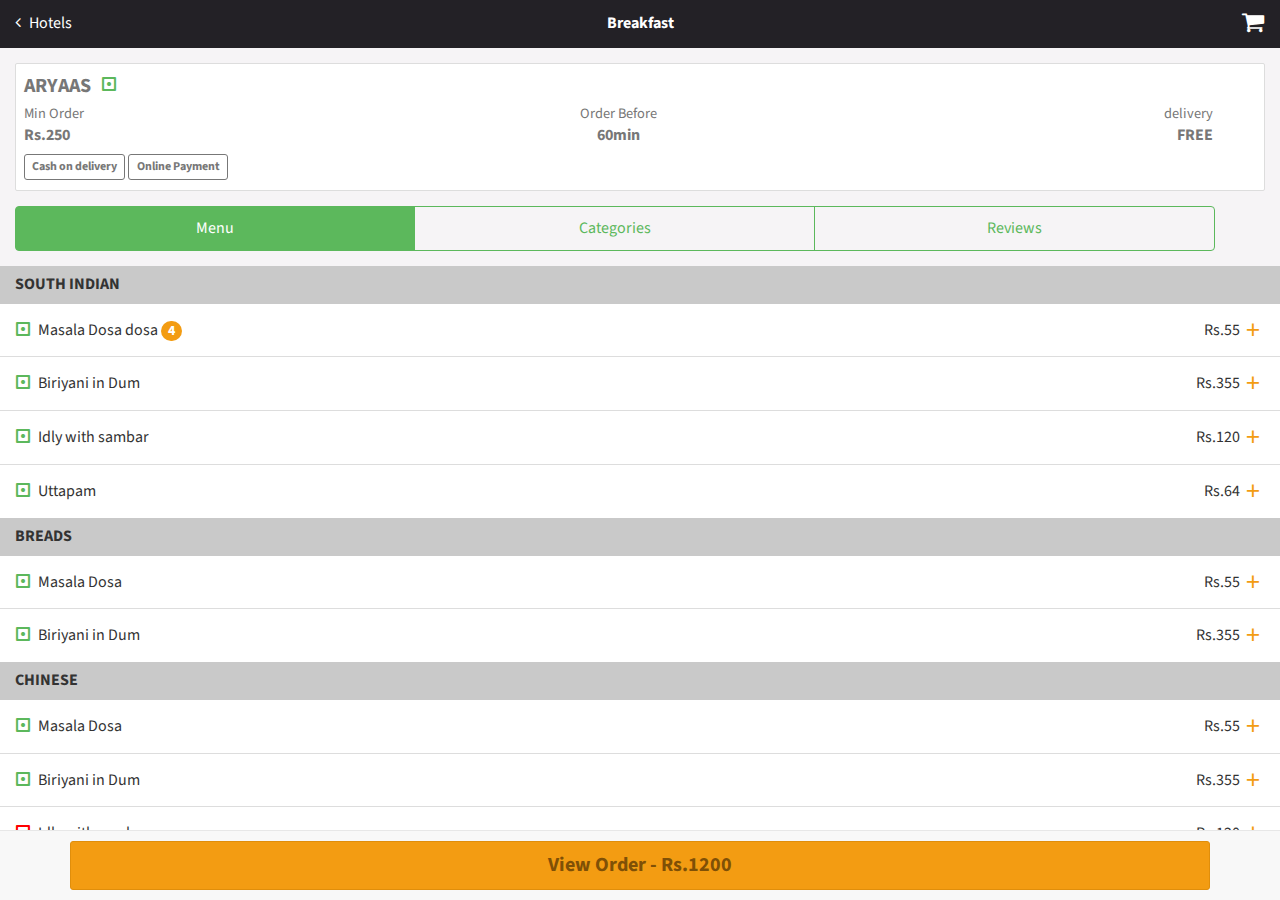
==== menu.html @ ca590c2e "first upload" ====
<!DOCTYPE html>
<html lang="en">
  <head>
    <meta charset="utf-8">
    <meta http-equiv="X-UA-Compatible" content="IE=edge">
    <meta name="viewport" content="width=device-width, initial-scale=1">
    <!-- The above 3 meta tags *must* come first in the head; any other head content must come *after* these tags -->
    <title>YatraChef-Search</title>

    <!-- Bootstrap -->
    <link href="css/app.css" rel="stylesheet">

    <!-- HTML5 shim and Respond.js for IE8 support of HTML5 elements and media queries -->
    <!-- WARNING: Respond.js doesn't work if you view the page via file:// -->
    <!--[if lt IE 9]>
      <script src="https://oss.maxcdn.com/html5shiv/3.7.2/html5shiv.min.js"></script>
      <script src="https://oss.maxcdn.com/respond/1.4.2/respond.min.js"></script>
    <![endif]-->
  </head>
  <body>

        <!-- Modal -->
<div class="modal fade" id="myModal" tabindex="-1" role="dialog" aria-labelledby="myModalLabel">
  <div class="modal-dialog" role="document">
    <div class="modal-content">
      Test 
    </div>
    </div>
    </div>
<!---modal end  --> 

    
    <div class="page-wrapper">
      <header>
        <a>
          <span>
            <i data-icon="&#xe002;"></i>
          </span>
          Hotels
        </a>
        <span class="header-center">
          Breakfast  
        </span>
        <a class="header-right">
          <span>
            <i data-icon="&#xe004;"></i>
          </span>
        </a>
      </header>


      <div class="content-wrapper">
          <div class="hotel-wrapper">  
            <div class="hotelinfo-card-menu">
              <div class="card-header">
                <div class="hotel-name">
                  <h4>Aryaas</h4>                
                  <span class="veg" data-icon="&#xe000;"></span>
                </div>
              </div>
                     
              <div class="row">
              <div class="hotel-details">
                <div class="min-order">
                  <p>Min Order</p>
                  <span>Rs.250</span>
                </div>
                <div class="min-time">
                  <p>Order Before</p>
                  <span>60min</span>
                </div>
                <div class="delivery-charge">
                  <p>delivery</p>
                  <span>FREE</span>
                </div>                
              </div>
              </div>
              <div class="hotel-payment">
                <p>
                  <span class="label label-yc-gray">Cash on delivery</span>
                  <span class="label label-yc-gray">Online Payment</span>
                </p>
              </div>             
            </div>
          </div>  


        <div class="search-tab">
           <ul class="nav nav-pills-three nav-justified ">
            <li role="presentation" class=" active"><a href="#">Menu</a></li>
            <li role=" presentation"><a href="#">Categories</a></li>
            <li role=" presentation"><a href="#">Reviews</a></li>
          </ul>         
        </div>  



        <div class="menu-wrapper">
          <div class="food-group">
            <h5>South Indian</h5>
            <ul>        
              <li>
                  <span class="veg-icon" data-icon="&#xe000;"></span>
                  <span class="dish-name">Masala Dosa dosa
                    <span class="badge">4</span>
                  </span>
                  <span class="dish-price">Rs.55</span>
                  <span class="add-icon">+</span>
              </li>
              <li>
                  <span class="veg-icon" data-icon="&#xe000;"></span>
                  <span class="dish-name">Biriyani in Dum</span>
                  <span class="dish-price">Rs.355</span>
                  <span class="add-icon">+</span>
              </li>
              <li>
                  <span class="veg-icon" data-icon="&#xe000;"></span>
                  <span class="dish-name">Idly with sambar</span>
                  <span class="dish-price">Rs.120</span>
                  <span class="add-icon">+</span>
              </li>
              <li>
                  <span class="veg-icon" data-icon="&#xe000;"></span>
                  <span class="dish-name">Uttapam</span>
                  <span class="dish-price">Rs.64</span>
                  <span class="add-icon">+</span>
              </li>              
            </ul>          
          </div>
          <div class="food-group">
            <h5>Breads</h5>
            <ul>        
              <li>
                  <span class="veg-icon" data-icon="&#xe000;"></span>
                  <span class="dish-name">Masala Dosa</span>
                  <span class="dish-price">Rs.55</span>
                  <span class="add-icon">+</span>
              </li>
              <li>
                  <span class="veg-icon" data-icon="&#xe000;"></span>
                  <span class="dish-name">Biriyani in Dum</span>
                  <span class="dish-price">Rs.355</span>
                  <span class="add-icon">+</span>
              </li>
            </ul>          
          </div>          
          <div class="food-group">
            <h5>Chinese</h5>
            <ul>        
              <li>
                  <span class="veg-icon" data-icon="&#xe000;"></span>
                  <span class="dish-name">Masala Dosa</span>
                  <span class="dish-price">Rs.55</span>
                  <span class="add-icon">+</span>
              </li>
              <li>
                  <span class="veg-icon" data-icon="&#xe000;"></span>
                  <span class="dish-name">Biriyani in Dum</span>
                  <span class="dish-price">Rs.355</span>
                  <span class="add-icon">+</span>
              </li>
              <li>
                  <span class="n-veg-icon" data-icon="&#xe000;"></span>
                  <span class="dish-name">Idly with sambar</span>
                  <span class="dish-price">Rs.120</span>
                  <span class="add-icon">+</span>
              </li>          
            </ul>          
          </div>
        </div>
        <nav class="navbar navbar-default navbar-fixed-bottom">
          <div class="container">
            <button class="btn-fixed-bottom" >View Order - 
            <span class="order-value">Rs.1200</span></button>
          </div>
        </nav>
  

      <footer>
        <p>Copyright @ YatraChef</p>
      </footer>
    </div>  


    <!-- jQuery (necessary for Bootstrap's JavaScript plugins) -->
    <script src="https://ajax.googleapis.com/ajax/libs/jquery/1.11.3/jquery.min.js"></script>
    <!-- Include all compiled plugins (below), or include individual files as needed -->
    <script src="javascripts/bootstrap.min.js"></script>
  </body>
</html>
---- css/app.css ----
@charset "UTF-8";
@import url(http://fonts.googleapis.com/css?family=Source+Sans+Pro);
/*
 * Bootstrap v3.3.5 (http://getbootstrap.com)
 * Copyright 2011-2015 Twitter, Inc.
 * Licensed under MIT (https://github.com/twbs/bootstrap/blob/master/LICENSE)
 */
/* normalize.css v3.0.3 | MIT License | github.com/necolas/normalize.css */
/* line 9, ../assets/stylesheets/bootstrap/_normalize.scss */
html {
  font-family: sans-serif;
  -ms-text-size-adjust: 100%;
  -webkit-text-size-adjust: 100%;
}

/* line 19, ../assets/stylesheets/bootstrap/_normalize.scss */
body {
  margin: 0;
}

/* line 45, ../assets/stylesheets/bootstrap/_normalize.scss */
article,
aside,
details,
figcaption,
figure,
footer,
header,
hgroup,
main,
menu,
nav,
section,
summary {
  display: block;
}

/* line 57, ../assets/stylesheets/bootstrap/_normalize.scss */
audio,
canvas,
progress,
video {
  display: inline-block;
  vertical-align: baseline;
}

/* line 67, ../assets/stylesheets/bootstrap/_normalize.scss */
audio:not([controls]) {
  display: none;
  height: 0;
}

/* line 78, ../assets/stylesheets/bootstrap/_normalize.scss */
[hidden],
template {
  display: none;
}

/* line 89, ../assets/stylesheets/bootstrap/_normalize.scss */
a {
  background-color: transparent;
}

/* line 99, ../assets/stylesheets/bootstrap/_normalize.scss */
a:active,
a:hover {
  outline: 0;
}

/* line 110, ../assets/stylesheets/bootstrap/_normalize.scss */
abbr[title] {
  border-bottom: 1px dotted;
}

/* line 119, ../assets/stylesheets/bootstrap/_normalize.scss */
b,
strong {
  font-weight: bold;
}

/* line 127, ../assets/stylesheets/bootstrap/_normalize.scss */
dfn {
  font-style: italic;
}

/* line 136, ../assets/stylesheets/bootstrap/_normalize.scss */
h1 {
  font-size: 2em;
  margin: 0.67em 0;
}

/* line 145, ../assets/stylesheets/bootstrap/_normalize.scss */
mark {
  background: #ff0;
  color: #000;
}

/* line 154, ../assets/stylesheets/bootstrap/_normalize.scss */
small {
  font-size: 80%;
}

/* line 163, ../assets/stylesheets/bootstrap/_normalize.scss */
sub,
sup {
  font-size: 75%;
  line-height: 0;
  position: relative;
  vertical-align: baseline;
}

/* line 170, ../assets/stylesheets/bootstrap/_normalize.scss */
sup {
  top: -0.5em;
}

/* line 174, ../assets/stylesheets/bootstrap/_normalize.scss */
sub {
  bottom: -0.25em;
}

/* line 185, ../assets/stylesheets/bootstrap/_normalize.scss */
img {
  border: 0;
}

/* line 193, ../assets/stylesheets/bootstrap/_normalize.scss */
svg:not(:root) {
  overflow: hidden;
}

/* line 204, ../assets/stylesheets/bootstrap/_normalize.scss */
figure {
  margin: 1em 40px;
}

/* line 212, ../assets/stylesheets/bootstrap/_normalize.scss */
hr {
  box-sizing: content-box;
  height: 0;
}

/* line 221, ../assets/stylesheets/bootstrap/_normalize.scss */
pre {
  overflow: auto;
}

/* line 232, ../assets/stylesheets/bootstrap/_normalize.scss */
code,
kbd,
pre,
samp {
  font-family: monospace, monospace;
  font-size: 1em;
}

/* line 256, ../assets/stylesheets/bootstrap/_normalize.scss */
button,
input,
optgroup,
select,
textarea {
  color: inherit;
  font: inherit;
  margin: 0;
}

/* line 266, ../assets/stylesheets/bootstrap/_normalize.scss */
button {
  overflow: visible;
}

/* line 278, ../assets/stylesheets/bootstrap/_normalize.scss */
button,
select {
  text-transform: none;
}

/* line 293, ../assets/stylesheets/bootstrap/_normalize.scss */
button,
html input[type="button"],
input[type="reset"],
input[type="submit"] {
  -webkit-appearance: button;
  cursor: pointer;
}

/* line 303, ../assets/stylesheets/bootstrap/_normalize.scss */
button[disabled],
html input[disabled] {
  cursor: default;
}

/* line 312, ../assets/stylesheets/bootstrap/_normalize.scss */
button::-moz-focus-inner,
input::-moz-focus-inner {
  border: 0;
  padding: 0;
}

/* line 322, ../assets/stylesheets/bootstrap/_normalize.scss */
input {
  line-height: normal;
}

/* line 335, ../assets/stylesheets/bootstrap/_normalize.scss */
input[type="checkbox"],
input[type="radio"] {
  box-sizing: border-box;
  padding: 0;
}

/* line 347, ../assets/stylesheets/bootstrap/_normalize.scss */
input[type="number"]::-webkit-inner-spin-button,
input[type="number"]::-webkit-outer-spin-button {
  height: auto;
}

/* line 356, ../assets/stylesheets/bootstrap/_normalize.scss */
input[type="search"] {
  -webkit-appearance: textfield;
  box-sizing: content-box;
}

/* line 368, ../assets/stylesheets/bootstrap/_normalize.scss */
input[type="search"]::-webkit-search-cancel-button,
input[type="search"]::-webkit-search-decoration {
  -webkit-appearance: none;
}

/* line 376, ../assets/stylesheets/bootstrap/_normalize.scss */
fieldset {
  border: 1px solid #c0c0c0;
  margin: 0 2px;
  padding: 0.35em 0.625em 0.75em;
}

/* line 387, ../assets/stylesheets/bootstrap/_normalize.scss */
legend {
  border: 0;
  padding: 0;
}

/* line 396, ../assets/stylesheets/bootstrap/_normalize.scss */
textarea {
  overflow: auto;
}

/* line 405, ../assets/stylesheets/bootstrap/_normalize.scss */
optgroup {
  font-weight: bold;
}

/* line 416, ../assets/stylesheets/bootstrap/_normalize.scss */
table {
  border-collapse: collapse;
  border-spacing: 0;
}

/* line 422, ../assets/stylesheets/bootstrap/_normalize.scss */
td,
th {
  padding: 0;
}

/* Source: https://github.com/h5bp/html5-boilerplate/blob/master/src/css/main.css */
@media print {
  /* line 11, ../assets/stylesheets/bootstrap/_print.scss */
  *,
  *:before,
  *:after {
    background: transparent !important;
    color: #000 !important;
    box-shadow: none !important;
    text-shadow: none !important;
  }

  /* line 19, ../assets/stylesheets/bootstrap/_print.scss */
  a,
  a:visited {
    text-decoration: underline;
  }

  /* line 23, ../assets/stylesheets/bootstrap/_print.scss */
  a[href]:after {
    content: " (" attr(href) ")";
  }

  /* line 27, ../assets/stylesheets/bootstrap/_print.scss */
  abbr[title]:after {
    content: " (" attr(title) ")";
  }

  /* line 34, ../assets/stylesheets/bootstrap/_print.scss */
  a[href^="#"]:after,
  a[href^="javascript:"]:after {
    content: "";
  }

  /* line 39, ../assets/stylesheets/bootstrap/_print.scss */
  pre,
  blockquote {
    border: 1px solid #999;
    page-break-inside: avoid;
  }

  /* line 44, ../assets/stylesheets/bootstrap/_print.scss */
  thead {
    display: table-header-group;
  }

  /* line 49, ../assets/stylesheets/bootstrap/_print.scss */
  tr,
  img {
    page-break-inside: avoid;
  }

  /* line 53, ../assets/stylesheets/bootstrap/_print.scss */
  img {
    max-width: 100% !important;
  }

  /* line 59, ../assets/stylesheets/bootstrap/_print.scss */
  p,
  h2,
  h3 {
    orphans: 3;
    widows: 3;
  }

  /* line 65, ../assets/stylesheets/bootstrap/_print.scss */
  h2,
  h3 {
    page-break-after: avoid;
  }

  /* line 72, ../assets/stylesheets/bootstrap/_print.scss */
  .navbar {
    display: none;
  }

  /* line 77, ../assets/stylesheets/bootstrap/_print.scss */
  .btn > .caret, .btn-fullwidth-small > .caret, .btn-fullwidth-mid > .caret, .btn-fullwidth > .caret, .btn-fixed-bottom > .caret,
  .dropup > .btn > .caret,
  .dropup > .btn-fullwidth-small > .caret,
  .dropup > .btn-fullwidth-mid > .caret,
  .dropup > .btn-fullwidth > .caret,
  .dropup > .btn-fixed-bottom > .caret {
    border-top-color: #000 !important;
  }

  /* line 81, ../assets/stylesheets/bootstrap/_print.scss */
  .label {
    border: 1px solid #000;
  }

  /* line 85, ../assets/stylesheets/bootstrap/_print.scss */
  .table {
    border-collapse: collapse !important;
  }
  /* line 89, ../assets/stylesheets/bootstrap/_print.scss */
  .table td,
  .table th {
    background-color: #fff !important;
  }

  /* line 95, ../assets/stylesheets/bootstrap/_print.scss */
  .table-bordered th,
  .table-bordered td {
    border: 1px solid #ddd !important;
  }
}
/* line 11, ../assets/stylesheets/bootstrap/_scaffolding.scss */
* {
  -webkit-box-sizing: border-box;
  -moz-box-sizing: border-box;
  box-sizing: border-box;
}

/* line 15, ../assets/stylesheets/bootstrap/_scaffolding.scss */
*:before,
*:after {
  -webkit-box-sizing: border-box;
  -moz-box-sizing: border-box;
  box-sizing: border-box;
}

/* line 22, ../assets/stylesheets/bootstrap/_scaffolding.scss */
html {
  font-size: 10px;
  -webkit-tap-highlight-color: rgba(0, 0, 0, 0);
}

/* line 27, ../assets/stylesheets/bootstrap/_scaffolding.scss */
body {
  font-family: "Source Sans Pro", "Roboto", "Helvetica Neue", Helvetica, Arial, sans-serif;
  font-size: 16px;
  line-height: 1.42857;
  color: #333333;
  background-color: #f6f4f6;
}

/* line 39, ../assets/stylesheets/bootstrap/_scaffolding.scss */
input,
button,
select,
textarea {
  font-family: inherit;
  font-size: inherit;
  line-height: inherit;
}

/* line 48, ../assets/stylesheets/bootstrap/_scaffolding.scss */
a {
  color: #f39c12;
  text-decoration: none;
}
/* line 53, ../assets/stylesheets/bootstrap/_scaffolding.scss */
a:hover, a:focus {
  color: #b06f09;
  text-decoration: underline;
}
/* line 58, ../assets/stylesheets/bootstrap/_scaffolding.scss */
a:focus {
  outline: thin dotted;
  outline: 5px auto -webkit-focus-ring-color;
  outline-offset: -2px;
}

/* line 69, ../assets/stylesheets/bootstrap/_scaffolding.scss */
figure {
  margin: 0;
}

/* line 76, ../assets/stylesheets/bootstrap/_scaffolding.scss */
img {
  vertical-align: middle;
}

/* line 81, ../assets/stylesheets/bootstrap/_scaffolding.scss */
.img-responsive {
  display: block;
  max-width: 100%;
  height: auto;
}

/* line 86, ../assets/stylesheets/bootstrap/_scaffolding.scss */
.img-rounded {
  border-radius: 6px;
}

/* line 93, ../assets/stylesheets/bootstrap/_scaffolding.scss */
.img-thumbnail {
  padding: 4px;
  line-height: 1.42857;
  background-color: #f6f4f6;
  border: 1px solid #dddddd;
  border-radius: 4px;
  -webkit-transition: all 0.2s ease-in-out;
  -o-transition: all 0.2s ease-in-out;
  transition: all 0.2s ease-in-out;
  display: inline-block;
  max-width: 100%;
  height: auto;
}

/* line 106, ../assets/stylesheets/bootstrap/_scaffolding.scss */
.img-circle {
  border-radius: 50%;
}

/* line 113, ../assets/stylesheets/bootstrap/_scaffolding.scss */
hr {
  margin-top: 22px;
  margin-bottom: 22px;
  border: 0;
  border-top: 1px solid #eeeeee;
}

/* line 125, ../assets/stylesheets/bootstrap/_scaffolding.scss */
.sr-only {
  position: absolute;
  width: 1px;
  height: 1px;
  margin: -1px;
  padding: 0;
  overflow: hidden;
  clip: rect(0, 0, 0, 0);
  border: 0;
}

/* line 142, ../assets/stylesheets/bootstrap/_scaffolding.scss */
.sr-only-focusable:active, .sr-only-focusable:focus {
  position: static;
  width: auto;
  height: auto;
  margin: 0;
  overflow: visible;
  clip: auto;
}

/* line 159, ../assets/stylesheets/bootstrap/_scaffolding.scss */
[role="button"] {
  cursor: pointer;
}

/* line 10, ../assets/stylesheets/bootstrap/_type.scss */
h1, h2, h3, h4, h5, h6,
.h1, .h2, .h3, .h4, .h5, .h6 {
  font-family: inherit;
  font-weight: 500;
  line-height: 1.1;
  color: inherit;
}
/* line 17, ../assets/stylesheets/bootstrap/_type.scss */
h1 small,
h1 .small, h2 small,
h2 .small, h3 small,
h3 .small, h4 small,
h4 .small, h5 small,
h5 .small, h6 small,
h6 .small,
.h1 small,
.h1 .small, .h2 small,
.h2 .small, .h3 small,
.h3 .small, .h4 small,
.h4 .small, .h5 small,
.h5 .small, .h6 small,
.h6 .small {
  font-weight: normal;
  line-height: 1;
  color: #777777;
}

/* line 26, ../assets/stylesheets/bootstrap/_type.scss */
h1, .h1,
h2, .h2,
h3, .h3 {
  margin-top: 22px;
  margin-bottom: 11px;
}
/* line 31, ../assets/stylesheets/bootstrap/_type.scss */
h1 small,
h1 .small, .h1 small,
.h1 .small,
h2 small,
h2 .small, .h2 small,
.h2 .small,
h3 small,
h3 .small, .h3 small,
.h3 .small {
  font-size: 65%;
}

/* line 37, ../assets/stylesheets/bootstrap/_type.scss */
h4, .h4,
h5, .h5,
h6, .h6 {
  margin-top: 11px;
  margin-bottom: 11px;
}
/* line 42, ../assets/stylesheets/bootstrap/_type.scss */
h4 small,
h4 .small, .h4 small,
.h4 .small,
h5 small,
h5 .small, .h5 small,
.h5 .small,
h6 small,
h6 .small, .h6 small,
.h6 .small {
  font-size: 75%;
}

/* line 47, ../assets/stylesheets/bootstrap/_type.scss */
h1, .h1 {
  font-size: 41px;
}

/* line 48, ../assets/stylesheets/bootstrap/_type.scss */
h2, .h2 {
  font-size: 34px;
}

/* line 49, ../assets/stylesheets/bootstrap/_type.scss */
h3, .h3 {
  font-size: 28px;
}

/* line 50, ../assets/stylesheets/bootstrap/_type.scss */
h4, .h4 {
  font-size: 20px;
}

/* line 51, ../assets/stylesheets/bootstrap/_type.scss */
h5, .h5 {
  font-size: 16px;
}

/* line 52, ../assets/stylesheets/bootstrap/_type.scss */
h6, .h6 {
  font-size: 14px;
}

/* line 58, ../assets/stylesheets/bootstrap/_type.scss */
p {
  margin: 0 0 11px;
}

/* line 62, ../assets/stylesheets/bootstrap/_type.scss */
.lead {
  margin-bottom: 22px;
  font-size: 18px;
  font-weight: 300;
  line-height: 1.4;
}
@media (min-width: 768px) {
  /* line 62, ../assets/stylesheets/bootstrap/_type.scss */
  .lead {
    font-size: 24px;
  }
}

/* line 79, ../assets/stylesheets/bootstrap/_type.scss */
small,
.small {
  font-size: 87%;
}

/* line 84, ../assets/stylesheets/bootstrap/_type.scss */
mark,
.mark {
  background-color: #fcf8e3;
  padding: .2em;
}

/* line 90, ../assets/stylesheets/bootstrap/_type.scss */
.text-left {
  text-align: left;
}

/* line 91, ../assets/stylesheets/bootstrap/_type.scss */
.text-right {
  text-align: right;
}

/* line 92, ../assets/stylesheets/bootstrap/_type.scss */
.text-center, .homepage-wrapper .homepage-center {
  text-align: center;
}

/* line 93, ../assets/stylesheets/bootstrap/_type.scss */
.text-justify {
  text-align: justify;
}

/* line 94, ../assets/stylesheets/bootstrap/_type.scss */
.text-nowrap {
  white-space: nowrap;
}

/* line 97, ../assets/stylesheets/bootstrap/_type.scss */
.text-lowercase {
  text-transform: lowercase;
}

/* line 98, ../assets/stylesheets/bootstrap/_type.scss */
.text-uppercase, .initialism {
  text-transform: uppercase;
}

/* line 99, ../assets/stylesheets/bootstrap/_type.scss */
.text-capitalize {
  text-transform: capitalize;
}

/* line 102, ../assets/stylesheets/bootstrap/_type.scss */
.text-muted {
  color: #777777;
}

/* line 5, ../assets/stylesheets/bootstrap/mixins/_text-emphasis.scss */
.text-primary {
  color: #f39c12;
}

/* line 9, ../assets/stylesheets/bootstrap/mixins/_text-emphasis.scss */
a.text-primary:hover,
a.text-primary:focus {
  color: #c87f0a;
}

/* line 5, ../assets/stylesheets/bootstrap/mixins/_text-emphasis.scss */
.text-success {
  color: #3c763d;
}

/* line 9, ../assets/stylesheets/bootstrap/mixins/_text-emphasis.scss */
a.text-success:hover,
a.text-success:focus {
  color: #2b542c;
}

/* line 5, ../assets/stylesheets/bootstrap/mixins/_text-emphasis.scss */
.text-info {
  color: #31708f;
}

/* line 9, ../assets/stylesheets/bootstrap/mixins/_text-emphasis.scss */
a.text-info:hover,
a.text-info:focus {
  color: #245269;
}

/* line 5, ../assets/stylesheets/bootstrap/mixins/_text-emphasis.scss */
.text-warning {
  color: #8a6d3b;
}

/* line 9, ../assets/stylesheets/bootstrap/mixins/_text-emphasis.scss */
a.text-warning:hover,
a.text-warning:focus {
  color: #66512c;
}

/* line 5, ../assets/stylesheets/bootstrap/mixins/_text-emphasis.scss */
.text-danger {
  color: #a94442;
}

/* line 9, ../assets/stylesheets/bootstrap/mixins/_text-emphasis.scss */
a.text-danger:hover,
a.text-danger:focus {
  color: #843534;
}

/* line 119, ../assets/stylesheets/bootstrap/_type.scss */
.bg-primary {
  color: #fff;
}

/* line 5, ../assets/stylesheets/bootstrap/mixins/_background-variant.scss */
.bg-primary {
  background-color: #f39c12;
}

/* line 9, ../assets/stylesheets/bootstrap/mixins/_background-variant.scss */
a.bg-primary:hover,
a.bg-primary:focus {
  background-color: #c87f0a;
}

/* line 5, ../assets/stylesheets/bootstrap/mixins/_background-variant.scss */
.bg-success {
  background-color: #dff0d8;
}

/* line 9, ../assets/stylesheets/bootstrap/mixins/_background-variant.scss */
a.bg-success:hover,
a.bg-success:focus {
  background-color: #c1e2b3;
}

/* line 5, ../assets/stylesheets/bootstrap/mixins/_background-variant.scss */
.bg-info {
  background-color: #d9edf7;
}

/* line 9, ../assets/stylesheets/bootstrap/mixins/_background-variant.scss */
a.bg-info:hover,
a.bg-info:focus {
  background-color: #afd9ee;
}

/* line 5, ../assets/stylesheets/bootstrap/mixins/_background-variant.scss */
.bg-warning {
  background-color: #fcf8e3;
}

/* line 9, ../assets/stylesheets/bootstrap/mixins/_background-variant.scss */
a.bg-warning:hover,
a.bg-warning:focus {
  background-color: #f7ecb5;
}

/* line 5, ../assets/stylesheets/bootstrap/mixins/_background-variant.scss */
.bg-danger {
  background-color: #f2dede;
}

/* line 9, ../assets/stylesheets/bootstrap/mixins/_background-variant.scss */
a.bg-danger:hover,
a.bg-danger:focus {
  background-color: #e4b9b9;
}

/* line 138, ../assets/stylesheets/bootstrap/_type.scss */
.page-header {
  padding-bottom: 10px;
  margin: 44px 0 22px;
  border-bottom: 1px solid #eeeeee;
}

/* line 150, ../assets/stylesheets/bootstrap/_type.scss */
ul,
ol {
  margin-top: 0;
  margin-bottom: 11px;
}
/* line 154, ../assets/stylesheets/bootstrap/_type.scss */
ul ul,
ul ol,
ol ul,
ol ol {
  margin-bottom: 0;
}

/* line 167, ../assets/stylesheets/bootstrap/_type.scss */
.list-unstyled {
  padding-left: 0;
  list-style: none;
}

/* line 173, ../assets/stylesheets/bootstrap/_type.scss */
.list-inline {
  padding-left: 0;
  list-style: none;
  margin-left: -5px;
}
/* line 177, ../assets/stylesheets/bootstrap/_type.scss */
.list-inline > li {
  display: inline-block;
  padding-left: 5px;
  padding-right: 5px;
}

/* line 185, ../assets/stylesheets/bootstrap/_type.scss */
dl {
  margin-top: 0;
  margin-bottom: 22px;
}

/* line 190, ../assets/stylesheets/bootstrap/_type.scss */
dt,
dd {
  line-height: 1.42857;
}

/* line 193, ../assets/stylesheets/bootstrap/_type.scss */
dt {
  font-weight: bold;
}

/* line 196, ../assets/stylesheets/bootstrap/_type.scss */
dd {
  margin-left: 0;
}

/* line 15, ../assets/stylesheets/bootstrap/mixins/_clearfix.scss */
.dl-horizontal dd:before, .dl-horizontal dd:after {
  content: " ";
  display: table;
}
/* line 19, ../assets/stylesheets/bootstrap/mixins/_clearfix.scss */
.dl-horizontal dd:after {
  clear: both;
}
@media (min-width: 768px) {
  /* line 211, ../assets/stylesheets/bootstrap/_type.scss */
  .dl-horizontal dt {
    float: left;
    width: 160px;
    clear: left;
    text-align: right;
    overflow: hidden;
    text-overflow: ellipsis;
    white-space: nowrap;
  }
  /* line 218, ../assets/stylesheets/bootstrap/_type.scss */
  .dl-horizontal dd {
    margin-left: 180px;
  }
}

/* line 231, ../assets/stylesheets/bootstrap/_type.scss */
abbr[title],
abbr[data-original-title] {
  cursor: help;
  border-bottom: 1px dotted #777777;
}

/* line 235, ../assets/stylesheets/bootstrap/_type.scss */
.initialism {
  font-size: 90%;
}

/* line 241, ../assets/stylesheets/bootstrap/_type.scss */
blockquote {
  padding: 11px 22px;
  margin: 0 0 22px;
  font-size: 20px;
  border-left: 5px solid #eeeeee;
}
/* line 250, ../assets/stylesheets/bootstrap/_type.scss */
blockquote p:last-child,
blockquote ul:last-child,
blockquote ol:last-child {
  margin-bottom: 0;
}
/* line 259, ../assets/stylesheets/bootstrap/_type.scss */
blockquote footer,
blockquote small,
blockquote .small {
  display: block;
  font-size: 80%;
  line-height: 1.42857;
  color: #777777;
}
/* line 265, ../assets/stylesheets/bootstrap/_type.scss */
blockquote footer:before,
blockquote small:before,
blockquote .small:before {
  content: '\2014 \00A0';
}

/* line 275, ../assets/stylesheets/bootstrap/_type.scss */
.blockquote-reverse,
blockquote.pull-right {
  padding-right: 15px;
  padding-left: 0;
  border-right: 5px solid #eeeeee;
  border-left: 0;
  text-align: right;
}
/* line 286, ../assets/stylesheets/bootstrap/_type.scss */
.blockquote-reverse footer:before,
.blockquote-reverse small:before,
.blockquote-reverse .small:before,
blockquote.pull-right footer:before,
blockquote.pull-right small:before,
blockquote.pull-right .small:before {
  content: '';
}
/* line 287, ../assets/stylesheets/bootstrap/_type.scss */
.blockquote-reverse footer:after,
.blockquote-reverse small:after,
.blockquote-reverse .small:after,
blockquote.pull-right footer:after,
blockquote.pull-right small:after,
blockquote.pull-right .small:after {
  content: '\00A0 \2014';
}

/* line 294, ../assets/stylesheets/bootstrap/_type.scss */
address {
  margin-bottom: 22px;
  font-style: normal;
  line-height: 1.42857;
}

/* line 10, ../assets/stylesheets/bootstrap/_code.scss */
code,
kbd,
pre,
samp {
  font-family: Menlo, Monaco, Consolas, "Courier New", monospace;
}

/* line 15, ../assets/stylesheets/bootstrap/_code.scss */
code {
  padding: 2px 4px;
  font-size: 90%;
  color: #c7254e;
  background-color: #f9f2f4;
  border-radius: 4px;
}

/* line 24, ../assets/stylesheets/bootstrap/_code.scss */
kbd {
  padding: 2px 4px;
  font-size: 90%;
  color: white;
  background-color: #333333;
  border-radius: 3px;
  box-shadow: inset 0 -1px 0 rgba(0, 0, 0, 0.25);
}
/* line 32, ../assets/stylesheets/bootstrap/_code.scss */
kbd kbd {
  padding: 0;
  font-size: 100%;
  font-weight: bold;
  box-shadow: none;
}

/* line 41, ../assets/stylesheets/bootstrap/_code.scss */
pre {
  display: block;
  padding: 10.5px;
  margin: 0 0 11px;
  font-size: 15px;
  line-height: 1.42857;
  word-break: break-all;
  word-wrap: break-word;
  color: #333333;
  background-color: whitesmoke;
  border: 1px solid #cccccc;
  border-radius: 4px;
}
/* line 55, ../assets/stylesheets/bootstrap/_code.scss */
pre code {
  padding: 0;
  font-size: inherit;
  color: inherit;
  white-space: pre-wrap;
  background-color: transparent;
  border-radius: 0;
}

/* line 66, ../assets/stylesheets/bootstrap/_code.scss */
.pre-scrollable {
  max-height: 340px;
  overflow-y: scroll;
}

/* line 10, ../assets/stylesheets/bootstrap/_grid.scss */
.container {
  margin-right: auto;
  margin-left: auto;
  padding-left: 15px;
  padding-right: 15px;
}
/* line 15, ../assets/stylesheets/bootstrap/mixins/_clearfix.scss */
.container:before, .container:after {
  content: " ";
  display: table;
}
/* line 19, ../assets/stylesheets/bootstrap/mixins/_clearfix.scss */
.container:after {
  clear: both;
}
@media (min-width: 768px) {
  /* line 10, ../assets/stylesheets/bootstrap/_grid.scss */
  .container {
    width: 750px;
  }
}
@media (min-width: 992px) {
  /* line 10, ../assets/stylesheets/bootstrap/_grid.scss */
  .container {
    width: 970px;
  }
}
@media (min-width: 1200px) {
  /* line 10, ../assets/stylesheets/bootstrap/_grid.scss */
  .container {
    width: 1170px;
  }
}

/* line 30, ../assets/stylesheets/bootstrap/_grid.scss */
.container-fluid, .page-wrapper {
  margin-right: auto;
  margin-left: auto;
  padding-left: 15px;
  padding-right: 15px;
}
/* line 15, ../assets/stylesheets/bootstrap/mixins/_clearfix.scss */
.container-fluid:before, .page-wrapper:before, .container-fluid:after, .page-wrapper:after {
  content: " ";
  display: table;
}
/* line 19, ../assets/stylesheets/bootstrap/mixins/_clearfix.scss */
.container-fluid:after, .page-wrapper:after {
  clear: both;
}

/* line 39, ../assets/stylesheets/bootstrap/_grid.scss */
.row {
  margin-left: -15px;
  margin-right: -15px;
}
/* line 15, ../assets/stylesheets/bootstrap/mixins/_clearfix.scss */
.row:before, .row:after {
  content: " ";
  display: table;
}
/* line 19, ../assets/stylesheets/bootstrap/mixins/_clearfix.scss */
.row:after {
  clear: both;
}

/* line 11, ../assets/stylesheets/bootstrap/mixins/_grid-framework.scss */
.col-xs-1, .col-sm-1, .col-md-1, .col-lg-1, .col-xs-2, .col-sm-2, .col-md-2, .col-lg-2, .col-xs-3, .col-sm-3, .col-md-3, .col-lg-3, .col-xs-4, .col-sm-4, .col-md-4, .col-lg-4, .col-xs-5, .col-sm-5, .col-md-5, .col-lg-5, .col-xs-6, .col-sm-6, .col-md-6, .col-lg-6, .col-xs-7, .col-sm-7, .col-md-7, .col-lg-7, .col-xs-8, .col-sm-8, .col-md-8, .col-lg-8, .col-xs-9, .col-sm-9, .col-md-9, .col-lg-9, .col-xs-10, .col-sm-10, .col-md-10, .col-lg-10, .col-xs-11, .col-sm-11, .col-md-11, .col-lg-11, .col-xs-12, .col-sm-12, .col-md-12, .col-lg-12 {
  position: relative;
  min-height: 1px;
  padding-left: 15px;
  padding-right: 15px;
}

/* line 27, ../assets/stylesheets/bootstrap/mixins/_grid-framework.scss */
.col-xs-1, .col-xs-2, .col-xs-3, .col-xs-4, .col-xs-5, .col-xs-6, .col-xs-7, .col-xs-8, .col-xs-9, .col-xs-10, .col-xs-11, .col-xs-12 {
  float: left;
}

/* line 35, ../assets/stylesheets/bootstrap/mixins/_grid-framework.scss */
.col-xs-1 {
  width: 8.33333%;
}

/* line 35, ../assets/stylesheets/bootstrap/mixins/_grid-framework.scss */
.col-xs-2 {
  width: 16.66667%;
}

/* line 35, ../assets/stylesheets/bootstrap/mixins/_grid-framework.scss */
.col-xs-3 {
  width: 25%;
}

/* line 35, ../assets/stylesheets/bootstrap/mixins/_grid-framework.scss */
.col-xs-4 {
  width: 33.33333%;
}

/* line 35, ../assets/stylesheets/bootstrap/mixins/_grid-framework.scss */
.col-xs-5 {
  width: 41.66667%;
}

/* line 35, ../assets/stylesheets/bootstrap/mixins/_grid-framework.scss */
.col-xs-6 {
  width: 50%;
}

/* line 35, ../assets/stylesheets/bootstrap/mixins/_grid-framework.scss */
.col-xs-7 {
  width: 58.33333%;
}

/* line 35, ../assets/stylesheets/bootstrap/mixins/_grid-framework.scss */
.col-xs-8 {
  width: 66.66667%;
}

/* line 35, ../assets/stylesheets/bootstrap/mixins/_grid-framework.scss */
.col-xs-9 {
  width: 75%;
}

/* line 35, ../assets/stylesheets/bootstrap/mixins/_grid-framework.scss */
.col-xs-10 {
  width: 83.33333%;
}

/* line 35, ../assets/stylesheets/bootstrap/mixins/_grid-framework.scss */
.col-xs-11 {
  width: 91.66667%;
}

/* line 35, ../assets/stylesheets/bootstrap/mixins/_grid-framework.scss */
.col-xs-12 {
  width: 100%;
}

/* line 55, ../assets/stylesheets/bootstrap/mixins/_grid-framework.scss */
.col-xs-pull-0 {
  right: auto;
}

/* line 50, ../assets/stylesheets/bootstrap/mixins/_grid-framework.scss */
.col-xs-pull-1 {
  right: 8.33333%;
}

/* line 50, ../assets/stylesheets/bootstrap/mixins/_grid-framework.scss */
.col-xs-pull-2 {
  right: 16.66667%;
}

/* line 50, ../assets/stylesheets/bootstrap/mixins/_grid-framework.scss */
.col-xs-pull-3 {
  right: 25%;
}

/* line 50, ../assets/stylesheets/bootstrap/mixins/_grid-framework.scss */
.col-xs-pull-4 {
  right: 33.33333%;
}

/* line 50, ../assets/stylesheets/bootstrap/mixins/_grid-framework.scss */
.col-xs-pull-5 {
  right: 41.66667%;
}

/* line 50, ../assets/stylesheets/bootstrap/mixins/_grid-framework.scss */
.col-xs-pull-6 {
  right: 50%;
}

/* line 50, ../assets/stylesheets/bootstrap/mixins/_grid-framework.scss */
.col-xs-pull-7 {
  right: 58.33333%;
}

/* line 50, ../assets/stylesheets/bootstrap/mixins/_grid-framework.scss */
.col-xs-pull-8 {
  right: 66.66667%;
}

/* line 50, ../assets/stylesheets/bootstrap/mixins/_grid-framework.scss */
.col-xs-pull-9 {
  right: 75%;
}

/* line 50, ../assets/stylesheets/bootstrap/mixins/_grid-framework.scss */
.col-xs-pull-10 {
  right: 83.33333%;
}

/* line 50, ../assets/stylesheets/bootstrap/mixins/_grid-framework.scss */
.col-xs-pull-11 {
  right: 91.66667%;
}

/* line 50, ../assets/stylesheets/bootstrap/mixins/_grid-framework.scss */
.col-xs-pull-12 {
  right: 100%;
}

/* line 45, ../assets/stylesheets/bootstrap/mixins/_grid-framework.scss */
.col-xs-push-0 {
  left: auto;
}

/* line 40, ../assets/stylesheets/bootstrap/mixins/_grid-framework.scss */
.col-xs-push-1 {
  left: 8.33333%;
}

/* line 40, ../assets/stylesheets/bootstrap/mixins/_grid-framework.scss */
.col-xs-push-2 {
  left: 16.66667%;
}

/* line 40, ../assets/stylesheets/bootstrap/mixins/_grid-framework.scss */
.col-xs-push-3 {
  left: 25%;
}

/* line 40, ../assets/stylesheets/bootstrap/mixins/_grid-framework.scss */
.col-xs-push-4 {
  left: 33.33333%;
}

/* line 40, ../assets/stylesheets/bootstrap/mixins/_grid-framework.scss */
.col-xs-push-5 {
  left: 41.66667%;
}

/* line 40, ../assets/stylesheets/bootstrap/mixins/_grid-framework.scss */
.col-xs-push-6 {
  left: 50%;
}

/* line 40, ../assets/stylesheets/bootstrap/mixins/_grid-framework.scss */
.col-xs-push-7 {
  left: 58.33333%;
}

/* line 40, ../assets/stylesheets/bootstrap/mixins/_grid-framework.scss */
.col-xs-push-8 {
  left: 66.66667%;
}

/* line 40, ../assets/stylesheets/bootstrap/mixins/_grid-framework.scss */
.col-xs-push-9 {
  left: 75%;
}

/* line 40, ../assets/stylesheets/bootstrap/mixins/_grid-framework.scss */
.col-xs-push-10 {
  left: 83.33333%;
}

/* line 40, ../assets/stylesheets/bootstrap/mixins/_grid-framework.scss */
.col-xs-push-11 {
  left: 91.66667%;
}

/* line 40, ../assets/stylesheets/bootstrap/mixins/_grid-framework.scss */
.col-xs-push-12 {
  left: 100%;
}

/* line 60, ../assets/stylesheets/bootstrap/mixins/_grid-framework.scss */
.col-xs-offset-0 {
  margin-left: 0%;
}

/* line 60, ../assets/stylesheets/bootstrap/mixins/_grid-framework.scss */
.col-xs-offset-1 {
  margin-left: 8.33333%;
}

/* line 60, ../assets/stylesheets/bootstrap/mixins/_grid-framework.scss */
.col-xs-offset-2 {
  margin-left: 16.66667%;
}

/* line 60, ../assets/stylesheets/bootstrap/mixins/_grid-framework.scss */
.col-xs-offset-3 {
  margin-left: 25%;
}

/* line 60, ../assets/stylesheets/bootstrap/mixins/_grid-framework.scss */
.col-xs-offset-4 {
  margin-left: 33.33333%;
}

/* line 60, ../assets/stylesheets/bootstrap/mixins/_grid-framework.scss */
.col-xs-offset-5 {
  margin-left: 41.66667%;
}

/* line 60, ../assets/stylesheets/bootstrap/mixins/_grid-framework.scss */
.col-xs-offset-6 {
  margin-left: 50%;
}

/* line 60, ../assets/stylesheets/bootstrap/mixins/_grid-framework.scss */
.col-xs-offset-7 {
  margin-left: 58.33333%;
}

/* line 60, ../assets/stylesheets/bootstrap/mixins/_grid-framework.scss */
.col-xs-offset-8 {
  margin-left: 66.66667%;
}

/* line 60, ../assets/stylesheets/bootstrap/mixins/_grid-framework.scss */
.col-xs-offset-9 {
  margin-left: 75%;
}

/* line 60, ../assets/stylesheets/bootstrap/mixins/_grid-framework.scss */
.col-xs-offset-10 {
  margin-left: 83.33333%;
}

/* line 60, ../assets/stylesheets/bootstrap/mixins/_grid-framework.scss */
.col-xs-offset-11 {
  margin-left: 91.66667%;
}

/* line 60, ../assets/stylesheets/bootstrap/mixins/_grid-framework.scss */
.col-xs-offset-12 {
  margin-left: 100%;
}

@media (min-width: 768px) {
  /* line 27, ../assets/stylesheets/bootstrap/mixins/_grid-framework.scss */
  .col-sm-1, .col-sm-2, .col-sm-3, .col-sm-4, .col-sm-5, .col-sm-6, .col-sm-7, .col-sm-8, .col-sm-9, .col-sm-10, .col-sm-11, .col-sm-12 {
    float: left;
  }

  /* line 35, ../assets/stylesheets/bootstrap/mixins/_grid-framework.scss */
  .col-sm-1 {
    width: 8.33333%;
  }

  /* line 35, ../assets/stylesheets/bootstrap/mixins/_grid-framework.scss */
  .col-sm-2 {
    width: 16.66667%;
  }

  /* line 35, ../assets/stylesheets/bootstrap/mixins/_grid-framework.scss */
  .col-sm-3 {
    width: 25%;
  }

  /* line 35, ../assets/stylesheets/bootstrap/mixins/_grid-framework.scss */
  .col-sm-4 {
    width: 33.33333%;
  }

  /* line 35, ../assets/stylesheets/bootstrap/mixins/_grid-framework.scss */
  .col-sm-5 {
    width: 41.66667%;
  }

  /* line 35, ../assets/stylesheets/bootstrap/mixins/_grid-framework.scss */
  .col-sm-6 {
    width: 50%;
  }

  /* line 35, ../assets/stylesheets/bootstrap/mixins/_grid-framework.scss */
  .col-sm-7 {
    width: 58.33333%;
  }

  /* line 35, ../assets/stylesheets/bootstrap/mixins/_grid-framework.scss */
  .col-sm-8 {
    width: 66.66667%;
  }

  /* line 35, ../assets/stylesheets/bootstrap/mixins/_grid-framework.scss */
  .col-sm-9 {
    width: 75%;
  }

  /* line 35, ../assets/stylesheets/bootstrap/mixins/_grid-framework.scss */
  .col-sm-10 {
    width: 83.33333%;
  }

  /* line 35, ../assets/stylesheets/bootstrap/mixins/_grid-framework.scss */
  .col-sm-11 {
    width: 91.66667%;
  }

  /* line 35, ../assets/stylesheets/bootstrap/mixins/_grid-framework.scss */
  .col-sm-12 {
    width: 100%;
  }

  /* line 55, ../assets/stylesheets/bootstrap/mixins/_grid-framework.scss */
  .col-sm-pull-0 {
    right: auto;
  }

  /* line 50, ../assets/stylesheets/bootstrap/mixins/_grid-framework.scss */
  .col-sm-pull-1 {
    right: 8.33333%;
  }

  /* line 50, ../assets/stylesheets/bootstrap/mixins/_grid-framework.scss */
  .col-sm-pull-2 {
    right: 16.66667%;
  }

  /* line 50, ../assets/stylesheets/bootstrap/mixins/_grid-framework.scss */
  .col-sm-pull-3 {
    right: 25%;
  }

  /* line 50, ../assets/stylesheets/bootstrap/mixins/_grid-framework.scss */
  .col-sm-pull-4 {
    right: 33.33333%;
  }

  /* line 50, ../assets/stylesheets/bootstrap/mixins/_grid-framework.scss */
  .col-sm-pull-5 {
    right: 41.66667%;
  }

  /* line 50, ../assets/stylesheets/bootstrap/mixins/_grid-framework.scss */
  .col-sm-pull-6 {
    right: 50%;
  }

  /* line 50, ../assets/stylesheets/bootstrap/mixins/_grid-framework.scss */
  .col-sm-pull-7 {
    right: 58.33333%;
  }

  /* line 50, ../assets/stylesheets/bootstrap/mixins/_grid-framework.scss */
  .col-sm-pull-8 {
    right: 66.66667%;
  }

  /* line 50, ../assets/stylesheets/bootstrap/mixins/_grid-framework.scss */
  .col-sm-pull-9 {
    right: 75%;
  }

  /* line 50, ../assets/stylesheets/bootstrap/mixins/_grid-framework.scss */
  .col-sm-pull-10 {
    right: 83.33333%;
  }

  /* line 50, ../assets/stylesheets/bootstrap/mixins/_grid-framework.scss */
  .col-sm-pull-11 {
    right: 91.66667%;
  }

  /* line 50, ../assets/stylesheets/bootstrap/mixins/_grid-framework.scss */
  .col-sm-pull-12 {
    right: 100%;
  }

  /* line 45, ../assets/stylesheets/bootstrap/mixins/_grid-framework.scss */
  .col-sm-push-0 {
    left: auto;
  }

  /* line 40, ../assets/stylesheets/bootstrap/mixins/_grid-framework.scss */
  .col-sm-push-1 {
    left: 8.33333%;
  }

  /* line 40, ../assets/stylesheets/bootstrap/mixins/_grid-framework.scss */
  .col-sm-push-2 {
    left: 16.66667%;
  }

  /* line 40, ../assets/stylesheets/bootstrap/mixins/_grid-framework.scss */
  .col-sm-push-3 {
    left: 25%;
  }

  /* line 40, ../assets/stylesheets/bootstrap/mixins/_grid-framework.scss */
  .col-sm-push-4 {
    left: 33.33333%;
  }

  /* line 40, ../assets/stylesheets/bootstrap/mixins/_grid-framework.scss */
  .col-sm-push-5 {
    left: 41.66667%;
  }

  /* line 40, ../assets/stylesheets/bootstrap/mixins/_grid-framework.scss */
  .col-sm-push-6 {
    left: 50%;
  }

  /* line 40, ../assets/stylesheets/bootstrap/mixins/_grid-framework.scss */
  .col-sm-push-7 {
    left: 58.33333%;
  }

  /* line 40, ../assets/stylesheets/bootstrap/mixins/_grid-framework.scss */
  .col-sm-push-8 {
    left: 66.66667%;
  }

  /* line 40, ../assets/stylesheets/bootstrap/mixins/_grid-framework.scss */
  .col-sm-push-9 {
    left: 75%;
  }

  /* line 40, ../assets/stylesheets/bootstrap/mixins/_grid-framework.scss */
  .col-sm-push-10 {
    left: 83.33333%;
  }

  /* line 40, ../assets/stylesheets/bootstrap/mixins/_grid-framework.scss */
  .col-sm-push-11 {
    left: 91.66667%;
  }

  /* line 40, ../assets/stylesheets/bootstrap/mixins/_grid-framework.scss */
  .col-sm-push-12 {
    left: 100%;
  }

  /* line 60, ../assets/stylesheets/bootstrap/mixins/_grid-framework.scss */
  .col-sm-offset-0 {
    margin-left: 0%;
  }

  /* line 60, ../assets/stylesheets/bootstrap/mixins/_grid-framework.scss */
  .col-sm-offset-1 {
    margin-left: 8.33333%;
  }

  /* line 60, ../assets/stylesheets/bootstrap/mixins/_grid-framework.scss */
  .col-sm-offset-2 {
    margin-left: 16.66667%;
  }

  /* line 60, ../assets/stylesheets/bootstrap/mixins/_grid-framework.scss */
  .col-sm-offset-3 {
    margin-left: 25%;
  }

  /* line 60, ../assets/stylesheets/bootstrap/mixins/_grid-framework.scss */
  .col-sm-offset-4 {
    margin-left: 33.33333%;
  }

  /* line 60, ../assets/stylesheets/bootstrap/mixins/_grid-framework.scss */
  .col-sm-offset-5 {
    margin-left: 41.66667%;
  }

  /* line 60, ../assets/stylesheets/bootstrap/mixins/_grid-framework.scss */
  .col-sm-offset-6 {
    margin-left: 50%;
  }

  /* line 60, ../assets/stylesheets/bootstrap/mixins/_grid-framework.scss */
  .col-sm-offset-7 {
    margin-left: 58.33333%;
  }

  /* line 60, ../assets/stylesheets/bootstrap/mixins/_grid-framework.scss */
  .col-sm-offset-8 {
    margin-left: 66.66667%;
  }

  /* line 60, ../assets/stylesheets/bootstrap/mixins/_grid-framework.scss */
  .col-sm-offset-9 {
    margin-left: 75%;
  }

  /* line 60, ../assets/stylesheets/bootstrap/mixins/_grid-framework.scss */
  .col-sm-offset-10 {
    margin-left: 83.33333%;
  }

  /* line 60, ../assets/stylesheets/bootstrap/mixins/_grid-framework.scss */
  .col-sm-offset-11 {
    margin-left: 91.66667%;
  }

  /* line 60, ../assets/stylesheets/bootstrap/mixins/_grid-framework.scss */
  .col-sm-offset-12 {
    margin-left: 100%;
  }
}
@media (min-width: 992px) {
  /* line 27, ../assets/stylesheets/bootstrap/mixins/_grid-framework.scss */
  .col-md-1, .col-md-2, .col-md-3, .col-md-4, .col-md-5, .col-md-6, .col-md-7, .col-md-8, .col-md-9, .col-md-10, .col-md-11, .col-md-12 {
    float: left;
  }

  /* line 35, ../assets/stylesheets/bootstrap/mixins/_grid-framework.scss */
  .col-md-1 {
    width: 8.33333%;
  }

  /* line 35, ../assets/stylesheets/bootstrap/mixins/_grid-framework.scss */
  .col-md-2 {
    width: 16.66667%;
  }

  /* line 35, ../assets/stylesheets/bootstrap/mixins/_grid-framework.scss */
  .col-md-3 {
    width: 25%;
  }

  /* line 35, ../assets/stylesheets/bootstrap/mixins/_grid-framework.scss */
  .col-md-4 {
    width: 33.33333%;
  }

  /* line 35, ../assets/stylesheets/bootstrap/mixins/_grid-framework.scss */
  .col-md-5 {
    width: 41.66667%;
  }

  /* line 35, ../assets/stylesheets/bootstrap/mixins/_grid-framework.scss */
  .col-md-6 {
    width: 50%;
  }

  /* line 35, ../assets/stylesheets/bootstrap/mixins/_grid-framework.scss */
  .col-md-7 {
    width: 58.33333%;
  }

  /* line 35, ../assets/stylesheets/bootstrap/mixins/_grid-framework.scss */
  .col-md-8 {
    width: 66.66667%;
  }

  /* line 35, ../assets/stylesheets/bootstrap/mixins/_grid-framework.scss */
  .col-md-9 {
    width: 75%;
  }

  /* line 35, ../assets/stylesheets/bootstrap/mixins/_grid-framework.scss */
  .col-md-10 {
    width: 83.33333%;
  }

  /* line 35, ../assets/stylesheets/bootstrap/mixins/_grid-framework.scss */
  .col-md-11 {
    width: 91.66667%;
  }

  /* line 35, ../assets/stylesheets/bootstrap/mixins/_grid-framework.scss */
  .col-md-12 {
    width: 100%;
  }

  /* line 55, ../assets/stylesheets/bootstrap/mixins/_grid-framework.scss */
  .col-md-pull-0 {
    right: auto;
  }

  /* line 50, ../assets/stylesheets/bootstrap/mixins/_grid-framework.scss */
  .col-md-pull-1 {
    right: 8.33333%;
  }

  /* line 50, ../assets/stylesheets/bootstrap/mixins/_grid-framework.scss */
  .col-md-pull-2 {
    right: 16.66667%;
  }

  /* line 50, ../assets/stylesheets/bootstrap/mixins/_grid-framework.scss */
  .col-md-pull-3 {
    right: 25%;
  }

  /* line 50, ../assets/stylesheets/bootstrap/mixins/_grid-framework.scss */
  .col-md-pull-4 {
    right: 33.33333%;
  }

  /* line 50, ../assets/stylesheets/bootstrap/mixins/_grid-framework.scss */
  .col-md-pull-5 {
    right: 41.66667%;
  }

  /* line 50, ../assets/stylesheets/bootstrap/mixins/_grid-framework.scss */
  .col-md-pull-6 {
    right: 50%;
  }

  /* line 50, ../assets/stylesheets/bootstrap/mixins/_grid-framework.scss */
  .col-md-pull-7 {
    right: 58.33333%;
  }

  /* line 50, ../assets/stylesheets/bootstrap/mixins/_grid-framework.scss */
  .col-md-pull-8 {
    right: 66.66667%;
  }

  /* line 50, ../assets/stylesheets/bootstrap/mixins/_grid-framework.scss */
  .col-md-pull-9 {
    right: 75%;
  }

  /* line 50, ../assets/stylesheets/bootstrap/mixins/_grid-framework.scss */
  .col-md-pull-10 {
    right: 83.33333%;
  }

  /* line 50, ../assets/stylesheets/bootstrap/mixins/_grid-framework.scss */
  .col-md-pull-11 {
    right: 91.66667%;
  }

  /* line 50, ../assets/stylesheets/bootstrap/mixins/_grid-framework.scss */
  .col-md-pull-12 {
    right: 100%;
  }

  /* line 45, ../assets/stylesheets/bootstrap/mixins/_grid-framework.scss */
  .col-md-push-0 {
    left: auto;
  }

  /* line 40, ../assets/stylesheets/bootstrap/mixins/_grid-framework.scss */
  .col-md-push-1 {
    left: 8.33333%;
  }

  /* line 40, ../assets/stylesheets/bootstrap/mixins/_grid-framework.scss */
  .col-md-push-2 {
    left: 16.66667%;
  }

  /* line 40, ../assets/stylesheets/bootstrap/mixins/_grid-framework.scss */
  .col-md-push-3 {
    left: 25%;
  }

  /* line 40, ../assets/stylesheets/bootstrap/mixins/_grid-framework.scss */
  .col-md-push-4 {
    left: 33.33333%;
  }

  /* line 40, ../assets/stylesheets/bootstrap/mixins/_grid-framework.scss */
  .col-md-push-5 {
    left: 41.66667%;
  }

  /* line 40, ../assets/stylesheets/bootstrap/mixins/_grid-framework.scss */
  .col-md-push-6 {
    left: 50%;
  }

  /* line 40, ../assets/stylesheets/bootstrap/mixins/_grid-framework.scss */
  .col-md-push-7 {
    left: 58.33333%;
  }

  /* line 40, ../assets/stylesheets/bootstrap/mixins/_grid-framework.scss */
  .col-md-push-8 {
    left: 66.66667%;
  }

  /* line 40, ../assets/stylesheets/bootstrap/mixins/_grid-framework.scss */
  .col-md-push-9 {
    left: 75%;
  }

  /* line 40, ../assets/stylesheets/bootstrap/mixins/_grid-framework.scss */
  .col-md-push-10 {
    left: 83.33333%;
  }

  /* line 40, ../assets/stylesheets/bootstrap/mixins/_grid-framework.scss */
  .col-md-push-11 {
    left: 91.66667%;
  }

  /* line 40, ../assets/stylesheets/bootstrap/mixins/_grid-framework.scss */
  .col-md-push-12 {
    left: 100%;
  }

  /* line 60, ../assets/stylesheets/bootstrap/mixins/_grid-framework.scss */
  .col-md-offset-0 {
    margin-left: 0%;
  }

  /* line 60, ../assets/stylesheets/bootstrap/mixins/_grid-framework.scss */
  .col-md-offset-1 {
    margin-left: 8.33333%;
  }

  /* line 60, ../assets/stylesheets/bootstrap/mixins/_grid-framework.scss */
  .col-md-offset-2 {
    margin-left: 16.66667%;
  }

  /* line 60, ../assets/stylesheets/bootstrap/mixins/_grid-framework.scss */
  .col-md-offset-3 {
    margin-left: 25%;
  }

  /* line 60, ../assets/stylesheets/bootstrap/mixins/_grid-framework.scss */
  .col-md-offset-4 {
    margin-left: 33.33333%;
  }

  /* line 60, ../assets/stylesheets/bootstrap/mixins/_grid-framework.scss */
  .col-md-offset-5 {
    margin-left: 41.66667%;
  }

  /* line 60, ../assets/stylesheets/bootstrap/mixins/_grid-framework.scss */
  .col-md-offset-6 {
    margin-left: 50%;
  }

  /* line 60, ../assets/stylesheets/bootstrap/mixins/_grid-framework.scss */
  .col-md-offset-7 {
    margin-left: 58.33333%;
  }

  /* line 60, ../assets/stylesheets/bootstrap/mixins/_grid-framework.scss */
  .col-md-offset-8 {
    margin-left: 66.66667%;
  }

  /* line 60, ../assets/stylesheets/bootstrap/mixins/_grid-framework.scss */
  .col-md-offset-9 {
    margin-left: 75%;
  }

  /* line 60, ../assets/stylesheets/bootstrap/mixins/_grid-framework.scss */
  .col-md-offset-10 {
    margin-left: 83.33333%;
  }

  /* line 60, ../assets/stylesheets/bootstrap/mixins/_grid-framework.scss */
  .col-md-offset-11 {
    margin-left: 91.66667%;
  }

  /* line 60, ../assets/stylesheets/bootstrap/mixins/_grid-framework.scss */
  .col-md-offset-12 {
    margin-left: 100%;
  }
}
@media (min-width: 1200px) {
  /* line 27, ../assets/stylesheets/bootstrap/mixins/_grid-framework.scss */
  .col-lg-1, .col-lg-2, .col-lg-3, .col-lg-4, .col-lg-5, .col-lg-6, .col-lg-7, .col-lg-8, .col-lg-9, .col-lg-10, .col-lg-11, .col-lg-12 {
    float: left;
  }

  /* line 35, ../assets/stylesheets/bootstrap/mixins/_grid-framework.scss */
  .col-lg-1 {
    width: 8.33333%;
  }

  /* line 35, ../assets/stylesheets/bootstrap/mixins/_grid-framework.scss */
  .col-lg-2 {
    width: 16.66667%;
  }

  /* line 35, ../assets/stylesheets/bootstrap/mixins/_grid-framework.scss */
  .col-lg-3 {
    width: 25%;
  }

  /* line 35, ../assets/stylesheets/bootstrap/mixins/_grid-framework.scss */
  .col-lg-4 {
    width: 33.33333%;
  }

  /* line 35, ../assets/stylesheets/bootstrap/mixins/_grid-framework.scss */
  .col-lg-5 {
    width: 41.66667%;
  }

  /* line 35, ../assets/stylesheets/bootstrap/mixins/_grid-framework.scss */
  .col-lg-6 {
    width: 50%;
  }

  /* line 35, ../assets/stylesheets/bootstrap/mixins/_grid-framework.scss */
  .col-lg-7 {
    width: 58.33333%;
  }

  /* line 35, ../assets/stylesheets/bootstrap/mixins/_grid-framework.scss */
  .col-lg-8 {
    width: 66.66667%;
  }

  /* line 35, ../assets/stylesheets/bootstrap/mixins/_grid-framework.scss */
  .col-lg-9 {
    width: 75%;
  }

  /* line 35, ../assets/stylesheets/bootstrap/mixins/_grid-framework.scss */
  .col-lg-10 {
    width: 83.33333%;
  }

  /* line 35, ../assets/stylesheets/bootstrap/mixins/_grid-framework.scss */
  .col-lg-11 {
    width: 91.66667%;
  }

  /* line 35, ../assets/stylesheets/bootstrap/mixins/_grid-framework.scss */
  .col-lg-12 {
    width: 100%;
  }

  /* line 55, ../assets/stylesheets/bootstrap/mixins/_grid-framework.scss */
  .col-lg-pull-0 {
    right: auto;
  }

  /* line 50, ../assets/stylesheets/bootstrap/mixins/_grid-framework.scss */
  .col-lg-pull-1 {
    right: 8.33333%;
  }

  /* line 50, ../assets/stylesheets/bootstrap/mixins/_grid-framework.scss */
  .col-lg-pull-2 {
    right: 16.66667%;
  }

  /* line 50, ../assets/stylesheets/bootstrap/mixins/_grid-framework.scss */
  .col-lg-pull-3 {
    right: 25%;
  }

  /* line 50, ../assets/stylesheets/bootstrap/mixins/_grid-framework.scss */
  .col-lg-pull-4 {
    right: 33.33333%;
  }

  /* line 50, ../assets/stylesheets/bootstrap/mixins/_grid-framework.scss */
  .col-lg-pull-5 {
    right: 41.66667%;
  }

  /* line 50, ../assets/stylesheets/bootstrap/mixins/_grid-framework.scss */
  .col-lg-pull-6 {
    right: 50%;
  }

  /* line 50, ../assets/stylesheets/bootstrap/mixins/_grid-framework.scss */
  .col-lg-pull-7 {
    right: 58.33333%;
  }

  /* line 50, ../assets/stylesheets/bootstrap/mixins/_grid-framework.scss */
  .col-lg-pull-8 {
    right: 66.66667%;
  }

  /* line 50, ../assets/stylesheets/bootstrap/mixins/_grid-framework.scss */
  .col-lg-pull-9 {
    right: 75%;
  }

  /* line 50, ../assets/stylesheets/bootstrap/mixins/_grid-framework.scss */
  .col-lg-pull-10 {
    right: 83.33333%;
  }

  /* line 50, ../assets/stylesheets/bootstrap/mixins/_grid-framework.scss */
  .col-lg-pull-11 {
    right: 91.66667%;
  }

  /* line 50, ../assets/stylesheets/bootstrap/mixins/_grid-framework.scss */
  .col-lg-pull-12 {
    right: 100%;
  }

  /* line 45, ../assets/stylesheets/bootstrap/mixins/_grid-framework.scss */
  .col-lg-push-0 {
    left: auto;
  }

  /* line 40, ../assets/stylesheets/bootstrap/mixins/_grid-framework.scss */
  .col-lg-push-1 {
    left: 8.33333%;
  }

  /* line 40, ../assets/stylesheets/bootstrap/mixins/_grid-framework.scss */
  .col-lg-push-2 {
    left: 16.66667%;
  }

  /* line 40, ../assets/stylesheets/bootstrap/mixins/_grid-framework.scss */
  .col-lg-push-3 {
    left: 25%;
  }

  /* line 40, ../assets/stylesheets/bootstrap/mixins/_grid-framework.scss */
  .col-lg-push-4 {
    left: 33.33333%;
  }

  /* line 40, ../assets/stylesheets/bootstrap/mixins/_grid-framework.scss */
  .col-lg-push-5 {
    left: 41.66667%;
  }

  /* line 40, ../assets/stylesheets/bootstrap/mixins/_grid-framework.scss */
  .col-lg-push-6 {
    left: 50%;
  }

  /* line 40, ../assets/stylesheets/bootstrap/mixins/_grid-framework.scss */
  .col-lg-push-7 {
    left: 58.33333%;
  }

  /* line 40, ../assets/stylesheets/bootstrap/mixins/_grid-framework.scss */
  .col-lg-push-8 {
    left: 66.66667%;
  }

  /* line 40, ../assets/stylesheets/bootstrap/mixins/_grid-framework.scss */
  .col-lg-push-9 {
    left: 75%;
  }

  /* line 40, ../assets/stylesheets/bootstrap/mixins/_grid-framework.scss */
  .col-lg-push-10 {
    left: 83.33333%;
  }

  /* line 40, ../assets/stylesheets/bootstrap/mixins/_grid-framework.scss */
  .col-lg-push-11 {
    left: 91.66667%;
  }

  /* line 40, ../assets/stylesheets/bootstrap/mixins/_grid-framework.scss */
  .col-lg-push-12 {
    left: 100%;
  }

  /* line 60, ../assets/stylesheets/bootstrap/mixins/_grid-framework.scss */
  .col-lg-offset-0 {
    margin-left: 0%;
  }

  /* line 60, ../assets/stylesheets/bootstrap/mixins/_grid-framework.scss */
  .col-lg-offset-1 {
    margin-left: 8.33333%;
  }

  /* line 60, ../assets/stylesheets/bootstrap/mixins/_grid-framework.scss */
  .col-lg-offset-2 {
    margin-left: 16.66667%;
  }

  /* line 60, ../assets/stylesheets/bootstrap/mixins/_grid-framework.scss */
  .col-lg-offset-3 {
    margin-left: 25%;
  }

  /* line 60, ../assets/stylesheets/bootstrap/mixins/_grid-framework.scss */
  .col-lg-offset-4 {
    margin-left: 33.33333%;
  }

  /* line 60, ../assets/stylesheets/bootstrap/mixins/_grid-framework.scss */
  .col-lg-offset-5 {
    margin-left: 41.66667%;
  }

  /* line 60, ../assets/stylesheets/bootstrap/mixins/_grid-framework.scss */
  .col-lg-offset-6 {
    margin-left: 50%;
  }

  /* line 60, ../assets/stylesheets/bootstrap/mixins/_grid-framework.scss */
  .col-lg-offset-7 {
    margin-left: 58.33333%;
  }

  /* line 60, ../assets/stylesheets/bootstrap/mixins/_grid-framework.scss */
  .col-lg-offset-8 {
    margin-left: 66.66667%;
  }

  /* line 60, ../assets/stylesheets/bootstrap/mixins/_grid-framework.scss */
  .col-lg-offset-9 {
    margin-left: 75%;
  }

  /* line 60, ../assets/stylesheets/bootstrap/mixins/_grid-framework.scss */
  .col-lg-offset-10 {
    margin-left: 83.33333%;
  }

  /* line 60, ../assets/stylesheets/bootstrap/mixins/_grid-framework.scss */
  .col-lg-offset-11 {
    margin-left: 91.66667%;
  }

  /* line 60, ../assets/stylesheets/bootstrap/mixins/_grid-framework.scss */
  .col-lg-offset-12 {
    margin-left: 100%;
  }
}
/* line 6, ../assets/stylesheets/bootstrap/_tables.scss */
table {
  background-color: transparent;
}

/* line 9, ../assets/stylesheets/bootstrap/_tables.scss */
caption {
  padding-top: 8px;
  padding-bottom: 8px;
  color: #777777;
  text-align: left;
}

/* line 15, ../assets/stylesheets/bootstrap/_tables.scss */
th {
  text-align: left;
}

/* line 22, ../assets/stylesheets/bootstrap/_tables.scss */
.table {
  width: 100%;
  max-width: 100%;
  margin-bottom: 22px;
}
/* line 32, ../assets/stylesheets/bootstrap/_tables.scss */
.table > thead > tr > th,
.table > thead > tr > td,
.table > tbody > tr > th,
.table > tbody > tr > td,
.table > tfoot > tr > th,
.table > tfoot > tr > td {
  padding: 8px;
  line-height: 1.42857;
  vertical-align: top;
  border-top: 1px solid #dddddd;
}
/* line 41, ../assets/stylesheets/bootstrap/_tables.scss */
.table > thead > tr > th {
  vertical-align: bottom;
  border-bottom: 2px solid #dddddd;
}
/* line 51, ../assets/stylesheets/bootstrap/_tables.scss */
.table > caption + thead > tr:first-child > th,
.table > caption + thead > tr:first-child > td,
.table > colgroup + thead > tr:first-child > th,
.table > colgroup + thead > tr:first-child > td,
.table > thead:first-child > tr:first-child > th,
.table > thead:first-child > tr:first-child > td {
  border-top: 0;
}
/* line 57, ../assets/stylesheets/bootstrap/_tables.scss */
.table > tbody + tbody {
  border-top: 2px solid #dddddd;
}
/* line 62, ../assets/stylesheets/bootstrap/_tables.scss */
.table .table {
  background-color: #f6f4f6;
}

/* line 76, ../assets/stylesheets/bootstrap/_tables.scss */
.table-condensed > thead > tr > th,
.table-condensed > thead > tr > td,
.table-condensed > tbody > tr > th,
.table-condensed > tbody > tr > td,
.table-condensed > tfoot > tr > th,
.table-condensed > tfoot > tr > td {
  padding: 5px;
}

/* line 88, ../assets/stylesheets/bootstrap/_tables.scss */
.table-bordered {
  border: 1px solid #dddddd;
}
/* line 95, ../assets/stylesheets/bootstrap/_tables.scss */
.table-bordered > thead > tr > th,
.table-bordered > thead > tr > td,
.table-bordered > tbody > tr > th,
.table-bordered > tbody > tr > td,
.table-bordered > tfoot > tr > th,
.table-bordered > tfoot > tr > td {
  border: 1px solid #dddddd;
}
/* line 102, ../assets/stylesheets/bootstrap/_tables.scss */
.table-bordered > thead > tr > th,
.table-bordered > thead > tr > td {
  border-bottom-width: 2px;
}

/* line 114, ../assets/stylesheets/bootstrap/_tables.scss */
.table-striped > tbody > tr:nth-of-type(odd) {
  background-color: #f9f9f9;
}

/* line 125, ../assets/stylesheets/bootstrap/_tables.scss */
.table-hover > tbody > tr:hover {
  background-color: whitesmoke;
}

/* line 135, ../assets/stylesheets/bootstrap/_tables.scss */
table col[class*="col-"] {
  position: static;
  float: none;
  display: table-column;
}

/* line 143, ../assets/stylesheets/bootstrap/_tables.scss */
table td[class*="col-"],
table th[class*="col-"] {
  position: static;
  float: none;
  display: table-cell;
}

/* line 12, ../assets/stylesheets/bootstrap/mixins/_table-row.scss */
.table > thead > tr > td.active,
.table > thead > tr > th.active, .table > thead > tr.active > td, .table > thead > tr.active > th,
.table > tbody > tr > td.active,
.table > tbody > tr > th.active,
.table > tbody > tr.active > td,
.table > tbody > tr.active > th,
.table > tfoot > tr > td.active,
.table > tfoot > tr > th.active,
.table > tfoot > tr.active > td,
.table > tfoot > tr.active > th {
  background-color: whitesmoke;
}

/* line 24, ../assets/stylesheets/bootstrap/mixins/_table-row.scss */
.table-hover > tbody > tr > td.active:hover,
.table-hover > tbody > tr > th.active:hover, .table-hover > tbody > tr.active:hover > td, .table-hover > tbody > tr:hover > .active, .table-hover > tbody > tr.active:hover > th {
  background-color: #e8e8e8;
}

/* line 12, ../assets/stylesheets/bootstrap/mixins/_table-row.scss */
.table > thead > tr > td.success,
.table > thead > tr > th.success, .table > thead > tr.success > td, .table > thead > tr.success > th,
.table > tbody > tr > td.success,
.table > tbody > tr > th.success,
.table > tbody > tr.success > td,
.table > tbody > tr.success > th,
.table > tfoot > tr > td.success,
.table > tfoot > tr > th.success,
.table > tfoot > tr.success > td,
.table > tfoot > tr.success > th {
  background-color: #dff0d8;
}

/* line 24, ../assets/stylesheets/bootstrap/mixins/_table-row.scss */
.table-hover > tbody > tr > td.success:hover,
.table-hover > tbody > tr > th.success:hover, .table-hover > tbody > tr.success:hover > td, .table-hover > tbody > tr:hover > .success, .table-hover > tbody > tr.success:hover > th {
  background-color: #d0e9c6;
}

/* line 12, ../assets/stylesheets/bootstrap/mixins/_table-row.scss */
.table > thead > tr > td.info,
.table > thead > tr > th.info, .table > thead > tr.info > td, .table > thead > tr.info > th,
.table > tbody > tr > td.info,
.table > tbody > tr > th.info,
.table > tbody > tr.info > td,
.table > tbody > tr.info > th,
.table > tfoot > tr > td.info,
.table > tfoot > tr > th.info,
.table > tfoot > tr.info > td,
.table > tfoot > tr.info > th {
  background-color: #d9edf7;
}

/* line 24, ../assets/stylesheets/bootstrap/mixins/_table-row.scss */
.table-hover > tbody > tr > td.info:hover,
.table-hover > tbody > tr > th.info:hover, .table-hover > tbody > tr.info:hover > td, .table-hover > tbody > tr:hover > .info, .table-hover > tbody > tr.info:hover > th {
  background-color: #c4e3f3;
}

/* line 12, ../assets/stylesheets/bootstrap/mixins/_table-row.scss */
.table > thead > tr > td.warning,
.table > thead > tr > th.warning, .table > thead > tr.warning > td, .table > thead > tr.warning > th,
.table > tbody > tr > td.warning,
.table > tbody > tr > th.warning,
.table > tbody > tr.warning > td,
.table > tbody > tr.warning > th,
.table > tfoot > tr > td.warning,
.table > tfoot > tr > th.warning,
.table > tfoot > tr.warning > td,
.table > tfoot > tr.warning > th {
  background-color: #fcf8e3;
}

/* line 24, ../assets/stylesheets/bootstrap/mixins/_table-row.scss */
.table-hover > tbody > tr > td.warning:hover,
.table-hover > tbody > tr > th.warning:hover, .table-hover > tbody > tr.warning:hover > td, .table-hover > tbody > tr:hover > .warning, .table-hover > tbody > tr.warning:hover > th {
  background-color: #faf2cc;
}

/* line 12, ../assets/stylesheets/bootstrap/mixins/_table-row.scss */
.table > thead > tr > td.danger,
.table > thead > tr > th.danger, .table > thead > tr.danger > td, .table > thead > tr.danger > th,
.table > tbody > tr > td.danger,
.table > tbody > tr > th.danger,
.table > tbody > tr.danger > td,
.table > tbody > tr.danger > th,
.table > tfoot > tr > td.danger,
.table > tfoot > tr > th.danger,
.table > tfoot > tr.danger > td,
.table > tfoot > tr.danger > th {
  background-color: #f2dede;
}

/* line 24, ../assets/stylesheets/bootstrap/mixins/_table-row.scss */
.table-hover > tbody > tr > td.danger:hover,
.table-hover > tbody > tr > th.danger:hover, .table-hover > tbody > tr.danger:hover > td, .table-hover > tbody > tr:hover > .danger, .table-hover > tbody > tr.danger:hover > th {
  background-color: #ebcccc;
}

/* line 171, ../assets/stylesheets/bootstrap/_tables.scss */
.table-responsive {
  overflow-x: auto;
  min-height: 0.01%;
}
@media screen and (max-width: 767px) {
  /* line 171, ../assets/stylesheets/bootstrap/_tables.scss */
  .table-responsive {
    width: 100%;
    margin-bottom: 16.5px;
    overflow-y: hidden;
    -ms-overflow-style: -ms-autohiding-scrollbar;
    border: 1px solid #dddddd;
  }
  /* line 183, ../assets/stylesheets/bootstrap/_tables.scss */
  .table-responsive > .table {
    margin-bottom: 0;
  }
  /* line 192, ../assets/stylesheets/bootstrap/_tables.scss */
  .table-responsive > .table > thead > tr > th,
  .table-responsive > .table > thead > tr > td,
  .table-responsive > .table > tbody > tr > th,
  .table-responsive > .table > tbody > tr > td,
  .table-responsive > .table > tfoot > tr > th,
  .table-responsive > .table > tfoot > tr > td {
    white-space: nowrap;
  }
  /* line 200, ../assets/stylesheets/bootstrap/_tables.scss */
  .table-responsive > .table-bordered {
    border: 0;
  }
  /* line 209, ../assets/stylesheets/bootstrap/_tables.scss */
  .table-responsive > .table-bordered > thead > tr > th:first-child,
  .table-responsive > .table-bordered > thead > tr > td:first-child,
  .table-responsive > .table-bordered > tbody > tr > th:first-child,
  .table-responsive > .table-bordered > tbody > tr > td:first-child,
  .table-responsive > .table-bordered > tfoot > tr > th:first-child,
  .table-responsive > .table-bordered > tfoot > tr > td:first-child {
    border-left: 0;
  }
  /* line 213, ../assets/stylesheets/bootstrap/_tables.scss */
  .table-responsive > .table-bordered > thead > tr > th:last-child,
  .table-responsive > .table-bordered > thead > tr > td:last-child,
  .table-responsive > .table-bordered > tbody > tr > th:last-child,
  .table-responsive > .table-bordered > tbody > tr > td:last-child,
  .table-responsive > .table-bordered > tfoot > tr > th:last-child,
  .table-responsive > .table-bordered > tfoot > tr > td:last-child {
    border-right: 0;
  }
  /* line 226, ../assets/stylesheets/bootstrap/_tables.scss */
  .table-responsive > .table-bordered > tbody > tr:last-child > th,
  .table-responsive > .table-bordered > tbody > tr:last-child > td,
  .table-responsive > .table-bordered > tfoot > tr:last-child > th,
  .table-responsive > .table-bordered > tfoot > tr:last-child > td {
    border-bottom: 0;
  }
}

/* line 10, ../assets/stylesheets/bootstrap/_forms.scss */
fieldset {
  padding: 0;
  margin: 0;
  border: 0;
  min-width: 0;
}

/* line 20, ../assets/stylesheets/bootstrap/_forms.scss */
legend {
  display: block;
  width: 100%;
  padding: 0;
  margin-bottom: 22px;
  font-size: 24px;
  line-height: inherit;
  color: #333333;
  border: 0;
  border-bottom: 1px solid #e5e5e5;
}

/* line 32, ../assets/stylesheets/bootstrap/_forms.scss */
label {
  display: inline-block;
  max-width: 100%;
  margin-bottom: 5px;
  font-weight: bold;
}

/* line 47, ../assets/stylesheets/bootstrap/_forms.scss */
input[type="search"] {
  -webkit-box-sizing: border-box;
  -moz-box-sizing: border-box;
  box-sizing: border-box;
}

/* line 53, ../assets/stylesheets/bootstrap/_forms.scss */
input[type="radio"],
input[type="checkbox"] {
  margin: 4px 0 0;
  margin-top: 1px \9;
  line-height: normal;
}

/* line 59, ../assets/stylesheets/bootstrap/_forms.scss */
input[type="file"] {
  display: block;
}

/* line 64, ../assets/stylesheets/bootstrap/_forms.scss */
input[type="range"] {
  display: block;
  width: 100%;
}

/* line 71, ../assets/stylesheets/bootstrap/_forms.scss */
select[multiple],
select[size] {
  height: auto;
}

/* line 78, ../assets/stylesheets/bootstrap/_forms.scss */
input[type="file"]:focus,
input[type="radio"]:focus,
input[type="checkbox"]:focus {
  outline: thin dotted;
  outline: 5px auto -webkit-focus-ring-color;
  outline-offset: -2px;
}

/* line 83, ../assets/stylesheets/bootstrap/_forms.scss */
output {
  display: block;
  padding-top: 9px;
  font-size: 16px;
  line-height: 1.42857;
  color: #555555;
}

/* line 114, ../assets/stylesheets/bootstrap/_forms.scss */
.form-control {
  display: block;
  width: 100%;
  height: 40px;
  padding: 8px 12px;
  font-size: 16px;
  line-height: 1.42857;
  color: #555555;
  background-color: white;
  background-image: none;
  border: 1px solid #cccccc;
  border-radius: 4px;
  -webkit-box-shadow: inset 0 1px 1px rgba(0, 0, 0, 0.075);
  box-shadow: inset 0 1px 1px rgba(0, 0, 0, 0.075);
  -webkit-transition: border-color ease-in-out 0.15s, box-shadow ease-in-out 0.15s;
  -o-transition: border-color ease-in-out 0.15s, box-shadow ease-in-out 0.15s;
  transition: border-color ease-in-out 0.15s, box-shadow ease-in-out 0.15s;
}
/* line 57, ../assets/stylesheets/bootstrap/mixins/_forms.scss */
.form-control:focus {
  border-color: #66afe9;
  outline: 0;
  -webkit-box-shadow: inset 0 1px 1px rgba(0, 0, 0, 0.075), 0 0 8px rgba(102, 175, 233, 0.6);
  box-shadow: inset 0 1px 1px rgba(0, 0, 0, 0.075), 0 0 8px rgba(102, 175, 233, 0.6);
}
/* line 103, ../assets/stylesheets/bootstrap/mixins/_vendor-prefixes.scss */
.form-control::-moz-placeholder {
  color: #999999;
  opacity: 1;
}
/* line 107, ../assets/stylesheets/bootstrap/mixins/_vendor-prefixes.scss */
.form-control:-ms-input-placeholder {
  color: #999999;
}
/* line 108, ../assets/stylesheets/bootstrap/mixins/_vendor-prefixes.scss */
.form-control::-webkit-input-placeholder {
  color: #999999;
}
/* line 142, ../assets/stylesheets/bootstrap/_forms.scss */
.form-control[disabled], .form-control[readonly], fieldset[disabled] .form-control {
  background-color: #eeeeee;
  opacity: 1;
}
/* line 148, ../assets/stylesheets/bootstrap/_forms.scss */
.form-control[disabled], fieldset[disabled] .form-control {
  cursor: not-allowed;
}

/* line 156, ../assets/stylesheets/bootstrap/_forms.scss */
textarea.form-control {
  height: auto;
}

/* line 168, ../assets/stylesheets/bootstrap/_forms.scss */
input[type="search"] {
  -webkit-appearance: none;
}

@media screen and (-webkit-min-device-pixel-ratio: 0) {
  /* line 187, ../assets/stylesheets/bootstrap/_forms.scss */
  input[type="date"].form-control,
  input[type="time"].form-control,
  input[type="datetime-local"].form-control,
  input[type="month"].form-control {
    line-height: 40px;
  }
  /* line 192, ../assets/stylesheets/bootstrap/_forms.scss */
  input[type="date"].input-sm, .input-group-sm > input[type="date"].form-control,
  .input-group-sm > input[type="date"].input-group-addon,
  .input-group-sm > .input-group-btn > input[type="date"].btn,
  .input-group-sm > .input-group-btn > input[type="date"].btn-fullwidth-small,
  .input-group-sm > .input-group-btn > input[type="date"].btn-fullwidth-mid,
  .input-group-sm > .input-group-btn > input[type="date"].btn-fullwidth,
  .input-group-sm > .input-group-btn > input[type="date"].btn-fixed-bottom, .input-group-sm input[type="date"],
  input[type="time"].input-sm,
  .input-group-sm > input[type="time"].form-control,
  .input-group-sm > input[type="time"].input-group-addon,
  .input-group-sm > .input-group-btn > input[type="time"].btn,
  .input-group-sm > .input-group-btn > input[type="time"].btn-fullwidth-small,
  .input-group-sm > .input-group-btn > input[type="time"].btn-fullwidth-mid,
  .input-group-sm > .input-group-btn > input[type="time"].btn-fullwidth,
  .input-group-sm > .input-group-btn > input[type="time"].btn-fixed-bottom, .input-group-sm
  input[type="time"],
  input[type="datetime-local"].input-sm,
  .input-group-sm > input[type="datetime-local"].form-control,
  .input-group-sm > input[type="datetime-local"].input-group-addon,
  .input-group-sm > .input-group-btn > input[type="datetime-local"].btn,
  .input-group-sm > .input-group-btn > input[type="datetime-local"].btn-fullwidth-small,
  .input-group-sm > .input-group-btn > input[type="datetime-local"].btn-fullwidth-mid,
  .input-group-sm > .input-group-btn > input[type="datetime-local"].btn-fullwidth,
  .input-group-sm > .input-group-btn > input[type="datetime-local"].btn-fixed-bottom, .input-group-sm
  input[type="datetime-local"],
  input[type="month"].input-sm,
  .input-group-sm > input[type="month"].form-control,
  .input-group-sm > input[type="month"].input-group-addon,
  .input-group-sm > .input-group-btn > input[type="month"].btn,
  .input-group-sm > .input-group-btn > input[type="month"].btn-fullwidth-small,
  .input-group-sm > .input-group-btn > input[type="month"].btn-fullwidth-mid,
  .input-group-sm > .input-group-btn > input[type="month"].btn-fullwidth,
  .input-group-sm > .input-group-btn > input[type="month"].btn-fixed-bottom, .input-group-sm
  input[type="month"] {
    line-height: 33px;
  }
  /* line 197, ../assets/stylesheets/bootstrap/_forms.scss */
  input[type="date"].input-lg, .input-group-lg > input[type="date"].form-control,
  .input-group-lg > input[type="date"].input-group-addon,
  .input-group-lg > .input-group-btn > input[type="date"].btn,
  .input-group-lg > .input-group-btn > input[type="date"].btn-fullwidth-small,
  .input-group-lg > .input-group-btn > input[type="date"].btn-fullwidth-mid,
  .input-group-lg > .input-group-btn > input[type="date"].btn-fullwidth,
  .input-group-lg > .input-group-btn > input[type="date"].btn-fixed-bottom, .input-group-lg input[type="date"],
  input[type="time"].input-lg,
  .input-group-lg > input[type="time"].form-control,
  .input-group-lg > input[type="time"].input-group-addon,
  .input-group-lg > .input-group-btn > input[type="time"].btn,
  .input-group-lg > .input-group-btn > input[type="time"].btn-fullwidth-small,
  .input-group-lg > .input-group-btn > input[type="time"].btn-fullwidth-mid,
  .input-group-lg > .input-group-btn > input[type="time"].btn-fullwidth,
  .input-group-lg > .input-group-btn > input[type="time"].btn-fixed-bottom, .input-group-lg
  input[type="time"],
  input[type="datetime-local"].input-lg,
  .input-group-lg > input[type="datetime-local"].form-control,
  .input-group-lg > input[type="datetime-local"].input-group-addon,
  .input-group-lg > .input-group-btn > input[type="datetime-local"].btn,
  .input-group-lg > .input-group-btn > input[type="datetime-local"].btn-fullwidth-small,
  .input-group-lg > .input-group-btn > input[type="datetime-local"].btn-fullwidth-mid,
  .input-group-lg > .input-group-btn > input[type="datetime-local"].btn-fullwidth,
  .input-group-lg > .input-group-btn > input[type="datetime-local"].btn-fixed-bottom, .input-group-lg
  input[type="datetime-local"],
  input[type="month"].input-lg,
  .input-group-lg > input[type="month"].form-control,
  .input-group-lg > input[type="month"].input-group-addon,
  .input-group-lg > .input-group-btn > input[type="month"].btn,
  .input-group-lg > .input-group-btn > input[type="month"].btn-fullwidth-small,
  .input-group-lg > .input-group-btn > input[type="month"].btn-fullwidth-mid,
  .input-group-lg > .input-group-btn > input[type="month"].btn-fullwidth,
  .input-group-lg > .input-group-btn > input[type="month"].btn-fixed-bottom, .input-group-lg
  input[type="month"] {
    line-height: 49px;
  }
}
/* line 209, ../assets/stylesheets/bootstrap/_forms.scss */
.form-group {
  margin-bottom: 15px;
}

/* line 219, ../assets/stylesheets/bootstrap/_forms.scss */
.radio,
.checkbox {
  position: relative;
  display: block;
  margin-top: 10px;
  margin-bottom: 10px;
}
/* line 225, ../assets/stylesheets/bootstrap/_forms.scss */
.radio label,
.checkbox label {
  min-height: 22px;
  padding-left: 20px;
  margin-bottom: 0;
  font-weight: normal;
  cursor: pointer;
}

/* line 236, ../assets/stylesheets/bootstrap/_forms.scss */
.radio input[type="radio"],
.radio-inline input[type="radio"],
.checkbox input[type="checkbox"],
.checkbox-inline input[type="checkbox"] {
  position: absolute;
  margin-left: -20px;
  margin-top: 4px \9;
}

/* line 243, ../assets/stylesheets/bootstrap/_forms.scss */
.radio + .radio,
.checkbox + .checkbox {
  margin-top: -5px;
}

/* line 249, ../assets/stylesheets/bootstrap/_forms.scss */
.radio-inline,
.checkbox-inline {
  position: relative;
  display: inline-block;
  padding-left: 20px;
  margin-bottom: 0;
  vertical-align: middle;
  font-weight: normal;
  cursor: pointer;
}

/* line 259, ../assets/stylesheets/bootstrap/_forms.scss */
.radio-inline + .radio-inline,
.checkbox-inline + .checkbox-inline {
  margin-top: 0;
  margin-left: 10px;
}

/* line 272, ../assets/stylesheets/bootstrap/_forms.scss */
input[type="radio"][disabled], input[type="radio"].disabled, fieldset[disabled] input[type="radio"],
input[type="checkbox"][disabled],
input[type="checkbox"].disabled, fieldset[disabled]
input[type="checkbox"] {
  cursor: not-allowed;
}

/* line 280, ../assets/stylesheets/bootstrap/_forms.scss */
.radio-inline.disabled, fieldset[disabled] .radio-inline,
.checkbox-inline.disabled, fieldset[disabled]
.checkbox-inline {
  cursor: not-allowed;
}

/* line 289, ../assets/stylesheets/bootstrap/_forms.scss */
.radio.disabled label, fieldset[disabled] .radio label,
.checkbox.disabled label, fieldset[disabled]
.checkbox label {
  cursor: not-allowed;
}

/* line 301, ../assets/stylesheets/bootstrap/_forms.scss */
.form-control-static {
  padding-top: 9px;
  padding-bottom: 9px;
  margin-bottom: 0;
  min-height: 38px;
}
/* line 310, ../assets/stylesheets/bootstrap/_forms.scss */
.form-control-static.input-lg, .input-group-lg > .form-control-static.form-control,
.input-group-lg > .form-control-static.input-group-addon,
.input-group-lg > .input-group-btn > .form-control-static.btn,
.input-group-lg > .input-group-btn > .form-control-static.btn-fullwidth-small,
.input-group-lg > .input-group-btn > .form-control-static.btn-fullwidth-mid,
.input-group-lg > .input-group-btn > .form-control-static.btn-fullwidth,
.input-group-lg > .input-group-btn > .form-control-static.btn-fixed-bottom, .form-control-static.input-sm, .input-group-sm > .form-control-static.form-control,
.input-group-sm > .form-control-static.input-group-addon,
.input-group-sm > .input-group-btn > .form-control-static.btn,
.input-group-sm > .input-group-btn > .form-control-static.btn-fullwidth-small,
.input-group-sm > .input-group-btn > .form-control-static.btn-fullwidth-mid,
.input-group-sm > .input-group-btn > .form-control-static.btn-fullwidth,
.input-group-sm > .input-group-btn > .form-control-static.btn-fixed-bottom {
  padding-left: 0;
  padding-right: 0;
}

/* line 71, ../assets/stylesheets/bootstrap/mixins/_forms.scss */
.input-sm, .input-group-sm > .form-control,
.input-group-sm > .input-group-addon,
.input-group-sm > .input-group-btn > .btn,
.input-group-sm > .input-group-btn > .btn-fullwidth-small,
.input-group-sm > .input-group-btn > .btn-fullwidth-mid,
.input-group-sm > .input-group-btn > .btn-fullwidth,
.input-group-sm > .input-group-btn > .btn-fixed-bottom {
  height: 33px;
  padding: 5px 10px;
  font-size: 14px;
  line-height: 1.5;
  border-radius: 3px;
}

/* line 79, ../assets/stylesheets/bootstrap/mixins/_forms.scss */
select.input-sm, .input-group-sm > select.form-control,
.input-group-sm > select.input-group-addon,
.input-group-sm > .input-group-btn > select.btn,
.input-group-sm > .input-group-btn > select.btn-fullwidth-small,
.input-group-sm > .input-group-btn > select.btn-fullwidth-mid,
.input-group-sm > .input-group-btn > select.btn-fullwidth,
.input-group-sm > .input-group-btn > select.btn-fixed-bottom {
  height: 33px;
  line-height: 33px;
}

/* line 85, ../assets/stylesheets/bootstrap/mixins/_forms.scss */
textarea.input-sm, .input-group-sm > textarea.form-control,
.input-group-sm > textarea.input-group-addon,
.input-group-sm > .input-group-btn > textarea.btn,
.input-group-sm > .input-group-btn > textarea.btn-fullwidth-small,
.input-group-sm > .input-group-btn > textarea.btn-fullwidth-mid,
.input-group-sm > .input-group-btn > textarea.btn-fullwidth,
.input-group-sm > .input-group-btn > textarea.btn-fixed-bottom,
select[multiple].input-sm,
.input-group-sm > select[multiple].form-control,
.input-group-sm > select[multiple].input-group-addon,
.input-group-sm > .input-group-btn > select[multiple].btn,
.input-group-sm > .input-group-btn > select[multiple].btn-fullwidth-small,
.input-group-sm > .input-group-btn > select[multiple].btn-fullwidth-mid,
.input-group-sm > .input-group-btn > select[multiple].btn-fullwidth,
.input-group-sm > .input-group-btn > select[multiple].btn-fixed-bottom {
  height: auto;
}

/* line 327, ../assets/stylesheets/bootstrap/_forms.scss */
.form-group-sm .form-control {
  height: 33px;
  padding: 5px 10px;
  font-size: 14px;
  line-height: 1.5;
  border-radius: 3px;
}
/* line 334, ../assets/stylesheets/bootstrap/_forms.scss */
.form-group-sm select.form-control {
  height: 33px;
  line-height: 33px;
}
/* line 339, ../assets/stylesheets/bootstrap/_forms.scss */
.form-group-sm textarea.form-control,
.form-group-sm select[multiple].form-control {
  height: auto;
}
/* line 342, ../assets/stylesheets/bootstrap/_forms.scss */
.form-group-sm .form-control-static {
  height: 33px;
  min-height: 36px;
  padding: 6px 10px;
  font-size: 14px;
  line-height: 1.5;
}

/* line 71, ../assets/stylesheets/bootstrap/mixins/_forms.scss */
.input-lg, .input-group-lg > .form-control,
.input-group-lg > .input-group-addon,
.input-group-lg > .input-group-btn > .btn,
.input-group-lg > .input-group-btn > .btn-fullwidth-small,
.input-group-lg > .input-group-btn > .btn-fullwidth-mid,
.input-group-lg > .input-group-btn > .btn-fullwidth,
.input-group-lg > .input-group-btn > .btn-fixed-bottom {
  height: 49px;
  padding: 10px 16px;
  font-size: 20px;
  line-height: 1.33333;
  border-radius: 6px;
}

/* line 79, ../assets/stylesheets/bootstrap/mixins/_forms.scss */
select.input-lg, .input-group-lg > select.form-control,
.input-group-lg > select.input-group-addon,
.input-group-lg > .input-group-btn > select.btn,
.input-group-lg > .input-group-btn > select.btn-fullwidth-small,
.input-group-lg > .input-group-btn > select.btn-fullwidth-mid,
.input-group-lg > .input-group-btn > select.btn-fullwidth,
.input-group-lg > .input-group-btn > select.btn-fixed-bottom {
  height: 49px;
  line-height: 49px;
}

/* line 85, ../assets/stylesheets/bootstrap/mixins/_forms.scss */
textarea.input-lg, .input-group-lg > textarea.form-control,
.input-group-lg > textarea.input-group-addon,
.input-group-lg > .input-group-btn > textarea.btn,
.input-group-lg > .input-group-btn > textarea.btn-fullwidth-small,
.input-group-lg > .input-group-btn > textarea.btn-fullwidth-mid,
.input-group-lg > .input-group-btn > textarea.btn-fullwidth,
.input-group-lg > .input-group-btn > textarea.btn-fixed-bottom,
select[multiple].input-lg,
.input-group-lg > select[multiple].form-control,
.input-group-lg > select[multiple].input-group-addon,
.input-group-lg > .input-group-btn > select[multiple].btn,
.input-group-lg > .input-group-btn > select[multiple].btn-fullwidth-small,
.input-group-lg > .input-group-btn > select[multiple].btn-fullwidth-mid,
.input-group-lg > .input-group-btn > select[multiple].btn-fullwidth,
.input-group-lg > .input-group-btn > select[multiple].btn-fixed-bottom {
  height: auto;
}

/* line 353, ../assets/stylesheets/bootstrap/_forms.scss */
.form-group-lg .form-control {
  height: 49px;
  padding: 10px 16px;
  font-size: 20px;
  line-height: 1.33333;
  border-radius: 6px;
}
/* line 360, ../assets/stylesheets/bootstrap/_forms.scss */
.form-group-lg select.form-control {
  height: 49px;
  line-height: 49px;
}
/* line 365, ../assets/stylesheets/bootstrap/_forms.scss */
.form-group-lg textarea.form-control,
.form-group-lg select[multiple].form-control {
  height: auto;
}
/* line 368, ../assets/stylesheets/bootstrap/_forms.scss */
.form-group-lg .form-control-static {
  height: 49px;
  min-height: 42px;
  padding: 11px 16px;
  font-size: 20px;
  line-height: 1.33333;
}

/* line 382, ../assets/stylesheets/bootstrap/_forms.scss */
.has-feedback {
  position: relative;
}
/* line 387, ../assets/stylesheets/bootstrap/_forms.scss */
.has-feedback .form-control {
  padding-right: 50px;
}

/* line 392, ../assets/stylesheets/bootstrap/_forms.scss */
.form-control-feedback {
  position: absolute;
  top: 0;
  right: 0;
  z-index: 2;
  display: block;
  width: 40px;
  height: 40px;
  line-height: 40px;
  text-align: center;
  pointer-events: none;
}

/* line 406, ../assets/stylesheets/bootstrap/_forms.scss */
.input-lg + .form-control-feedback, .input-group-lg > .form-control + .form-control-feedback,
.input-group-lg > .input-group-addon + .form-control-feedback,
.input-group-lg > .input-group-btn > .btn + .form-control-feedback,
.input-group-lg > .input-group-btn > .btn-fullwidth-small + .form-control-feedback,
.input-group-lg > .input-group-btn > .btn-fullwidth-mid + .form-control-feedback,
.input-group-lg > .input-group-btn > .btn-fullwidth + .form-control-feedback,
.input-group-lg > .input-group-btn > .btn-fixed-bottom + .form-control-feedback,
.input-group-lg + .form-control-feedback,
.form-group-lg .form-control + .form-control-feedback {
  width: 49px;
  height: 49px;
  line-height: 49px;
}

/* line 413, ../assets/stylesheets/bootstrap/_forms.scss */
.input-sm + .form-control-feedback, .input-group-sm > .form-control + .form-control-feedback,
.input-group-sm > .input-group-addon + .form-control-feedback,
.input-group-sm > .input-group-btn > .btn + .form-control-feedback,
.input-group-sm > .input-group-btn > .btn-fullwidth-small + .form-control-feedback,
.input-group-sm > .input-group-btn > .btn-fullwidth-mid + .form-control-feedback,
.input-group-sm > .input-group-btn > .btn-fullwidth + .form-control-feedback,
.input-group-sm > .input-group-btn > .btn-fixed-bottom + .form-control-feedback,
.input-group-sm + .form-control-feedback,
.form-group-sm .form-control + .form-control-feedback {
  width: 33px;
  height: 33px;
  line-height: 33px;
}

/* line 17, ../assets/stylesheets/bootstrap/mixins/_forms.scss */
.has-success .help-block,
.has-success .control-label,
.has-success .radio,
.has-success .checkbox,
.has-success .radio-inline,
.has-success .checkbox-inline, .has-success.radio label, .has-success.checkbox label, .has-success.radio-inline label, .has-success.checkbox-inline label {
  color: #3c763d;
}
/* line 21, ../assets/stylesheets/bootstrap/mixins/_forms.scss */
.has-success .form-control {
  border-color: #3c763d;
  -webkit-box-shadow: inset 0 1px 1px rgba(0, 0, 0, 0.075);
  box-shadow: inset 0 1px 1px rgba(0, 0, 0, 0.075);
}
/* line 24, ../assets/stylesheets/bootstrap/mixins/_forms.scss */
.has-success .form-control:focus {
  border-color: #2b542c;
  -webkit-box-shadow: inset 0 1px 1px rgba(0, 0, 0, 0.075), 0 0 6px #67b168;
  box-shadow: inset 0 1px 1px rgba(0, 0, 0, 0.075), 0 0 6px #67b168;
}
/* line 31, ../assets/stylesheets/bootstrap/mixins/_forms.scss */
.has-success .input-group-addon {
  color: #3c763d;
  border-color: #3c763d;
  background-color: #dff0d8;
}
/* line 37, ../assets/stylesheets/bootstrap/mixins/_forms.scss */
.has-success .form-control-feedback {
  color: #3c763d;
}

/* line 17, ../assets/stylesheets/bootstrap/mixins/_forms.scss */
.has-warning .help-block,
.has-warning .control-label,
.has-warning .radio,
.has-warning .checkbox,
.has-warning .radio-inline,
.has-warning .checkbox-inline, .has-warning.radio label, .has-warning.checkbox label, .has-warning.radio-inline label, .has-warning.checkbox-inline label {
  color: #8a6d3b;
}
/* line 21, ../assets/stylesheets/bootstrap/mixins/_forms.scss */
.has-warning .form-control {
  border-color: #8a6d3b;
  -webkit-box-shadow: inset 0 1px 1px rgba(0, 0, 0, 0.075);
  box-shadow: inset 0 1px 1px rgba(0, 0, 0, 0.075);
}
/* line 24, ../assets/stylesheets/bootstrap/mixins/_forms.scss */
.has-warning .form-control:focus {
  border-color: #66512c;
  -webkit-box-shadow: inset 0 1px 1px rgba(0, 0, 0, 0.075), 0 0 6px #c0a16b;
  box-shadow: inset 0 1px 1px rgba(0, 0, 0, 0.075), 0 0 6px #c0a16b;
}
/* line 31, ../assets/stylesheets/bootstrap/mixins/_forms.scss */
.has-warning .input-group-addon {
  color: #8a6d3b;
  border-color: #8a6d3b;
  background-color: #fcf8e3;
}
/* line 37, ../assets/stylesheets/bootstrap/mixins/_forms.scss */
.has-warning .form-control-feedback {
  color: #8a6d3b;
}

/* line 17, ../assets/stylesheets/bootstrap/mixins/_forms.scss */
.has-error .help-block,
.has-error .control-label,
.has-error .radio,
.has-error .checkbox,
.has-error .radio-inline,
.has-error .checkbox-inline, .has-error.radio label, .has-error.checkbox label, .has-error.radio-inline label, .has-error.checkbox-inline label {
  color: #a94442;
}
/* line 21, ../assets/stylesheets/bootstrap/mixins/_forms.scss */
.has-error .form-control {
  border-color: #a94442;
  -webkit-box-shadow: inset 0 1px 1px rgba(0, 0, 0, 0.075);
  box-shadow: inset 0 1px 1px rgba(0, 0, 0, 0.075);
}
/* line 24, ../assets/stylesheets/bootstrap/mixins/_forms.scss */
.has-error .form-control:focus {
  border-color: #843534;
  -webkit-box-shadow: inset 0 1px 1px rgba(0, 0, 0, 0.075), 0 0 6px #ce8483;
  box-shadow: inset 0 1px 1px rgba(0, 0, 0, 0.075), 0 0 6px #ce8483;
}
/* line 31, ../assets/stylesheets/bootstrap/mixins/_forms.scss */
.has-error .input-group-addon {
  color: #a94442;
  border-color: #a94442;
  background-color: #f2dede;
}
/* line 37, ../assets/stylesheets/bootstrap/mixins/_forms.scss */
.has-error .form-control-feedback {
  color: #a94442;
}

/* line 433, ../assets/stylesheets/bootstrap/_forms.scss */
.has-feedback label ~ .form-control-feedback {
  top: 27px;
}
/* line 436, ../assets/stylesheets/bootstrap/_forms.scss */
.has-feedback label.sr-only ~ .form-control-feedback {
  top: 0;
}

/* line 447, ../assets/stylesheets/bootstrap/_forms.scss */
.help-block {
  display: block;
  margin-top: 5px;
  margin-bottom: 10px;
  color: #737373;
}

@media (min-width: 768px) {
  /* line 472, ../assets/stylesheets/bootstrap/_forms.scss */
  .form-inline .form-group {
    display: inline-block;
    margin-bottom: 0;
    vertical-align: middle;
  }
  /* line 479, ../assets/stylesheets/bootstrap/_forms.scss */
  .form-inline .form-control {
    display: inline-block;
    width: auto;
    vertical-align: middle;
  }
  /* line 486, ../assets/stylesheets/bootstrap/_forms.scss */
  .form-inline .form-control-static {
    display: inline-block;
  }
  /* line 490, ../assets/stylesheets/bootstrap/_forms.scss */
  .form-inline .input-group {
    display: inline-table;
    vertical-align: middle;
  }
  /* line 496, ../assets/stylesheets/bootstrap/_forms.scss */
  .form-inline .input-group .input-group-addon,
  .form-inline .input-group .input-group-btn,
  .form-inline .input-group .form-control {
    width: auto;
  }
  /* line 502, ../assets/stylesheets/bootstrap/_forms.scss */
  .form-inline .input-group > .form-control {
    width: 100%;
  }
  /* line 506, ../assets/stylesheets/bootstrap/_forms.scss */
  .form-inline .control-label {
    margin-bottom: 0;
    vertical-align: middle;
  }
  /* line 514, ../assets/stylesheets/bootstrap/_forms.scss */
  .form-inline .radio,
  .form-inline .checkbox {
    display: inline-block;
    margin-top: 0;
    margin-bottom: 0;
    vertical-align: middle;
  }
  /* line 520, ../assets/stylesheets/bootstrap/_forms.scss */
  .form-inline .radio label,
  .form-inline .checkbox label {
    padding-left: 0;
  }
  /* line 525, ../assets/stylesheets/bootstrap/_forms.scss */
  .form-inline .radio input[type="radio"],
  .form-inline .checkbox input[type="checkbox"] {
    position: relative;
    margin-left: 0;
  }
  /* line 531, ../assets/stylesheets/bootstrap/_forms.scss */
  .form-inline .has-feedback .form-control-feedback {
    top: 0;
  }
}

/* line 556, ../assets/stylesheets/bootstrap/_forms.scss */
.form-horizontal .radio,
.form-horizontal .checkbox,
.form-horizontal .radio-inline,
.form-horizontal .checkbox-inline {
  margin-top: 0;
  margin-bottom: 0;
  padding-top: 9px;
}
/* line 564, ../assets/stylesheets/bootstrap/_forms.scss */
.form-horizontal .radio,
.form-horizontal .checkbox {
  min-height: 31px;
}
/* line 569, ../assets/stylesheets/bootstrap/_forms.scss */
.form-horizontal .form-group {
  margin-left: -15px;
  margin-right: -15px;
}
/* line 15, ../assets/stylesheets/bootstrap/mixins/_clearfix.scss */
.form-horizontal .form-group:before, .form-horizontal .form-group:after {
  content: " ";
  display: table;
}
/* line 19, ../assets/stylesheets/bootstrap/mixins/_clearfix.scss */
.form-horizontal .form-group:after {
  clear: both;
}
@media (min-width: 768px) {
  /* line 576, ../assets/stylesheets/bootstrap/_forms.scss */
  .form-horizontal .control-label {
    text-align: right;
    margin-bottom: 0;
    padding-top: 9px;
  }
}
/* line 587, ../assets/stylesheets/bootstrap/_forms.scss */
.form-horizontal .has-feedback .form-control-feedback {
  right: 15px;
}
@media (min-width: 768px) {
  /* line 597, ../assets/stylesheets/bootstrap/_forms.scss */
  .form-horizontal .form-group-lg .control-label {
    padding-top: 14.33333px;
    font-size: 20px;
  }
}
@media (min-width: 768px) {
  /* line 605, ../assets/stylesheets/bootstrap/_forms.scss */
  .form-horizontal .form-group-sm .control-label {
    padding-top: 6px;
    font-size: 14px;
  }
}

/* line 9, ../assets/stylesheets/bootstrap/_buttons.scss */
.btn, .btn-fullwidth-small, .btn-fullwidth-mid, .btn-fullwidth, .btn-fixed-bottom {
  display: inline-block;
  margin-bottom: 0;
  font-weight: bold;
  text-align: center;
  vertical-align: middle;
  touch-action: manipulation;
  cursor: pointer;
  background-image: none;
  border: 1px solid transparent;
  white-space: nowrap;
  padding: 8px 12px;
  font-size: 16px;
  line-height: 1.42857;
  border-radius: 4px;
  -webkit-user-select: none;
  -moz-user-select: none;
  -ms-user-select: none;
  user-select: none;
}
/* line 27, ../assets/stylesheets/bootstrap/_buttons.scss */
.btn:focus, .btn-fullwidth-small:focus, .btn-fullwidth-mid:focus, .btn-fullwidth:focus, .btn-fixed-bottom:focus, .btn.focus, .focus.btn-fullwidth-small, .focus.btn-fullwidth-mid, .focus.btn-fullwidth, .focus.btn-fixed-bottom, .btn:active:focus, .btn-fullwidth-small:active:focus, .btn-fullwidth-mid:active:focus, .btn-fullwidth:active:focus, .btn-fixed-bottom:active:focus, .btn:active.focus, .btn-fullwidth-small:active.focus, .btn-fullwidth-mid:active.focus, .btn-fullwidth:active.focus, .btn-fixed-bottom:active.focus, .btn.active:focus, .active.btn-fullwidth-small:focus, .active.btn-fullwidth-mid:focus, .active.btn-fullwidth:focus, .active.btn-fixed-bottom:focus, .btn.active.focus, .active.focus.btn-fullwidth-small, .active.focus.btn-fullwidth-mid, .active.focus.btn-fullwidth, .active.focus.btn-fixed-bottom {
  outline: thin dotted;
  outline: 5px auto -webkit-focus-ring-color;
  outline-offset: -2px;
}
/* line 34, ../assets/stylesheets/bootstrap/_buttons.scss */
.btn:hover, .btn-fullwidth-small:hover, .btn-fullwidth-mid:hover, .btn-fullwidth:hover, .btn-fixed-bottom:hover, .btn:focus, .btn-fullwidth-small:focus, .btn-fullwidth-mid:focus, .btn-fullwidth:focus, .btn-fixed-bottom:focus, .btn.focus, .focus.btn-fullwidth-small, .focus.btn-fullwidth-mid, .focus.btn-fullwidth, .focus.btn-fixed-bottom {
  color: #333333;
  text-decoration: none;
}
/* line 40, ../assets/stylesheets/bootstrap/_buttons.scss */
.btn:active, .btn-fullwidth-small:active, .btn-fullwidth-mid:active, .btn-fullwidth:active, .btn-fixed-bottom:active, .btn.active, .active.btn-fullwidth-small, .active.btn-fullwidth-mid, .active.btn-fullwidth, .active.btn-fixed-bottom {
  outline: 0;
  background-image: none;
  -webkit-box-shadow: inset 0 3px 5px rgba(0, 0, 0, 0.125);
  box-shadow: inset 0 3px 5px rgba(0, 0, 0, 0.125);
}
/* line 48, ../assets/stylesheets/bootstrap/_buttons.scss */
.btn.disabled, .disabled.btn-fullwidth-small, .disabled.btn-fullwidth-mid, .disabled.btn-fullwidth, .disabled.btn-fixed-bottom, .btn[disabled], [disabled].btn-fullwidth-small, [disabled].btn-fullwidth-mid, [disabled].btn-fullwidth, [disabled].btn-fixed-bottom, fieldset[disabled] .btn, fieldset[disabled] .btn-fullwidth-small, fieldset[disabled] .btn-fullwidth-mid, fieldset[disabled] .btn-fullwidth, fieldset[disabled] .btn-fixed-bottom {
  cursor: not-allowed;
  opacity: 0.65;
  filter: alpha(opacity=65);
  -webkit-box-shadow: none;
  box-shadow: none;
}

/* line 59, ../assets/stylesheets/bootstrap/_buttons.scss */
a.btn.disabled, a.disabled.btn-fullwidth-small, a.disabled.btn-fullwidth-mid, a.disabled.btn-fullwidth, a.disabled.btn-fixed-bottom, fieldset[disabled] a.btn, fieldset[disabled] a.btn-fullwidth-small, fieldset[disabled] a.btn-fullwidth-mid, fieldset[disabled] a.btn-fullwidth, fieldset[disabled] a.btn-fixed-bottom {
  pointer-events: none;
}

/* line 68, ../assets/stylesheets/bootstrap/_buttons.scss */
.btn-default {
  color: #333333;
  background-color: white;
  border-color: #cccccc;
}
/* line 12, ../assets/stylesheets/bootstrap/mixins/_buttons.scss */
.btn-default:focus, .btn-default.focus {
  color: #333333;
  background-color: #e6e6e6;
  border-color: #8c8c8c;
}
/* line 17, ../assets/stylesheets/bootstrap/mixins/_buttons.scss */
.btn-default:hover {
  color: #333333;
  background-color: #e6e6e6;
  border-color: #adadad;
}
/* line 24, ../assets/stylesheets/bootstrap/mixins/_buttons.scss */
.btn-default:active, .btn-default.active, .open > .btn-default.dropdown-toggle {
  color: #333333;
  background-color: #e6e6e6;
  border-color: #adadad;
}
/* line 31, ../assets/stylesheets/bootstrap/mixins/_buttons.scss */
.btn-default:active:hover, .btn-default:active:focus, .btn-default:active.focus, .btn-default.active:hover, .btn-default.active:focus, .btn-default.active.focus, .open > .btn-default.dropdown-toggle:hover, .open > .btn-default.dropdown-toggle:focus, .open > .btn-default.dropdown-toggle.focus {
  color: #333333;
  background-color: #d4d4d4;
  border-color: #8c8c8c;
}
/* line 39, ../assets/stylesheets/bootstrap/mixins/_buttons.scss */
.btn-default:active, .btn-default.active, .open > .btn-default.dropdown-toggle {
  background-image: none;
}
/* line 50, ../assets/stylesheets/bootstrap/mixins/_buttons.scss */
.btn-default.disabled, .btn-default.disabled:hover, .btn-default.disabled:focus, .btn-default.disabled.focus, .btn-default.disabled:active, .btn-default.disabled.active, .btn-default[disabled], .btn-default[disabled]:hover, .btn-default[disabled]:focus, .btn-default[disabled].focus, .btn-default[disabled]:active, .btn-default[disabled].active, fieldset[disabled] .btn-default, fieldset[disabled] .btn-default:hover, fieldset[disabled] .btn-default:focus, fieldset[disabled] .btn-default.focus, fieldset[disabled] .btn-default:active, fieldset[disabled] .btn-default.active {
  background-color: white;
  border-color: #cccccc;
}
/* line 56, ../assets/stylesheets/bootstrap/mixins/_buttons.scss */
.btn-default .badge {
  color: white;
  background-color: #333333;
}

/* line 71, ../assets/stylesheets/bootstrap/_buttons.scss */
.btn-primary, .btn-fullwidth-small, .btn-fullwidth-mid, .btn-fullwidth, .btn-fixed-bottom {
  color: #7f5006;
  background-color: #f39c12;
  border-color: #e08e0b;
}
/* line 12, ../assets/stylesheets/bootstrap/mixins/_buttons.scss */
.btn-primary:focus, .btn-fullwidth-small:focus, .btn-fullwidth-mid:focus, .btn-fullwidth:focus, .btn-fixed-bottom:focus, .btn-primary.focus, .focus.btn-fullwidth-small, .focus.btn-fullwidth-mid, .focus.btn-fullwidth, .focus.btn-fixed-bottom {
  color: #7f5006;
  background-color: #c87f0a;
  border-color: #674105;
}
/* line 17, ../assets/stylesheets/bootstrap/mixins/_buttons.scss */
.btn-primary:hover, .btn-fullwidth-small:hover, .btn-fullwidth-mid:hover, .btn-fullwidth:hover, .btn-fixed-bottom:hover {
  color: #7f5006;
  background-color: #c87f0a;
  border-color: #a66908;
}
/* line 24, ../assets/stylesheets/bootstrap/mixins/_buttons.scss */
.btn-primary:active, .btn-fullwidth-small:active, .btn-fullwidth-mid:active, .btn-fullwidth:active, .btn-fixed-bottom:active, .btn-primary.active, .active.btn-fullwidth-small, .active.btn-fullwidth-mid, .active.btn-fullwidth, .active.btn-fixed-bottom, .open > .btn-primary.dropdown-toggle, .open > .dropdown-toggle.btn-fullwidth-small, .open > .dropdown-toggle.btn-fullwidth-mid, .open > .dropdown-toggle.btn-fullwidth, .open > .dropdown-toggle.btn-fixed-bottom {
  color: #7f5006;
  background-color: #c87f0a;
  border-color: #a66908;
}
/* line 31, ../assets/stylesheets/bootstrap/mixins/_buttons.scss */
.btn-primary:active:hover, .btn-fullwidth-small:active:hover, .btn-fullwidth-mid:active:hover, .btn-fullwidth:active:hover, .btn-fixed-bottom:active:hover, .btn-primary:active:focus, .btn-fullwidth-small:active:focus, .btn-fullwidth-mid:active:focus, .btn-fullwidth:active:focus, .btn-fixed-bottom:active:focus, .btn-primary:active.focus, .btn-fullwidth-small:active.focus, .btn-fullwidth-mid:active.focus, .btn-fullwidth:active.focus, .btn-fixed-bottom:active.focus, .btn-primary.active:hover, .active.btn-fullwidth-small:hover, .active.btn-fullwidth-mid:hover, .active.btn-fullwidth:hover, .active.btn-fixed-bottom:hover, .btn-primary.active:focus, .active.btn-fullwidth-small:focus, .active.btn-fullwidth-mid:focus, .active.btn-fullwidth:focus, .active.btn-fixed-bottom:focus, .btn-primary.active.focus, .active.focus.btn-fullwidth-small, .active.focus.btn-fullwidth-mid, .active.focus.btn-fullwidth, .active.focus.btn-fixed-bottom, .open > .btn-primary.dropdown-toggle:hover, .open > .dropdown-toggle.btn-fullwidth-small:hover, .open > .dropdown-toggle.btn-fullwidth-mid:hover, .open > .dropdown-toggle.btn-fullwidth:hover, .open > .dropdown-toggle.btn-fixed-bottom:hover, .open > .btn-primary.dropdown-toggle:focus, .open > .dropdown-toggle.btn-fullwidth-small:focus, .open > .dropdown-toggle.btn-fullwidth-mid:focus, .open > .dropdown-toggle.btn-fullwidth:focus, .open > .dropdown-toggle.btn-fixed-bottom:focus, .open > .btn-primary.dropdown-toggle.focus, .open > .dropdown-toggle.focus.btn-fullwidth-small, .open > .dropdown-toggle.focus.btn-fullwidth-mid, .open > .dropdown-toggle.focus.btn-fullwidth, .open > .dropdown-toggle.focus.btn-fixed-bottom {
  color: #7f5006;
  background-color: #a66908;
  border-color: #674105;
}
/* line 39, ../assets/stylesheets/bootstrap/mixins/_buttons.scss */
.btn-primary:active, .btn-fullwidth-small:active, .btn-fullwidth-mid:active, .btn-fullwidth:active, .btn-fixed-bottom:active, .btn-primary.active, .active.btn-fullwidth-small, .active.btn-fullwidth-mid, .active.btn-fullwidth, .active.btn-fixed-bottom, .open > .btn-primary.dropdown-toggle, .open > .dropdown-toggle.btn-fullwidth-small, .open > .dropdown-toggle.btn-fullwidth-mid, .open > .dropdown-toggle.btn-fullwidth, .open > .dropdown-toggle.btn-fixed-bottom {
  background-image: none;
}
/* line 50, ../assets/stylesheets/bootstrap/mixins/_buttons.scss */
.btn-primary.disabled, .disabled.btn-fullwidth-small, .disabled.btn-fullwidth-mid, .disabled.btn-fullwidth, .disabled.btn-fixed-bottom, .btn-primary.disabled:hover, .disabled.btn-fullwidth-small:hover, .disabled.btn-fullwidth-mid:hover, .disabled.btn-fullwidth:hover, .disabled.btn-fixed-bottom:hover, .btn-primary.disabled:focus, .disabled.btn-fullwidth-small:focus, .disabled.btn-fullwidth-mid:focus, .disabled.btn-fullwidth:focus, .disabled.btn-fixed-bottom:focus, .btn-primary.disabled.focus, .disabled.focus.btn-fullwidth-small, .disabled.focus.btn-fullwidth-mid, .disabled.focus.btn-fullwidth, .disabled.focus.btn-fixed-bottom, .btn-primary.disabled:active, .disabled.btn-fullwidth-small:active, .disabled.btn-fullwidth-mid:active, .disabled.btn-fullwidth:active, .disabled.btn-fixed-bottom:active, .btn-primary.disabled.active, .disabled.active.btn-fullwidth-small, .disabled.active.btn-fullwidth-mid, .disabled.active.btn-fullwidth, .disabled.active.btn-fixed-bottom, .btn-primary[disabled], [disabled].btn-fullwidth-small, [disabled].btn-fullwidth-mid, [disabled].btn-fullwidth, [disabled].btn-fixed-bottom, .btn-primary[disabled]:hover, [disabled].btn-fullwidth-small:hover, [disabled].btn-fullwidth-mid:hover, [disabled].btn-fullwidth:hover, [disabled].btn-fixed-bottom:hover, .btn-primary[disabled]:focus, [disabled].btn-fullwidth-small:focus, [disabled].btn-fullwidth-mid:focus, [disabled].btn-fullwidth:focus, [disabled].btn-fixed-bottom:focus, .btn-primary[disabled].focus, [disabled].focus.btn-fullwidth-small, [disabled].focus.btn-fullwidth-mid, [disabled].focus.btn-fullwidth, [disabled].focus.btn-fixed-bottom, .btn-primary[disabled]:active, [disabled].btn-fullwidth-small:active, [disabled].btn-fullwidth-mid:active, [disabled].btn-fullwidth:active, [disabled].btn-fixed-bottom:active, .btn-primary[disabled].active, [disabled].active.btn-fullwidth-small, [disabled].active.btn-fullwidth-mid, [disabled].active.btn-fullwidth, [disabled].active.btn-fixed-bottom, fieldset[disabled] .btn-primary, fieldset[disabled] .btn-fullwidth-small, fieldset[disabled] .btn-fullwidth-mid, fieldset[disabled] .btn-fullwidth, fieldset[disabled] .btn-fixed-bottom, fieldset[disabled] .btn-primary:hover, fieldset[disabled] .btn-fullwidth-small:hover, fieldset[disabled] .btn-fullwidth-mid:hover, fieldset[disabled] .btn-fullwidth:hover, fieldset[disabled] .btn-fixed-bottom:hover, fieldset[disabled] .btn-primary:focus, fieldset[disabled] .btn-fullwidth-small:focus, fieldset[disabled] .btn-fullwidth-mid:focus, fieldset[disabled] .btn-fullwidth:focus, fieldset[disabled] .btn-fixed-bottom:focus, fieldset[disabled] .btn-primary.focus, fieldset[disabled] .focus.btn-fullwidth-small, fieldset[disabled] .focus.btn-fullwidth-mid, fieldset[disabled] .focus.btn-fullwidth, fieldset[disabled] .focus.btn-fixed-bottom, fieldset[disabled] .btn-primary:active, fieldset[disabled] .btn-fullwidth-small:active, fieldset[disabled] .btn-fullwidth-mid:active, fieldset[disabled] .btn-fullwidth:active, fieldset[disabled] .btn-fixed-bottom:active, fieldset[disabled] .btn-primary.active, fieldset[disabled] .active.btn-fullwidth-small, fieldset[disabled] .active.btn-fullwidth-mid, fieldset[disabled] .active.btn-fullwidth, fieldset[disabled] .active.btn-fixed-bottom {
  background-color: #f39c12;
  border-color: #e08e0b;
}
/* line 56, ../assets/stylesheets/bootstrap/mixins/_buttons.scss */
.btn-primary .badge, .btn-fullwidth-small .badge, .btn-fullwidth-mid .badge, .btn-fullwidth .badge, .btn-fixed-bottom .badge {
  color: #f39c12;
  background-color: #7f5006;
}

/* line 75, ../assets/stylesheets/bootstrap/_buttons.scss */
.btn-success {
  color: white;
  background-color: #5cb85c;
  border-color: #4cae4c;
}
/* line 12, ../assets/stylesheets/bootstrap/mixins/_buttons.scss */
.btn-success:focus, .btn-success.focus {
  color: white;
  background-color: #449d44;
  border-color: #255625;
}
/* line 17, ../assets/stylesheets/bootstrap/mixins/_buttons.scss */
.btn-success:hover {
  color: white;
  background-color: #449d44;
  border-color: #398439;
}
/* line 24, ../assets/stylesheets/bootstrap/mixins/_buttons.scss */
.btn-success:active, .btn-success.active, .open > .btn-success.dropdown-toggle {
  color: white;
  background-color: #449d44;
  border-color: #398439;
}
/* line 31, ../assets/stylesheets/bootstrap/mixins/_buttons.scss */
.btn-success:active:hover, .btn-success:active:focus, .btn-success:active.focus, .btn-success.active:hover, .btn-success.active:focus, .btn-success.active.focus, .open > .btn-success.dropdown-toggle:hover, .open > .btn-success.dropdown-toggle:focus, .open > .btn-success.dropdown-toggle.focus {
  color: white;
  background-color: #398439;
  border-color: #255625;
}
/* line 39, ../assets/stylesheets/bootstrap/mixins/_buttons.scss */
.btn-success:active, .btn-success.active, .open > .btn-success.dropdown-toggle {
  background-image: none;
}
/* line 50, ../assets/stylesheets/bootstrap/mixins/_buttons.scss */
.btn-success.disabled, .btn-success.disabled:hover, .btn-success.disabled:focus, .btn-success.disabled.focus, .btn-success.disabled:active, .btn-success.disabled.active, .btn-success[disabled], .btn-success[disabled]:hover, .btn-success[disabled]:focus, .btn-success[disabled].focus, .btn-success[disabled]:active, .btn-success[disabled].active, fieldset[disabled] .btn-success, fieldset[disabled] .btn-success:hover, fieldset[disabled] .btn-success:focus, fieldset[disabled] .btn-success.focus, fieldset[disabled] .btn-success:active, fieldset[disabled] .btn-success.active {
  background-color: #5cb85c;
  border-color: #4cae4c;
}
/* line 56, ../assets/stylesheets/bootstrap/mixins/_buttons.scss */
.btn-success .badge {
  color: #5cb85c;
  background-color: white;
}

/* line 79, ../assets/stylesheets/bootstrap/_buttons.scss */
.btn-info {
  color: white;
  background-color: #5bc0de;
  border-color: #46b8da;
}
/* line 12, ../assets/stylesheets/bootstrap/mixins/_buttons.scss */
.btn-info:focus, .btn-info.focus {
  color: white;
  background-color: #31b0d5;
  border-color: #1b6d85;
}
/* line 17, ../assets/stylesheets/bootstrap/mixins/_buttons.scss */
.btn-info:hover {
  color: white;
  background-color: #31b0d5;
  border-color: #269abc;
}
/* line 24, ../assets/stylesheets/bootstrap/mixins/_buttons.scss */
.btn-info:active, .btn-info.active, .open > .btn-info.dropdown-toggle {
  color: white;
  background-color: #31b0d5;
  border-color: #269abc;
}
/* line 31, ../assets/stylesheets/bootstrap/mixins/_buttons.scss */
.btn-info:active:hover, .btn-info:active:focus, .btn-info:active.focus, .btn-info.active:hover, .btn-info.active:focus, .btn-info.active.focus, .open > .btn-info.dropdown-toggle:hover, .open > .btn-info.dropdown-toggle:focus, .open > .btn-info.dropdown-toggle.focus {
  color: white;
  background-color: #269abc;
  border-color: #1b6d85;
}
/* line 39, ../assets/stylesheets/bootstrap/mixins/_buttons.scss */
.btn-info:active, .btn-info.active, .open > .btn-info.dropdown-toggle {
  background-image: none;
}
/* line 50, ../assets/stylesheets/bootstrap/mixins/_buttons.scss */
.btn-info.disabled, .btn-info.disabled:hover, .btn-info.disabled:focus, .btn-info.disabled.focus, .btn-info.disabled:active, .btn-info.disabled.active, .btn-info[disabled], .btn-info[disabled]:hover, .btn-info[disabled]:focus, .btn-info[disabled].focus, .btn-info[disabled]:active, .btn-info[disabled].active, fieldset[disabled] .btn-info, fieldset[disabled] .btn-info:hover, fieldset[disabled] .btn-info:focus, fieldset[disabled] .btn-info.focus, fieldset[disabled] .btn-info:active, fieldset[disabled] .btn-info.active {
  background-color: #5bc0de;
  border-color: #46b8da;
}
/* line 56, ../assets/stylesheets/bootstrap/mixins/_buttons.scss */
.btn-info .badge {
  color: #5bc0de;
  background-color: white;
}

/* line 83, ../assets/stylesheets/bootstrap/_buttons.scss */
.btn-warning {
  color: white;
  background-color: #f0ad4e;
  border-color: #eea236;
}
/* line 12, ../assets/stylesheets/bootstrap/mixins/_buttons.scss */
.btn-warning:focus, .btn-warning.focus {
  color: white;
  background-color: #ec971f;
  border-color: #985f0d;
}
/* line 17, ../assets/stylesheets/bootstrap/mixins/_buttons.scss */
.btn-warning:hover {
  color: white;
  background-color: #ec971f;
  border-color: #d58512;
}
/* line 24, ../assets/stylesheets/bootstrap/mixins/_buttons.scss */
.btn-warning:active, .btn-warning.active, .open > .btn-warning.dropdown-toggle {
  color: white;
  background-color: #ec971f;
  border-color: #d58512;
}
/* line 31, ../assets/stylesheets/bootstrap/mixins/_buttons.scss */
.btn-warning:active:hover, .btn-warning:active:focus, .btn-warning:active.focus, .btn-warning.active:hover, .btn-warning.active:focus, .btn-warning.active.focus, .open > .btn-warning.dropdown-toggle:hover, .open > .btn-warning.dropdown-toggle:focus, .open > .btn-warning.dropdown-toggle.focus {
  color: white;
  background-color: #d58512;
  border-color: #985f0d;
}
/* line 39, ../assets/stylesheets/bootstrap/mixins/_buttons.scss */
.btn-warning:active, .btn-warning.active, .open > .btn-warning.dropdown-toggle {
  background-image: none;
}
/* line 50, ../assets/stylesheets/bootstrap/mixins/_buttons.scss */
.btn-warning.disabled, .btn-warning.disabled:hover, .btn-warning.disabled:focus, .btn-warning.disabled.focus, .btn-warning.disabled:active, .btn-warning.disabled.active, .btn-warning[disabled], .btn-warning[disabled]:hover, .btn-warning[disabled]:focus, .btn-warning[disabled].focus, .btn-warning[disabled]:active, .btn-warning[disabled].active, fieldset[disabled] .btn-warning, fieldset[disabled] .btn-warning:hover, fieldset[disabled] .btn-warning:focus, fieldset[disabled] .btn-warning.focus, fieldset[disabled] .btn-warning:active, fieldset[disabled] .btn-warning.active {
  background-color: #f0ad4e;
  border-color: #eea236;
}
/* line 56, ../assets/stylesheets/bootstrap/mixins/_buttons.scss */
.btn-warning .badge {
  color: #f0ad4e;
  background-color: white;
}

/* line 87, ../assets/stylesheets/bootstrap/_buttons.scss */
.btn-danger {
  color: white;
  background-color: #d9534f;
  border-color: #d43f3a;
}
/* line 12, ../assets/stylesheets/bootstrap/mixins/_buttons.scss */
.btn-danger:focus, .btn-danger.focus {
  color: white;
  background-color: #c9302c;
  border-color: #761c19;
}
/* line 17, ../assets/stylesheets/bootstrap/mixins/_buttons.scss */
.btn-danger:hover {
  color: white;
  background-color: #c9302c;
  border-color: #ac2925;
}
/* line 24, ../assets/stylesheets/bootstrap/mixins/_buttons.scss */
.btn-danger:active, .btn-danger.active, .open > .btn-danger.dropdown-toggle {
  color: white;
  background-color: #c9302c;
  border-color: #ac2925;
}
/* line 31, ../assets/stylesheets/bootstrap/mixins/_buttons.scss */
.btn-danger:active:hover, .btn-danger:active:focus, .btn-danger:active.focus, .btn-danger.active:hover, .btn-danger.active:focus, .btn-danger.active.focus, .open > .btn-danger.dropdown-toggle:hover, .open > .btn-danger.dropdown-toggle:focus, .open > .btn-danger.dropdown-toggle.focus {
  color: white;
  background-color: #ac2925;
  border-color: #761c19;
}
/* line 39, ../assets/stylesheets/bootstrap/mixins/_buttons.scss */
.btn-danger:active, .btn-danger.active, .open > .btn-danger.dropdown-toggle {
  background-image: none;
}
/* line 50, ../assets/stylesheets/bootstrap/mixins/_buttons.scss */
.btn-danger.disabled, .btn-danger.disabled:hover, .btn-danger.disabled:focus, .btn-danger.disabled.focus, .btn-danger.disabled:active, .btn-danger.disabled.active, .btn-danger[disabled], .btn-danger[disabled]:hover, .btn-danger[disabled]:focus, .btn-danger[disabled].focus, .btn-danger[disabled]:active, .btn-danger[disabled].active, fieldset[disabled] .btn-danger, fieldset[disabled] .btn-danger:hover, fieldset[disabled] .btn-danger:focus, fieldset[disabled] .btn-danger.focus, fieldset[disabled] .btn-danger:active, fieldset[disabled] .btn-danger.active {
  background-color: #d9534f;
  border-color: #d43f3a;
}
/* line 56, ../assets/stylesheets/bootstrap/mixins/_buttons.scss */
.btn-danger .badge {
  color: #d9534f;
  background-color: white;
}

/* line 96, ../assets/stylesheets/bootstrap/_buttons.scss */
.btn-link {
  color: #f39c12;
  font-weight: normal;
  border-radius: 0;
}
/* line 105, ../assets/stylesheets/bootstrap/_buttons.scss */
.btn-link, .btn-link:active, .btn-link.active, .btn-link[disabled], fieldset[disabled] .btn-link {
  background-color: transparent;
  -webkit-box-shadow: none;
  box-shadow: none;
}
/* line 112, ../assets/stylesheets/bootstrap/_buttons.scss */
.btn-link, .btn-link:hover, .btn-link:focus, .btn-link:active {
  border-color: transparent;
}
/* line 116, ../assets/stylesheets/bootstrap/_buttons.scss */
.btn-link:hover, .btn-link:focus {
  color: #b06f09;
  text-decoration: underline;
  background-color: transparent;
}
/* line 124, ../assets/stylesheets/bootstrap/_buttons.scss */
.btn-link[disabled]:hover, .btn-link[disabled]:focus, fieldset[disabled] .btn-link:hover, fieldset[disabled] .btn-link:focus {
  color: #777777;
  text-decoration: none;
}

/* line 135, ../assets/stylesheets/bootstrap/_buttons.scss */
.btn-lg, .btn-group-lg > .btn, .btn-group-lg > .btn-fullwidth-small, .btn-group-lg > .btn-fullwidth-mid, .btn-group-lg > .btn-fullwidth, .btn-group-lg > .btn-fixed-bottom {
  padding: 10px 16px;
  font-size: 20px;
  line-height: 1.33333;
  border-radius: 6px;
}

/* line 139, ../assets/stylesheets/bootstrap/_buttons.scss */
.btn-sm, .btn-group-sm > .btn, .btn-group-sm > .btn-fullwidth-small, .btn-group-sm > .btn-fullwidth-mid, .btn-group-sm > .btn-fullwidth, .btn-group-sm > .btn-fixed-bottom {
  padding: 5px 10px;
  font-size: 14px;
  line-height: 1.5;
  border-radius: 3px;
}

/* line 143, ../assets/stylesheets/bootstrap/_buttons.scss */
.btn-xs, .btn-group-xs > .btn, .btn-group-xs > .btn-fullwidth-small, .btn-group-xs > .btn-fullwidth-mid, .btn-group-xs > .btn-fullwidth, .btn-group-xs > .btn-fixed-bottom {
  padding: 1px 5px;
  font-size: 14px;
  line-height: 1.5;
  border-radius: 3px;
}

/* line 151, ../assets/stylesheets/bootstrap/_buttons.scss */
.btn-block, .btn-fullwidth-small, .btn-fullwidth-mid, .btn-fullwidth, .btn-fixed-bottom {
  display: block;
  width: 100%;
}

/* line 157, ../assets/stylesheets/bootstrap/_buttons.scss */
.btn-block + .btn-block, .btn-fullwidth-small + .btn-block, .btn-fullwidth-mid + .btn-block, .btn-fullwidth + .btn-block, .btn-fixed-bottom + .btn-block, .btn-block + .btn-fullwidth-small, .btn-fullwidth-small + .btn-fullwidth-small, .btn-fullwidth-mid + .btn-fullwidth-small, .btn-fullwidth + .btn-fullwidth-small, .btn-fixed-bottom + .btn-fullwidth-small, .btn-block + .btn-fullwidth-mid, .btn-fullwidth-small + .btn-fullwidth-mid, .btn-fullwidth-mid + .btn-fullwidth-mid, .btn-fullwidth + .btn-fullwidth-mid, .btn-fixed-bottom + .btn-fullwidth-mid, .btn-block + .btn-fullwidth, .btn-fullwidth-small + .btn-fullwidth, .btn-fullwidth-mid + .btn-fullwidth, .btn-fullwidth + .btn-fullwidth, .btn-fixed-bottom + .btn-fullwidth, .btn-block + .btn-fixed-bottom, .btn-fullwidth-small + .btn-fixed-bottom, .btn-fullwidth-mid + .btn-fixed-bottom, .btn-fullwidth + .btn-fixed-bottom, .btn-fixed-bottom + .btn-fixed-bottom {
  margin-top: 5px;
}

/* line 165, ../assets/stylesheets/bootstrap/_buttons.scss */
input[type="submit"].btn-block, input[type="submit"].btn-fullwidth-small, input[type="submit"].btn-fullwidth-mid, input[type="submit"].btn-fullwidth, input[type="submit"].btn-fixed-bottom,
input[type="reset"].btn-block,
input[type="reset"].btn-fullwidth-small,
input[type="reset"].btn-fullwidth-mid,
input[type="reset"].btn-fullwidth,
input[type="reset"].btn-fixed-bottom,
input[type="button"].btn-block,
input[type="button"].btn-fullwidth-small,
input[type="button"].btn-fullwidth-mid,
input[type="button"].btn-fullwidth,
input[type="button"].btn-fixed-bottom {
  width: 100%;
}

/* line 10, ../assets/stylesheets/bootstrap/_component-animations.scss */
.fade {
  opacity: 0;
  -webkit-transition: opacity 0.15s linear;
  -o-transition: opacity 0.15s linear;
  transition: opacity 0.15s linear;
}
/* line 13, ../assets/stylesheets/bootstrap/_component-animations.scss */
.fade.in {
  opacity: 1;
}

/* line 18, ../assets/stylesheets/bootstrap/_component-animations.scss */
.collapse {
  display: none;
}
/* line 21, ../assets/stylesheets/bootstrap/_component-animations.scss */
.collapse.in {
  display: block;
}

/* line 26, ../assets/stylesheets/bootstrap/_component-animations.scss */
tr.collapse.in {
  display: table-row;
}

/* line 28, ../assets/stylesheets/bootstrap/_component-animations.scss */
tbody.collapse.in {
  display: table-row-group;
}

/* line 30, ../assets/stylesheets/bootstrap/_component-animations.scss */
.collapsing {
  position: relative;
  height: 0;
  overflow: hidden;
  -webkit-transition-property: height, visibility;
  transition-property: height, visibility;
  -webkit-transition-duration: 0.35s;
  transition-duration: 0.35s;
  -webkit-transition-timing-function: ease;
  transition-timing-function: ease;
}

/* line 7, ../assets/stylesheets/bootstrap/_dropdowns.scss */
.caret {
  display: inline-block;
  width: 0;
  height: 0;
  margin-left: 2px;
  vertical-align: middle;
  border-top: 4px dashed;
  border-top: 4px solid \9;
  border-right: 4px solid transparent;
  border-left: 4px solid transparent;
}

/* line 21, ../assets/stylesheets/bootstrap/_dropdowns.scss */
.dropup,
.dropdown {
  position: relative;
}

/* line 26, ../assets/stylesheets/bootstrap/_dropdowns.scss */
.dropdown-toggle:focus {
  outline: 0;
}

/* line 31, ../assets/stylesheets/bootstrap/_dropdowns.scss */
.dropdown-menu {
  position: absolute;
  top: 100%;
  left: 0;
  z-index: 1000;
  display: none;
  float: left;
  min-width: 160px;
  padding: 5px 0;
  margin: 2px 0 0;
  list-style: none;
  font-size: 16px;
  text-align: left;
  background-color: white;
  border: 1px solid #cccccc;
  border: 1px solid rgba(0, 0, 0, 0.15);
  border-radius: 4px;
  -webkit-box-shadow: 0 6px 12px rgba(0, 0, 0, 0.175);
  box-shadow: 0 6px 12px rgba(0, 0, 0, 0.175);
  background-clip: padding-box;
}
/* line 54, ../assets/stylesheets/bootstrap/_dropdowns.scss */
.dropdown-menu.pull-right {
  right: 0;
  left: auto;
}
/* line 60, ../assets/stylesheets/bootstrap/_dropdowns.scss */
.dropdown-menu .divider {
  height: 1px;
  margin: 10px 0;
  overflow: hidden;
  background-color: #e5e5e5;
}
/* line 65, ../assets/stylesheets/bootstrap/_dropdowns.scss */
.dropdown-menu > li > a {
  display: block;
  padding: 3px 20px;
  clear: both;
  font-weight: normal;
  line-height: 1.42857;
  color: #333333;
  white-space: nowrap;
}

/* line 79, ../assets/stylesheets/bootstrap/_dropdowns.scss */
.dropdown-menu > li > a:hover, .dropdown-menu > li > a:focus {
  text-decoration: none;
  color: #262626;
  background-color: whitesmoke;
}

/* line 90, ../assets/stylesheets/bootstrap/_dropdowns.scss */
.dropdown-menu > .active > a, .dropdown-menu > .active > a:hover, .dropdown-menu > .active > a:focus {
  color: white;
  text-decoration: none;
  outline: 0;
  background-color: #f39c12;
}

/* line 105, ../assets/stylesheets/bootstrap/_dropdowns.scss */
.dropdown-menu > .disabled > a, .dropdown-menu > .disabled > a:hover, .dropdown-menu > .disabled > a:focus {
  color: #777777;
}
/* line 111, ../assets/stylesheets/bootstrap/_dropdowns.scss */
.dropdown-menu > .disabled > a:hover, .dropdown-menu > .disabled > a:focus {
  text-decoration: none;
  background-color: transparent;
  background-image: none;
  filter: progid:DXImageTransform.Microsoft.gradient(enabled = false);
  cursor: not-allowed;
}

/* line 123, ../assets/stylesheets/bootstrap/_dropdowns.scss */
.open > .dropdown-menu {
  display: block;
}
/* line 128, ../assets/stylesheets/bootstrap/_dropdowns.scss */
.open > a {
  outline: 0;
}

/* line 137, ../assets/stylesheets/bootstrap/_dropdowns.scss */
.dropdown-menu-right {
  left: auto;
  right: 0;
}

/* line 147, ../assets/stylesheets/bootstrap/_dropdowns.scss */
.dropdown-menu-left {
  left: 0;
  right: auto;
}

/* line 153, ../assets/stylesheets/bootstrap/_dropdowns.scss */
.dropdown-header {
  display: block;
  padding: 3px 20px;
  font-size: 14px;
  line-height: 1.42857;
  color: #777777;
  white-space: nowrap;
}

/* line 163, ../assets/stylesheets/bootstrap/_dropdowns.scss */
.dropdown-backdrop {
  position: fixed;
  left: 0;
  right: 0;
  bottom: 0;
  top: 0;
  z-index: 990;
}

/* line 173, ../assets/stylesheets/bootstrap/_dropdowns.scss */
.pull-right > .dropdown-menu {
  right: 0;
  left: auto;
}

/* line 186, ../assets/stylesheets/bootstrap/_dropdowns.scss */
.dropup .caret,
.navbar-fixed-bottom .dropdown .caret {
  border-top: 0;
  border-bottom: 4px dashed;
  border-bottom: 4px solid \9;
  content: "";
}
/* line 193, ../assets/stylesheets/bootstrap/_dropdowns.scss */
.dropup .dropdown-menu,
.navbar-fixed-bottom .dropdown .dropdown-menu {
  top: auto;
  bottom: 100%;
  margin-bottom: 2px;
}

@media (min-width: 768px) {
  /* line 207, ../assets/stylesheets/bootstrap/_dropdowns.scss */
  .navbar-right .dropdown-menu {
    right: 0;
    left: auto;
  }
  /* line 212, ../assets/stylesheets/bootstrap/_dropdowns.scss */
  .navbar-right .dropdown-menu-left {
    left: 0;
    right: auto;
  }
}
/* line 7, ../assets/stylesheets/bootstrap/_button-groups.scss */
.btn-group,
.btn-group-vertical {
  position: relative;
  display: inline-block;
  vertical-align: middle;
}
/* line 11, ../assets/stylesheets/bootstrap/_button-groups.scss */
.btn-group > .btn, .btn-group > .btn-fullwidth-small, .btn-group > .btn-fullwidth-mid, .btn-group > .btn-fullwidth, .btn-group > .btn-fixed-bottom,
.btn-group-vertical > .btn,
.btn-group-vertical > .btn-fullwidth-small,
.btn-group-vertical > .btn-fullwidth-mid,
.btn-group-vertical > .btn-fullwidth,
.btn-group-vertical > .btn-fixed-bottom {
  position: relative;
  float: left;
}
/* line 18, ../assets/stylesheets/bootstrap/_button-groups.scss */
.btn-group > .btn:hover, .btn-group > .btn-fullwidth-small:hover, .btn-group > .btn-fullwidth-mid:hover, .btn-group > .btn-fullwidth:hover, .btn-group > .btn-fixed-bottom:hover, .btn-group > .btn:focus, .btn-group > .btn-fullwidth-small:focus, .btn-group > .btn-fullwidth-mid:focus, .btn-group > .btn-fullwidth:focus, .btn-group > .btn-fixed-bottom:focus, .btn-group > .btn:active, .btn-group > .btn-fullwidth-small:active, .btn-group > .btn-fullwidth-mid:active, .btn-group > .btn-fullwidth:active, .btn-group > .btn-fixed-bottom:active, .btn-group > .btn.active, .btn-group > .active.btn-fullwidth-small, .btn-group > .active.btn-fullwidth-mid, .btn-group > .active.btn-fullwidth, .btn-group > .active.btn-fixed-bottom,
.btn-group-vertical > .btn:hover,
.btn-group-vertical > .btn-fullwidth-small:hover,
.btn-group-vertical > .btn-fullwidth-mid:hover,
.btn-group-vertical > .btn-fullwidth:hover,
.btn-group-vertical > .btn-fixed-bottom:hover,
.btn-group-vertical > .btn:focus,
.btn-group-vertical > .btn-fullwidth-small:focus,
.btn-group-vertical > .btn-fullwidth-mid:focus,
.btn-group-vertical > .btn-fullwidth:focus,
.btn-group-vertical > .btn-fixed-bottom:focus,
.btn-group-vertical > .btn:active,
.btn-group-vertical > .btn-fullwidth-small:active,
.btn-group-vertical > .btn-fullwidth-mid:active,
.btn-group-vertical > .btn-fullwidth:active,
.btn-group-vertical > .btn-fixed-bottom:active,
.btn-group-vertical > .btn.active,
.btn-group-vertical > .active.btn-fullwidth-small,
.btn-group-vertical > .active.btn-fullwidth-mid,
.btn-group-vertical > .active.btn-fullwidth,
.btn-group-vertical > .active.btn-fixed-bottom {
  z-index: 2;
}

/* line 29, ../assets/stylesheets/bootstrap/_button-groups.scss */
.btn-group .btn + .btn, .btn-group .btn-fullwidth-small + .btn, .btn-group .btn-fullwidth-mid + .btn, .btn-group .btn-fullwidth + .btn, .btn-group .btn-fixed-bottom + .btn, .btn-group .btn + .btn-fullwidth-small, .btn-group .btn-fullwidth-small + .btn-fullwidth-small, .btn-group .btn-fullwidth-mid + .btn-fullwidth-small, .btn-group .btn-fullwidth + .btn-fullwidth-small, .btn-group .btn-fixed-bottom + .btn-fullwidth-small, .btn-group .btn + .btn-fullwidth-mid, .btn-group .btn-fullwidth-small + .btn-fullwidth-mid, .btn-group .btn-fullwidth-mid + .btn-fullwidth-mid, .btn-group .btn-fullwidth + .btn-fullwidth-mid, .btn-group .btn-fixed-bottom + .btn-fullwidth-mid, .btn-group .btn + .btn-fullwidth, .btn-group .btn-fullwidth-small + .btn-fullwidth, .btn-group .btn-fullwidth-mid + .btn-fullwidth, .btn-group .btn-fullwidth + .btn-fullwidth, .btn-group .btn-fixed-bottom + .btn-fullwidth, .btn-group .btn + .btn-fixed-bottom, .btn-group .btn-fullwidth-small + .btn-fixed-bottom, .btn-group .btn-fullwidth-mid + .btn-fixed-bottom, .btn-group .btn-fullwidth + .btn-fixed-bottom, .btn-group .btn-fixed-bottom + .btn-fixed-bottom,
.btn-group .btn + .btn-group,
.btn-group .btn-fullwidth-small + .btn-group,
.btn-group .btn-fullwidth-mid + .btn-group,
.btn-group .btn-fullwidth + .btn-group,
.btn-group .btn-fixed-bottom + .btn-group,
.btn-group .btn-group + .btn,
.btn-group .btn-group + .btn-fullwidth-small,
.btn-group .btn-group + .btn-fullwidth-mid,
.btn-group .btn-group + .btn-fullwidth,
.btn-group .btn-group + .btn-fixed-bottom,
.btn-group .btn-group + .btn-group {
  margin-left: -1px;
}

/* line 35, ../assets/stylesheets/bootstrap/_button-groups.scss */
.btn-toolbar {
  margin-left: -5px;
}
/* line 15, ../assets/stylesheets/bootstrap/mixins/_clearfix.scss */
.btn-toolbar:before, .btn-toolbar:after {
  content: " ";
  display: table;
}
/* line 19, ../assets/stylesheets/bootstrap/mixins/_clearfix.scss */
.btn-toolbar:after {
  clear: both;
}
/* line 41, ../assets/stylesheets/bootstrap/_button-groups.scss */
.btn-toolbar .btn, .btn-toolbar .btn-fullwidth-small, .btn-toolbar .btn-fullwidth-mid, .btn-toolbar .btn-fullwidth, .btn-toolbar .btn-fixed-bottom,
.btn-toolbar .btn-group,
.btn-toolbar .input-group {
  float: left;
}
/* line 46, ../assets/stylesheets/bootstrap/_button-groups.scss */
.btn-toolbar > .btn, .btn-toolbar > .btn-fullwidth-small, .btn-toolbar > .btn-fullwidth-mid, .btn-toolbar > .btn-fullwidth, .btn-toolbar > .btn-fixed-bottom,
.btn-toolbar > .btn-group,
.btn-toolbar > .input-group {
  margin-left: 5px;
}

/* line 51, ../assets/stylesheets/bootstrap/_button-groups.scss */
.btn-group > .btn:not(:first-child):not(:last-child):not(.dropdown-toggle), .btn-group > .btn-fullwidth-small:not(:first-child):not(:last-child):not(.dropdown-toggle), .btn-group > .btn-fullwidth-mid:not(:first-child):not(:last-child):not(.dropdown-toggle), .btn-group > .btn-fullwidth:not(:first-child):not(:last-child):not(.dropdown-toggle), .btn-group > .btn-fixed-bottom:not(:first-child):not(:last-child):not(.dropdown-toggle) {
  border-radius: 0;
}

/* line 56, ../assets/stylesheets/bootstrap/_button-groups.scss */
.btn-group > .btn:first-child, .btn-group > .btn-fullwidth-small:first-child, .btn-group > .btn-fullwidth-mid:first-child, .btn-group > .btn-fullwidth:first-child, .btn-group > .btn-fixed-bottom:first-child {
  margin-left: 0;
}
/* line 58, ../assets/stylesheets/bootstrap/_button-groups.scss */
.btn-group > .btn:first-child:not(:last-child):not(.dropdown-toggle), .btn-group > .btn-fullwidth-small:first-child:not(:last-child):not(.dropdown-toggle), .btn-group > .btn-fullwidth-mid:first-child:not(:last-child):not(.dropdown-toggle), .btn-group > .btn-fullwidth:first-child:not(:last-child):not(.dropdown-toggle), .btn-group > .btn-fixed-bottom:first-child:not(:last-child):not(.dropdown-toggle) {
  border-bottom-right-radius: 0;
  border-top-right-radius: 0;
}

/* line 64, ../assets/stylesheets/bootstrap/_button-groups.scss */
.btn-group > .btn:last-child:not(:first-child), .btn-group > .btn-fullwidth-small:last-child:not(:first-child), .btn-group > .btn-fullwidth-mid:last-child:not(:first-child), .btn-group > .btn-fullwidth:last-child:not(:first-child), .btn-group > .btn-fixed-bottom:last-child:not(:first-child),
.btn-group > .dropdown-toggle:not(:first-child) {
  border-bottom-left-radius: 0;
  border-top-left-radius: 0;
}

/* line 69, ../assets/stylesheets/bootstrap/_button-groups.scss */
.btn-group > .btn-group {
  float: left;
}

/* line 72, ../assets/stylesheets/bootstrap/_button-groups.scss */
.btn-group > .btn-group:not(:first-child):not(:last-child) > .btn, .btn-group > .btn-group:not(:first-child):not(:last-child) > .btn-fullwidth-small, .btn-group > .btn-group:not(:first-child):not(:last-child) > .btn-fullwidth-mid, .btn-group > .btn-group:not(:first-child):not(:last-child) > .btn-fullwidth, .btn-group > .btn-group:not(:first-child):not(:last-child) > .btn-fixed-bottom {
  border-radius: 0;
}

/* line 77, ../assets/stylesheets/bootstrap/_button-groups.scss */
.btn-group > .btn-group:first-child:not(:last-child) > .btn:last-child, .btn-group > .btn-group:first-child:not(:last-child) > .btn-fullwidth-small:last-child, .btn-group > .btn-group:first-child:not(:last-child) > .btn-fullwidth-mid:last-child, .btn-group > .btn-group:first-child:not(:last-child) > .btn-fullwidth:last-child, .btn-group > .btn-group:first-child:not(:last-child) > .btn-fixed-bottom:last-child,
.btn-group > .btn-group:first-child:not(:last-child) > .dropdown-toggle {
  border-bottom-right-radius: 0;
  border-top-right-radius: 0;
}

/* line 81, ../assets/stylesheets/bootstrap/_button-groups.scss */
.btn-group > .btn-group:last-child:not(:first-child) > .btn:first-child, .btn-group > .btn-group:last-child:not(:first-child) > .btn-fullwidth-small:first-child, .btn-group > .btn-group:last-child:not(:first-child) > .btn-fullwidth-mid:first-child, .btn-group > .btn-group:last-child:not(:first-child) > .btn-fullwidth:first-child, .btn-group > .btn-group:last-child:not(:first-child) > .btn-fixed-bottom:first-child {
  border-bottom-left-radius: 0;
  border-top-left-radius: 0;
}

/* line 87, ../assets/stylesheets/bootstrap/_button-groups.scss */
.btn-group .dropdown-toggle:active,
.btn-group.open .dropdown-toggle {
  outline: 0;
}

/* line 105, ../assets/stylesheets/bootstrap/_button-groups.scss */
.btn-group > .btn + .dropdown-toggle, .btn-group > .btn-fullwidth-small + .dropdown-toggle, .btn-group > .btn-fullwidth-mid + .dropdown-toggle, .btn-group > .btn-fullwidth + .dropdown-toggle, .btn-group > .btn-fixed-bottom + .dropdown-toggle {
  padding-left: 8px;
  padding-right: 8px;
}

/* line 109, ../assets/stylesheets/bootstrap/_button-groups.scss */
.btn-group > .btn-lg + .dropdown-toggle, .btn-group-lg.btn-group > .btn + .dropdown-toggle, .btn-group-lg.btn-group > .btn-fullwidth-small + .dropdown-toggle, .btn-group-lg.btn-group > .btn-fullwidth-mid + .dropdown-toggle, .btn-group-lg.btn-group > .btn-fullwidth + .dropdown-toggle, .btn-group-lg.btn-group > .btn-fixed-bottom + .dropdown-toggle {
  padding-left: 12px;
  padding-right: 12px;
}

/* line 116, ../assets/stylesheets/bootstrap/_button-groups.scss */
.btn-group.open .dropdown-toggle {
  -webkit-box-shadow: inset 0 3px 5px rgba(0, 0, 0, 0.125);
  box-shadow: inset 0 3px 5px rgba(0, 0, 0, 0.125);
}
/* line 120, ../assets/stylesheets/bootstrap/_button-groups.scss */
.btn-group.open .dropdown-toggle.btn-link {
  -webkit-box-shadow: none;
  box-shadow: none;
}

/* line 127, ../assets/stylesheets/bootstrap/_button-groups.scss */
.btn .caret, .btn-fullwidth-small .caret, .btn-fullwidth-mid .caret, .btn-fullwidth .caret, .btn-fixed-bottom .caret {
  margin-left: 0;
}

/* line 131, ../assets/stylesheets/bootstrap/_button-groups.scss */
.btn-lg .caret, .btn-group-lg > .btn .caret, .btn-group-lg > .btn-fullwidth-small .caret, .btn-group-lg > .btn-fullwidth-mid .caret, .btn-group-lg > .btn-fullwidth .caret, .btn-group-lg > .btn-fixed-bottom .caret {
  border-width: 5px 5px 0;
  border-bottom-width: 0;
}

/* line 136, ../assets/stylesheets/bootstrap/_button-groups.scss */
.dropup .btn-lg .caret, .dropup .btn-group-lg > .btn .caret, .dropup .btn-group-lg > .btn-fullwidth-small .caret, .dropup .btn-group-lg > .btn-fullwidth-mid .caret, .dropup .btn-group-lg > .btn-fullwidth .caret, .dropup .btn-group-lg > .btn-fixed-bottom .caret {
  border-width: 0 5px 5px;
}

/* line 147, ../assets/stylesheets/bootstrap/_button-groups.scss */
.btn-group-vertical > .btn, .btn-group-vertical > .btn-fullwidth-small, .btn-group-vertical > .btn-fullwidth-mid, .btn-group-vertical > .btn-fullwidth, .btn-group-vertical > .btn-fixed-bottom,
.btn-group-vertical > .btn-group,
.btn-group-vertical > .btn-group > .btn,
.btn-group-vertical > .btn-group > .btn-fullwidth-small,
.btn-group-vertical > .btn-group > .btn-fullwidth-mid,
.btn-group-vertical > .btn-group > .btn-fullwidth,
.btn-group-vertical > .btn-group > .btn-fixed-bottom {
  display: block;
  float: none;
  width: 100%;
  max-width: 100%;
}
/* line 15, ../assets/stylesheets/bootstrap/mixins/_clearfix.scss */
.btn-group-vertical > .btn-group:before, .btn-group-vertical > .btn-group:after {
  content: " ";
  display: table;
}
/* line 19, ../assets/stylesheets/bootstrap/mixins/_clearfix.scss */
.btn-group-vertical > .btn-group:after {
  clear: both;
}
/* line 157, ../assets/stylesheets/bootstrap/_button-groups.scss */
.btn-group-vertical > .btn-group > .btn, .btn-group-vertical > .btn-group > .btn-fullwidth-small, .btn-group-vertical > .btn-group > .btn-fullwidth-mid, .btn-group-vertical > .btn-group > .btn-fullwidth, .btn-group-vertical > .btn-group > .btn-fixed-bottom {
  float: none;
}
/* line 165, ../assets/stylesheets/bootstrap/_button-groups.scss */
.btn-group-vertical > .btn + .btn, .btn-group-vertical > .btn-fullwidth-small + .btn, .btn-group-vertical > .btn-fullwidth-mid + .btn, .btn-group-vertical > .btn-fullwidth + .btn, .btn-group-vertical > .btn-fixed-bottom + .btn, .btn-group-vertical > .btn + .btn-fullwidth-small, .btn-group-vertical > .btn-fullwidth-small + .btn-fullwidth-small, .btn-group-vertical > .btn-fullwidth-mid + .btn-fullwidth-small, .btn-group-vertical > .btn-fullwidth + .btn-fullwidth-small, .btn-group-vertical > .btn-fixed-bottom + .btn-fullwidth-small, .btn-group-vertical > .btn + .btn-fullwidth-mid, .btn-group-vertical > .btn-fullwidth-small + .btn-fullwidth-mid, .btn-group-vertical > .btn-fullwidth-mid + .btn-fullwidth-mid, .btn-group-vertical > .btn-fullwidth + .btn-fullwidth-mid, .btn-group-vertical > .btn-fixed-bottom + .btn-fullwidth-mid, .btn-group-vertical > .btn + .btn-fullwidth, .btn-group-vertical > .btn-fullwidth-small + .btn-fullwidth, .btn-group-vertical > .btn-fullwidth-mid + .btn-fullwidth, .btn-group-vertical > .btn-fullwidth + .btn-fullwidth, .btn-group-vertical > .btn-fixed-bottom + .btn-fullwidth, .btn-group-vertical > .btn + .btn-fixed-bottom, .btn-group-vertical > .btn-fullwidth-small + .btn-fixed-bottom, .btn-group-vertical > .btn-fullwidth-mid + .btn-fixed-bottom, .btn-group-vertical > .btn-fullwidth + .btn-fixed-bottom, .btn-group-vertical > .btn-fixed-bottom + .btn-fixed-bottom,
.btn-group-vertical > .btn + .btn-group,
.btn-group-vertical > .btn-fullwidth-small + .btn-group,
.btn-group-vertical > .btn-fullwidth-mid + .btn-group,
.btn-group-vertical > .btn-fullwidth + .btn-group,
.btn-group-vertical > .btn-fixed-bottom + .btn-group,
.btn-group-vertical > .btn-group + .btn,
.btn-group-vertical > .btn-group + .btn-fullwidth-small,
.btn-group-vertical > .btn-group + .btn-fullwidth-mid,
.btn-group-vertical > .btn-group + .btn-fullwidth,
.btn-group-vertical > .btn-group + .btn-fixed-bottom,
.btn-group-vertical > .btn-group + .btn-group {
  margin-top: -1px;
  margin-left: 0;
}

/* line 172, ../assets/stylesheets/bootstrap/_button-groups.scss */
.btn-group-vertical > .btn:not(:first-child):not(:last-child), .btn-group-vertical > .btn-fullwidth-small:not(:first-child):not(:last-child), .btn-group-vertical > .btn-fullwidth-mid:not(:first-child):not(:last-child), .btn-group-vertical > .btn-fullwidth:not(:first-child):not(:last-child), .btn-group-vertical > .btn-fixed-bottom:not(:first-child):not(:last-child) {
  border-radius: 0;
}
/* line 175, ../assets/stylesheets/bootstrap/_button-groups.scss */
.btn-group-vertical > .btn:first-child:not(:last-child), .btn-group-vertical > .btn-fullwidth-small:first-child:not(:last-child), .btn-group-vertical > .btn-fullwidth-mid:first-child:not(:last-child), .btn-group-vertical > .btn-fullwidth:first-child:not(:last-child), .btn-group-vertical > .btn-fixed-bottom:first-child:not(:last-child) {
  border-top-right-radius: 4px;
  border-bottom-right-radius: 0;
  border-bottom-left-radius: 0;
}
/* line 179, ../assets/stylesheets/bootstrap/_button-groups.scss */
.btn-group-vertical > .btn:last-child:not(:first-child), .btn-group-vertical > .btn-fullwidth-small:last-child:not(:first-child), .btn-group-vertical > .btn-fullwidth-mid:last-child:not(:first-child), .btn-group-vertical > .btn-fullwidth:last-child:not(:first-child), .btn-group-vertical > .btn-fixed-bottom:last-child:not(:first-child) {
  border-bottom-left-radius: 4px;
  border-top-right-radius: 0;
  border-top-left-radius: 0;
}

/* line 184, ../assets/stylesheets/bootstrap/_button-groups.scss */
.btn-group-vertical > .btn-group:not(:first-child):not(:last-child) > .btn, .btn-group-vertical > .btn-group:not(:first-child):not(:last-child) > .btn-fullwidth-small, .btn-group-vertical > .btn-group:not(:first-child):not(:last-child) > .btn-fullwidth-mid, .btn-group-vertical > .btn-group:not(:first-child):not(:last-child) > .btn-fullwidth, .btn-group-vertical > .btn-group:not(:first-child):not(:last-child) > .btn-fixed-bottom {
  border-radius: 0;
}

/* line 189, ../assets/stylesheets/bootstrap/_button-groups.scss */
.btn-group-vertical > .btn-group:first-child:not(:last-child) > .btn:last-child, .btn-group-vertical > .btn-group:first-child:not(:last-child) > .btn-fullwidth-small:last-child, .btn-group-vertical > .btn-group:first-child:not(:last-child) > .btn-fullwidth-mid:last-child, .btn-group-vertical > .btn-group:first-child:not(:last-child) > .btn-fullwidth:last-child, .btn-group-vertical > .btn-group:first-child:not(:last-child) > .btn-fixed-bottom:last-child,
.btn-group-vertical > .btn-group:first-child:not(:last-child) > .dropdown-toggle {
  border-bottom-right-radius: 0;
  border-bottom-left-radius: 0;
}

/* line 193, ../assets/stylesheets/bootstrap/_button-groups.scss */
.btn-group-vertical > .btn-group:last-child:not(:first-child) > .btn:first-child, .btn-group-vertical > .btn-group:last-child:not(:first-child) > .btn-fullwidth-small:first-child, .btn-group-vertical > .btn-group:last-child:not(:first-child) > .btn-fullwidth-mid:first-child, .btn-group-vertical > .btn-group:last-child:not(:first-child) > .btn-fullwidth:first-child, .btn-group-vertical > .btn-group:last-child:not(:first-child) > .btn-fixed-bottom:first-child {
  border-top-right-radius: 0;
  border-top-left-radius: 0;
}

/* line 201, ../assets/stylesheets/bootstrap/_button-groups.scss */
.btn-group-justified {
  display: table;
  width: 100%;
  table-layout: fixed;
  border-collapse: separate;
}
/* line 207, ../assets/stylesheets/bootstrap/_button-groups.scss */
.btn-group-justified > .btn, .btn-group-justified > .btn-fullwidth-small, .btn-group-justified > .btn-fullwidth-mid, .btn-group-justified > .btn-fullwidth, .btn-group-justified > .btn-fixed-bottom,
.btn-group-justified > .btn-group {
  float: none;
  display: table-cell;
  width: 1%;
}
/* line 212, ../assets/stylesheets/bootstrap/_button-groups.scss */
.btn-group-justified > .btn-group .btn, .btn-group-justified > .btn-group .btn-fullwidth-small, .btn-group-justified > .btn-group .btn-fullwidth-mid, .btn-group-justified > .btn-group .btn-fullwidth, .btn-group-justified > .btn-group .btn-fixed-bottom {
  width: 100%;
}
/* line 216, ../assets/stylesheets/bootstrap/_button-groups.scss */
.btn-group-justified > .btn-group .dropdown-menu {
  left: auto;
}

/* line 238, ../assets/stylesheets/bootstrap/_button-groups.scss */
[data-toggle="buttons"] > .btn input[type="radio"], [data-toggle="buttons"] > .btn-fullwidth-small input[type="radio"], [data-toggle="buttons"] > .btn-fullwidth-mid input[type="radio"], [data-toggle="buttons"] > .btn-fullwidth input[type="radio"], [data-toggle="buttons"] > .btn-fixed-bottom input[type="radio"],
[data-toggle="buttons"] > .btn input[type="checkbox"],
[data-toggle="buttons"] > .btn-fullwidth-small input[type="checkbox"],
[data-toggle="buttons"] > .btn-fullwidth-mid input[type="checkbox"],
[data-toggle="buttons"] > .btn-fullwidth input[type="checkbox"],
[data-toggle="buttons"] > .btn-fixed-bottom input[type="checkbox"],
[data-toggle="buttons"] > .btn-group > .btn input[type="radio"],
[data-toggle="buttons"] > .btn-group > .btn-fullwidth-small input[type="radio"],
[data-toggle="buttons"] > .btn-group > .btn-fullwidth-mid input[type="radio"],
[data-toggle="buttons"] > .btn-group > .btn-fullwidth input[type="radio"],
[data-toggle="buttons"] > .btn-group > .btn-fixed-bottom input[type="radio"],
[data-toggle="buttons"] > .btn-group > .btn input[type="checkbox"],
[data-toggle="buttons"] > .btn-group > .btn-fullwidth-small input[type="checkbox"],
[data-toggle="buttons"] > .btn-group > .btn-fullwidth-mid input[type="checkbox"],
[data-toggle="buttons"] > .btn-group > .btn-fullwidth input[type="checkbox"],
[data-toggle="buttons"] > .btn-group > .btn-fixed-bottom input[type="checkbox"] {
  position: absolute;
  clip: rect(0, 0, 0, 0);
  pointer-events: none;
}

/* line 7, ../assets/stylesheets/bootstrap/_input-groups.scss */
.input-group {
  position: relative;
  display: table;
  border-collapse: separate;
}
/* line 13, ../assets/stylesheets/bootstrap/_input-groups.scss */
.input-group[class*="col-"] {
  float: none;
  padding-left: 0;
  padding-right: 0;
}
/* line 19, ../assets/stylesheets/bootstrap/_input-groups.scss */
.input-group .form-control {
  position: relative;
  z-index: 2;
  float: left;
  width: 100%;
  margin-bottom: 0;
}

/* line 56, ../assets/stylesheets/bootstrap/_input-groups.scss */
.input-group-addon,
.input-group-btn,
.input-group .form-control {
  display: table-cell;
}
/* line 59, ../assets/stylesheets/bootstrap/_input-groups.scss */
.input-group-addon:not(:first-child):not(:last-child),
.input-group-btn:not(:first-child):not(:last-child),
.input-group .form-control:not(:first-child):not(:last-child) {
  border-radius: 0;
}

/* line 65, ../assets/stylesheets/bootstrap/_input-groups.scss */
.input-group-addon,
.input-group-btn {
  width: 1%;
  white-space: nowrap;
  vertical-align: middle;
}

/* line 73, ../assets/stylesheets/bootstrap/_input-groups.scss */
.input-group-addon {
  padding: 8px 12px;
  font-size: 16px;
  font-weight: normal;
  line-height: 1;
  color: #555555;
  text-align: center;
  background-color: #eeeeee;
  border: 1px solid #cccccc;
  border-radius: 4px;
}
/* line 85, ../assets/stylesheets/bootstrap/_input-groups.scss */
.input-group-addon.input-sm,
.input-group-sm > .input-group-addon,
.input-group-sm > .input-group-btn > .input-group-addon.btn,
.input-group-sm > .input-group-btn > .input-group-addon.btn-fullwidth-small,
.input-group-sm > .input-group-btn > .input-group-addon.btn-fullwidth-mid,
.input-group-sm > .input-group-btn > .input-group-addon.btn-fullwidth,
.input-group-sm > .input-group-btn > .input-group-addon.btn-fixed-bottom {
  padding: 5px 10px;
  font-size: 14px;
  border-radius: 3px;
}
/* line 90, ../assets/stylesheets/bootstrap/_input-groups.scss */
.input-group-addon.input-lg,
.input-group-lg > .input-group-addon,
.input-group-lg > .input-group-btn > .input-group-addon.btn,
.input-group-lg > .input-group-btn > .input-group-addon.btn-fullwidth-small,
.input-group-lg > .input-group-btn > .input-group-addon.btn-fullwidth-mid,
.input-group-lg > .input-group-btn > .input-group-addon.btn-fullwidth,
.input-group-lg > .input-group-btn > .input-group-addon.btn-fixed-bottom {
  padding: 10px 16px;
  font-size: 20px;
  border-radius: 6px;
}
/* line 98, ../assets/stylesheets/bootstrap/_input-groups.scss */
.input-group-addon input[type="radio"],
.input-group-addon input[type="checkbox"] {
  margin-top: 0;
}

/* line 110, ../assets/stylesheets/bootstrap/_input-groups.scss */
.input-group .form-control:first-child,
.input-group-addon:first-child,
.input-group-btn:first-child > .btn,
.input-group-btn:first-child > .btn-fullwidth-small,
.input-group-btn:first-child > .btn-fullwidth-mid,
.input-group-btn:first-child > .btn-fullwidth,
.input-group-btn:first-child > .btn-fixed-bottom,
.input-group-btn:first-child > .btn-group > .btn,
.input-group-btn:first-child > .btn-group > .btn-fullwidth-small,
.input-group-btn:first-child > .btn-group > .btn-fullwidth-mid,
.input-group-btn:first-child > .btn-group > .btn-fullwidth,
.input-group-btn:first-child > .btn-group > .btn-fixed-bottom,
.input-group-btn:first-child > .dropdown-toggle,
.input-group-btn:last-child > .btn:not(:last-child):not(.dropdown-toggle),
.input-group-btn:last-child > .btn-fullwidth-small:not(:last-child):not(.dropdown-toggle),
.input-group-btn:last-child > .btn-fullwidth-mid:not(:last-child):not(.dropdown-toggle),
.input-group-btn:last-child > .btn-fullwidth:not(:last-child):not(.dropdown-toggle),
.input-group-btn:last-child > .btn-fixed-bottom:not(:last-child):not(.dropdown-toggle),
.input-group-btn:last-child > .btn-group:not(:last-child) > .btn,
.input-group-btn:last-child > .btn-group:not(:last-child) > .btn-fullwidth-small,
.input-group-btn:last-child > .btn-group:not(:last-child) > .btn-fullwidth-mid,
.input-group-btn:last-child > .btn-group:not(:last-child) > .btn-fullwidth,
.input-group-btn:last-child > .btn-group:not(:last-child) > .btn-fixed-bottom {
  border-bottom-right-radius: 0;
  border-top-right-radius: 0;
}

/* line 113, ../assets/stylesheets/bootstrap/_input-groups.scss */
.input-group-addon:first-child {
  border-right: 0;
}

/* line 122, ../assets/stylesheets/bootstrap/_input-groups.scss */
.input-group .form-control:last-child,
.input-group-addon:last-child,
.input-group-btn:last-child > .btn,
.input-group-btn:last-child > .btn-fullwidth-small,
.input-group-btn:last-child > .btn-fullwidth-mid,
.input-group-btn:last-child > .btn-fullwidth,
.input-group-btn:last-child > .btn-fixed-bottom,
.input-group-btn:last-child > .btn-group > .btn,
.input-group-btn:last-child > .btn-group > .btn-fullwidth-small,
.input-group-btn:last-child > .btn-group > .btn-fullwidth-mid,
.input-group-btn:last-child > .btn-group > .btn-fullwidth,
.input-group-btn:last-child > .btn-group > .btn-fixed-bottom,
.input-group-btn:last-child > .dropdown-toggle,
.input-group-btn:first-child > .btn:not(:first-child),
.input-group-btn:first-child > .btn-fullwidth-small:not(:first-child),
.input-group-btn:first-child > .btn-fullwidth-mid:not(:first-child),
.input-group-btn:first-child > .btn-fullwidth:not(:first-child),
.input-group-btn:first-child > .btn-fixed-bottom:not(:first-child),
.input-group-btn:first-child > .btn-group:not(:first-child) > .btn,
.input-group-btn:first-child > .btn-group:not(:first-child) > .btn-fullwidth-small,
.input-group-btn:first-child > .btn-group:not(:first-child) > .btn-fullwidth-mid,
.input-group-btn:first-child > .btn-group:not(:first-child) > .btn-fullwidth,
.input-group-btn:first-child > .btn-group:not(:first-child) > .btn-fixed-bottom {
  border-bottom-left-radius: 0;
  border-top-left-radius: 0;
}

/* line 125, ../assets/stylesheets/bootstrap/_input-groups.scss */
.input-group-addon:last-child {
  border-left: 0;
}

/* line 131, ../assets/stylesheets/bootstrap/_input-groups.scss */
.input-group-btn {
  position: relative;
  font-size: 0;
  white-space: nowrap;
}
/* line 140, ../assets/stylesheets/bootstrap/_input-groups.scss */
.input-group-btn > .btn, .input-group-btn > .btn-fullwidth-small, .input-group-btn > .btn-fullwidth-mid, .input-group-btn > .btn-fullwidth, .input-group-btn > .btn-fixed-bottom {
  position: relative;
}
/* line 142, ../assets/stylesheets/bootstrap/_input-groups.scss */
.input-group-btn > .btn + .btn, .input-group-btn > .btn-fullwidth-small + .btn, .input-group-btn > .btn-fullwidth-mid + .btn, .input-group-btn > .btn-fullwidth + .btn, .input-group-btn > .btn-fixed-bottom + .btn, .input-group-btn > .btn + .btn-fullwidth-small, .input-group-btn > .btn-fullwidth-small + .btn-fullwidth-small, .input-group-btn > .btn-fullwidth-mid + .btn-fullwidth-small, .input-group-btn > .btn-fullwidth + .btn-fullwidth-small, .input-group-btn > .btn-fixed-bottom + .btn-fullwidth-small, .input-group-btn > .btn + .btn-fullwidth-mid, .input-group-btn > .btn-fullwidth-small + .btn-fullwidth-mid, .input-group-btn > .btn-fullwidth-mid + .btn-fullwidth-mid, .input-group-btn > .btn-fullwidth + .btn-fullwidth-mid, .input-group-btn > .btn-fixed-bottom + .btn-fullwidth-mid, .input-group-btn > .btn + .btn-fullwidth, .input-group-btn > .btn-fullwidth-small + .btn-fullwidth, .input-group-btn > .btn-fullwidth-mid + .btn-fullwidth, .input-group-btn > .btn-fullwidth + .btn-fullwidth, .input-group-btn > .btn-fixed-bottom + .btn-fullwidth, .input-group-btn > .btn + .btn-fixed-bottom, .input-group-btn > .btn-fullwidth-small + .btn-fixed-bottom, .input-group-btn > .btn-fullwidth-mid + .btn-fixed-bottom, .input-group-btn > .btn-fullwidth + .btn-fixed-bottom, .input-group-btn > .btn-fixed-bottom + .btn-fixed-bottom {
  margin-left: -1px;
}
/* line 148, ../assets/stylesheets/bootstrap/_input-groups.scss */
.input-group-btn > .btn:hover, .input-group-btn > .btn-fullwidth-small:hover, .input-group-btn > .btn-fullwidth-mid:hover, .input-group-btn > .btn-fullwidth:hover, .input-group-btn > .btn-fixed-bottom:hover, .input-group-btn > .btn:focus, .input-group-btn > .btn-fullwidth-small:focus, .input-group-btn > .btn-fullwidth-mid:focus, .input-group-btn > .btn-fullwidth:focus, .input-group-btn > .btn-fixed-bottom:focus, .input-group-btn > .btn:active, .input-group-btn > .btn-fullwidth-small:active, .input-group-btn > .btn-fullwidth-mid:active, .input-group-btn > .btn-fullwidth:active, .input-group-btn > .btn-fixed-bottom:active {
  z-index: 2;
}
/* line 156, ../assets/stylesheets/bootstrap/_input-groups.scss */
.input-group-btn:first-child > .btn, .input-group-btn:first-child > .btn-fullwidth-small, .input-group-btn:first-child > .btn-fullwidth-mid, .input-group-btn:first-child > .btn-fullwidth, .input-group-btn:first-child > .btn-fixed-bottom,
.input-group-btn:first-child > .btn-group {
  margin-right: -1px;
}
/* line 162, ../assets/stylesheets/bootstrap/_input-groups.scss */
.input-group-btn:last-child > .btn, .input-group-btn:last-child > .btn-fullwidth-small, .input-group-btn:last-child > .btn-fullwidth-mid, .input-group-btn:last-child > .btn-fullwidth, .input-group-btn:last-child > .btn-fixed-bottom,
.input-group-btn:last-child > .btn-group {
  z-index: 2;
  margin-left: -1px;
}

/* line 9, ../assets/stylesheets/bootstrap/_navs.scss */
.nav {
  margin-bottom: 0;
  padding-left: 0;
  list-style: none;
}
/* line 15, ../assets/stylesheets/bootstrap/mixins/_clearfix.scss */
.nav:before, .nav:after {
  content: " ";
  display: table;
}
/* line 19, ../assets/stylesheets/bootstrap/mixins/_clearfix.scss */
.nav:after {
  clear: both;
}
/* line 15, ../assets/stylesheets/bootstrap/_navs.scss */
.nav > li {
  position: relative;
  display: block;
}
/* line 19, ../assets/stylesheets/bootstrap/_navs.scss */
.nav > li > a {
  position: relative;
  display: block;
  padding: 10px 15px;
}
/* line 24, ../assets/stylesheets/bootstrap/_navs.scss */
.nav > li > a:hover, .nav > li > a:focus {
  text-decoration: none;
  background-color: #eeeeee;
}
/* line 31, ../assets/stylesheets/bootstrap/_navs.scss */
.nav > li.disabled > a {
  color: #777777;
}
/* line 35, ../assets/stylesheets/bootstrap/_navs.scss */
.nav > li.disabled > a:hover, .nav > li.disabled > a:focus {
  color: #777777;
  text-decoration: none;
  background-color: transparent;
  cursor: not-allowed;
}
/* line 48, ../assets/stylesheets/bootstrap/_navs.scss */
.nav .open > a, .nav .open > a:hover, .nav .open > a:focus {
  background-color: #eeeeee;
  border-color: #f39c12;
}
/* line 59, ../assets/stylesheets/bootstrap/_navs.scss */
.nav .nav-divider {
  height: 1px;
  margin: 10px 0;
  overflow: hidden;
  background-color: #e5e5e5;
}
/* line 66, ../assets/stylesheets/bootstrap/_navs.scss */
.nav > li > a > img {
  max-width: none;
}

/* line 76, ../assets/stylesheets/bootstrap/_navs.scss */
.nav-tabs {
  border-bottom: 1px solid #dddddd;
}
/* line 78, ../assets/stylesheets/bootstrap/_navs.scss */
.nav-tabs > li {
  float: left;
  margin-bottom: -1px;
}
/* line 84, ../assets/stylesheets/bootstrap/_navs.scss */
.nav-tabs > li > a {
  margin-right: 2px;
  line-height: 1.42857;
  border: 1px solid transparent;
  border-radius: 4px 4px 0 0;
}
/* line 89, ../assets/stylesheets/bootstrap/_navs.scss */
.nav-tabs > li > a:hover {
  border-color: #eeeeee #eeeeee #dddddd;
}
/* line 98, ../assets/stylesheets/bootstrap/_navs.scss */
.nav-tabs > li.active > a, .nav-tabs > li.active > a:hover, .nav-tabs > li.active > a:focus {
  color: #555555;
  background-color: #f6f4f6;
  border: 1px solid #dddddd;
  border-bottom-color: transparent;
  cursor: default;
}

/* line 118, ../assets/stylesheets/bootstrap/_navs.scss */
.nav-pills > li {
  float: left;
}
/* line 122, ../assets/stylesheets/bootstrap/_navs.scss */
.nav-pills > li > a {
  border-radius: 4px;
}
/* line 125, ../assets/stylesheets/bootstrap/_navs.scss */
.nav-pills > li + li {
  margin-left: 2px;
}
/* line 133, ../assets/stylesheets/bootstrap/_navs.scss */
.nav-pills > li.active > a, .nav-pills > li.active > a:hover, .nav-pills > li.active > a:focus {
  color: white;
  background-color: #f39c12;
}

/* line 144, ../assets/stylesheets/bootstrap/_navs.scss */
.nav-stacked > li {
  float: none;
}
/* line 146, ../assets/stylesheets/bootstrap/_navs.scss */
.nav-stacked > li + li {
  margin-top: 2px;
  margin-left: 0;
}

/* line 160, ../assets/stylesheets/bootstrap/_navs.scss */
.nav-justified, .nav-tabs.nav-justified {
  width: 100%;
}
/* line 163, ../assets/stylesheets/bootstrap/_navs.scss */
.nav-justified > li, .nav-tabs.nav-justified > li {
  float: none;
}
/* line 165, ../assets/stylesheets/bootstrap/_navs.scss */
.nav-justified > li > a, .nav-tabs.nav-justified > li > a {
  text-align: center;
  margin-bottom: 5px;
}
/* line 171, ../assets/stylesheets/bootstrap/_navs.scss */
.nav-justified > .dropdown .dropdown-menu {
  top: auto;
  left: auto;
}
@media (min-width: 768px) {
  /* line 177, ../assets/stylesheets/bootstrap/_navs.scss */
  .nav-justified > li, .nav-tabs.nav-justified > li {
    display: table-cell;
    width: 1%;
  }
  /* line 180, ../assets/stylesheets/bootstrap/_navs.scss */
  .nav-justified > li > a, .nav-tabs.nav-justified > li > a {
    margin-bottom: 0;
  }
}

/* line 190, ../assets/stylesheets/bootstrap/_navs.scss */
.nav-tabs-justified, .nav-tabs.nav-justified {
  border-bottom: 0;
}
/* line 193, ../assets/stylesheets/bootstrap/_navs.scss */
.nav-tabs-justified > li > a, .nav-tabs.nav-justified > li > a {
  margin-right: 0;
  border-radius: 4px;
}
/* line 201, ../assets/stylesheets/bootstrap/_navs.scss */
.nav-tabs-justified > .active > a, .nav-tabs.nav-justified > .active > a,
.nav-tabs-justified > .active > a:hover,
.nav-tabs.nav-justified > .active > a:hover,
.nav-tabs-justified > .active > a:focus,
.nav-tabs.nav-justified > .active > a:focus {
  border: 1px solid #dddddd;
}
@media (min-width: 768px) {
  /* line 206, ../assets/stylesheets/bootstrap/_navs.scss */
  .nav-tabs-justified > li > a, .nav-tabs.nav-justified > li > a {
    border-bottom: 1px solid #dddddd;
    border-radius: 4px 4px 0 0;
  }
  /* line 212, ../assets/stylesheets/bootstrap/_navs.scss */
  .nav-tabs-justified > .active > a, .nav-tabs.nav-justified > .active > a,
  .nav-tabs-justified > .active > a:hover,
  .nav-tabs.nav-justified > .active > a:hover,
  .nav-tabs-justified > .active > a:focus,
  .nav-tabs.nav-justified > .active > a:focus {
    border-bottom-color: #f6f4f6;
  }
}

/* line 224, ../assets/stylesheets/bootstrap/_navs.scss */
.tab-content > .tab-pane {
  display: none;
}
/* line 227, ../assets/stylesheets/bootstrap/_navs.scss */
.tab-content > .active {
  display: block;
}

/* line 237, ../assets/stylesheets/bootstrap/_navs.scss */
.nav-tabs .dropdown-menu {
  margin-top: -1px;
  border-top-right-radius: 0;
  border-top-left-radius: 0;
}

/* line 11, ../assets/stylesheets/bootstrap/_navbar.scss */
.navbar {
  position: relative;
  min-height: 50px;
  margin-bottom: 22px;
  border: 1px solid transparent;
}
/* line 15, ../assets/stylesheets/bootstrap/mixins/_clearfix.scss */
.navbar:before, .navbar:after {
  content: " ";
  display: table;
}
/* line 19, ../assets/stylesheets/bootstrap/mixins/_clearfix.scss */
.navbar:after {
  clear: both;
}
@media (min-width: 768px) {
  /* line 11, ../assets/stylesheets/bootstrap/_navbar.scss */
  .navbar {
    border-radius: 4px;
  }
}

/* line 15, ../assets/stylesheets/bootstrap/mixins/_clearfix.scss */
.navbar-header:before, .navbar-header:after {
  content: " ";
  display: table;
}
/* line 19, ../assets/stylesheets/bootstrap/mixins/_clearfix.scss */
.navbar-header:after {
  clear: both;
}
@media (min-width: 768px) {
  /* line 31, ../assets/stylesheets/bootstrap/_navbar.scss */
  .navbar-header {
    float: left;
  }
}

/* line 50, ../assets/stylesheets/bootstrap/_navbar.scss */
.navbar-collapse {
  overflow-x: visible;
  padding-right: 15px;
  padding-left: 15px;
  border-top: 1px solid transparent;
  box-shadow: inset 0 1px 0 rgba(255, 255, 255, 0.1);
  -webkit-overflow-scrolling: touch;
}
/* line 15, ../assets/stylesheets/bootstrap/mixins/_clearfix.scss */
.navbar-collapse:before, .navbar-collapse:after {
  content: " ";
  display: table;
}
/* line 19, ../assets/stylesheets/bootstrap/mixins/_clearfix.scss */
.navbar-collapse:after {
  clear: both;
}
/* line 59, ../assets/stylesheets/bootstrap/_navbar.scss */
.navbar-collapse.in {
  overflow-y: auto;
}
@media (min-width: 768px) {
  /* line 50, ../assets/stylesheets/bootstrap/_navbar.scss */
  .navbar-collapse {
    width: auto;
    border-top: 0;
    box-shadow: none;
  }
  /* line 68, ../assets/stylesheets/bootstrap/_navbar.scss */
  .navbar-collapse.collapse {
    display: block !important;
    height: auto !important;
    padding-bottom: 0;
    overflow: visible !important;
  }
  /* line 75, ../assets/stylesheets/bootstrap/_navbar.scss */
  .navbar-collapse.in {
    overflow-y: visible;
  }
  /* line 83, ../assets/stylesheets/bootstrap/_navbar.scss */
  .navbar-fixed-top .navbar-collapse, .navbar-static-top .navbar-collapse, .navbar-fixed-bottom .navbar-collapse {
    padding-left: 0;
    padding-right: 0;
  }
}

/* line 92, ../assets/stylesheets/bootstrap/_navbar.scss */
.navbar-fixed-top .navbar-collapse,
.navbar-fixed-bottom .navbar-collapse {
  max-height: 340px;
}
@media (max-device-width: 480px) and (orientation: landscape) {
  /* line 92, ../assets/stylesheets/bootstrap/_navbar.scss */
  .navbar-fixed-top .navbar-collapse,
  .navbar-fixed-bottom .navbar-collapse {
    max-height: 200px;
  }
}

/* line 109, ../assets/stylesheets/bootstrap/_navbar.scss */
.container > .navbar-header,
.container > .navbar-collapse,
.container-fluid > .navbar-header,
.page-wrapper > .navbar-header,
.container-fluid > .navbar-collapse,
.page-wrapper > .navbar-collapse {
  margin-right: -15px;
  margin-left: -15px;
}
@media (min-width: 768px) {
  /* line 109, ../assets/stylesheets/bootstrap/_navbar.scss */
  .container > .navbar-header,
  .container > .navbar-collapse,
  .container-fluid > .navbar-header,
  .page-wrapper > .navbar-header,
  .container-fluid > .navbar-collapse,
  .page-wrapper > .navbar-collapse {
    margin-right: 0;
    margin-left: 0;
  }
}

/* line 128, ../assets/stylesheets/bootstrap/_navbar.scss */
.navbar-static-top {
  z-index: 1000;
  border-width: 0 0 1px;
}
@media (min-width: 768px) {
  /* line 128, ../assets/stylesheets/bootstrap/_navbar.scss */
  .navbar-static-top {
    border-radius: 0;
  }
}

/* line 139, ../assets/stylesheets/bootstrap/_navbar.scss */
.navbar-fixed-top,
.navbar-fixed-bottom {
  position: fixed;
  right: 0;
  left: 0;
  z-index: 1030;
}
@media (min-width: 768px) {
  /* line 139, ../assets/stylesheets/bootstrap/_navbar.scss */
  .navbar-fixed-top,
  .navbar-fixed-bottom {
    border-radius: 0;
  }
}

/* line 150, ../assets/stylesheets/bootstrap/_navbar.scss */
.navbar-fixed-top {
  top: 0;
  border-width: 0 0 1px;
}

/* line 154, ../assets/stylesheets/bootstrap/_navbar.scss */
.navbar-fixed-bottom {
  bottom: 0;
  margin-bottom: 0;
  border-width: 1px 0 0;
}

/* line 163, ../assets/stylesheets/bootstrap/_navbar.scss */
.navbar-brand {
  float: left;
  padding: 14px 15px;
  font-size: 20px;
  line-height: 22px;
  height: 50px;
}
/* line 171, ../assets/stylesheets/bootstrap/_navbar.scss */
.navbar-brand:hover, .navbar-brand:focus {
  text-decoration: none;
}
/* line 175, ../assets/stylesheets/bootstrap/_navbar.scss */
.navbar-brand > img {
  display: block;
}
@media (min-width: 768px) {
  /* line 181, ../assets/stylesheets/bootstrap/_navbar.scss */
  .navbar > .container .navbar-brand, .navbar > .container-fluid .navbar-brand, .navbar > .page-wrapper .navbar-brand {
    margin-left: -15px;
  }
}

/* line 193, ../assets/stylesheets/bootstrap/_navbar.scss */
.navbar-toggle {
  position: relative;
  float: right;
  margin-right: 15px;
  padding: 9px 10px;
  margin-top: 8px;
  margin-bottom: 8px;
  background-color: transparent;
  background-image: none;
  border: 1px solid transparent;
  border-radius: 4px;
}
/* line 206, ../assets/stylesheets/bootstrap/_navbar.scss */
.navbar-toggle:focus {
  outline: 0;
}
/* line 211, ../assets/stylesheets/bootstrap/_navbar.scss */
.navbar-toggle .icon-bar {
  display: block;
  width: 22px;
  height: 2px;
  border-radius: 1px;
}
/* line 217, ../assets/stylesheets/bootstrap/_navbar.scss */
.navbar-toggle .icon-bar + .icon-bar {
  margin-top: 4px;
}
@media (min-width: 768px) {
  /* line 193, ../assets/stylesheets/bootstrap/_navbar.scss */
  .navbar-toggle {
    display: none;
  }
}

/* line 232, ../assets/stylesheets/bootstrap/_navbar.scss */
.navbar-nav {
  margin: 7px -15px;
}
/* line 235, ../assets/stylesheets/bootstrap/_navbar.scss */
.navbar-nav > li > a {
  padding-top: 10px;
  padding-bottom: 10px;
  line-height: 22px;
}
@media (max-width: 767px) {
  /* line 243, ../assets/stylesheets/bootstrap/_navbar.scss */
  .navbar-nav .open .dropdown-menu {
    position: static;
    float: none;
    width: auto;
    margin-top: 0;
    background-color: transparent;
    border: 0;
    box-shadow: none;
  }
  /* line 252, ../assets/stylesheets/bootstrap/_navbar.scss */
  .navbar-nav .open .dropdown-menu > li > a,
  .navbar-nav .open .dropdown-menu .dropdown-header {
    padding: 5px 15px 5px 25px;
  }
  /* line 255, ../assets/stylesheets/bootstrap/_navbar.scss */
  .navbar-nav .open .dropdown-menu > li > a {
    line-height: 22px;
  }
  /* line 258, ../assets/stylesheets/bootstrap/_navbar.scss */
  .navbar-nav .open .dropdown-menu > li > a:hover, .navbar-nav .open .dropdown-menu > li > a:focus {
    background-image: none;
  }
}
@media (min-width: 768px) {
  /* line 232, ../assets/stylesheets/bootstrap/_navbar.scss */
  .navbar-nav {
    float: left;
    margin: 0;
  }
  /* line 270, ../assets/stylesheets/bootstrap/_navbar.scss */
  .navbar-nav > li {
    float: left;
  }
  /* line 272, ../assets/stylesheets/bootstrap/_navbar.scss */
  .navbar-nav > li > a {
    padding-top: 14px;
    padding-bottom: 14px;
  }
}

/* line 286, ../assets/stylesheets/bootstrap/_navbar.scss */
.navbar-form {
  margin-left: -15px;
  margin-right: -15px;
  padding: 10px 15px;
  border-top: 1px solid transparent;
  border-bottom: 1px solid transparent;
  -webkit-box-shadow: inset 0 1px 0 rgba(255, 255, 255, 0.1), 0 1px 0 rgba(255, 255, 255, 0.1);
  box-shadow: inset 0 1px 0 rgba(255, 255, 255, 0.1), 0 1px 0 rgba(255, 255, 255, 0.1);
  margin-top: 5px;
  margin-bottom: 5px;
}
@media (min-width: 768px) {
  /* line 472, ../assets/stylesheets/bootstrap/_forms.scss */
  .navbar-form .form-group {
    display: inline-block;
    margin-bottom: 0;
    vertical-align: middle;
  }
  /* line 479, ../assets/stylesheets/bootstrap/_forms.scss */
  .navbar-form .form-control {
    display: inline-block;
    width: auto;
    vertical-align: middle;
  }
  /* line 486, ../assets/stylesheets/bootstrap/_forms.scss */
  .navbar-form .form-control-static {
    display: inline-block;
  }
  /* line 490, ../assets/stylesheets/bootstrap/_forms.scss */
  .navbar-form .input-group {
    display: inline-table;
    vertical-align: middle;
  }
  /* line 496, ../assets/stylesheets/bootstrap/_forms.scss */
  .navbar-form .input-group .input-group-addon,
  .navbar-form .input-group .input-group-btn,
  .navbar-form .input-group .form-control {
    width: auto;
  }
  /* line 502, ../assets/stylesheets/bootstrap/_forms.scss */
  .navbar-form .input-group > .form-control {
    width: 100%;
  }
  /* line 506, ../assets/stylesheets/bootstrap/_forms.scss */
  .navbar-form .control-label {
    margin-bottom: 0;
    vertical-align: middle;
  }
  /* line 514, ../assets/stylesheets/bootstrap/_forms.scss */
  .navbar-form .radio,
  .navbar-form .checkbox {
    display: inline-block;
    margin-top: 0;
    margin-bottom: 0;
    vertical-align: middle;
  }
  /* line 520, ../assets/stylesheets/bootstrap/_forms.scss */
  .navbar-form .radio label,
  .navbar-form .checkbox label {
    padding-left: 0;
  }
  /* line 525, ../assets/stylesheets/bootstrap/_forms.scss */
  .navbar-form .radio input[type="radio"],
  .navbar-form .checkbox input[type="checkbox"] {
    position: relative;
    margin-left: 0;
  }
  /* line 531, ../assets/stylesheets/bootstrap/_forms.scss */
  .navbar-form .has-feedback .form-control-feedback {
    top: 0;
  }
}
@media (max-width: 767px) {
  /* line 298, ../assets/stylesheets/bootstrap/_navbar.scss */
  .navbar-form .form-group {
    margin-bottom: 5px;
  }
  /* line 302, ../assets/stylesheets/bootstrap/_navbar.scss */
  .navbar-form .form-group:last-child {
    margin-bottom: 0;
  }
}
@media (min-width: 768px) {
  /* line 286, ../assets/stylesheets/bootstrap/_navbar.scss */
  .navbar-form {
    width: auto;
    border: 0;
    margin-left: 0;
    margin-right: 0;
    padding-top: 0;
    padding-bottom: 0;
    -webkit-box-shadow: none;
    box-shadow: none;
  }
}

/* line 327, ../assets/stylesheets/bootstrap/_navbar.scss */
.navbar-nav > li > .dropdown-menu {
  margin-top: 0;
  border-top-right-radius: 0;
  border-top-left-radius: 0;
}

/* line 332, ../assets/stylesheets/bootstrap/_navbar.scss */
.navbar-fixed-bottom .navbar-nav > li > .dropdown-menu {
  margin-bottom: 0;
  border-top-right-radius: 4px;
  border-top-left-radius: 4px;
  border-bottom-right-radius: 0;
  border-bottom-left-radius: 0;
}

/* line 343, ../assets/stylesheets/bootstrap/_navbar.scss */
.navbar-btn {
  margin-top: 5px;
  margin-bottom: 5px;
}
/* line 346, ../assets/stylesheets/bootstrap/_navbar.scss */
.navbar-btn.btn-sm, .btn-group-sm > .navbar-btn.btn, .btn-group-sm > .navbar-btn.btn-fullwidth-small, .btn-group-sm > .navbar-btn.btn-fullwidth-mid, .btn-group-sm > .navbar-btn.btn-fullwidth, .btn-group-sm > .navbar-btn.btn-fixed-bottom {
  margin-top: 8.5px;
  margin-bottom: 8.5px;
}
/* line 349, ../assets/stylesheets/bootstrap/_navbar.scss */
.navbar-btn.btn-xs, .btn-group-xs > .navbar-btn.btn, .btn-group-xs > .navbar-btn.btn-fullwidth-small, .btn-group-xs > .navbar-btn.btn-fullwidth-mid, .btn-group-xs > .navbar-btn.btn-fullwidth, .btn-group-xs > .navbar-btn.btn-fixed-bottom {
  margin-top: 14px;
  margin-bottom: 14px;
}

/* line 359, ../assets/stylesheets/bootstrap/_navbar.scss */
.navbar-text {
  margin-top: 14px;
  margin-bottom: 14px;
}
@media (min-width: 768px) {
  /* line 359, ../assets/stylesheets/bootstrap/_navbar.scss */
  .navbar-text {
    float: left;
    margin-left: 15px;
    margin-right: 15px;
  }
}

@media (min-width: 768px) {
  /* line 379, ../assets/stylesheets/bootstrap/_navbar.scss */
  .navbar-left {
    float: left !important;
  }

  /* line 382, ../assets/stylesheets/bootstrap/_navbar.scss */
  .navbar-right {
    float: right !important;
    margin-right: -15px;
  }
  /* line 386, ../assets/stylesheets/bootstrap/_navbar.scss */
  .navbar-right ~ .navbar-right {
    margin-right: 0;
  }
}
/* line 397, ../assets/stylesheets/bootstrap/_navbar.scss */
.navbar-default {
  background-color: #f8f8f8;
  border-color: #e7e7e7;
}
/* line 401, ../assets/stylesheets/bootstrap/_navbar.scss */
.navbar-default .navbar-brand {
  color: #777777;
}
/* line 404, ../assets/stylesheets/bootstrap/_navbar.scss */
.navbar-default .navbar-brand:hover, .navbar-default .navbar-brand:focus {
  color: #5e5e5e;
  background-color: transparent;
}
/* line 410, ../assets/stylesheets/bootstrap/_navbar.scss */
.navbar-default .navbar-text {
  color: #777777;
}
/* line 415, ../assets/stylesheets/bootstrap/_navbar.scss */
.navbar-default .navbar-nav > li > a {
  color: #777777;
}
/* line 419, ../assets/stylesheets/bootstrap/_navbar.scss */
.navbar-default .navbar-nav > li > a:hover, .navbar-default .navbar-nav > li > a:focus {
  color: #333333;
  background-color: transparent;
}
/* line 427, ../assets/stylesheets/bootstrap/_navbar.scss */
.navbar-default .navbar-nav > .active > a, .navbar-default .navbar-nav > .active > a:hover, .navbar-default .navbar-nav > .active > a:focus {
  color: #555555;
  background-color: #e7e7e7;
}
/* line 435, ../assets/stylesheets/bootstrap/_navbar.scss */
.navbar-default .navbar-nav > .disabled > a, .navbar-default .navbar-nav > .disabled > a:hover, .navbar-default .navbar-nav > .disabled > a:focus {
  color: #cccccc;
  background-color: transparent;
}
/* line 442, ../assets/stylesheets/bootstrap/_navbar.scss */
.navbar-default .navbar-toggle {
  border-color: #dddddd;
}
/* line 445, ../assets/stylesheets/bootstrap/_navbar.scss */
.navbar-default .navbar-toggle:hover, .navbar-default .navbar-toggle:focus {
  background-color: #dddddd;
}
/* line 448, ../assets/stylesheets/bootstrap/_navbar.scss */
.navbar-default .navbar-toggle .icon-bar {
  background-color: #888888;
}
/* line 454, ../assets/stylesheets/bootstrap/_navbar.scss */
.navbar-default .navbar-collapse,
.navbar-default .navbar-form {
  border-color: #e7e7e7;
}
/* line 464, ../assets/stylesheets/bootstrap/_navbar.scss */
.navbar-default .navbar-nav > .open > a, .navbar-default .navbar-nav > .open > a:hover, .navbar-default .navbar-nav > .open > a:focus {
  background-color: #e7e7e7;
  color: #555555;
}
@media (max-width: 767px) {
  /* line 473, ../assets/stylesheets/bootstrap/_navbar.scss */
  .navbar-default .navbar-nav .open .dropdown-menu > li > a {
    color: #777777;
  }
  /* line 476, ../assets/stylesheets/bootstrap/_navbar.scss */
  .navbar-default .navbar-nav .open .dropdown-menu > li > a:hover, .navbar-default .navbar-nav .open .dropdown-menu > li > a:focus {
    color: #333333;
    background-color: transparent;
  }
  /* line 484, ../assets/stylesheets/bootstrap/_navbar.scss */
  .navbar-default .navbar-nav .open .dropdown-menu > .active > a, .navbar-default .navbar-nav .open .dropdown-menu > .active > a:hover, .navbar-default .navbar-nav .open .dropdown-menu > .active > a:focus {
    color: #555555;
    background-color: #e7e7e7;
  }
  /* line 492, ../assets/stylesheets/bootstrap/_navbar.scss */
  .navbar-default .navbar-nav .open .dropdown-menu > .disabled > a, .navbar-default .navbar-nav .open .dropdown-menu > .disabled > a:hover, .navbar-default .navbar-nav .open .dropdown-menu > .disabled > a:focus {
    color: #cccccc;
    background-color: transparent;
  }
}
/* line 506, ../assets/stylesheets/bootstrap/_navbar.scss */
.navbar-default .navbar-link {
  color: #777777;
}
/* line 508, ../assets/stylesheets/bootstrap/_navbar.scss */
.navbar-default .navbar-link:hover {
  color: #333333;
}
/* line 513, ../assets/stylesheets/bootstrap/_navbar.scss */
.navbar-default .btn-link {
  color: #777777;
}
/* line 516, ../assets/stylesheets/bootstrap/_navbar.scss */
.navbar-default .btn-link:hover, .navbar-default .btn-link:focus {
  color: #333333;
}
/* line 522, ../assets/stylesheets/bootstrap/_navbar.scss */
.navbar-default .btn-link[disabled]:hover, .navbar-default .btn-link[disabled]:focus, fieldset[disabled] .navbar-default .btn-link:hover, fieldset[disabled] .navbar-default .btn-link:focus {
  color: #cccccc;
}

/* line 531, ../assets/stylesheets/bootstrap/_navbar.scss */
.navbar-inverse {
  background-color: #222222;
  border-color: #090909;
}
/* line 535, ../assets/stylesheets/bootstrap/_navbar.scss */
.navbar-inverse .navbar-brand {
  color: #9d9d9d;
}
/* line 538, ../assets/stylesheets/bootstrap/_navbar.scss */
.navbar-inverse .navbar-brand:hover, .navbar-inverse .navbar-brand:focus {
  color: white;
  background-color: transparent;
}
/* line 544, ../assets/stylesheets/bootstrap/_navbar.scss */
.navbar-inverse .navbar-text {
  color: #9d9d9d;
}
/* line 549, ../assets/stylesheets/bootstrap/_navbar.scss */
.navbar-inverse .navbar-nav > li > a {
  color: #9d9d9d;
}
/* line 553, ../assets/stylesheets/bootstrap/_navbar.scss */
.navbar-inverse .navbar-nav > li > a:hover, .navbar-inverse .navbar-nav > li > a:focus {
  color: white;
  background-color: transparent;
}
/* line 561, ../assets/stylesheets/bootstrap/_navbar.scss */
.navbar-inverse .navbar-nav > .active > a, .navbar-inverse .navbar-nav > .active > a:hover, .navbar-inverse .navbar-nav > .active > a:focus {
  color: white;
  background-color: #090909;
}
/* line 569, ../assets/stylesheets/bootstrap/_navbar.scss */
.navbar-inverse .navbar-nav > .disabled > a, .navbar-inverse .navbar-nav > .disabled > a:hover, .navbar-inverse .navbar-nav > .disabled > a:focus {
  color: #444444;
  background-color: transparent;
}
/* line 577, ../assets/stylesheets/bootstrap/_navbar.scss */
.navbar-inverse .navbar-toggle {
  border-color: #333333;
}
/* line 580, ../assets/stylesheets/bootstrap/_navbar.scss */
.navbar-inverse .navbar-toggle:hover, .navbar-inverse .navbar-toggle:focus {
  background-color: #333333;
}
/* line 583, ../assets/stylesheets/bootstrap/_navbar.scss */
.navbar-inverse .navbar-toggle .icon-bar {
  background-color: white;
}
/* line 589, ../assets/stylesheets/bootstrap/_navbar.scss */
.navbar-inverse .navbar-collapse,
.navbar-inverse .navbar-form {
  border-color: #101010;
}
/* line 598, ../assets/stylesheets/bootstrap/_navbar.scss */
.navbar-inverse .navbar-nav > .open > a, .navbar-inverse .navbar-nav > .open > a:hover, .navbar-inverse .navbar-nav > .open > a:focus {
  background-color: #090909;
  color: white;
}
@media (max-width: 767px) {
  /* line 607, ../assets/stylesheets/bootstrap/_navbar.scss */
  .navbar-inverse .navbar-nav .open .dropdown-menu > .dropdown-header {
    border-color: #090909;
  }
  /* line 610, ../assets/stylesheets/bootstrap/_navbar.scss */
  .navbar-inverse .navbar-nav .open .dropdown-menu .divider {
    background-color: #090909;
  }
  /* line 613, ../assets/stylesheets/bootstrap/_navbar.scss */
  .navbar-inverse .navbar-nav .open .dropdown-menu > li > a {
    color: #9d9d9d;
  }
  /* line 616, ../assets/stylesheets/bootstrap/_navbar.scss */
  .navbar-inverse .navbar-nav .open .dropdown-menu > li > a:hover, .navbar-inverse .navbar-nav .open .dropdown-menu > li > a:focus {
    color: white;
    background-color: transparent;
  }
  /* line 624, ../assets/stylesheets/bootstrap/_navbar.scss */
  .navbar-inverse .navbar-nav .open .dropdown-menu > .active > a, .navbar-inverse .navbar-nav .open .dropdown-menu > .active > a:hover, .navbar-inverse .navbar-nav .open .dropdown-menu > .active > a:focus {
    color: white;
    background-color: #090909;
  }
  /* line 632, ../assets/stylesheets/bootstrap/_navbar.scss */
  .navbar-inverse .navbar-nav .open .dropdown-menu > .disabled > a, .navbar-inverse .navbar-nav .open .dropdown-menu > .disabled > a:hover, .navbar-inverse .navbar-nav .open .dropdown-menu > .disabled > a:focus {
    color: #444444;
    background-color: transparent;
  }
}
/* line 641, ../assets/stylesheets/bootstrap/_navbar.scss */
.navbar-inverse .navbar-link {
  color: #9d9d9d;
}
/* line 643, ../assets/stylesheets/bootstrap/_navbar.scss */
.navbar-inverse .navbar-link:hover {
  color: white;
}
/* line 648, ../assets/stylesheets/bootstrap/_navbar.scss */
.navbar-inverse .btn-link {
  color: #9d9d9d;
}
/* line 651, ../assets/stylesheets/bootstrap/_navbar.scss */
.navbar-inverse .btn-link:hover, .navbar-inverse .btn-link:focus {
  color: white;
}
/* line 657, ../assets/stylesheets/bootstrap/_navbar.scss */
.navbar-inverse .btn-link[disabled]:hover, .navbar-inverse .btn-link[disabled]:focus, fieldset[disabled] .navbar-inverse .btn-link:hover, fieldset[disabled] .navbar-inverse .btn-link:focus {
  color: #444444;
}

/* line 6, ../assets/stylesheets/bootstrap/_breadcrumbs.scss */
.breadcrumb {
  padding: 8px 15px;
  margin-bottom: 22px;
  list-style: none;
  background-color: whitesmoke;
  border-radius: 4px;
}
/* line 13, ../assets/stylesheets/bootstrap/_breadcrumbs.scss */
.breadcrumb > li {
  display: inline-block;
}
/* line 16, ../assets/stylesheets/bootstrap/_breadcrumbs.scss */
.breadcrumb > li + li:before {
  content: "/\00a0";
  padding: 0 5px;
  color: #cccccc;
}
/* line 23, ../assets/stylesheets/bootstrap/_breadcrumbs.scss */
.breadcrumb > .active {
  color: #777777;
}

/* line 4, ../assets/stylesheets/bootstrap/_pagination.scss */
.pagination {
  display: inline-block;
  padding-left: 0;
  margin: 22px 0;
  border-radius: 4px;
}
/* line 10, ../assets/stylesheets/bootstrap/_pagination.scss */
.pagination > li {
  display: inline;
}
/* line 13, ../assets/stylesheets/bootstrap/_pagination.scss */
.pagination > li > a,
.pagination > li > span {
  position: relative;
  float: left;
  padding: 8px 12px;
  line-height: 1.42857;
  text-decoration: none;
  color: #f39c12;
  background-color: white;
  border: 1px solid #dddddd;
  margin-left: -1px;
}
/* line 26, ../assets/stylesheets/bootstrap/_pagination.scss */
.pagination > li:first-child > a,
.pagination > li:first-child > span {
  margin-left: 0;
  border-bottom-left-radius: 4px;
  border-top-left-radius: 4px;
}
/* line 33, ../assets/stylesheets/bootstrap/_pagination.scss */
.pagination > li:last-child > a,
.pagination > li:last-child > span {
  border-bottom-right-radius: 4px;
  border-top-right-radius: 4px;
}
/* line 42, ../assets/stylesheets/bootstrap/_pagination.scss */
.pagination > li > a:hover, .pagination > li > a:focus,
.pagination > li > span:hover,
.pagination > li > span:focus {
  z-index: 3;
  color: #b06f09;
  background-color: #eeeeee;
  border-color: #dddddd;
}
/* line 54, ../assets/stylesheets/bootstrap/_pagination.scss */
.pagination > .active > a, .pagination > .active > a:hover, .pagination > .active > a:focus,
.pagination > .active > span,
.pagination > .active > span:hover,
.pagination > .active > span:focus {
  z-index: 2;
  color: white;
  background-color: #f39c12;
  border-color: #f39c12;
  cursor: default;
}
/* line 69, ../assets/stylesheets/bootstrap/_pagination.scss */
.pagination > .disabled > span,
.pagination > .disabled > span:hover,
.pagination > .disabled > span:focus,
.pagination > .disabled > a,
.pagination > .disabled > a:hover,
.pagination > .disabled > a:focus {
  color: #777777;
  background-color: white;
  border-color: #dddddd;
  cursor: not-allowed;
}

/* line 6, ../assets/stylesheets/bootstrap/mixins/_pagination.scss */
.pagination-lg > li > a,
.pagination-lg > li > span {
  padding: 10px 16px;
  font-size: 20px;
  line-height: 1.33333;
}
/* line 13, ../assets/stylesheets/bootstrap/mixins/_pagination.scss */
.pagination-lg > li:first-child > a,
.pagination-lg > li:first-child > span {
  border-bottom-left-radius: 6px;
  border-top-left-radius: 6px;
}
/* line 19, ../assets/stylesheets/bootstrap/mixins/_pagination.scss */
.pagination-lg > li:last-child > a,
.pagination-lg > li:last-child > span {
  border-bottom-right-radius: 6px;
  border-top-right-radius: 6px;
}

/* line 6, ../assets/stylesheets/bootstrap/mixins/_pagination.scss */
.pagination-sm > li > a,
.pagination-sm > li > span {
  padding: 5px 10px;
  font-size: 14px;
  line-height: 1.5;
}
/* line 13, ../assets/stylesheets/bootstrap/mixins/_pagination.scss */
.pagination-sm > li:first-child > a,
.pagination-sm > li:first-child > span {
  border-bottom-left-radius: 3px;
  border-top-left-radius: 3px;
}
/* line 19, ../assets/stylesheets/bootstrap/mixins/_pagination.scss */
.pagination-sm > li:last-child > a,
.pagination-sm > li:last-child > span {
  border-bottom-right-radius: 3px;
  border-top-right-radius: 3px;
}

/* line 6, ../assets/stylesheets/bootstrap/_pager.scss */
.pager {
  padding-left: 0;
  margin: 22px 0;
  list-style: none;
  text-align: center;
}
/* line 15, ../assets/stylesheets/bootstrap/mixins/_clearfix.scss */
.pager:before, .pager:after {
  content: " ";
  display: table;
}
/* line 19, ../assets/stylesheets/bootstrap/mixins/_clearfix.scss */
.pager:after {
  clear: both;
}
/* line 12, ../assets/stylesheets/bootstrap/_pager.scss */
.pager li {
  display: inline;
}
/* line 15, ../assets/stylesheets/bootstrap/_pager.scss */
.pager li > a,
.pager li > span {
  display: inline-block;
  padding: 5px 14px;
  background-color: white;
  border: 1px solid #dddddd;
  border-radius: 15px;
}
/* line 24, ../assets/stylesheets/bootstrap/_pager.scss */
.pager li > a:hover,
.pager li > a:focus {
  text-decoration: none;
  background-color: #eeeeee;
}
/* line 32, ../assets/stylesheets/bootstrap/_pager.scss */
.pager .next > a,
.pager .next > span {
  float: right;
}
/* line 39, ../assets/stylesheets/bootstrap/_pager.scss */
.pager .previous > a,
.pager .previous > span {
  float: left;
}
/* line 48, ../assets/stylesheets/bootstrap/_pager.scss */
.pager .disabled > a,
.pager .disabled > a:hover,
.pager .disabled > a:focus,
.pager .disabled > span {
  color: #777777;
  background-color: white;
  cursor: not-allowed;
}

/* line 5, ../assets/stylesheets/bootstrap/_labels.scss */
.label {
  display: inline;
  padding: .2em .6em .3em;
  font-size: 75%;
  font-weight: bold;
  line-height: 1;
  color: white;
  text-align: center;
  white-space: nowrap;
  vertical-align: baseline;
  border-radius: .25em;
}
/* line 20, ../assets/stylesheets/bootstrap/_labels.scss */
.label:empty {
  display: none;
}
/* line 25, ../assets/stylesheets/bootstrap/_labels.scss */
.btn .label, .btn-fullwidth-small .label, .btn-fullwidth-mid .label, .btn-fullwidth .label, .btn-fixed-bottom .label {
  position: relative;
  top: -1px;
}

/* line 34, ../assets/stylesheets/bootstrap/_labels.scss */
a.label:hover, a.label:focus {
  color: white;
  text-decoration: none;
  cursor: pointer;
}

/* line 44, ../assets/stylesheets/bootstrap/_labels.scss */
.label-default {
  background-color: #777777;
}
/* line 8, ../assets/stylesheets/bootstrap/mixins/_labels.scss */
.label-default[href]:hover, .label-default[href]:focus {
  background-color: #5e5e5e;
}

/* line 48, ../assets/stylesheets/bootstrap/_labels.scss */
.label-primary {
  background-color: #f39c12;
}
/* line 8, ../assets/stylesheets/bootstrap/mixins/_labels.scss */
.label-primary[href]:hover, .label-primary[href]:focus {
  background-color: #c87f0a;
}

/* line 52, ../assets/stylesheets/bootstrap/_labels.scss */
.label-success {
  background-color: #5cb85c;
}
/* line 8, ../assets/stylesheets/bootstrap/mixins/_labels.scss */
.label-success[href]:hover, .label-success[href]:focus {
  background-color: #449d44;
}

/* line 56, ../assets/stylesheets/bootstrap/_labels.scss */
.label-info {
  background-color: #5bc0de;
}
/* line 8, ../assets/stylesheets/bootstrap/mixins/_labels.scss */
.label-info[href]:hover, .label-info[href]:focus {
  background-color: #31b0d5;
}

/* line 60, ../assets/stylesheets/bootstrap/_labels.scss */
.label-warning {
  background-color: #f0ad4e;
}
/* line 8, ../assets/stylesheets/bootstrap/mixins/_labels.scss */
.label-warning[href]:hover, .label-warning[href]:focus {
  background-color: #ec971f;
}

/* line 64, ../assets/stylesheets/bootstrap/_labels.scss */
.label-danger {
  background-color: #d9534f;
}
/* line 8, ../assets/stylesheets/bootstrap/mixins/_labels.scss */
.label-danger[href]:hover, .label-danger[href]:focus {
  background-color: #c9302c;
}

/* line 7, ../assets/stylesheets/bootstrap/_badges.scss */
.badge {
  display: inline-block;
  min-width: 10px;
  padding: 3px 7px;
  font-size: 14px;
  font-weight: bold;
  color: white;
  line-height: 1;
  vertical-align: middle;
  white-space: nowrap;
  text-align: center;
  background-color: #f39c12;
  border-radius: 10px;
}
/* line 22, ../assets/stylesheets/bootstrap/_badges.scss */
.badge:empty {
  display: none;
}
/* line 27, ../assets/stylesheets/bootstrap/_badges.scss */
.btn .badge, .btn-fullwidth-small .badge, .btn-fullwidth-mid .badge, .btn-fullwidth .badge, .btn-fixed-bottom .badge {
  position: relative;
  top: -1px;
}
/* line 33, ../assets/stylesheets/bootstrap/_badges.scss */
.btn-xs .badge, .btn-group-xs > .btn .badge, .btn-group-xs > .btn-fullwidth-small .badge, .btn-group-xs > .btn-fullwidth-mid .badge, .btn-group-xs > .btn-fullwidth .badge, .btn-group-xs > .btn-fixed-bottom .badge, .btn-group-xs > .btn .badge, .btn-group-xs > .btn-fullwidth-small .badge, .btn-group-xs > .btn-fullwidth-mid .badge, .btn-group-xs > .btn-fullwidth .badge, .btn-group-xs > .btn-fixed-bottom .badge {
  top: 0;
  padding: 1px 5px;
}
/* line 42, ../assets/stylesheets/bootstrap/_badges.scss */
.list-group-item.active > .badge, .nav-pills > .active > a > .badge {
  color: #f39c12;
  background-color: white;
}
/* line 47, ../assets/stylesheets/bootstrap/_badges.scss */
.list-group-item > .badge {
  float: right;
}
/* line 51, ../assets/stylesheets/bootstrap/_badges.scss */
.list-group-item > .badge + .badge {
  margin-right: 5px;
}
/* line 55, ../assets/stylesheets/bootstrap/_badges.scss */
.nav-pills > li > a > .badge {
  margin-left: 3px;
}

/* line 63, ../assets/stylesheets/bootstrap/_badges.scss */
a.badge:hover, a.badge:focus {
  color: white;
  text-decoration: none;
  cursor: pointer;
}

/* line 6, ../assets/stylesheets/bootstrap/_jumbotron.scss */
.jumbotron {
  padding-top: 30px;
  padding-bottom: 30px;
  margin-bottom: 30px;
  color: inherit;
  background-color: #eeeeee;
}
/* line 14, ../assets/stylesheets/bootstrap/_jumbotron.scss */
.jumbotron h1,
.jumbotron .h1 {
  color: inherit;
}
/* line 18, ../assets/stylesheets/bootstrap/_jumbotron.scss */
.jumbotron p {
  margin-bottom: 15px;
  font-size: 24px;
  font-weight: 200;
}
/* line 24, ../assets/stylesheets/bootstrap/_jumbotron.scss */
.jumbotron > hr {
  border-top-color: #d5d5d5;
}
/* line 29, ../assets/stylesheets/bootstrap/_jumbotron.scss */
.container .jumbotron, .container-fluid .jumbotron, .page-wrapper .jumbotron {
  border-radius: 6px;
}
/* line 33, ../assets/stylesheets/bootstrap/_jumbotron.scss */
.jumbotron .container {
  max-width: 100%;
}
@media screen and (min-width: 768px) {
  /* line 6, ../assets/stylesheets/bootstrap/_jumbotron.scss */
  .jumbotron {
    padding-top: 48px;
    padding-bottom: 48px;
  }
  /* line 42, ../assets/stylesheets/bootstrap/_jumbotron.scss */
  .container .jumbotron, .container-fluid .jumbotron, .page-wrapper .jumbotron {
    padding-left: 60px;
    padding-right: 60px;
  }
  /* line 48, ../assets/stylesheets/bootstrap/_jumbotron.scss */
  .jumbotron h1,
  .jumbotron .h1 {
    font-size: 72px;
  }
}

/* line 7, ../assets/stylesheets/bootstrap/_thumbnails.scss */
.thumbnail {
  display: block;
  padding: 4px;
  margin-bottom: 22px;
  line-height: 1.42857;
  background-color: #f6f4f6;
  border: 1px solid #dddddd;
  border-radius: 4px;
  -webkit-transition: border 0.2s ease-in-out;
  -o-transition: border 0.2s ease-in-out;
  transition: border 0.2s ease-in-out;
}
/* line 18, ../assets/stylesheets/bootstrap/_thumbnails.scss */
.thumbnail > img,
.thumbnail a > img {
  display: block;
  max-width: 100%;
  height: auto;
  margin-left: auto;
  margin-right: auto;
}
/* line 27, ../assets/stylesheets/bootstrap/_thumbnails.scss */
.thumbnail .caption {
  padding: 9px;
  color: #333333;
}

/* line 36, ../assets/stylesheets/bootstrap/_thumbnails.scss */
a.thumbnail:hover,
a.thumbnail:focus,
a.thumbnail.active {
  border-color: #f39c12;
}

/* line 9, ../assets/stylesheets/bootstrap/_alerts.scss */
.alert {
  padding: 15px;
  margin-bottom: 22px;
  border: 1px solid transparent;
  border-radius: 4px;
}
/* line 16, ../assets/stylesheets/bootstrap/_alerts.scss */
.alert h4 {
  margin-top: 0;
  color: inherit;
}
/* line 23, ../assets/stylesheets/bootstrap/_alerts.scss */
.alert .alert-link {
  font-weight: bold;
}
/* line 29, ../assets/stylesheets/bootstrap/_alerts.scss */
.alert > p,
.alert > ul {
  margin-bottom: 0;
}
/* line 33, ../assets/stylesheets/bootstrap/_alerts.scss */
.alert > p + p {
  margin-top: 5px;
}

/* line 43, ../assets/stylesheets/bootstrap/_alerts.scss */
.alert-dismissable,
.alert-dismissible {
  padding-right: 35px;
}
/* line 47, ../assets/stylesheets/bootstrap/_alerts.scss */
.alert-dismissable .close,
.alert-dismissible .close {
  position: relative;
  top: -2px;
  right: -21px;
  color: inherit;
}

/* line 59, ../assets/stylesheets/bootstrap/_alerts.scss */
.alert-success {
  background-color: #dff0d8;
  border-color: #d6e9c6;
  color: #3c763d;
}
/* line 8, ../assets/stylesheets/bootstrap/mixins/_alerts.scss */
.alert-success hr {
  border-top-color: #c9e2b3;
}
/* line 11, ../assets/stylesheets/bootstrap/mixins/_alerts.scss */
.alert-success .alert-link {
  color: #2b542c;
}

/* line 63, ../assets/stylesheets/bootstrap/_alerts.scss */
.alert-info {
  background-color: #d9edf7;
  border-color: #bce8f1;
  color: #31708f;
}
/* line 8, ../assets/stylesheets/bootstrap/mixins/_alerts.scss */
.alert-info hr {
  border-top-color: #a6e1ec;
}
/* line 11, ../assets/stylesheets/bootstrap/mixins/_alerts.scss */
.alert-info .alert-link {
  color: #245269;
}

/* line 67, ../assets/stylesheets/bootstrap/_alerts.scss */
.alert-warning {
  background-color: #fcf8e3;
  border-color: #faebcc;
  color: #8a6d3b;
}
/* line 8, ../assets/stylesheets/bootstrap/mixins/_alerts.scss */
.alert-warning hr {
  border-top-color: #f7e1b5;
}
/* line 11, ../assets/stylesheets/bootstrap/mixins/_alerts.scss */
.alert-warning .alert-link {
  color: #66512c;
}

/* line 71, ../assets/stylesheets/bootstrap/_alerts.scss */
.alert-danger {
  background-color: #f2dede;
  border-color: #ebccd1;
  color: #a94442;
}
/* line 8, ../assets/stylesheets/bootstrap/mixins/_alerts.scss */
.alert-danger hr {
  border-top-color: #e4b9c0;
}
/* line 11, ../assets/stylesheets/bootstrap/mixins/_alerts.scss */
.alert-danger .alert-link {
  color: #843534;
}

@-webkit-keyframes progress-bar-stripes {
  /* line 11, ../assets/stylesheets/bootstrap/_progress-bars.scss */
  from {
    background-position: 40px 0;
  }

  /* line 12, ../assets/stylesheets/bootstrap/_progress-bars.scss */
  to {
    background-position: 0 0;
  }
}

@keyframes progress-bar-stripes {
  /* line 17, ../assets/stylesheets/bootstrap/_progress-bars.scss */
  from {
    background-position: 40px 0;
  }

  /* line 18, ../assets/stylesheets/bootstrap/_progress-bars.scss */
  to {
    background-position: 0 0;
  }
}

/* line 26, ../assets/stylesheets/bootstrap/_progress-bars.scss */
.progress {
  overflow: hidden;
  height: 22px;
  margin-bottom: 22px;
  background-color: whitesmoke;
  border-radius: 4px;
  -webkit-box-shadow: inset 0 1px 2px rgba(0, 0, 0, 0.1);
  box-shadow: inset 0 1px 2px rgba(0, 0, 0, 0.1);
}

/* line 36, ../assets/stylesheets/bootstrap/_progress-bars.scss */
.progress-bar {
  float: left;
  width: 0%;
  height: 100%;
  font-size: 14px;
  line-height: 22px;
  color: white;
  text-align: center;
  background-color: #f39c12;
  -webkit-box-shadow: inset 0 -1px 0 rgba(0, 0, 0, 0.15);
  box-shadow: inset 0 -1px 0 rgba(0, 0, 0, 0.15);
  -webkit-transition: width 0.6s ease;
  -o-transition: width 0.6s ease;
  transition: width 0.6s ease;
}

/* line 55, ../assets/stylesheets/bootstrap/_progress-bars.scss */
.progress-striped .progress-bar,
.progress-bar-striped {
  background-image: -webkit-linear-gradient(45deg, rgba(255, 255, 255, 0.15) 25%, transparent 25%, transparent 50%, rgba(255, 255, 255, 0.15) 50%, rgba(255, 255, 255, 0.15) 75%, transparent 75%, transparent);
  background-image: -o-linear-gradient(45deg, rgba(255, 255, 255, 0.15) 25%, transparent 25%, transparent 50%, rgba(255, 255, 255, 0.15) 50%, rgba(255, 255, 255, 0.15) 75%, transparent 75%, transparent);
  background-image: linear-gradient(45deg, rgba(255, 255, 255, 0.15) 25%, transparent 25%, transparent 50%, rgba(255, 255, 255, 0.15) 50%, rgba(255, 255, 255, 0.15) 75%, transparent 75%, transparent);
  background-size: 40px 40px;
}

/* line 65, ../assets/stylesheets/bootstrap/_progress-bars.scss */
.progress.active .progress-bar,
.progress-bar.active {
  -webkit-animation: progress-bar-stripes 2s linear infinite;
  -o-animation: progress-bar-stripes 2s linear infinite;
  animation: progress-bar-stripes 2s linear infinite;
}

/* line 73, ../assets/stylesheets/bootstrap/_progress-bars.scss */
.progress-bar-success {
  background-color: #5cb85c;
}
/* line 7, ../assets/stylesheets/bootstrap/mixins/_progress-bar.scss */
.progress-striped .progress-bar-success {
  background-image: -webkit-linear-gradient(45deg, rgba(255, 255, 255, 0.15) 25%, transparent 25%, transparent 50%, rgba(255, 255, 255, 0.15) 50%, rgba(255, 255, 255, 0.15) 75%, transparent 75%, transparent);
  background-image: -o-linear-gradient(45deg, rgba(255, 255, 255, 0.15) 25%, transparent 25%, transparent 50%, rgba(255, 255, 255, 0.15) 50%, rgba(255, 255, 255, 0.15) 75%, transparent 75%, transparent);
  background-image: linear-gradient(45deg, rgba(255, 255, 255, 0.15) 25%, transparent 25%, transparent 50%, rgba(255, 255, 255, 0.15) 50%, rgba(255, 255, 255, 0.15) 75%, transparent 75%, transparent);
}

/* line 77, ../assets/stylesheets/bootstrap/_progress-bars.scss */
.progress-bar-info {
  background-color: #5bc0de;
}
/* line 7, ../assets/stylesheets/bootstrap/mixins/_progress-bar.scss */
.progress-striped .progress-bar-info {
  background-image: -webkit-linear-gradient(45deg, rgba(255, 255, 255, 0.15) 25%, transparent 25%, transparent 50%, rgba(255, 255, 255, 0.15) 50%, rgba(255, 255, 255, 0.15) 75%, transparent 75%, transparent);
  background-image: -o-linear-gradient(45deg, rgba(255, 255, 255, 0.15) 25%, transparent 25%, transparent 50%, rgba(255, 255, 255, 0.15) 50%, rgba(255, 255, 255, 0.15) 75%, transparent 75%, transparent);
  background-image: linear-gradient(45deg, rgba(255, 255, 255, 0.15) 25%, transparent 25%, transparent 50%, rgba(255, 255, 255, 0.15) 50%, rgba(255, 255, 255, 0.15) 75%, transparent 75%, transparent);
}

/* line 81, ../assets/stylesheets/bootstrap/_progress-bars.scss */
.progress-bar-warning {
  background-color: #f0ad4e;
}
/* line 7, ../assets/stylesheets/bootstrap/mixins/_progress-bar.scss */
.progress-striped .progress-bar-warning {
  background-image: -webkit-linear-gradient(45deg, rgba(255, 255, 255, 0.15) 25%, transparent 25%, transparent 50%, rgba(255, 255, 255, 0.15) 50%, rgba(255, 255, 255, 0.15) 75%, transparent 75%, transparent);
  background-image: -o-linear-gradient(45deg, rgba(255, 255, 255, 0.15) 25%, transparent 25%, transparent 50%, rgba(255, 255, 255, 0.15) 50%, rgba(255, 255, 255, 0.15) 75%, transparent 75%, transparent);
  background-image: linear-gradient(45deg, rgba(255, 255, 255, 0.15) 25%, transparent 25%, transparent 50%, rgba(255, 255, 255, 0.15) 50%, rgba(255, 255, 255, 0.15) 75%, transparent 75%, transparent);
}

/* line 85, ../assets/stylesheets/bootstrap/_progress-bars.scss */
.progress-bar-danger {
  background-color: #d9534f;
}
/* line 7, ../assets/stylesheets/bootstrap/mixins/_progress-bar.scss */
.progress-striped .progress-bar-danger {
  background-image: -webkit-linear-gradient(45deg, rgba(255, 255, 255, 0.15) 25%, transparent 25%, transparent 50%, rgba(255, 255, 255, 0.15) 50%, rgba(255, 255, 255, 0.15) 75%, transparent 75%, transparent);
  background-image: -o-linear-gradient(45deg, rgba(255, 255, 255, 0.15) 25%, transparent 25%, transparent 50%, rgba(255, 255, 255, 0.15) 50%, rgba(255, 255, 255, 0.15) 75%, transparent 75%, transparent);
  background-image: linear-gradient(45deg, rgba(255, 255, 255, 0.15) 25%, transparent 25%, transparent 50%, rgba(255, 255, 255, 0.15) 50%, rgba(255, 255, 255, 0.15) 75%, transparent 75%, transparent);
}

/* line 1, ../assets/stylesheets/bootstrap/_media.scss */
.media {
  margin-top: 15px;
}
/* line 5, ../assets/stylesheets/bootstrap/_media.scss */
.media:first-child {
  margin-top: 0;
}

/* line 11, ../assets/stylesheets/bootstrap/_media.scss */
.media,
.media-body {
  zoom: 1;
  overflow: hidden;
}

/* line 16, ../assets/stylesheets/bootstrap/_media.scss */
.media-body {
  width: 10000px;
}

/* line 20, ../assets/stylesheets/bootstrap/_media.scss */
.media-object {
  display: block;
}
/* line 24, ../assets/stylesheets/bootstrap/_media.scss */
.media-object.img-thumbnail {
  max-width: none;
}

/* line 30, ../assets/stylesheets/bootstrap/_media.scss */
.media-right,
.media > .pull-right {
  padding-left: 10px;
}

/* line 35, ../assets/stylesheets/bootstrap/_media.scss */
.media-left,
.media > .pull-left {
  padding-right: 10px;
}

/* line 41, ../assets/stylesheets/bootstrap/_media.scss */
.media-left,
.media-right,
.media-body {
  display: table-cell;
  vertical-align: top;
}

/* line 46, ../assets/stylesheets/bootstrap/_media.scss */
.media-middle {
  vertical-align: middle;
}

/* line 50, ../assets/stylesheets/bootstrap/_media.scss */
.media-bottom {
  vertical-align: bottom;
}

/* line 55, ../assets/stylesheets/bootstrap/_media.scss */
.media-heading {
  margin-top: 0;
  margin-bottom: 5px;
}

/* line 63, ../assets/stylesheets/bootstrap/_media.scss */
.media-list {
  padding-left: 0;
  list-style: none;
}

/* line 10, ../assets/stylesheets/bootstrap/_list-group.scss */
.list-group {
  margin-bottom: 20px;
  padding-left: 0;
}

/* line 21, ../assets/stylesheets/bootstrap/_list-group.scss */
.list-group-item {
  position: relative;
  display: block;
  padding: 10px 15px;
  margin-bottom: -1px;
  background-color: white;
  border: 1px solid #dddddd;
}
/* line 31, ../assets/stylesheets/bootstrap/_list-group.scss */
.list-group-item:first-child {
  border-top-right-radius: 4px;
  border-top-left-radius: 4px;
}
/* line 34, ../assets/stylesheets/bootstrap/_list-group.scss */
.list-group-item:last-child {
  margin-bottom: 0;
  border-bottom-right-radius: 4px;
  border-bottom-left-radius: 4px;
}

/* line 47, ../assets/stylesheets/bootstrap/_list-group.scss */
a.list-group-item,
button.list-group-item {
  color: #555555;
}
/* line 50, ../assets/stylesheets/bootstrap/_list-group.scss */
a.list-group-item .list-group-item-heading,
button.list-group-item .list-group-item-heading {
  color: #333333;
}
/* line 56, ../assets/stylesheets/bootstrap/_list-group.scss */
a.list-group-item:hover, a.list-group-item:focus,
button.list-group-item:hover,
button.list-group-item:focus {
  text-decoration: none;
  color: #555555;
  background-color: whitesmoke;
}

/* line 63, ../assets/stylesheets/bootstrap/_list-group.scss */
button.list-group-item {
  width: 100%;
  text-align: left;
}

/* line 72, ../assets/stylesheets/bootstrap/_list-group.scss */
.list-group-item.disabled, .list-group-item.disabled:hover, .list-group-item.disabled:focus {
  background-color: #eeeeee;
  color: #777777;
  cursor: not-allowed;
}
/* line 78, ../assets/stylesheets/bootstrap/_list-group.scss */
.list-group-item.disabled .list-group-item-heading, .list-group-item.disabled:hover .list-group-item-heading, .list-group-item.disabled:focus .list-group-item-heading {
  color: inherit;
}
/* line 81, ../assets/stylesheets/bootstrap/_list-group.scss */
.list-group-item.disabled .list-group-item-text, .list-group-item.disabled:hover .list-group-item-text, .list-group-item.disabled:focus .list-group-item-text {
  color: #777777;
}
/* line 89, ../assets/stylesheets/bootstrap/_list-group.scss */
.list-group-item.active, .list-group-item.active:hover, .list-group-item.active:focus {
  z-index: 2;
  color: white;
  background-color: #f39c12;
  border-color: #f39c12;
}
/* line 98, ../assets/stylesheets/bootstrap/_list-group.scss */
.list-group-item.active .list-group-item-heading,
.list-group-item.active .list-group-item-heading > small,
.list-group-item.active .list-group-item-heading > .small, .list-group-item.active:hover .list-group-item-heading,
.list-group-item.active:hover .list-group-item-heading > small,
.list-group-item.active:hover .list-group-item-heading > .small, .list-group-item.active:focus .list-group-item-heading,
.list-group-item.active:focus .list-group-item-heading > small,
.list-group-item.active:focus .list-group-item-heading > .small {
  color: inherit;
}
/* line 101, ../assets/stylesheets/bootstrap/_list-group.scss */
.list-group-item.active .list-group-item-text, .list-group-item.active:hover .list-group-item-text, .list-group-item.active:focus .list-group-item-text {
  color: #fdedd4;
}

/* line 4, ../assets/stylesheets/bootstrap/mixins/_list-group.scss */
.list-group-item-success {
  color: #3c763d;
  background-color: #dff0d8;
}

/* line 12, ../assets/stylesheets/bootstrap/mixins/_list-group.scss */
a.list-group-item-success,
button.list-group-item-success {
  color: #3c763d;
}
/* line 15, ../assets/stylesheets/bootstrap/mixins/_list-group.scss */
a.list-group-item-success .list-group-item-heading,
button.list-group-item-success .list-group-item-heading {
  color: inherit;
}
/* line 20, ../assets/stylesheets/bootstrap/mixins/_list-group.scss */
a.list-group-item-success:hover, a.list-group-item-success:focus,
button.list-group-item-success:hover,
button.list-group-item-success:focus {
  color: #3c763d;
  background-color: #d0e9c6;
}
/* line 26, ../assets/stylesheets/bootstrap/mixins/_list-group.scss */
a.list-group-item-success.active, a.list-group-item-success.active:hover, a.list-group-item-success.active:focus,
button.list-group-item-success.active,
button.list-group-item-success.active:hover,
button.list-group-item-success.active:focus {
  color: #fff;
  background-color: #3c763d;
  border-color: #3c763d;
}

/* line 4, ../assets/stylesheets/bootstrap/mixins/_list-group.scss */
.list-group-item-info {
  color: #31708f;
  background-color: #d9edf7;
}

/* line 12, ../assets/stylesheets/bootstrap/mixins/_list-group.scss */
a.list-group-item-info,
button.list-group-item-info {
  color: #31708f;
}
/* line 15, ../assets/stylesheets/bootstrap/mixins/_list-group.scss */
a.list-group-item-info .list-group-item-heading,
button.list-group-item-info .list-group-item-heading {
  color: inherit;
}
/* line 20, ../assets/stylesheets/bootstrap/mixins/_list-group.scss */
a.list-group-item-info:hover, a.list-group-item-info:focus,
button.list-group-item-info:hover,
button.list-group-item-info:focus {
  color: #31708f;
  background-color: #c4e3f3;
}
/* line 26, ../assets/stylesheets/bootstrap/mixins/_list-group.scss */
a.list-group-item-info.active, a.list-group-item-info.active:hover, a.list-group-item-info.active:focus,
button.list-group-item-info.active,
button.list-group-item-info.active:hover,
button.list-group-item-info.active:focus {
  color: #fff;
  background-color: #31708f;
  border-color: #31708f;
}

/* line 4, ../assets/stylesheets/bootstrap/mixins/_list-group.scss */
.list-group-item-warning {
  color: #8a6d3b;
  background-color: #fcf8e3;
}

/* line 12, ../assets/stylesheets/bootstrap/mixins/_list-group.scss */
a.list-group-item-warning,
button.list-group-item-warning {
  color: #8a6d3b;
}
/* line 15, ../assets/stylesheets/bootstrap/mixins/_list-group.scss */
a.list-group-item-warning .list-group-item-heading,
button.list-group-item-warning .list-group-item-heading {
  color: inherit;
}
/* line 20, ../assets/stylesheets/bootstrap/mixins/_list-group.scss */
a.list-group-item-warning:hover, a.list-group-item-warning:focus,
button.list-group-item-warning:hover,
button.list-group-item-warning:focus {
  color: #8a6d3b;
  background-color: #faf2cc;
}
/* line 26, ../assets/stylesheets/bootstrap/mixins/_list-group.scss */
a.list-group-item-warning.active, a.list-group-item-warning.active:hover, a.list-group-item-warning.active:focus,
button.list-group-item-warning.active,
button.list-group-item-warning.active:hover,
button.list-group-item-warning.active:focus {
  color: #fff;
  background-color: #8a6d3b;
  border-color: #8a6d3b;
}

/* line 4, ../assets/stylesheets/bootstrap/mixins/_list-group.scss */
.list-group-item-danger {
  color: #a94442;
  background-color: #f2dede;
}

/* line 12, ../assets/stylesheets/bootstrap/mixins/_list-group.scss */
a.list-group-item-danger,
button.list-group-item-danger {
  color: #a94442;
}
/* line 15, ../assets/stylesheets/bootstrap/mixins/_list-group.scss */
a.list-group-item-danger .list-group-item-heading,
button.list-group-item-danger .list-group-item-heading {
  color: inherit;
}
/* line 20, ../assets/stylesheets/bootstrap/mixins/_list-group.scss */
a.list-group-item-danger:hover, a.list-group-item-danger:focus,
button.list-group-item-danger:hover,
button.list-group-item-danger:focus {
  color: #a94442;
  background-color: #ebcccc;
}
/* line 26, ../assets/stylesheets/bootstrap/mixins/_list-group.scss */
a.list-group-item-danger.active, a.list-group-item-danger.active:hover, a.list-group-item-danger.active:focus,
button.list-group-item-danger.active,
button.list-group-item-danger.active:hover,
button.list-group-item-danger.active:focus {
  color: #fff;
  background-color: #a94442;
  border-color: #a94442;
}

/* line 123, ../assets/stylesheets/bootstrap/_list-group.scss */
.list-group-item-heading {
  margin-top: 0;
  margin-bottom: 5px;
}

/* line 127, ../assets/stylesheets/bootstrap/_list-group.scss */
.list-group-item-text {
  margin-bottom: 0;
  line-height: 1.3;
}

/* line 7, ../assets/stylesheets/bootstrap/_panels.scss */
.panel {
  margin-bottom: 22px;
  background-color: white;
  border: 1px solid transparent;
  border-radius: 4px;
  -webkit-box-shadow: 0 1px 1px rgba(0, 0, 0, 0.05);
  box-shadow: 0 1px 1px rgba(0, 0, 0, 0.05);
}

/* line 16, ../assets/stylesheets/bootstrap/_panels.scss */
.panel-body {
  padding: 15px;
}
/* line 15, ../assets/stylesheets/bootstrap/mixins/_clearfix.scss */
.panel-body:before, .panel-body:after {
  content: " ";
  display: table;
}
/* line 19, ../assets/stylesheets/bootstrap/mixins/_clearfix.scss */
.panel-body:after {
  clear: both;
}

/* line 22, ../assets/stylesheets/bootstrap/_panels.scss */
.panel-heading {
  padding: 10px 15px;
  border-bottom: 1px solid transparent;
  border-top-right-radius: 3px;
  border-top-left-radius: 3px;
}
/* line 27, ../assets/stylesheets/bootstrap/_panels.scss */
.panel-heading > .dropdown .dropdown-toggle {
  color: inherit;
}

/* line 33, ../assets/stylesheets/bootstrap/_panels.scss */
.panel-title {
  margin-top: 0;
  margin-bottom: 0;
  font-size: 18px;
  color: inherit;
}
/* line 43, ../assets/stylesheets/bootstrap/_panels.scss */
.panel-title > a,
.panel-title > small,
.panel-title > .small,
.panel-title > small > a,
.panel-title > .small > a {
  color: inherit;
}

/* line 49, ../assets/stylesheets/bootstrap/_panels.scss */
.panel-footer {
  padding: 10px 15px;
  background-color: whitesmoke;
  border-top: 1px solid #dddddd;
  border-bottom-right-radius: 3px;
  border-bottom-left-radius: 3px;
}

/* line 64, ../assets/stylesheets/bootstrap/_panels.scss */
.panel > .list-group,
.panel > .panel-collapse > .list-group {
  margin-bottom: 0;
}
/* line 67, ../assets/stylesheets/bootstrap/_panels.scss */
.panel > .list-group .list-group-item,
.panel > .panel-collapse > .list-group .list-group-item {
  border-width: 1px 0;
  border-radius: 0;
}
/* line 74, ../assets/stylesheets/bootstrap/_panels.scss */
.panel > .list-group:first-child .list-group-item:first-child,
.panel > .panel-collapse > .list-group:first-child .list-group-item:first-child {
  border-top: 0;
  border-top-right-radius: 3px;
  border-top-left-radius: 3px;
}
/* line 82, ../assets/stylesheets/bootstrap/_panels.scss */
.panel > .list-group:last-child .list-group-item:last-child,
.panel > .panel-collapse > .list-group:last-child .list-group-item:last-child {
  border-bottom: 0;
  border-bottom-right-radius: 3px;
  border-bottom-left-radius: 3px;
}
/* line 89, ../assets/stylesheets/bootstrap/_panels.scss */
.panel > .panel-heading + .panel-collapse > .list-group .list-group-item:first-child {
  border-top-right-radius: 0;
  border-top-left-radius: 0;
}

/* line 96, ../assets/stylesheets/bootstrap/_panels.scss */
.panel-heading + .list-group .list-group-item:first-child {
  border-top-width: 0;
}

/* line 100, ../assets/stylesheets/bootstrap/_panels.scss */
.list-group + .panel-footer {
  border-top-width: 0;
}

/* line 112, ../assets/stylesheets/bootstrap/_panels.scss */
.panel > .table,
.panel > .table-responsive > .table,
.panel > .panel-collapse > .table {
  margin-bottom: 0;
}
/* line 115, ../assets/stylesheets/bootstrap/_panels.scss */
.panel > .table caption,
.panel > .table-responsive > .table caption,
.panel > .panel-collapse > .table caption {
  padding-left: 15px;
  padding-right: 15px;
}
/* line 122, ../assets/stylesheets/bootstrap/_panels.scss */
.panel > .table:first-child,
.panel > .table-responsive:first-child > .table:first-child {
  border-top-right-radius: 3px;
  border-top-left-radius: 3px;
}
/* line 127, ../assets/stylesheets/bootstrap/_panels.scss */
.panel > .table:first-child > thead:first-child > tr:first-child,
.panel > .table:first-child > tbody:first-child > tr:first-child,
.panel > .table-responsive:first-child > .table:first-child > thead:first-child > tr:first-child,
.panel > .table-responsive:first-child > .table:first-child > tbody:first-child > tr:first-child {
  border-top-left-radius: 3px;
  border-top-right-radius: 3px;
}
/* line 132, ../assets/stylesheets/bootstrap/_panels.scss */
.panel > .table:first-child > thead:first-child > tr:first-child td:first-child,
.panel > .table:first-child > thead:first-child > tr:first-child th:first-child,
.panel > .table:first-child > tbody:first-child > tr:first-child td:first-child,
.panel > .table:first-child > tbody:first-child > tr:first-child th:first-child,
.panel > .table-responsive:first-child > .table:first-child > thead:first-child > tr:first-child td:first-child,
.panel > .table-responsive:first-child > .table:first-child > thead:first-child > tr:first-child th:first-child,
.panel > .table-responsive:first-child > .table:first-child > tbody:first-child > tr:first-child td:first-child,
.panel > .table-responsive:first-child > .table:first-child > tbody:first-child > tr:first-child th:first-child {
  border-top-left-radius: 3px;
}
/* line 136, ../assets/stylesheets/bootstrap/_panels.scss */
.panel > .table:first-child > thead:first-child > tr:first-child td:last-child,
.panel > .table:first-child > thead:first-child > tr:first-child th:last-child,
.panel > .table:first-child > tbody:first-child > tr:first-child td:last-child,
.panel > .table:first-child > tbody:first-child > tr:first-child th:last-child,
.panel > .table-responsive:first-child > .table:first-child > thead:first-child > tr:first-child td:last-child,
.panel > .table-responsive:first-child > .table:first-child > thead:first-child > tr:first-child th:last-child,
.panel > .table-responsive:first-child > .table:first-child > tbody:first-child > tr:first-child td:last-child,
.panel > .table-responsive:first-child > .table:first-child > tbody:first-child > tr:first-child th:last-child {
  border-top-right-radius: 3px;
}
/* line 144, ../assets/stylesheets/bootstrap/_panels.scss */
.panel > .table:last-child,
.panel > .table-responsive:last-child > .table:last-child {
  border-bottom-right-radius: 3px;
  border-bottom-left-radius: 3px;
}
/* line 149, ../assets/stylesheets/bootstrap/_panels.scss */
.panel > .table:last-child > tbody:last-child > tr:last-child,
.panel > .table:last-child > tfoot:last-child > tr:last-child,
.panel > .table-responsive:last-child > .table:last-child > tbody:last-child > tr:last-child,
.panel > .table-responsive:last-child > .table:last-child > tfoot:last-child > tr:last-child {
  border-bottom-left-radius: 3px;
  border-bottom-right-radius: 3px;
}
/* line 154, ../assets/stylesheets/bootstrap/_panels.scss */
.panel > .table:last-child > tbody:last-child > tr:last-child td:first-child,
.panel > .table:last-child > tbody:last-child > tr:last-child th:first-child,
.panel > .table:last-child > tfoot:last-child > tr:last-child td:first-child,
.panel > .table:last-child > tfoot:last-child > tr:last-child th:first-child,
.panel > .table-responsive:last-child > .table:last-child > tbody:last-child > tr:last-child td:first-child,
.panel > .table-responsive:last-child > .table:last-child > tbody:last-child > tr:last-child th:first-child,
.panel > .table-responsive:last-child > .table:last-child > tfoot:last-child > tr:last-child td:first-child,
.panel > .table-responsive:last-child > .table:last-child > tfoot:last-child > tr:last-child th:first-child {
  border-bottom-left-radius: 3px;
}
/* line 158, ../assets/stylesheets/bootstrap/_panels.scss */
.panel > .table:last-child > tbody:last-child > tr:last-child td:last-child,
.panel > .table:last-child > tbody:last-child > tr:last-child th:last-child,
.panel > .table:last-child > tfoot:last-child > tr:last-child td:last-child,
.panel > .table:last-child > tfoot:last-child > tr:last-child th:last-child,
.panel > .table-responsive:last-child > .table:last-child > tbody:last-child > tr:last-child td:last-child,
.panel > .table-responsive:last-child > .table:last-child > tbody:last-child > tr:last-child th:last-child,
.panel > .table-responsive:last-child > .table:last-child > tfoot:last-child > tr:last-child td:last-child,
.panel > .table-responsive:last-child > .table:last-child > tfoot:last-child > tr:last-child th:last-child {
  border-bottom-right-radius: 3px;
}
/* line 167, ../assets/stylesheets/bootstrap/_panels.scss */
.panel > .panel-body + .table,
.panel > .panel-body + .table-responsive,
.panel > .table + .panel-body,
.panel > .table-responsive + .panel-body {
  border-top: 1px solid #dddddd;
}
/* line 171, ../assets/stylesheets/bootstrap/_panels.scss */
.panel > .table > tbody:first-child > tr:first-child th,
.panel > .table > tbody:first-child > tr:first-child td {
  border-top: 0;
}
/* line 175, ../assets/stylesheets/bootstrap/_panels.scss */
.panel > .table-bordered,
.panel > .table-responsive > .table-bordered {
  border: 0;
}
/* line 182, ../assets/stylesheets/bootstrap/_panels.scss */
.panel > .table-bordered > thead > tr > th:first-child,
.panel > .table-bordered > thead > tr > td:first-child,
.panel > .table-bordered > tbody > tr > th:first-child,
.panel > .table-bordered > tbody > tr > td:first-child,
.panel > .table-bordered > tfoot > tr > th:first-child,
.panel > .table-bordered > tfoot > tr > td:first-child,
.panel > .table-responsive > .table-bordered > thead > tr > th:first-child,
.panel > .table-responsive > .table-bordered > thead > tr > td:first-child,
.panel > .table-responsive > .table-bordered > tbody > tr > th:first-child,
.panel > .table-responsive > .table-bordered > tbody > tr > td:first-child,
.panel > .table-responsive > .table-bordered > tfoot > tr > th:first-child,
.panel > .table-responsive > .table-bordered > tfoot > tr > td:first-child {
  border-left: 0;
}
/* line 186, ../assets/stylesheets/bootstrap/_panels.scss */
.panel > .table-bordered > thead > tr > th:last-child,
.panel > .table-bordered > thead > tr > td:last-child,
.panel > .table-bordered > tbody > tr > th:last-child,
.panel > .table-bordered > tbody > tr > td:last-child,
.panel > .table-bordered > tfoot > tr > th:last-child,
.panel > .table-bordered > tfoot > tr > td:last-child,
.panel > .table-responsive > .table-bordered > thead > tr > th:last-child,
.panel > .table-responsive > .table-bordered > thead > tr > td:last-child,
.panel > .table-responsive > .table-bordered > tbody > tr > th:last-child,
.panel > .table-responsive > .table-bordered > tbody > tr > td:last-child,
.panel > .table-responsive > .table-bordered > tfoot > tr > th:last-child,
.panel > .table-responsive > .table-bordered > tfoot > tr > td:last-child {
  border-right: 0;
}
/* line 195, ../assets/stylesheets/bootstrap/_panels.scss */
.panel > .table-bordered > thead > tr:first-child > td,
.panel > .table-bordered > thead > tr:first-child > th,
.panel > .table-bordered > tbody > tr:first-child > td,
.panel > .table-bordered > tbody > tr:first-child > th,
.panel > .table-responsive > .table-bordered > thead > tr:first-child > td,
.panel > .table-responsive > .table-bordered > thead > tr:first-child > th,
.panel > .table-responsive > .table-bordered > tbody > tr:first-child > td,
.panel > .table-responsive > .table-bordered > tbody > tr:first-child > th {
  border-bottom: 0;
}
/* line 204, ../assets/stylesheets/bootstrap/_panels.scss */
.panel > .table-bordered > tbody > tr:last-child > td,
.panel > .table-bordered > tbody > tr:last-child > th,
.panel > .table-bordered > tfoot > tr:last-child > td,
.panel > .table-bordered > tfoot > tr:last-child > th,
.panel > .table-responsive > .table-bordered > tbody > tr:last-child > td,
.panel > .table-responsive > .table-bordered > tbody > tr:last-child > th,
.panel > .table-responsive > .table-bordered > tfoot > tr:last-child > td,
.panel > .table-responsive > .table-bordered > tfoot > tr:last-child > th {
  border-bottom: 0;
}
/* line 210, ../assets/stylesheets/bootstrap/_panels.scss */
.panel > .table-responsive {
  border: 0;
  margin-bottom: 0;
}

/* line 222, ../assets/stylesheets/bootstrap/_panels.scss */
.panel-group {
  margin-bottom: 22px;
}
/* line 226, ../assets/stylesheets/bootstrap/_panels.scss */
.panel-group .panel {
  margin-bottom: 0;
  border-radius: 4px;
}
/* line 230, ../assets/stylesheets/bootstrap/_panels.scss */
.panel-group .panel + .panel {
  margin-top: 5px;
}
/* line 235, ../assets/stylesheets/bootstrap/_panels.scss */
.panel-group .panel-heading {
  border-bottom: 0;
}
/* line 239, ../assets/stylesheets/bootstrap/_panels.scss */
.panel-group .panel-heading + .panel-collapse > .panel-body,
.panel-group .panel-heading + .panel-collapse > .list-group {
  border-top: 1px solid #dddddd;
}
/* line 244, ../assets/stylesheets/bootstrap/_panels.scss */
.panel-group .panel-footer {
  border-top: 0;
}
/* line 246, ../assets/stylesheets/bootstrap/_panels.scss */
.panel-group .panel-footer + .panel-collapse .panel-body {
  border-bottom: 1px solid #dddddd;
}

/* line 254, ../assets/stylesheets/bootstrap/_panels.scss */
.panel-default {
  border-color: #dddddd;
}
/* line 6, ../assets/stylesheets/bootstrap/mixins/_panels.scss */
.panel-default > .panel-heading {
  color: #333333;
  background-color: whitesmoke;
  border-color: #dddddd;
}
/* line 11, ../assets/stylesheets/bootstrap/mixins/_panels.scss */
.panel-default > .panel-heading + .panel-collapse > .panel-body {
  border-top-color: #dddddd;
}
/* line 14, ../assets/stylesheets/bootstrap/mixins/_panels.scss */
.panel-default > .panel-heading .badge {
  color: whitesmoke;
  background-color: #333333;
}
/* line 20, ../assets/stylesheets/bootstrap/mixins/_panels.scss */
.panel-default > .panel-footer + .panel-collapse > .panel-body {
  border-bottom-color: #dddddd;
}

/* line 257, ../assets/stylesheets/bootstrap/_panels.scss */
.panel-primary {
  border-color: #f39c12;
}
/* line 6, ../assets/stylesheets/bootstrap/mixins/_panels.scss */
.panel-primary > .panel-heading {
  color: white;
  background-color: #f39c12;
  border-color: #f39c12;
}
/* line 11, ../assets/stylesheets/bootstrap/mixins/_panels.scss */
.panel-primary > .panel-heading + .panel-collapse > .panel-body {
  border-top-color: #f39c12;
}
/* line 14, ../assets/stylesheets/bootstrap/mixins/_panels.scss */
.panel-primary > .panel-heading .badge {
  color: #f39c12;
  background-color: white;
}
/* line 20, ../assets/stylesheets/bootstrap/mixins/_panels.scss */
.panel-primary > .panel-footer + .panel-collapse > .panel-body {
  border-bottom-color: #f39c12;
}

/* line 260, ../assets/stylesheets/bootstrap/_panels.scss */
.panel-success {
  border-color: #d6e9c6;
}
/* line 6, ../assets/stylesheets/bootstrap/mixins/_panels.scss */
.panel-success > .panel-heading {
  color: #3c763d;
  background-color: #dff0d8;
  border-color: #d6e9c6;
}
/* line 11, ../assets/stylesheets/bootstrap/mixins/_panels.scss */
.panel-success > .panel-heading + .panel-collapse > .panel-body {
  border-top-color: #d6e9c6;
}
/* line 14, ../assets/stylesheets/bootstrap/mixins/_panels.scss */
.panel-success > .panel-heading .badge {
  color: #dff0d8;
  background-color: #3c763d;
}
/* line 20, ../assets/stylesheets/bootstrap/mixins/_panels.scss */
.panel-success > .panel-footer + .panel-collapse > .panel-body {
  border-bottom-color: #d6e9c6;
}

/* line 263, ../assets/stylesheets/bootstrap/_panels.scss */
.panel-info {
  border-color: #bce8f1;
}
/* line 6, ../assets/stylesheets/bootstrap/mixins/_panels.scss */
.panel-info > .panel-heading {
  color: #31708f;
  background-color: #d9edf7;
  border-color: #bce8f1;
}
/* line 11, ../assets/stylesheets/bootstrap/mixins/_panels.scss */
.panel-info > .panel-heading + .panel-collapse > .panel-body {
  border-top-color: #bce8f1;
}
/* line 14, ../assets/stylesheets/bootstrap/mixins/_panels.scss */
.panel-info > .panel-heading .badge {
  color: #d9edf7;
  background-color: #31708f;
}
/* line 20, ../assets/stylesheets/bootstrap/mixins/_panels.scss */
.panel-info > .panel-footer + .panel-collapse > .panel-body {
  border-bottom-color: #bce8f1;
}

/* line 266, ../assets/stylesheets/bootstrap/_panels.scss */
.panel-warning {
  border-color: #faebcc;
}
/* line 6, ../assets/stylesheets/bootstrap/mixins/_panels.scss */
.panel-warning > .panel-heading {
  color: #8a6d3b;
  background-color: #fcf8e3;
  border-color: #faebcc;
}
/* line 11, ../assets/stylesheets/bootstrap/mixins/_panels.scss */
.panel-warning > .panel-heading + .panel-collapse > .panel-body {
  border-top-color: #faebcc;
}
/* line 14, ../assets/stylesheets/bootstrap/mixins/_panels.scss */
.panel-warning > .panel-heading .badge {
  color: #fcf8e3;
  background-color: #8a6d3b;
}
/* line 20, ../assets/stylesheets/bootstrap/mixins/_panels.scss */
.panel-warning > .panel-footer + .panel-collapse > .panel-body {
  border-bottom-color: #faebcc;
}

/* line 269, ../assets/stylesheets/bootstrap/_panels.scss */
.panel-danger {
  border-color: #ebccd1;
}
/* line 6, ../assets/stylesheets/bootstrap/mixins/_panels.scss */
.panel-danger > .panel-heading {
  color: #a94442;
  background-color: #f2dede;
  border-color: #ebccd1;
}
/* line 11, ../assets/stylesheets/bootstrap/mixins/_panels.scss */
.panel-danger > .panel-heading + .panel-collapse > .panel-body {
  border-top-color: #ebccd1;
}
/* line 14, ../assets/stylesheets/bootstrap/mixins/_panels.scss */
.panel-danger > .panel-heading .badge {
  color: #f2dede;
  background-color: #a94442;
}
/* line 20, ../assets/stylesheets/bootstrap/mixins/_panels.scss */
.panel-danger > .panel-footer + .panel-collapse > .panel-body {
  border-bottom-color: #ebccd1;
}

/* line 5, ../assets/stylesheets/bootstrap/_responsive-embed.scss */
.embed-responsive {
  position: relative;
  display: block;
  height: 0;
  padding: 0;
  overflow: hidden;
}
/* line 16, ../assets/stylesheets/bootstrap/_responsive-embed.scss */
.embed-responsive .embed-responsive-item,
.embed-responsive iframe,
.embed-responsive embed,
.embed-responsive object,
.embed-responsive video {
  position: absolute;
  top: 0;
  left: 0;
  bottom: 0;
  height: 100%;
  width: 100%;
  border: 0;
}

/* line 28, ../assets/stylesheets/bootstrap/_responsive-embed.scss */
.embed-responsive-16by9 {
  padding-bottom: 56.25%;
}

/* line 33, ../assets/stylesheets/bootstrap/_responsive-embed.scss */
.embed-responsive-4by3 {
  padding-bottom: 75%;
}

/* line 7, ../assets/stylesheets/bootstrap/_wells.scss */
.well {
  min-height: 20px;
  padding: 19px;
  margin-bottom: 20px;
  background-color: whitesmoke;
  border: 1px solid #e3e3e3;
  border-radius: 4px;
  -webkit-box-shadow: inset 0 1px 1px rgba(0, 0, 0, 0.05);
  box-shadow: inset 0 1px 1px rgba(0, 0, 0, 0.05);
}
/* line 15, ../assets/stylesheets/bootstrap/_wells.scss */
.well blockquote {
  border-color: #ddd;
  border-color: rgba(0, 0, 0, 0.15);
}

/* line 22, ../assets/stylesheets/bootstrap/_wells.scss */
.well-lg {
  padding: 24px;
  border-radius: 6px;
}

/* line 26, ../assets/stylesheets/bootstrap/_wells.scss */
.well-sm {
  padding: 9px;
  border-radius: 3px;
}

/* line 6, ../assets/stylesheets/bootstrap/_close.scss */
.close {
  float: right;
  font-size: 24px;
  font-weight: bold;
  line-height: 1;
  color: black;
  text-shadow: 0 1px 0 white;
  opacity: 0.2;
  filter: alpha(opacity=20);
}
/* line 16, ../assets/stylesheets/bootstrap/_close.scss */
.close:hover, .close:focus {
  color: black;
  text-decoration: none;
  cursor: pointer;
  opacity: 0.5;
  filter: alpha(opacity=50);
}

/* line 30, ../assets/stylesheets/bootstrap/_close.scss */
button.close {
  padding: 0;
  cursor: pointer;
  background: transparent;
  border: 0;
  -webkit-appearance: none;
}

/* line 11, ../assets/stylesheets/bootstrap/_modals.scss */
.modal-open {
  overflow: hidden;
}

/* line 16, ../assets/stylesheets/bootstrap/_modals.scss */
.modal {
  display: none;
  overflow: hidden;
  position: fixed;
  top: 0;
  right: 0;
  bottom: 0;
  left: 0;
  z-index: 1050;
  -webkit-overflow-scrolling: touch;
  outline: 0;
}
/* line 32, ../assets/stylesheets/bootstrap/_modals.scss */
.modal.fade .modal-dialog {
  -webkit-transform: translate(0, -25%);
  -ms-transform: translate(0, -25%);
  -o-transform: translate(0, -25%);
  transform: translate(0, -25%);
  -webkit-transition: -webkit-transform 0.3s ease-out;
  -moz-transition: -moz-transform 0.3s ease-out;
  -o-transition: -o-transform 0.3s ease-out;
  transition: transform 0.3s ease-out;
}
/* line 36, ../assets/stylesheets/bootstrap/_modals.scss */
.modal.in .modal-dialog {
  -webkit-transform: translate(0, 0);
  -ms-transform: translate(0, 0);
  -o-transform: translate(0, 0);
  transform: translate(0, 0);
}

/* line 38, ../assets/stylesheets/bootstrap/_modals.scss */
.modal-open .modal {
  overflow-x: hidden;
  overflow-y: auto;
}

/* line 44, ../assets/stylesheets/bootstrap/_modals.scss */
.modal-dialog {
  position: relative;
  width: auto;
  margin: 10px;
}

/* line 51, ../assets/stylesheets/bootstrap/_modals.scss */
.modal-content {
  position: relative;
  background-color: white;
  border: 1px solid #999999;
  border: 1px solid rgba(0, 0, 0, 0.2);
  border-radius: 6px;
  -webkit-box-shadow: 0 3px 9px rgba(0, 0, 0, 0.5);
  box-shadow: 0 3px 9px rgba(0, 0, 0, 0.5);
  background-clip: padding-box;
  outline: 0;
}

/* line 64, ../assets/stylesheets/bootstrap/_modals.scss */
.modal-backdrop {
  position: fixed;
  top: 0;
  right: 0;
  bottom: 0;
  left: 0;
  z-index: 1040;
  background-color: black;
}
/* line 73, ../assets/stylesheets/bootstrap/_modals.scss */
.modal-backdrop.fade {
  opacity: 0;
  filter: alpha(opacity=0);
}
/* line 74, ../assets/stylesheets/bootstrap/_modals.scss */
.modal-backdrop.in {
  opacity: 0.5;
  filter: alpha(opacity=50);
}

/* line 79, ../assets/stylesheets/bootstrap/_modals.scss */
.modal-header {
  padding: 15px;
  border-bottom: 1px solid #e5e5e5;
  min-height: 16.42857px;
}

/* line 85, ../assets/stylesheets/bootstrap/_modals.scss */
.modal-header .close {
  margin-top: -2px;
}

/* line 90, ../assets/stylesheets/bootstrap/_modals.scss */
.modal-title {
  margin: 0;
  line-height: 1.42857;
}

/* line 97, ../assets/stylesheets/bootstrap/_modals.scss */
.modal-body {
  position: relative;
  padding: 15px;
}

/* line 103, ../assets/stylesheets/bootstrap/_modals.scss */
.modal-footer {
  padding: 15px;
  text-align: right;
  border-top: 1px solid #e5e5e5;
}
/* line 15, ../assets/stylesheets/bootstrap/mixins/_clearfix.scss */
.modal-footer:before, .modal-footer:after {
  content: " ";
  display: table;
}
/* line 19, ../assets/stylesheets/bootstrap/mixins/_clearfix.scss */
.modal-footer:after {
  clear: both;
}
/* line 110, ../assets/stylesheets/bootstrap/_modals.scss */
.modal-footer .btn + .btn, .modal-footer .btn-fullwidth-small + .btn, .modal-footer .btn-fullwidth-mid + .btn, .modal-footer .btn-fullwidth + .btn, .modal-footer .btn-fixed-bottom + .btn, .modal-footer .btn + .btn-fullwidth-small, .modal-footer .btn-fullwidth-small + .btn-fullwidth-small, .modal-footer .btn-fullwidth-mid + .btn-fullwidth-small, .modal-footer .btn-fullwidth + .btn-fullwidth-small, .modal-footer .btn-fixed-bottom + .btn-fullwidth-small, .modal-footer .btn + .btn-fullwidth-mid, .modal-footer .btn-fullwidth-small + .btn-fullwidth-mid, .modal-footer .btn-fullwidth-mid + .btn-fullwidth-mid, .modal-footer .btn-fullwidth + .btn-fullwidth-mid, .modal-footer .btn-fixed-bottom + .btn-fullwidth-mid, .modal-footer .btn + .btn-fullwidth, .modal-footer .btn-fullwidth-small + .btn-fullwidth, .modal-footer .btn-fullwidth-mid + .btn-fullwidth, .modal-footer .btn-fullwidth + .btn-fullwidth, .modal-footer .btn-fixed-bottom + .btn-fullwidth, .modal-footer .btn + .btn-fixed-bottom, .modal-footer .btn-fullwidth-small + .btn-fixed-bottom, .modal-footer .btn-fullwidth-mid + .btn-fixed-bottom, .modal-footer .btn-fullwidth + .btn-fixed-bottom, .modal-footer .btn-fixed-bottom + .btn-fixed-bottom {
  margin-left: 5px;
  margin-bottom: 0;
}
/* line 115, ../assets/stylesheets/bootstrap/_modals.scss */
.modal-footer .btn-group .btn + .btn, .modal-footer .btn-group .btn-fullwidth-small + .btn, .modal-footer .btn-group .btn-fullwidth-mid + .btn, .modal-footer .btn-group .btn-fullwidth + .btn, .modal-footer .btn-group .btn-fixed-bottom + .btn, .modal-footer .btn-group .btn + .btn-fullwidth-small, .modal-footer .btn-group .btn-fullwidth-small + .btn-fullwidth-small, .modal-footer .btn-group .btn-fullwidth-mid + .btn-fullwidth-small, .modal-footer .btn-group .btn-fullwidth + .btn-fullwidth-small, .modal-footer .btn-group .btn-fixed-bottom + .btn-fullwidth-small, .modal-footer .btn-group .btn + .btn-fullwidth-mid, .modal-footer .btn-group .btn-fullwidth-small + .btn-fullwidth-mid, .modal-footer .btn-group .btn-fullwidth-mid + .btn-fullwidth-mid, .modal-footer .btn-group .btn-fullwidth + .btn-fullwidth-mid, .modal-footer .btn-group .btn-fixed-bottom + .btn-fullwidth-mid, .modal-footer .btn-group .btn + .btn-fullwidth, .modal-footer .btn-group .btn-fullwidth-small + .btn-fullwidth, .modal-footer .btn-group .btn-fullwidth-mid + .btn-fullwidth, .modal-footer .btn-group .btn-fullwidth + .btn-fullwidth, .modal-footer .btn-group .btn-fixed-bottom + .btn-fullwidth, .modal-footer .btn-group .btn + .btn-fixed-bottom, .modal-footer .btn-group .btn-fullwidth-small + .btn-fixed-bottom, .modal-footer .btn-group .btn-fullwidth-mid + .btn-fixed-bottom, .modal-footer .btn-group .btn-fullwidth + .btn-fixed-bottom, .modal-footer .btn-group .btn-fixed-bottom + .btn-fixed-bottom {
  margin-left: -1px;
}
/* line 119, ../assets/stylesheets/bootstrap/_modals.scss */
.modal-footer .btn-block + .btn-block, .modal-footer .btn-fullwidth-small + .btn-block, .modal-footer .btn-fullwidth-mid + .btn-block, .modal-footer .btn-fullwidth + .btn-block, .modal-footer .btn-fixed-bottom + .btn-block, .modal-footer .btn-block + .btn-fullwidth-small, .modal-footer .btn-fullwidth-small + .btn-fullwidth-small, .modal-footer .btn-fullwidth-mid + .btn-fullwidth-small, .modal-footer .btn-fullwidth + .btn-fullwidth-small, .modal-footer .btn-fixed-bottom + .btn-fullwidth-small, .modal-footer .btn-block + .btn-fullwidth-mid, .modal-footer .btn-fullwidth-small + .btn-fullwidth-mid, .modal-footer .btn-fullwidth-mid + .btn-fullwidth-mid, .modal-footer .btn-fullwidth + .btn-fullwidth-mid, .modal-footer .btn-fixed-bottom + .btn-fullwidth-mid, .modal-footer .btn-block + .btn-fullwidth, .modal-footer .btn-fullwidth-small + .btn-fullwidth, .modal-footer .btn-fullwidth-mid + .btn-fullwidth, .modal-footer .btn-fullwidth + .btn-fullwidth, .modal-footer .btn-fixed-bottom + .btn-fullwidth, .modal-footer .btn-block + .btn-fixed-bottom, .modal-footer .btn-fullwidth-small + .btn-fixed-bottom, .modal-footer .btn-fullwidth-mid + .btn-fixed-bottom, .modal-footer .btn-fullwidth + .btn-fixed-bottom, .modal-footer .btn-fixed-bottom + .btn-fixed-bottom {
  margin-left: 0;
}

/* line 125, ../assets/stylesheets/bootstrap/_modals.scss */
.modal-scrollbar-measure {
  position: absolute;
  top: -9999px;
  width: 50px;
  height: 50px;
  overflow: scroll;
}

@media (min-width: 768px) {
  /* line 136, ../assets/stylesheets/bootstrap/_modals.scss */
  .modal-dialog {
    width: 600px;
    margin: 30px auto;
  }

  /* line 140, ../assets/stylesheets/bootstrap/_modals.scss */
  .modal-content {
    -webkit-box-shadow: 0 5px 15px rgba(0, 0, 0, 0.5);
    box-shadow: 0 5px 15px rgba(0, 0, 0, 0.5);
  }

  /* line 145, ../assets/stylesheets/bootstrap/_modals.scss */
  .modal-sm {
    width: 300px;
  }
}
@media (min-width: 992px) {
  /* line 149, ../assets/stylesheets/bootstrap/_modals.scss */
  .modal-lg {
    width: 900px;
  }
}
/* line 7, ../assets/stylesheets/bootstrap/_tooltip.scss */
.tooltip {
  position: absolute;
  z-index: 1070;
  display: block;
  font-family: "Source Sans Pro", "Roboto", "Helvetica Neue", Helvetica, Arial, sans-serif;
  font-style: normal;
  font-weight: normal;
  letter-spacing: normal;
  line-break: auto;
  line-height: 1.42857;
  text-align: left;
  text-align: start;
  text-decoration: none;
  text-shadow: none;
  text-transform: none;
  white-space: normal;
  word-break: normal;
  word-spacing: normal;
  word-wrap: normal;
  font-size: 14px;
  opacity: 0;
  filter: alpha(opacity=0);
}
/* line 18, ../assets/stylesheets/bootstrap/_tooltip.scss */
.tooltip.in {
  opacity: 0.9;
  filter: alpha(opacity=90);
}
/* line 19, ../assets/stylesheets/bootstrap/_tooltip.scss */
.tooltip.top {
  margin-top: -3px;
  padding: 5px 0;
}
/* line 20, ../assets/stylesheets/bootstrap/_tooltip.scss */
.tooltip.right {
  margin-left: 3px;
  padding: 0 5px;
}
/* line 21, ../assets/stylesheets/bootstrap/_tooltip.scss */
.tooltip.bottom {
  margin-top: 3px;
  padding: 5px 0;
}
/* line 22, ../assets/stylesheets/bootstrap/_tooltip.scss */
.tooltip.left {
  margin-left: -3px;
  padding: 0 5px;
}

/* line 26, ../assets/stylesheets/bootstrap/_tooltip.scss */
.tooltip-inner {
  max-width: 200px;
  padding: 3px 8px;
  color: white;
  text-align: center;
  background-color: black;
  border-radius: 4px;
}

/* line 36, ../assets/stylesheets/bootstrap/_tooltip.scss */
.tooltip-arrow {
  position: absolute;
  width: 0;
  height: 0;
  border-color: transparent;
  border-style: solid;
}

/* line 45, ../assets/stylesheets/bootstrap/_tooltip.scss */
.tooltip.top .tooltip-arrow {
  bottom: 0;
  left: 50%;
  margin-left: -5px;
  border-width: 5px 5px 0;
  border-top-color: black;
}
/* line 52, ../assets/stylesheets/bootstrap/_tooltip.scss */
.tooltip.top-left .tooltip-arrow {
  bottom: 0;
  right: 5px;
  margin-bottom: -5px;
  border-width: 5px 5px 0;
  border-top-color: black;
}
/* line 59, ../assets/stylesheets/bootstrap/_tooltip.scss */
.tooltip.top-right .tooltip-arrow {
  bottom: 0;
  left: 5px;
  margin-bottom: -5px;
  border-width: 5px 5px 0;
  border-top-color: black;
}
/* line 66, ../assets/stylesheets/bootstrap/_tooltip.scss */
.tooltip.right .tooltip-arrow {
  top: 50%;
  left: 0;
  margin-top: -5px;
  border-width: 5px 5px 5px 0;
  border-right-color: black;
}
/* line 73, ../assets/stylesheets/bootstrap/_tooltip.scss */
.tooltip.left .tooltip-arrow {
  top: 50%;
  right: 0;
  margin-top: -5px;
  border-width: 5px 0 5px 5px;
  border-left-color: black;
}
/* line 80, ../assets/stylesheets/bootstrap/_tooltip.scss */
.tooltip.bottom .tooltip-arrow {
  top: 0;
  left: 50%;
  margin-left: -5px;
  border-width: 0 5px 5px;
  border-bottom-color: black;
}
/* line 87, ../assets/stylesheets/bootstrap/_tooltip.scss */
.tooltip.bottom-left .tooltip-arrow {
  top: 0;
  right: 5px;
  margin-top: -5px;
  border-width: 0 5px 5px;
  border-bottom-color: black;
}
/* line 94, ../assets/stylesheets/bootstrap/_tooltip.scss */
.tooltip.bottom-right .tooltip-arrow {
  top: 0;
  left: 5px;
  margin-top: -5px;
  border-width: 0 5px 5px;
  border-bottom-color: black;
}

/* line 6, ../assets/stylesheets/bootstrap/_popovers.scss */
.popover {
  position: absolute;
  top: 0;
  left: 0;
  z-index: 1060;
  display: none;
  max-width: 276px;
  padding: 1px;
  font-family: "Source Sans Pro", "Roboto", "Helvetica Neue", Helvetica, Arial, sans-serif;
  font-style: normal;
  font-weight: normal;
  letter-spacing: normal;
  line-break: auto;
  line-height: 1.42857;
  text-align: left;
  text-align: start;
  text-decoration: none;
  text-shadow: none;
  text-transform: none;
  white-space: normal;
  word-break: normal;
  word-spacing: normal;
  word-wrap: normal;
  font-size: 16px;
  background-color: white;
  background-clip: padding-box;
  border: 1px solid #cccccc;
  border: 1px solid rgba(0, 0, 0, 0.2);
  border-radius: 6px;
  -webkit-box-shadow: 0 5px 10px rgba(0, 0, 0, 0.2);
  box-shadow: 0 5px 10px rgba(0, 0, 0, 0.2);
}
/* line 27, ../assets/stylesheets/bootstrap/_popovers.scss */
.popover.top {
  margin-top: -10px;
}
/* line 28, ../assets/stylesheets/bootstrap/_popovers.scss */
.popover.right {
  margin-left: 10px;
}
/* line 29, ../assets/stylesheets/bootstrap/_popovers.scss */
.popover.bottom {
  margin-top: 10px;
}
/* line 30, ../assets/stylesheets/bootstrap/_popovers.scss */
.popover.left {
  margin-left: -10px;
}

/* line 33, ../assets/stylesheets/bootstrap/_popovers.scss */
.popover-title {
  margin: 0;
  padding: 8px 14px;
  font-size: 16px;
  background-color: #f7f7f7;
  border-bottom: 1px solid #ebebeb;
  border-radius: 5px 5px 0 0;
}

/* line 42, ../assets/stylesheets/bootstrap/_popovers.scss */
.popover-content {
  padding: 9px 14px;
}

/* line 52, ../assets/stylesheets/bootstrap/_popovers.scss */
.popover > .arrow, .popover > .arrow:after {
  position: absolute;
  display: block;
  width: 0;
  height: 0;
  border-color: transparent;
  border-style: solid;
}

/* line 61, ../assets/stylesheets/bootstrap/_popovers.scss */
.popover > .arrow {
  border-width: 11px;
}

/* line 64, ../assets/stylesheets/bootstrap/_popovers.scss */
.popover > .arrow:after {
  border-width: 10px;
  content: "";
}

/* line 70, ../assets/stylesheets/bootstrap/_popovers.scss */
.popover.top > .arrow {
  left: 50%;
  margin-left: -11px;
  border-bottom-width: 0;
  border-top-color: #999999;
  border-top-color: rgba(0, 0, 0, 0.25);
  bottom: -11px;
}
/* line 77, ../assets/stylesheets/bootstrap/_popovers.scss */
.popover.top > .arrow:after {
  content: " ";
  bottom: 1px;
  margin-left: -10px;
  border-bottom-width: 0;
  border-top-color: white;
}
/* line 85, ../assets/stylesheets/bootstrap/_popovers.scss */
.popover.right > .arrow {
  top: 50%;
  left: -11px;
  margin-top: -11px;
  border-left-width: 0;
  border-right-color: #999999;
  border-right-color: rgba(0, 0, 0, 0.25);
}
/* line 92, ../assets/stylesheets/bootstrap/_popovers.scss */
.popover.right > .arrow:after {
  content: " ";
  left: 1px;
  bottom: -10px;
  border-left-width: 0;
  border-right-color: white;
}
/* line 100, ../assets/stylesheets/bootstrap/_popovers.scss */
.popover.bottom > .arrow {
  left: 50%;
  margin-left: -11px;
  border-top-width: 0;
  border-bottom-color: #999999;
  border-bottom-color: rgba(0, 0, 0, 0.25);
  top: -11px;
}
/* line 107, ../assets/stylesheets/bootstrap/_popovers.scss */
.popover.bottom > .arrow:after {
  content: " ";
  top: 1px;
  margin-left: -10px;
  border-top-width: 0;
  border-bottom-color: white;
}
/* line 116, ../assets/stylesheets/bootstrap/_popovers.scss */
.popover.left > .arrow {
  top: 50%;
  right: -11px;
  margin-top: -11px;
  border-right-width: 0;
  border-left-color: #999999;
  border-left-color: rgba(0, 0, 0, 0.25);
}
/* line 123, ../assets/stylesheets/bootstrap/_popovers.scss */
.popover.left > .arrow:after {
  content: " ";
  right: 1px;
  border-right-width: 0;
  border-left-color: white;
  bottom: -10px;
}

/* line 7, ../assets/stylesheets/bootstrap/_carousel.scss */
.carousel {
  position: relative;
}

/* line 11, ../assets/stylesheets/bootstrap/_carousel.scss */
.carousel-inner {
  position: relative;
  overflow: hidden;
  width: 100%;
}
/* line 16, ../assets/stylesheets/bootstrap/_carousel.scss */
.carousel-inner > .item {
  display: none;
  position: relative;
  -webkit-transition: 0.6s ease-in-out left;
  -o-transition: 0.6s ease-in-out left;
  transition: 0.6s ease-in-out left;
}
/* line 23, ../assets/stylesheets/bootstrap/_carousel.scss */
.carousel-inner > .item > img,
.carousel-inner > .item > a > img {
  display: block;
  max-width: 100%;
  height: auto;
  line-height: 1;
}
@media all and (transform-3d), (-webkit-transform-3d) {
  /* line 16, ../assets/stylesheets/bootstrap/_carousel.scss */
  .carousel-inner > .item {
    -webkit-transition: -webkit-transform 0.6s ease-in-out;
    -moz-transition: -moz-transform 0.6s ease-in-out;
    -o-transition: -o-transform 0.6s ease-in-out;
    transition: transform 0.6s ease-in-out;
    -webkit-backface-visibility: hidden;
    -moz-backface-visibility: hidden;
    backface-visibility: hidden;
    -webkit-perspective: 1000px;
    -moz-perspective: 1000px;
    perspective: 1000px;
  }
  /* line 35, ../assets/stylesheets/bootstrap/_carousel.scss */
  .carousel-inner > .item.next, .carousel-inner > .item.active.right {
    -webkit-transform: translate3d(100%, 0, 0);
    transform: translate3d(100%, 0, 0);
    left: 0;
  }
  /* line 40, ../assets/stylesheets/bootstrap/_carousel.scss */
  .carousel-inner > .item.prev, .carousel-inner > .item.active.left {
    -webkit-transform: translate3d(-100%, 0, 0);
    transform: translate3d(-100%, 0, 0);
    left: 0;
  }
  /* line 46, ../assets/stylesheets/bootstrap/_carousel.scss */
  .carousel-inner > .item.next.left, .carousel-inner > .item.prev.right, .carousel-inner > .item.active {
    -webkit-transform: translate3d(0, 0, 0);
    transform: translate3d(0, 0, 0);
    left: 0;
  }
}
/* line 55, ../assets/stylesheets/bootstrap/_carousel.scss */
.carousel-inner > .active,
.carousel-inner > .next,
.carousel-inner > .prev {
  display: block;
}
/* line 59, ../assets/stylesheets/bootstrap/_carousel.scss */
.carousel-inner > .active {
  left: 0;
}
/* line 64, ../assets/stylesheets/bootstrap/_carousel.scss */
.carousel-inner > .next,
.carousel-inner > .prev {
  position: absolute;
  top: 0;
  width: 100%;
}
/* line 70, ../assets/stylesheets/bootstrap/_carousel.scss */
.carousel-inner > .next {
  left: 100%;
}
/* line 73, ../assets/stylesheets/bootstrap/_carousel.scss */
.carousel-inner > .prev {
  left: -100%;
}
/* line 77, ../assets/stylesheets/bootstrap/_carousel.scss */
.carousel-inner > .next.left,
.carousel-inner > .prev.right {
  left: 0;
}
/* line 81, ../assets/stylesheets/bootstrap/_carousel.scss */
.carousel-inner > .active.left {
  left: -100%;
}
/* line 84, ../assets/stylesheets/bootstrap/_carousel.scss */
.carousel-inner > .active.right {
  left: 100%;
}

/* line 93, ../assets/stylesheets/bootstrap/_carousel.scss */
.carousel-control {
  position: absolute;
  top: 0;
  left: 0;
  bottom: 0;
  width: 15%;
  opacity: 0.5;
  filter: alpha(opacity=50);
  font-size: 20px;
  color: white;
  text-align: center;
  text-shadow: 0 1px 2px rgba(0, 0, 0, 0.6);
}
/* line 108, ../assets/stylesheets/bootstrap/_carousel.scss */
.carousel-control.left {
  background-image: -webkit-linear-gradient(left, rgba(0, 0, 0, 0.5) 0%, rgba(0, 0, 0, 0.0001) 100%);
  background-image: -o-linear-gradient(left, rgba(0, 0, 0, 0.5) 0%, rgba(0, 0, 0, 0.0001) 100%);
  background-image: linear-gradient(to right, rgba(0, 0, 0, 0.5) 0%, rgba(0, 0, 0, 0.0001) 100%);
  background-repeat: repeat-x;
  filter: progid:DXImageTransform.Microsoft.gradient(startColorstr='#80000000', endColorstr='#00000000', GradientType=1);
}
/* line 111, ../assets/stylesheets/bootstrap/_carousel.scss */
.carousel-control.right {
  left: auto;
  right: 0;
  background-image: -webkit-linear-gradient(left, rgba(0, 0, 0, 0.0001) 0%, rgba(0, 0, 0, 0.5) 100%);
  background-image: -o-linear-gradient(left, rgba(0, 0, 0, 0.0001) 0%, rgba(0, 0, 0, 0.5) 100%);
  background-image: linear-gradient(to right, rgba(0, 0, 0, 0.0001) 0%, rgba(0, 0, 0, 0.5) 100%);
  background-repeat: repeat-x;
  filter: progid:DXImageTransform.Microsoft.gradient(startColorstr='#00000000', endColorstr='#80000000', GradientType=1);
}
/* line 119, ../assets/stylesheets/bootstrap/_carousel.scss */
.carousel-control:hover, .carousel-control:focus {
  outline: 0;
  color: white;
  text-decoration: none;
  opacity: 0.9;
  filter: alpha(opacity=90);
}
/* line 130, ../assets/stylesheets/bootstrap/_carousel.scss */
.carousel-control .icon-prev,
.carousel-control .icon-next,
.carousel-control .glyphicon-chevron-left,
.carousel-control .glyphicon-chevron-right {
  position: absolute;
  top: 50%;
  margin-top: -10px;
  z-index: 5;
  display: inline-block;
}
/* line 138, ../assets/stylesheets/bootstrap/_carousel.scss */
.carousel-control .icon-prev,
.carousel-control .glyphicon-chevron-left {
  left: 50%;
  margin-left: -10px;
}
/* line 143, ../assets/stylesheets/bootstrap/_carousel.scss */
.carousel-control .icon-next,
.carousel-control .glyphicon-chevron-right {
  right: 50%;
  margin-right: -10px;
}
/* line 148, ../assets/stylesheets/bootstrap/_carousel.scss */
.carousel-control .icon-prev,
.carousel-control .icon-next {
  width: 20px;
  height: 20px;
  line-height: 1;
  font-family: serif;
}
/* line 157, ../assets/stylesheets/bootstrap/_carousel.scss */
.carousel-control .icon-prev:before {
  content: '\2039';
}
/* line 162, ../assets/stylesheets/bootstrap/_carousel.scss */
.carousel-control .icon-next:before {
  content: '\203a';
}

/* line 173, ../assets/stylesheets/bootstrap/_carousel.scss */
.carousel-indicators {
  position: absolute;
  bottom: 10px;
  left: 50%;
  z-index: 15;
  width: 60%;
  margin-left: -30%;
  padding-left: 0;
  list-style: none;
  text-align: center;
}
/* line 184, ../assets/stylesheets/bootstrap/_carousel.scss */
.carousel-indicators li {
  display: inline-block;
  width: 10px;
  height: 10px;
  margin: 1px;
  text-indent: -999px;
  border: 1px solid white;
  border-radius: 10px;
  cursor: pointer;
  background-color: #000 \9;
  background-color: rgba(0, 0, 0, 0);
}
/* line 206, ../assets/stylesheets/bootstrap/_carousel.scss */
.carousel-indicators .active {
  margin: 0;
  width: 12px;
  height: 12px;
  background-color: white;
}

/* line 217, ../assets/stylesheets/bootstrap/_carousel.scss */
.carousel-caption {
  position: absolute;
  left: 15%;
  right: 15%;
  bottom: 20px;
  z-index: 10;
  padding-top: 20px;
  padding-bottom: 20px;
  color: white;
  text-align: center;
  text-shadow: 0 1px 2px rgba(0, 0, 0, 0.6);
}
/* line 228, ../assets/stylesheets/bootstrap/_carousel.scss */
.carousel-caption .btn, .carousel-caption .btn-fullwidth-small, .carousel-caption .btn-fullwidth-mid, .carousel-caption .btn-fullwidth, .carousel-caption .btn-fixed-bottom {
  text-shadow: none;
}

@media screen and (min-width: 768px) {
  /* line 242, ../assets/stylesheets/bootstrap/_carousel.scss */
  .carousel-control .glyphicon-chevron-left,
  .carousel-control .glyphicon-chevron-right,
  .carousel-control .icon-prev,
  .carousel-control .icon-next {
    width: 30px;
    height: 30px;
    margin-top: -15px;
    font-size: 30px;
  }
  /* line 249, ../assets/stylesheets/bootstrap/_carousel.scss */
  .carousel-control .glyphicon-chevron-left,
  .carousel-control .icon-prev {
    margin-left: -15px;
  }
  /* line 253, ../assets/stylesheets/bootstrap/_carousel.scss */
  .carousel-control .glyphicon-chevron-right,
  .carousel-control .icon-next {
    margin-right: -15px;
  }

  /* line 259, ../assets/stylesheets/bootstrap/_carousel.scss */
  .carousel-caption {
    left: 20%;
    right: 20%;
    padding-bottom: 30px;
  }

  /* line 266, ../assets/stylesheets/bootstrap/_carousel.scss */
  .carousel-indicators {
    bottom: 20px;
  }
}
/* line 15, ../assets/stylesheets/bootstrap/mixins/_clearfix.scss */
.clearfix:before, .clearfix:after {
  content: " ";
  display: table;
}
/* line 19, ../assets/stylesheets/bootstrap/mixins/_clearfix.scss */
.clearfix:after {
  clear: both;
}

/* line 12, ../assets/stylesheets/bootstrap/_utilities.scss */
.center-block {
  display: block;
  margin-left: auto;
  margin-right: auto;
}

/* line 15, ../assets/stylesheets/bootstrap/_utilities.scss */
.pull-right {
  float: right !important;
}

/* line 18, ../assets/stylesheets/bootstrap/_utilities.scss */
.pull-left {
  float: left !important;
}

/* line 27, ../assets/stylesheets/bootstrap/_utilities.scss */
.hide {
  display: none !important;
}

/* line 30, ../assets/stylesheets/bootstrap/_utilities.scss */
.show {
  display: block !important;
}

/* line 33, ../assets/stylesheets/bootstrap/_utilities.scss */
.invisible {
  visibility: hidden;
}

/* line 36, ../assets/stylesheets/bootstrap/_utilities.scss */
.text-hide {
  font: 0/0 a;
  color: transparent;
  text-shadow: none;
  background-color: transparent;
  border: 0;
}

/* line 45, ../assets/stylesheets/bootstrap/_utilities.scss */
.hidden {
  display: none !important;
}

/* line 53, ../assets/stylesheets/bootstrap/_utilities.scss */
.affix {
  position: fixed;
}

@at-root {
  @-ms-viewport {
    width: device-width;
}
}

/* line 18, ../assets/stylesheets/bootstrap/mixins/_responsive-visibility.scss */
.visible-xs {
  display: none !important;
}

/* line 18, ../assets/stylesheets/bootstrap/mixins/_responsive-visibility.scss */
.visible-sm {
  display: none !important;
}

/* line 18, ../assets/stylesheets/bootstrap/mixins/_responsive-visibility.scss */
.visible-md {
  display: none !important;
}

/* line 18, ../assets/stylesheets/bootstrap/mixins/_responsive-visibility.scss */
.visible-lg {
  display: none !important;
}

/* line 47, ../assets/stylesheets/bootstrap/_responsive-utilities.scss */
.visible-xs-block,
.visible-xs-inline,
.visible-xs-inline-block,
.visible-sm-block,
.visible-sm-inline,
.visible-sm-inline-block,
.visible-md-block,
.visible-md-inline,
.visible-md-inline-block,
.visible-lg-block,
.visible-lg-inline,
.visible-lg-inline-block {
  display: none !important;
}

@media (max-width: 767px) {
  /* line 7, ../assets/stylesheets/bootstrap/mixins/_responsive-visibility.scss */
  .visible-xs {
    display: block !important;
  }

  /* line 10, ../assets/stylesheets/bootstrap/mixins/_responsive-visibility.scss */
  table.visible-xs {
    display: table !important;
  }

  /* line 11, ../assets/stylesheets/bootstrap/mixins/_responsive-visibility.scss */
  tr.visible-xs {
    display: table-row !important;
  }

  /* line 13, ../assets/stylesheets/bootstrap/mixins/_responsive-visibility.scss */
  th.visible-xs,
  td.visible-xs {
    display: table-cell !important;
  }
}
@media (max-width: 767px) {
  /* line 54, ../assets/stylesheets/bootstrap/_responsive-utilities.scss */
  .visible-xs-block {
    display: block !important;
  }
}

@media (max-width: 767px) {
  /* line 59, ../assets/stylesheets/bootstrap/_responsive-utilities.scss */
  .visible-xs-inline {
    display: inline !important;
  }
}

@media (max-width: 767px) {
  /* line 64, ../assets/stylesheets/bootstrap/_responsive-utilities.scss */
  .visible-xs-inline-block {
    display: inline-block !important;
  }
}

@media (min-width: 768px) and (max-width: 991px) {
  /* line 7, ../assets/stylesheets/bootstrap/mixins/_responsive-visibility.scss */
  .visible-sm {
    display: block !important;
  }

  /* line 10, ../assets/stylesheets/bootstrap/mixins/_responsive-visibility.scss */
  table.visible-sm {
    display: table !important;
  }

  /* line 11, ../assets/stylesheets/bootstrap/mixins/_responsive-visibility.scss */
  tr.visible-sm {
    display: table-row !important;
  }

  /* line 13, ../assets/stylesheets/bootstrap/mixins/_responsive-visibility.scss */
  th.visible-sm,
  td.visible-sm {
    display: table-cell !important;
  }
}
@media (min-width: 768px) and (max-width: 991px) {
  /* line 73, ../assets/stylesheets/bootstrap/_responsive-utilities.scss */
  .visible-sm-block {
    display: block !important;
  }
}

@media (min-width: 768px) and (max-width: 991px) {
  /* line 78, ../assets/stylesheets/bootstrap/_responsive-utilities.scss */
  .visible-sm-inline {
    display: inline !important;
  }
}

@media (min-width: 768px) and (max-width: 991px) {
  /* line 83, ../assets/stylesheets/bootstrap/_responsive-utilities.scss */
  .visible-sm-inline-block {
    display: inline-block !important;
  }
}

@media (min-width: 992px) and (max-width: 1199px) {
  /* line 7, ../assets/stylesheets/bootstrap/mixins/_responsive-visibility.scss */
  .visible-md {
    display: block !important;
  }

  /* line 10, ../assets/stylesheets/bootstrap/mixins/_responsive-visibility.scss */
  table.visible-md {
    display: table !important;
  }

  /* line 11, ../assets/stylesheets/bootstrap/mixins/_responsive-visibility.scss */
  tr.visible-md {
    display: table-row !important;
  }

  /* line 13, ../assets/stylesheets/bootstrap/mixins/_responsive-visibility.scss */
  th.visible-md,
  td.visible-md {
    display: table-cell !important;
  }
}
@media (min-width: 992px) and (max-width: 1199px) {
  /* line 92, ../assets/stylesheets/bootstrap/_responsive-utilities.scss */
  .visible-md-block {
    display: block !important;
  }
}

@media (min-width: 992px) and (max-width: 1199px) {
  /* line 97, ../assets/stylesheets/bootstrap/_responsive-utilities.scss */
  .visible-md-inline {
    display: inline !important;
  }
}

@media (min-width: 992px) and (max-width: 1199px) {
  /* line 102, ../assets/stylesheets/bootstrap/_responsive-utilities.scss */
  .visible-md-inline-block {
    display: inline-block !important;
  }
}

@media (min-width: 1200px) {
  /* line 7, ../assets/stylesheets/bootstrap/mixins/_responsive-visibility.scss */
  .visible-lg {
    display: block !important;
  }

  /* line 10, ../assets/stylesheets/bootstrap/mixins/_responsive-visibility.scss */
  table.visible-lg {
    display: table !important;
  }

  /* line 11, ../assets/stylesheets/bootstrap/mixins/_responsive-visibility.scss */
  tr.visible-lg {
    display: table-row !important;
  }

  /* line 13, ../assets/stylesheets/bootstrap/mixins/_responsive-visibility.scss */
  th.visible-lg,
  td.visible-lg {
    display: table-cell !important;
  }
}
@media (min-width: 1200px) {
  /* line 111, ../assets/stylesheets/bootstrap/_responsive-utilities.scss */
  .visible-lg-block {
    display: block !important;
  }
}

@media (min-width: 1200px) {
  /* line 116, ../assets/stylesheets/bootstrap/_responsive-utilities.scss */
  .visible-lg-inline {
    display: inline !important;
  }
}

@media (min-width: 1200px) {
  /* line 121, ../assets/stylesheets/bootstrap/_responsive-utilities.scss */
  .visible-lg-inline-block {
    display: inline-block !important;
  }
}

@media (max-width: 767px) {
  /* line 18, ../assets/stylesheets/bootstrap/mixins/_responsive-visibility.scss */
  .hidden-xs {
    display: none !important;
  }
}
@media (min-width: 768px) and (max-width: 991px) {
  /* line 18, ../assets/stylesheets/bootstrap/mixins/_responsive-visibility.scss */
  .hidden-sm {
    display: none !important;
  }
}
@media (min-width: 992px) and (max-width: 1199px) {
  /* line 18, ../assets/stylesheets/bootstrap/mixins/_responsive-visibility.scss */
  .hidden-md {
    display: none !important;
  }
}
@media (min-width: 1200px) {
  /* line 18, ../assets/stylesheets/bootstrap/mixins/_responsive-visibility.scss */
  .hidden-lg {
    display: none !important;
  }
}
/* line 18, ../assets/stylesheets/bootstrap/mixins/_responsive-visibility.scss */
.visible-print {
  display: none !important;
}

@media print {
  /* line 7, ../assets/stylesheets/bootstrap/mixins/_responsive-visibility.scss */
  .visible-print {
    display: block !important;
  }

  /* line 10, ../assets/stylesheets/bootstrap/mixins/_responsive-visibility.scss */
  table.visible-print {
    display: table !important;
  }

  /* line 11, ../assets/stylesheets/bootstrap/mixins/_responsive-visibility.scss */
  tr.visible-print {
    display: table-row !important;
  }

  /* line 13, ../assets/stylesheets/bootstrap/mixins/_responsive-visibility.scss */
  th.visible-print,
  td.visible-print {
    display: table-cell !important;
  }
}
/* line 155, ../assets/stylesheets/bootstrap/_responsive-utilities.scss */
.visible-print-block {
  display: none !important;
}
@media print {
  /* line 155, ../assets/stylesheets/bootstrap/_responsive-utilities.scss */
  .visible-print-block {
    display: block !important;
  }
}

/* line 162, ../assets/stylesheets/bootstrap/_responsive-utilities.scss */
.visible-print-inline {
  display: none !important;
}
@media print {
  /* line 162, ../assets/stylesheets/bootstrap/_responsive-utilities.scss */
  .visible-print-inline {
    display: inline !important;
  }
}

/* line 169, ../assets/stylesheets/bootstrap/_responsive-utilities.scss */
.visible-print-inline-block {
  display: none !important;
}
@media print {
  /* line 169, ../assets/stylesheets/bootstrap/_responsive-utilities.scss */
  .visible-print-inline-block {
    display: inline-block !important;
  }
}

@media print {
  /* line 18, ../assets/stylesheets/bootstrap/mixins/_responsive-visibility.scss */
  .hidden-print {
    display: none !important;
  }
}
/* line 29, ../scss/app.scss */
.label-yc {
  background-color: #fff;
  border: 2px solid #5cb85c;
  color: #5cb85c;
  padding: .25em .6em .3em;
}
/* line 24, ../scss/app.scss */
.label-yc[href]:hover, .label-yc[href]:focus {
  background-color: #449d44;
}

/* line 32, ../scss/app.scss */
.label-breakfast {
  background-color: #fff;
  border: 2px solid #5bc0de;
  color: #5bc0de;
  padding: .25em .6em .3em;
}
/* line 24, ../scss/app.scss */
.label-breakfast[href]:hover, .label-breakfast[href]:focus {
  background-color: #31b0d5;
}

/* line 35, ../scss/app.scss */
.label-lunch {
  background-color: #fff;
  border: 2px solid #5cb85c;
  color: #5cb85c;
  padding: .25em .6em .3em;
}
/* line 24, ../scss/app.scss */
.label-lunch[href]:hover, .label-lunch[href]:focus {
  background-color: #449d44;
}

/* line 38, ../scss/app.scss */
.label-dinner {
  background-color: #fff;
  border: 2px solid #f0ad4e;
  color: #f0ad4e;
  padding: .25em .6em .3em;
}
/* line 24, ../scss/app.scss */
.label-dinner[href]:hover, .label-dinner[href]:focus {
  background-color: #ec971f;
}

/* line 41, ../scss/app.scss */
.label-yc-gray {
  background-color: #fff;
  border: 2px solid #777777;
  color: #777777;
  padding: .25em .6em .3em;
  border-width: 1px;
}
/* line 24, ../scss/app.scss */
.label-yc-gray[href]:hover, .label-yc-gray[href]:focus {
  background-color: #5e5e5e;
}

/* line 58, ../scss/app.scss */
.page-wrapper {
  min-height: 100%;
}

/* line 63, ../scss/app.scss */
.content-wrapper {
  margin-left: -15px;
  margin-right: -15px;
}
/* line 15, ../assets/stylesheets/bootstrap/mixins/_clearfix.scss */
.content-wrapper:before, .content-wrapper:after {
  content: " ";
  display: table;
}
/* line 19, ../assets/stylesheets/bootstrap/mixins/_clearfix.scss */
.content-wrapper:after {
  clear: both;
}

/* line 66, ../scss/app.scss */
.default-panel {
  position: relative;
  float: left;
  width: 100%;
  min-height: 1px;
  padding-left: 15px;
  padding-right: 15px;
}

/* line 69, ../scss/app.scss */
.gray-panel, .white-panel {
  position: relative;
  float: left;
  width: 100%;
  min-height: 1px;
  padding-left: 15px;
  padding-right: 15px;
  padding: 10px inherit;
  background-color: #eeeeee;
  border-bottom: 1px solid #bbbbbb;
}

/* line 75, ../scss/app.scss */
.white-panel {
  background-color: #fff;
}

/* line 88, ../scss/app.scss */
.btn-fullwidth-mid {
  padding: 8px 12px;
  font-size: 16px;
  line-height: 1.5;
  border-radius: 3px;
}

/* line 92, ../scss/app.scss */
.btn-fullwidth, .btn-fixed-bottom {
  padding: 10px 16px;
  font-size: 20px;
  line-height: 1.33333;
  border-radius: 3px;
}

/* line 96, ../scss/app.scss */
.btn-fixed-bottom {
  margin: 10px 0;
}

/* line 100, ../scss/app.scss */
.btn-line-primary {
  color: #f39c12;
  background-color: white;
  border-color: #f39c12;
}
/* line 12, ../assets/stylesheets/bootstrap/mixins/_buttons.scss */
.btn-line-primary:focus, .btn-line-primary.focus {
  color: #f39c12;
  background-color: #e6e6e6;
  border-color: #7f5006;
}
/* line 17, ../assets/stylesheets/bootstrap/mixins/_buttons.scss */
.btn-line-primary:hover {
  color: #f39c12;
  background-color: #e6e6e6;
  border-color: #be780a;
}
/* line 24, ../assets/stylesheets/bootstrap/mixins/_buttons.scss */
.btn-line-primary:active, .btn-line-primary.active, .open > .btn-line-primary.dropdown-toggle {
  color: #f39c12;
  background-color: #e6e6e6;
  border-color: #be780a;
}
/* line 31, ../assets/stylesheets/bootstrap/mixins/_buttons.scss */
.btn-line-primary:active:hover, .btn-line-primary:active:focus, .btn-line-primary:active.focus, .btn-line-primary.active:hover, .btn-line-primary.active:focus, .btn-line-primary.active.focus, .open > .btn-line-primary.dropdown-toggle:hover, .open > .btn-line-primary.dropdown-toggle:focus, .open > .btn-line-primary.dropdown-toggle.focus {
  color: #f39c12;
  background-color: #d4d4d4;
  border-color: #7f5006;
}
/* line 39, ../assets/stylesheets/bootstrap/mixins/_buttons.scss */
.btn-line-primary:active, .btn-line-primary.active, .open > .btn-line-primary.dropdown-toggle {
  background-image: none;
}
/* line 50, ../assets/stylesheets/bootstrap/mixins/_buttons.scss */
.btn-line-primary.disabled, .btn-line-primary.disabled:hover, .btn-line-primary.disabled:focus, .btn-line-primary.disabled.focus, .btn-line-primary.disabled:active, .btn-line-primary.disabled.active, .btn-line-primary[disabled], .btn-line-primary[disabled]:hover, .btn-line-primary[disabled]:focus, .btn-line-primary[disabled].focus, .btn-line-primary[disabled]:active, .btn-line-primary[disabled].active, fieldset[disabled] .btn-line-primary, fieldset[disabled] .btn-line-primary:hover, fieldset[disabled] .btn-line-primary:focus, fieldset[disabled] .btn-line-primary.focus, fieldset[disabled] .btn-line-primary:active, fieldset[disabled] .btn-line-primary.active {
  background-color: white;
  border-color: #f39c12;
}
/* line 56, ../assets/stylesheets/bootstrap/mixins/_buttons.scss */
.btn-line-primary .badge {
  color: white;
  background-color: #f39c12;
}

/* line 104, ../scss/app.scss */
.btn-fb {
  color: white;
  background-color: #3b5998;
  border-color: #3b5998;
}
/* line 12, ../assets/stylesheets/bootstrap/mixins/_buttons.scss */
.btn-fb:focus, .btn-fb.focus {
  color: white;
  background-color: #2d4373;
  border-color: #17233c;
}
/* line 17, ../assets/stylesheets/bootstrap/mixins/_buttons.scss */
.btn-fb:hover {
  color: white;
  background-color: #2d4373;
  border-color: #2a3f6c;
}
/* line 24, ../assets/stylesheets/bootstrap/mixins/_buttons.scss */
.btn-fb:active, .btn-fb.active, .open > .btn-fb.dropdown-toggle {
  color: white;
  background-color: #2d4373;
  border-color: #2a3f6c;
}
/* line 31, ../assets/stylesheets/bootstrap/mixins/_buttons.scss */
.btn-fb:active:hover, .btn-fb:active:focus, .btn-fb:active.focus, .btn-fb.active:hover, .btn-fb.active:focus, .btn-fb.active.focus, .open > .btn-fb.dropdown-toggle:hover, .open > .btn-fb.dropdown-toggle:focus, .open > .btn-fb.dropdown-toggle.focus {
  color: white;
  background-color: #23345a;
  border-color: #17233c;
}
/* line 39, ../assets/stylesheets/bootstrap/mixins/_buttons.scss */
.btn-fb:active, .btn-fb.active, .open > .btn-fb.dropdown-toggle {
  background-image: none;
}
/* line 50, ../assets/stylesheets/bootstrap/mixins/_buttons.scss */
.btn-fb.disabled, .btn-fb.disabled:hover, .btn-fb.disabled:focus, .btn-fb.disabled.focus, .btn-fb.disabled:active, .btn-fb.disabled.active, .btn-fb[disabled], .btn-fb[disabled]:hover, .btn-fb[disabled]:focus, .btn-fb[disabled].focus, .btn-fb[disabled]:active, .btn-fb[disabled].active, fieldset[disabled] .btn-fb, fieldset[disabled] .btn-fb:hover, fieldset[disabled] .btn-fb:focus, fieldset[disabled] .btn-fb.focus, fieldset[disabled] .btn-fb:active, fieldset[disabled] .btn-fb.active {
  background-color: #3b5998;
  border-color: #3b5998;
}
/* line 56, ../assets/stylesheets/bootstrap/mixins/_buttons.scss */
.btn-fb .badge {
  color: #3b5998;
  background-color: white;
}

/* line 107, ../scss/app.scss */
.btn-google {
  color: white;
  background-color: #dd4b39;
  border-color: #dd4b39;
}
/* line 12, ../assets/stylesheets/bootstrap/mixins/_buttons.scss */
.btn-google:focus, .btn-google.focus {
  color: white;
  background-color: #c23321;
  border-color: #802216;
}
/* line 17, ../assets/stylesheets/bootstrap/mixins/_buttons.scss */
.btn-google:hover {
  color: white;
  background-color: #c23321;
  border-color: #b93120;
}
/* line 24, ../assets/stylesheets/bootstrap/mixins/_buttons.scss */
.btn-google:active, .btn-google.active, .open > .btn-google.dropdown-toggle {
  color: white;
  background-color: #c23321;
  border-color: #b93120;
}
/* line 31, ../assets/stylesheets/bootstrap/mixins/_buttons.scss */
.btn-google:active:hover, .btn-google:active:focus, .btn-google:active.focus, .btn-google.active:hover, .btn-google.active:focus, .btn-google.active.focus, .open > .btn-google.dropdown-toggle:hover, .open > .btn-google.dropdown-toggle:focus, .open > .btn-google.dropdown-toggle.focus {
  color: white;
  background-color: #a32b1c;
  border-color: #802216;
}
/* line 39, ../assets/stylesheets/bootstrap/mixins/_buttons.scss */
.btn-google:active, .btn-google.active, .open > .btn-google.dropdown-toggle {
  background-image: none;
}
/* line 50, ../assets/stylesheets/bootstrap/mixins/_buttons.scss */
.btn-google.disabled, .btn-google.disabled:hover, .btn-google.disabled:focus, .btn-google.disabled.focus, .btn-google.disabled:active, .btn-google.disabled.active, .btn-google[disabled], .btn-google[disabled]:hover, .btn-google[disabled]:focus, .btn-google[disabled].focus, .btn-google[disabled]:active, .btn-google[disabled].active, fieldset[disabled] .btn-google, fieldset[disabled] .btn-google:hover, fieldset[disabled] .btn-google:focus, fieldset[disabled] .btn-google.focus, fieldset[disabled] .btn-google:active, fieldset[disabled] .btn-google.active {
  background-color: #dd4b39;
  border-color: #dd4b39;
}
/* line 56, ../assets/stylesheets/bootstrap/mixins/_buttons.scss */
.btn-google .badge {
  color: #dd4b39;
  background-color: white;
}

/* line 111, ../scss/app.scss */
header {
  margin-left: -15px;
  margin-right: -15px;
  background-color: #232126;
  height: 48px;
  padding: 12px 15px;
  position: relative;
}
/* line 15, ../assets/stylesheets/bootstrap/mixins/_clearfix.scss */
header:before, header:after {
  content: " ";
  display: table;
}
/* line 19, ../assets/stylesheets/bootstrap/mixins/_clearfix.scss */
header:after {
  clear: both;
}
/* line 119, ../scss/app.scss */
header a {
  text-align: left;
  text-decoration: none;
  font-size: 100%;
  float: left;
  position: absolute;
  left: 0;
  top: 12px;
  color: #fff;
  margin: 0 10px;
}
/* line 132, ../scss/app.scss */
header a span {
  position: relative;
  top: 2px;
  margin-right: 0;
}
/* line 138, ../scss/app.scss */
header a:hover, header a:active, header a:visited {
  text-decoration: none;
}
/* line 142, ../scss/app.scss */
header .header-center {
  display: block;
  font-size: 16px;
  margin: 0 30%;
  min-height: 34px;
  outline: 0 none!important;
  overflow: hidden;
  padding: 0;
  text-align: center;
  text-overflow: ellipsis;
  white-space: nowrap;
  font-weight: normal;
  color: #fff;
  font-weight: bold;
}
/* line 158, ../scss/app.scss */
header .header-right {
  float: right;
  position: absolute !important;
  text-align: right;
  right: 5px;
  left: auto;
  top: 8px;
}
/* line 165, ../scss/app.scss */
header .header-right span {
  margin-right: 0;
  font-size: 150%;
}

/* line 172, ../scss/app.scss */
.bg-color {
  background-color: #fff;
}

/* line 176, ../scss/app.scss */
.nav-justified.custom-not-stacked > li {
  display: table-cell;
  width: 1%;
}

/* line 191, ../scss/app.scss */
.nav-pills-two > li, .nav-pills-three > li {
  float: left;
  min-width: 50%;
}
/* line 195, ../scss/app.scss */
.nav-pills-two > li > a, .nav-pills-three > li > a {
  color: #5cb85c;
  border-radius: 0;
  border: 1px solid #5cb85c;
  margin-left: -1px;
}
/* line 201, ../scss/app.scss */
.nav-pills-two > li + li, .nav-pills-three > li + li {
  margin-left: 0px;
}
/* line 206, ../scss/app.scss */
.nav-pills-two > li:first-child > a, .nav-pills-three > li:first-child > a {
  border-radius: 4px 0 0 4px;
  margin: 0;
}
/* line 212, ../scss/app.scss */
.nav-pills-two > li:last-child > a, .nav-pills-three > li:last-child > a {
  border-radius: 0 4px 4px 0;
}
/* line 220, ../scss/app.scss */
.nav-pills-two > li.active > a, .nav-pills-three > li.active > a, .nav-pills-two > li.active > a:hover, .nav-pills-three > li.active > a:hover, .nav-pills-two > li.active > a:focus, .nav-pills-three > li.active > a:focus {
  color: white;
  background-color: #5cb85c;
}

/* line 229, ../scss/app.scss */
.nav-pills-three > li {
  min-width: 32%;
}

/* line 235, ../scss/app.scss */
#homepage-bg {
  background: linear-gradient(rgba(1, 0, 0, 0.45), rgba(1, 0, 0, 0.45)), url(../assets/images/bg.jpg) no-repeat center center fixed;
  -webkit-background-size: cover;
  -moz-background-size: cover;
  -o-background-size: cover;
  background-size: cover;
}

/* line 252, ../scss/app.scss */
.homepage-wrapper {
  margin-left: -15px;
  margin-right: -15px;
  margin-top: 60%;
}
/* line 15, ../assets/stylesheets/bootstrap/mixins/_clearfix.scss */
.homepage-wrapper:before, .homepage-wrapper:after {
  content: " ";
  display: table;
}
/* line 19, ../assets/stylesheets/bootstrap/mixins/_clearfix.scss */
.homepage-wrapper:after {
  clear: both;
}
/* line 264, ../scss/app.scss */
.homepage-wrapper .homepage-center {
  position: relative;
  float: left;
  width: 100%;
  min-height: 1px;
  padding-left: 15px;
  padding-right: 15px;
  color: #fff;
}
/* line 268, ../scss/app.scss */
.homepage-wrapper .homepage-center h3 {
  font-weight: bold;
  margin-top: 0;
  margin-bottom: 30px;
}
/* line 274, ../scss/app.scss */
.homepage-wrapper .homepage-center h4 {
  font-weight: bold;
}

/* line 284, ../scss/app.scss */
.search-tab {
  position: relative;
  float: left;
  width: 100%;
  min-height: 1px;
  padding-left: 15px;
  padding-right: 15px;
  margin: 15px 0;
}

/* line 290, ../scss/app.scss */
.search-wrapper {
  padding-top: 1em;
}
/* line 294, ../scss/app.scss */
.search-wrapper .journey-form {
  position: relative;
  float: left;
  width: 100%;
  min-height: 1px;
  padding-left: 15px;
  padding-right: 15px;
  margin: 15px 0;
}
/* line 297, ../scss/app.scss */
.search-wrapper .journey-form span {
  font-size: .75em;
  font-color: #777777;
  text-transform: uppercase;
}
/* line 304, ../scss/app.scss */
.search-wrapper .journey-form .auto-suggest {
  background: #fff;
  border: 1px solid #d4cad4;
  padding: 5px;
  margin-bottom: 15px;
  border-radius: 2px;
}
/* line 311, ../scss/app.scss */
.search-wrapper .journey-form .auto-suggest h3 {
  display: block;
  margin: 0;
}
/* line 317, ../scss/app.scss */
.search-wrapper .journey-form .auto-suggest p {
  display: block;
  margin: 0;
  font-size: .8em;
}
/* line 323, ../scss/app.scss */
.search-wrapper .journey-form .journey-train, .search-wrapper .journey-form .journey-from {
  position: relative;
  float: left;
  width: 50%;
  min-height: 1px;
  padding-left: 15px;
  padding-right: 15px;
  padding-left: 0;
  padding-right: 5px;
}
/* line 329, ../scss/app.scss */
.search-wrapper .journey-form .journey-date, .search-wrapper .journey-form .journey-to {
  position: relative;
  float: left;
  width: 50%;
  min-height: 1px;
  padding-left: 15px;
  padding-right: 15px;
  padding-right: 0;
  padding-left: 5px;
}
/* line 343, ../scss/app.scss */
.search-wrapper .pnr-form {
  position: relative;
  float: left;
  width: 100%;
  min-height: 1px;
  padding-left: 15px;
  padding-right: 15px;
  margin-top: 30%;
}
/* line 346, ../scss/app.scss */
.search-wrapper .pnr-form p {
  text-align: center;
}
/* line 349, ../scss/app.scss */
.search-wrapper .pnr-form input {
  width: 100%;
}

/* line 357, ../scss/app.scss */
.find-food-btn-wrapper {
  position: relative;
  float: left;
  width: 100%;
  min-height: 1px;
  padding-left: 15px;
  padding-right: 15px;
}

/* line 366, ../scss/app.scss */
.train-info {
  position: relative;
  float: left;
  width: 100%;
  min-height: 1px;
  padding-left: 15px;
  padding-right: 15px;
  background-color: #eeeeee;
  border-bottom: 1px solid #bbbbbb;
  padding-top: 10px;
  padding-bottom: 10px;
}
/* line 373, ../scss/app.scss */
.train-info p {
  margin: 0;
  font-weight: bold;
}
/* line 378, ../scss/app.scss */
.train-info p:nth-child(2) {
  font-size: .8em;
  margin-bottom: 10px;
  border-bottom: 1px solid #d5d5d5;
  padding-bottom: 10px;
}
/* line 385, ../scss/app.scss */
.train-info ul {
  padding: 0;
}
/* line 387, ../scss/app.scss */
.train-info ul li {
  list-style: none;
  display: block;
  width: 40%;
  float: left;
}
/* line 393, ../scss/app.scss */
.train-info ul li span.dept-stn, .train-info ul li span.arr-stn {
  display: block;
}
/* line 397, ../scss/app.scss */
.train-info ul li span.dept-time, .train-info ul li span.dept-date, .train-info ul li span.arr-time, .train-info ul li span.arr-date {
  display: inline;
  font-size: .8em;
}
/* line 403, ../scss/app.scss */
.train-info ul li:nth-child(2) {
  text-align: center;
  width: 20%;
  padding-top: 15px;
}

/* line 415, ../scss/app.scss */
.station-wrapper {
  position: relative;
  float: left;
  width: 100%;
  min-height: 1px;
  padding-left: 15px;
  padding-right: 15px;
  background-color: #fff;
  padding-top: 10px;
  padding-bottom: 10px;
  border-bottom: 1px solid #ddd;
}

/* line 423, ../scss/app.scss */
.station {
  width: 90%;
  display: inline-block;
}
/* line 429, ../scss/app.scss */
.station .stn-name {
  width: 60%;
  display: inline-block;
  float: left;
}
/* line 433, ../scss/app.scss */
.station .stn-name h5 {
  margin: 0;
  font-weight: bold;
  text-transform: uppercase;
}
/* line 441, ../scss/app.scss */
.station .stn-arrival {
  max-width: 30%;
  display: inline-block;
  text-align: center;
}
/* line 445, ../scss/app.scss */
.station .stn-arrival span {
  display: block;
}
/* line 446, ../scss/app.scss */
.station .stn-arrival span:first-child {
  font-weight: bold;
}
/* line 451, ../scss/app.scss */
.station .stn-day {
  width: 10%;
  display: inline-block;
  float: right;
  text-align: right;
}

/* line 459, ../scss/app.scss */
.stn-arrow {
  float: right;
  position: relative;
  min-height: 1px;
}
/* line 463, ../scss/app.scss */
.stn-arrow span {
  color: #bbbbbb;
  position: absolute;
  top: 20px;
  right: -10px;
}

/* line 472, ../scss/app.scss */
.station-header {
  position: relative;
  float: left;
  width: 100%;
  min-height: 1px;
  padding-left: 15px;
  padding-right: 15px;
  border-bottom: 1px solid #bbbbbb;
}
/* line 475, ../scss/app.scss */
.station-header .station {
  padding: 8px 0;
}
/* line 479, ../scss/app.scss */
.station-header .station .stn-name, .station-header .station .stn-arrival, .station-header .station .stn-day {
  font-size: 1em;
  font-weight: normal;
}

/* line 489, ../scss/app.scss */
.hotel-wrapper {
  position: relative;
  float: left;
  width: 100%;
  min-height: 1px;
  padding-left: 15px;
  padding-right: 15px;
}
/* line 491, ../scss/app.scss */
.hotel-wrapper h5 {
  text-align: center;
  text-transform: uppercase;
  font-weight: bold;
  margin: 15px 0;
}

/* line 498, ../scss/app.scss */
.hotelinfo-card, .hotelinfo-card-menu, .order-card, .summary-card {
  position: relative;
  float: left;
  width: 100%;
  min-height: 1px;
  padding-left: 15px;
  padding-right: 15px;
  border: 1px solid #ddd;
  border-radius: 2px;
  padding: 8px;
  margin-bottom: 15px;
  background-color: #fff;
}
/* line 506, ../scss/app.scss */
.hotelinfo-card > button, .hotelinfo-card-menu > button, .order-card > button, .summary-card > button {
  margin-top: 20px;
}
/* line 509, ../scss/app.scss */
.hotelinfo-card .card-header, .hotelinfo-card-menu .card-header, .order-card .card-header, .summary-card .card-header {
  margin-left: -15px;
  margin-right: -15px;
  margin-bottom: 5px;
}
/* line 15, ../assets/stylesheets/bootstrap/mixins/_clearfix.scss */
.hotelinfo-card .card-header:before, .hotelinfo-card-menu .card-header:before, .order-card .card-header:before, .summary-card .card-header:before, .hotelinfo-card .card-header:after, .hotelinfo-card-menu .card-header:after, .order-card .card-header:after, .summary-card .card-header:after {
  content: " ";
  display: table;
}
/* line 19, ../assets/stylesheets/bootstrap/mixins/_clearfix.scss */
.hotelinfo-card .card-header:after, .hotelinfo-card-menu .card-header:after, .order-card .card-header:after, .summary-card .card-header:after {
  clear: both;
}
/* line 512, ../scss/app.scss */
.hotelinfo-card .card-header .hotel-name, .hotelinfo-card-menu .card-header .hotel-name, .order-card .card-header .hotel-name, .summary-card .card-header .hotel-name {
  position: relative;
  float: left;
  width: 100%;
  min-height: 1px;
  padding-left: 15px;
  padding-right: 15px;
  padding-top: 3px;
}
/* line 515, ../scss/app.scss */
.hotelinfo-card .card-header .hotel-name h4, .hotelinfo-card-menu .card-header .hotel-name h4, .order-card .card-header .hotel-name h4, .summary-card .card-header .hotel-name h4 {
  margin: 0;
  text-align: left;
  text-transform: uppercase;
  font-weight: bold;
  display: inline;
  max-width: 90%;
  overflow: hidden;
  padding-right: 7px;
}
/* line 527, ../scss/app.scss */
.hotelinfo-card .card-header .hotel-name span.veg, .hotelinfo-card-menu .card-header .hotel-name span.veg, .order-card .card-header .hotel-name span.veg, .summary-card .card-header .hotel-name span.veg {
  color: #5cb85c;
  margin-top: 5px;
}
/* line 531, ../scss/app.scss */
.hotelinfo-card .card-header .hotel-name span.n-veg, .hotelinfo-card-menu .card-header .hotel-name span.n-veg, .order-card .card-header .hotel-name span.n-veg, .summary-card .card-header .hotel-name span.n-veg {
  color: red;
  margin-top: 5px;
}
/* line 543, ../scss/app.scss */
.hotelinfo-card .hotel-details, .hotelinfo-card-menu .hotel-details, .order-card .hotel-details, .summary-card .hotel-details, .hotelinfo-card-menu .order-card .order-details, .order-card .hotelinfo-card-menu .order-details, .order-card .order-details, .summary-card .order-card .order-details, .order-card .summary-card .order-details {
  position: relative;
  float: left;
  width: 100%;
  min-height: 1px;
  padding-left: 15px;
  padding-right: 15px;
  margin: 0 0 7px 0;
}
/* line 546, ../scss/app.scss */
.hotelinfo-card .hotel-details .min-order, .hotelinfo-card-menu .hotel-details .min-order, .order-card .hotel-details .min-order, .summary-card .hotel-details .min-order, .hotelinfo-card .order-card .order-details .min-order, .order-card .hotelinfo-card .order-details .min-order, .hotelinfo-card-menu .order-card .order-details .min-order, .order-card .hotelinfo-card-menu .order-details .min-order, .order-card .order-details .min-order, .summary-card .order-card .order-details .min-order, .order-card .summary-card .order-details .min-order, .hotelinfo-card .hotel-details .min-time, .hotelinfo-card-menu .hotelinfo-card .hotel-details .min-time, .hotelinfo-card .hotelinfo-card-menu .hotel-details .min-time, .order-card .hotelinfo-card .hotel-details .min-time, .hotelinfo-card .order-card .hotel-details .min-time, .summary-card .hotelinfo-card .hotel-details .min-time, .hotelinfo-card .summary-card .hotel-details .min-time, .hotelinfo-card .order-card .order-details .hotel-details .min-time, .hotelinfo-card .hotel-details .order-card .order-details .min-time, .order-card .hotelinfo-card .order-details .hotel-details .min-time, .order-card .hotelinfo-card .hotel-details .order-details .min-time, .hotelinfo-card-menu .order-card .order-details .hotelinfo-card .hotel-details .min-time, .hotelinfo-card .hotel-details .hotelinfo-card-menu .order-card .order-details .min-time, .order-card .hotelinfo-card-menu .order-details .hotelinfo-card .hotel-details .min-time, .hotelinfo-card .hotel-details .order-card .hotelinfo-card-menu .order-details .min-time, .order-card .order-details .hotelinfo-card .hotel-details .min-time, .hotelinfo-card .hotel-details .order-card .order-details .min-time, .summary-card .order-card .order-details .hotelinfo-card .hotel-details .min-time, .hotelinfo-card .hotel-details .summary-card .order-card .order-details .min-time, .order-card .summary-card .order-details .hotelinfo-card .hotel-details .min-time, .hotelinfo-card .hotel-details .order-card .summary-card .order-details .min-time, .hotelinfo-card .hotelinfo-card-menu .hotel-details .min-time, .hotelinfo-card-menu .hotelinfo-card .hotel-details .min-time, .hotelinfo-card-menu .hotel-details .min-time, .order-card .hotelinfo-card-menu .hotel-details .min-time, .hotelinfo-card-menu .order-card .hotel-details .min-time, .summary-card .hotelinfo-card-menu .hotel-details .min-time, .hotelinfo-card-menu .summary-card .hotel-details .min-time, .hotelinfo-card .order-card .order-details .hotelinfo-card-menu .hotel-details .min-time, .hotelinfo-card-menu .hotel-details .hotelinfo-card .order-card .order-details .min-time, .order-card .hotelinfo-card .order-details .hotelinfo-card-menu .hotel-details .min-time, .hotelinfo-card-menu .hotel-details .order-card .hotelinfo-card .order-details .min-time, .hotelinfo-card-menu .order-card .order-details .hotel-details .min-time, .hotelinfo-card-menu .hotel-details .order-card .order-details .min-time, .order-card .hotelinfo-card-menu .order-details .hotel-details .min-time, .order-card .hotelinfo-card-menu .hotel-details .order-details .min-time, .order-card .order-details .hotelinfo-card-menu .hotel-details .min-time, .hotelinfo-card-menu .hotel-details .order-card .order-details .min-time, .summary-card .order-card .order-details .hotelinfo-card-menu .hotel-details .min-time, .hotelinfo-card-menu .hotel-details .summary-card .order-card .order-details .min-time, .order-card .summary-card .order-details .hotelinfo-card-menu .hotel-details .min-time, .hotelinfo-card-menu .hotel-details .order-card .summary-card .order-details .min-time, .hotelinfo-card .order-card .hotel-details .min-time, .order-card .hotelinfo-card .hotel-details .min-time, .hotelinfo-card-menu .order-card .hotel-details .min-time, .order-card .hotelinfo-card-menu .hotel-details .min-time, .order-card .hotel-details .min-time, .summary-card .order-card .hotel-details .min-time, .order-card .summary-card .hotel-details .min-time, .hotelinfo-card .order-card .order-details .hotel-details .min-time, .hotelinfo-card .order-card .hotel-details .order-details .min-time, .order-card .hotelinfo-card .order-details .hotel-details .min-time, .order-card .hotel-details .hotelinfo-card .order-details .min-time, .hotelinfo-card-menu .order-card .order-details .hotel-details .min-time, .hotelinfo-card-menu .order-card .hotel-details .order-details .min-time, .order-card .hotelinfo-card-menu .order-details .hotel-details .min-time, .order-card .hotel-details .hotelinfo-card-menu .order-details .min-time, .order-card .order-details .hotel-details .min-time, .order-card .hotel-details .order-details .min-time, .summary-card .order-card .order-details .hotel-details .min-time, .summary-card .order-card .hotel-details .order-details .min-time, .order-card .summary-card .order-details .hotel-details .min-time, .order-card .hotel-details .summary-card .order-details .min-time, .hotelinfo-card .summary-card .hotel-details .min-time, .summary-card .hotelinfo-card .hotel-details .min-time, .hotelinfo-card-menu .summary-card .hotel-details .min-time, .summary-card .hotelinfo-card-menu .hotel-details .min-time, .order-card .summary-card .hotel-details .min-time, .summary-card .order-card .hotel-details .min-time, .summary-card .hotel-details .min-time, .hotelinfo-card .order-card .order-details .summary-card .hotel-details .min-time, .summary-card .hotel-details .hotelinfo-card .order-card .order-details .min-time, .order-card .hotelinfo-card .order-details .summary-card .hotel-details .min-time, .summary-card .hotel-details .order-card .hotelinfo-card .order-details .min-time, .hotelinfo-card-menu .order-card .order-details .summary-card .hotel-details .min-time, .summary-card .hotel-details .hotelinfo-card-menu .order-card .order-details .min-time, .order-card .hotelinfo-card-menu .order-details .summary-card .hotel-details .min-time, .summary-card .hotel-details .order-card .hotelinfo-card-menu .order-details .min-time, .order-card .order-details .summary-card .hotel-details .min-time, .summary-card .hotel-details .order-card .order-details .min-time, .summary-card .order-card .order-details .hotel-details .min-time, .summary-card .hotel-details .order-card .order-details .min-time, .order-card .summary-card .order-details .hotel-details .min-time, .order-card .summary-card .hotel-details .order-details .min-time, .hotelinfo-card .hotel-details .order-card .order-details .min-time, .hotelinfo-card .order-card .order-details .hotel-details .min-time, .hotelinfo-card-menu .hotel-details .hotelinfo-card .order-card .order-details .min-time, .hotelinfo-card .order-card .order-details .hotelinfo-card-menu .hotel-details .min-time, .hotelinfo-card .order-card .hotel-details .order-details .min-time, .hotelinfo-card .order-card .order-details .hotel-details .min-time, .summary-card .hotel-details .hotelinfo-card .order-card .order-details .min-time, .hotelinfo-card .order-card .order-details .summary-card .hotel-details .min-time, .hotelinfo-card .order-card .order-details .min-time, .order-card .hotelinfo-card .order-card .order-details .min-time, .hotelinfo-card-menu .hotelinfo-card .order-card .order-details .min-time, .hotelinfo-card .hotelinfo-card-menu .order-card .order-details .min-time, .hotelinfo-card .order-card .hotelinfo-card-menu .order-details .min-time, .hotelinfo-card .order-card .order-details .min-time, .summary-card .hotelinfo-card .order-card .order-details .min-time, .hotelinfo-card .summary-card .order-card .order-details .min-time, .hotelinfo-card .order-card .summary-card .order-details .min-time, .order-card .hotelinfo-card .hotel-details .order-details .min-time, .order-card .hotelinfo-card .order-details .hotel-details .min-time, .hotelinfo-card-menu .hotel-details .order-card .hotelinfo-card .order-details .min-time, .order-card .hotelinfo-card .order-details .hotelinfo-card-menu .hotel-details .min-time, .order-card .hotel-details .hotelinfo-card .order-details .min-time, .order-card .hotelinfo-card .order-details .hotel-details .min-time, .summary-card .hotel-details .order-card .hotelinfo-card .order-details .min-time, .order-card .hotelinfo-card .order-details .summary-card .hotel-details .min-time, .hotelinfo-card .order-card .hotelinfo-card .order-details .min-time, .order-card .hotelinfo-card .order-details .min-time, .hotelinfo-card-menu .order-card .hotelinfo-card .order-details .min-time, .order-card .hotelinfo-card-menu .hotelinfo-card .order-details .min-time, .order-card .hotelinfo-card .hotelinfo-card-menu .order-details .min-time, .order-card .hotelinfo-card .order-details .min-time, .summary-card .order-card .hotelinfo-card .order-details .min-time, .order-card .summary-card .hotelinfo-card .order-details .min-time, .order-card .hotelinfo-card .summary-card .order-details .min-time, .hotelinfo-card .hotel-details .hotelinfo-card-menu .order-card .order-details .min-time, .hotelinfo-card-menu .order-card .order-details .hotelinfo-card .hotel-details .min-time, .hotelinfo-card-menu .hotel-details .order-card .order-details .min-time, .hotelinfo-card-menu .order-card .order-details .hotel-details .min-time, .hotelinfo-card-menu .order-card .hotel-details .order-details .min-time, .hotelinfo-card-menu .order-card .order-details .hotel-details .min-time, .summary-card .hotel-details .hotelinfo-card-menu .order-card .order-details .min-time, .hotelinfo-card-menu .order-card .order-details .summary-card .hotel-details .min-time, .hotelinfo-card .hotelinfo-card-menu .order-card .order-details .min-time, .hotelinfo-card-menu .hotelinfo-card .order-card .order-details .min-time, .hotelinfo-card-menu .order-card .hotelinfo-card .order-details .min-time, .hotelinfo-card-menu .order-card .order-details .min-time, .order-card .hotelinfo-card-menu .order-card .order-details .min-time, .hotelinfo-card-menu .order-card .order-details .min-time, .summary-card .hotelinfo-card-menu .order-card .order-details .min-time, .hotelinfo-card-menu .summary-card .order-card .order-details .min-time, .hotelinfo-card-menu .order-card .summary-card .order-details .min-time, .hotelinfo-card .hotel-details .order-card .hotelinfo-card-menu .order-details .min-time, .order-card .hotelinfo-card-menu .order-details .hotelinfo-card .hotel-details .min-time, .order-card .hotelinfo-card-menu .hotel-details .order-details .min-time, .order-card .hotelinfo-card-menu .order-details .hotel-details .min-time, .order-card .hotel-details .hotelinfo-card-menu .order-details .min-time, .order-card .hotelinfo-card-menu .order-details .hotel-details .min-time, .summary-card .hotel-details .order-card .hotelinfo-card-menu .order-details .min-time, .order-card .hotelinfo-card-menu .order-details .summary-card .hotel-details .min-time, .hotelinfo-card .order-card .hotelinfo-card-menu .order-details .min-time, .order-card .hotelinfo-card .hotelinfo-card-menu .order-details .min-time, .order-card .hotelinfo-card-menu .hotelinfo-card .order-details .min-time, .hotelinfo-card-menu .order-card .hotelinfo-card-menu .order-details .min-time, .order-card .hotelinfo-card-menu .order-details .min-time, .order-card .hotelinfo-card-menu .order-details .min-time, .summary-card .order-card .hotelinfo-card-menu .order-details .min-time, .order-card .summary-card .hotelinfo-card-menu .order-details .min-time, .order-card .hotelinfo-card-menu .summary-card .order-details .min-time, .hotelinfo-card .hotel-details .order-card .order-details .min-time, .order-card .order-details .hotelinfo-card .hotel-details .min-time, .hotelinfo-card-menu .hotel-details .order-card .order-details .min-time, .order-card .order-details .hotelinfo-card-menu .hotel-details .min-time, .order-card .hotel-details .order-details .min-time, .order-card .order-details .hotel-details .min-time, .summary-card .hotel-details .order-card .order-details .min-time, .order-card .order-details .summary-card .hotel-details .min-time, .hotelinfo-card .order-card .order-details .min-time, .order-card .hotelinfo-card .order-details .min-time, .hotelinfo-card-menu .order-card .order-details .min-time, .order-card .hotelinfo-card-menu .order-details .min-time, .order-card .order-details .min-time, .summary-card .order-card .order-details .min-time, .order-card .summary-card .order-details .min-time, .hotelinfo-card .hotel-details .summary-card .order-card .order-details .min-time, .summary-card .order-card .order-details .hotelinfo-card .hotel-details .min-time, .hotelinfo-card-menu .hotel-details .summary-card .order-card .order-details .min-time, .summary-card .order-card .order-details .hotelinfo-card-menu .hotel-details .min-time, .summary-card .order-card .hotel-details .order-details .min-time, .summary-card .order-card .order-details .hotel-details .min-time, .summary-card .hotel-details .order-card .order-details .min-time, .summary-card .order-card .order-details .hotel-details .min-time, .hotelinfo-card .summary-card .order-card .order-details .min-time, .summary-card .hotelinfo-card .order-card .order-details .min-time, .summary-card .order-card .hotelinfo-card .order-details .min-time, .hotelinfo-card-menu .summary-card .order-card .order-details .min-time, .summary-card .hotelinfo-card-menu .order-card .order-details .min-time, .summary-card .order-card .hotelinfo-card-menu .order-details .min-time, .summary-card .order-card .order-details .min-time, .summary-card .order-card .order-details .min-time, .order-card .summary-card .order-card .order-details .min-time, .hotelinfo-card .hotel-details .order-card .summary-card .order-details .min-time, .order-card .summary-card .order-details .hotelinfo-card .hotel-details .min-time, .hotelinfo-card-menu .hotel-details .order-card .summary-card .order-details .min-time, .order-card .summary-card .order-details .hotelinfo-card-menu .hotel-details .min-time, .order-card .hotel-details .summary-card .order-details .min-time, .order-card .summary-card .order-details .hotel-details .min-time, .order-card .summary-card .hotel-details .order-details .min-time, .order-card .summary-card .order-details .hotel-details .min-time, .hotelinfo-card .order-card .summary-card .order-details .min-time, .order-card .hotelinfo-card .summary-card .order-details .min-time, .order-card .summary-card .hotelinfo-card .order-details .min-time, .hotelinfo-card-menu .order-card .summary-card .order-details .min-time, .order-card .hotelinfo-card-menu .summary-card .order-details .min-time, .order-card .summary-card .hotelinfo-card-menu .order-details .min-time, .order-card .summary-card .order-details .min-time, .summary-card .order-card .summary-card .order-details .min-time, .order-card .summary-card .order-details .min-time, .hotelinfo-card .hotel-details .delivery-charge, .hotelinfo-card-menu .hotelinfo-card .hotel-details .delivery-charge, .hotelinfo-card .hotelinfo-card-menu .hotel-details .delivery-charge, .order-card .hotelinfo-card .hotel-details .delivery-charge, .hotelinfo-card .order-card .hotel-details .delivery-charge, .summary-card .hotelinfo-card .hotel-details .delivery-charge, .hotelinfo-card .summary-card .hotel-details .delivery-charge, .hotelinfo-card .order-card .order-details .hotel-details .delivery-charge, .hotelinfo-card .hotel-details .order-card .order-details .delivery-charge, .order-card .hotelinfo-card .order-details .hotel-details .delivery-charge, .order-card .hotelinfo-card .hotel-details .order-details .delivery-charge, .hotelinfo-card-menu .order-card .order-details .hotelinfo-card .hotel-details .delivery-charge, .hotelinfo-card .hotel-details .hotelinfo-card-menu .order-card .order-details .delivery-charge, .order-card .hotelinfo-card-menu .order-details .hotelinfo-card .hotel-details .delivery-charge, .hotelinfo-card .hotel-details .order-card .hotelinfo-card-menu .order-details .delivery-charge, .order-card .order-details .hotelinfo-card .hotel-details .delivery-charge, .hotelinfo-card .hotel-details .order-card .order-details .delivery-charge, .summary-card .order-card .order-details .hotelinfo-card .hotel-details .delivery-charge, .hotelinfo-card .hotel-details .summary-card .order-card .order-details .delivery-charge, .order-card .summary-card .order-details .hotelinfo-card .hotel-details .delivery-charge, .hotelinfo-card .hotel-details .order-card .summary-card .order-details .delivery-charge, .hotelinfo-card .hotelinfo-card-menu .hotel-details .delivery-charge, .hotelinfo-card-menu .hotelinfo-card .hotel-details .delivery-charge, .hotelinfo-card-menu .hotel-details .delivery-charge, .order-card .hotelinfo-card-menu .hotel-details .delivery-charge, .hotelinfo-card-menu .order-card .hotel-details .delivery-charge, .summary-card .hotelinfo-card-menu .hotel-details .delivery-charge, .hotelinfo-card-menu .summary-card .hotel-details .delivery-charge, .hotelinfo-card .order-card .order-details .hotelinfo-card-menu .hotel-details .delivery-charge, .hotelinfo-card-menu .hotel-details .hotelinfo-card .order-card .order-details .delivery-charge, .order-card .hotelinfo-card .order-details .hotelinfo-card-menu .hotel-details .delivery-charge, .hotelinfo-card-menu .hotel-details .order-card .hotelinfo-card .order-details .delivery-charge, .hotelinfo-card-menu .order-card .order-details .hotel-details .delivery-charge, .hotelinfo-card-menu .hotel-details .order-card .order-details .delivery-charge, .order-card .hotelinfo-card-menu .order-details .hotel-details .delivery-charge, .order-card .hotelinfo-card-menu .hotel-details .order-details .delivery-charge, .order-card .order-details .hotelinfo-card-menu .hotel-details .delivery-charge, .hotelinfo-card-menu .hotel-details .order-card .order-details .delivery-charge, .summary-card .order-card .order-details .hotelinfo-card-menu .hotel-details .delivery-charge, .hotelinfo-card-menu .hotel-details .summary-card .order-card .order-details .delivery-charge, .order-card .summary-card .order-details .hotelinfo-card-menu .hotel-details .delivery-charge, .hotelinfo-card-menu .hotel-details .order-card .summary-card .order-details .delivery-charge, .hotelinfo-card .order-card .hotel-details .delivery-charge, .order-card .hotelinfo-card .hotel-details .delivery-charge, .hotelinfo-card-menu .order-card .hotel-details .delivery-charge, .order-card .hotelinfo-card-menu .hotel-details .delivery-charge, .order-card .hotel-details .delivery-charge, .summary-card .order-card .hotel-details .delivery-charge, .order-card .summary-card .hotel-details .delivery-charge, .hotelinfo-card .order-card .order-details .hotel-details .delivery-charge, .hotelinfo-card .order-card .hotel-details .order-details .delivery-charge, .order-card .hotelinfo-card .order-details .hotel-details .delivery-charge, .order-card .hotel-details .hotelinfo-card .order-details .delivery-charge, .hotelinfo-card-menu .order-card .order-details .hotel-details .delivery-charge, .hotelinfo-card-menu .order-card .hotel-details .order-details .delivery-charge, .order-card .hotelinfo-card-menu .order-details .hotel-details .delivery-charge, .order-card .hotel-details .hotelinfo-card-menu .order-details .delivery-charge, .order-card .order-details .hotel-details .delivery-charge, .order-card .hotel-details .order-details .delivery-charge, .summary-card .order-card .order-details .hotel-details .delivery-charge, .summary-card .order-card .hotel-details .order-details .delivery-charge, .order-card .summary-card .order-details .hotel-details .delivery-charge, .order-card .hotel-details .summary-card .order-details .delivery-charge, .hotelinfo-card .summary-card .hotel-details .delivery-charge, .summary-card .hotelinfo-card .hotel-details .delivery-charge, .hotelinfo-card-menu .summary-card .hotel-details .delivery-charge, .summary-card .hotelinfo-card-menu .hotel-details .delivery-charge, .order-card .summary-card .hotel-details .delivery-charge, .summary-card .order-card .hotel-details .delivery-charge, .summary-card .hotel-details .delivery-charge, .hotelinfo-card .order-card .order-details .summary-card .hotel-details .delivery-charge, .summary-card .hotel-details .hotelinfo-card .order-card .order-details .delivery-charge, .order-card .hotelinfo-card .order-details .summary-card .hotel-details .delivery-charge, .summary-card .hotel-details .order-card .hotelinfo-card .order-details .delivery-charge, .hotelinfo-card-menu .order-card .order-details .summary-card .hotel-details .delivery-charge, .summary-card .hotel-details .hotelinfo-card-menu .order-card .order-details .delivery-charge, .order-card .hotelinfo-card-menu .order-details .summary-card .hotel-details .delivery-charge, .summary-card .hotel-details .order-card .hotelinfo-card-menu .order-details .delivery-charge, .order-card .order-details .summary-card .hotel-details .delivery-charge, .summary-card .hotel-details .order-card .order-details .delivery-charge, .summary-card .order-card .order-details .hotel-details .delivery-charge, .summary-card .hotel-details .order-card .order-details .delivery-charge, .order-card .summary-card .order-details .hotel-details .delivery-charge, .order-card .summary-card .hotel-details .order-details .delivery-charge, .hotelinfo-card .hotel-details .order-card .order-details .delivery-charge, .hotelinfo-card .order-card .order-details .hotel-details .delivery-charge, .hotelinfo-card-menu .hotel-details .hotelinfo-card .order-card .order-details .delivery-charge, .hotelinfo-card .order-card .order-details .hotelinfo-card-menu .hotel-details .delivery-charge, .hotelinfo-card .order-card .hotel-details .order-details .delivery-charge, .hotelinfo-card .order-card .order-details .hotel-details .delivery-charge, .summary-card .hotel-details .hotelinfo-card .order-card .order-details .delivery-charge, .hotelinfo-card .order-card .order-details .summary-card .hotel-details .delivery-charge, .hotelinfo-card .order-card .order-details .delivery-charge, .order-card .hotelinfo-card .order-card .order-details .delivery-charge, .hotelinfo-card-menu .hotelinfo-card .order-card .order-details .delivery-charge, .hotelinfo-card .hotelinfo-card-menu .order-card .order-details .delivery-charge, .hotelinfo-card .order-card .hotelinfo-card-menu .order-details .delivery-charge, .hotelinfo-card .order-card .order-details .delivery-charge, .summary-card .hotelinfo-card .order-card .order-details .delivery-charge, .hotelinfo-card .summary-card .order-card .order-details .delivery-charge, .hotelinfo-card .order-card .summary-card .order-details .delivery-charge, .order-card .hotelinfo-card .hotel-details .order-details .delivery-charge, .order-card .hotelinfo-card .order-details .hotel-details .delivery-charge, .hotelinfo-card-menu .hotel-details .order-card .hotelinfo-card .order-details .delivery-charge, .order-card .hotelinfo-card .order-details .hotelinfo-card-menu .hotel-details .delivery-charge, .order-card .hotel-details .hotelinfo-card .order-details .delivery-charge, .order-card .hotelinfo-card .order-details .hotel-details .delivery-charge, .summary-card .hotel-details .order-card .hotelinfo-card .order-details .delivery-charge, .order-card .hotelinfo-card .order-details .summary-card .hotel-details .delivery-charge, .hotelinfo-card .order-card .hotelinfo-card .order-details .delivery-charge, .order-card .hotelinfo-card .order-details .delivery-charge, .hotelinfo-card-menu .order-card .hotelinfo-card .order-details .delivery-charge, .order-card .hotelinfo-card-menu .hotelinfo-card .order-details .delivery-charge, .order-card .hotelinfo-card .hotelinfo-card-menu .order-details .delivery-charge, .order-card .hotelinfo-card .order-details .delivery-charge, .summary-card .order-card .hotelinfo-card .order-details .delivery-charge, .order-card .summary-card .hotelinfo-card .order-details .delivery-charge, .order-card .hotelinfo-card .summary-card .order-details .delivery-charge, .hotelinfo-card .hotel-details .hotelinfo-card-menu .order-card .order-details .delivery-charge, .hotelinfo-card-menu .order-card .order-details .hotelinfo-card .hotel-details .delivery-charge, .hotelinfo-card-menu .hotel-details .order-card .order-details .delivery-charge, .hotelinfo-card-menu .order-card .order-details .hotel-details .delivery-charge, .hotelinfo-card-menu .order-card .hotel-details .order-details .delivery-charge, .hotelinfo-card-menu .order-card .order-details .hotel-details .delivery-charge, .summary-card .hotel-details .hotelinfo-card-menu .order-card .order-details .delivery-charge, .hotelinfo-card-menu .order-card .order-details .summary-card .hotel-details .delivery-charge, .hotelinfo-card .hotelinfo-card-menu .order-card .order-details .delivery-charge, .hotelinfo-card-menu .hotelinfo-card .order-card .order-details .delivery-charge, .hotelinfo-card-menu .order-card .hotelinfo-card .order-details .delivery-charge, .hotelinfo-card-menu .order-card .order-details .delivery-charge, .order-card .hotelinfo-card-menu .order-card .order-details .delivery-charge, .hotelinfo-card-menu .order-card .order-details .delivery-charge, .summary-card .hotelinfo-card-menu .order-card .order-details .delivery-charge, .hotelinfo-card-menu .summary-card .order-card .order-details .delivery-charge, .hotelinfo-card-menu .order-card .summary-card .order-details .delivery-charge, .hotelinfo-card .hotel-details .order-card .hotelinfo-card-menu .order-details .delivery-charge, .order-card .hotelinfo-card-menu .order-details .hotelinfo-card .hotel-details .delivery-charge, .order-card .hotelinfo-card-menu .hotel-details .order-details .delivery-charge, .order-card .hotelinfo-card-menu .order-details .hotel-details .delivery-charge, .order-card .hotel-details .hotelinfo-card-menu .order-details .delivery-charge, .order-card .hotelinfo-card-menu .order-details .hotel-details .delivery-charge, .summary-card .hotel-details .order-card .hotelinfo-card-menu .order-details .delivery-charge, .order-card .hotelinfo-card-menu .order-details .summary-card .hotel-details .delivery-charge, .hotelinfo-card .order-card .hotelinfo-card-menu .order-details .delivery-charge, .order-card .hotelinfo-card .hotelinfo-card-menu .order-details .delivery-charge, .order-card .hotelinfo-card-menu .hotelinfo-card .order-details .delivery-charge, .hotelinfo-card-menu .order-card .hotelinfo-card-menu .order-details .delivery-charge, .order-card .hotelinfo-card-menu .order-details .delivery-charge, .order-card .hotelinfo-card-menu .order-details .delivery-charge, .summary-card .order-card .hotelinfo-card-menu .order-details .delivery-charge, .order-card .summary-card .hotelinfo-card-menu .order-details .delivery-charge, .order-card .hotelinfo-card-menu .summary-card .order-details .delivery-charge, .hotelinfo-card .hotel-details .order-card .order-details .delivery-charge, .order-card .order-details .hotelinfo-card .hotel-details .delivery-charge, .hotelinfo-card-menu .hotel-details .order-card .order-details .delivery-charge, .order-card .order-details .hotelinfo-card-menu .hotel-details .delivery-charge, .order-card .hotel-details .order-details .delivery-charge, .order-card .order-details .hotel-details .delivery-charge, .summary-card .hotel-details .order-card .order-details .delivery-charge, .order-card .order-details .summary-card .hotel-details .delivery-charge, .hotelinfo-card .order-card .order-details .delivery-charge, .order-card .hotelinfo-card .order-details .delivery-charge, .hotelinfo-card-menu .order-card .order-details .delivery-charge, .order-card .hotelinfo-card-menu .order-details .delivery-charge, .order-card .order-details .delivery-charge, .summary-card .order-card .order-details .delivery-charge, .order-card .summary-card .order-details .delivery-charge, .hotelinfo-card .hotel-details .summary-card .order-card .order-details .delivery-charge, .summary-card .order-card .order-details .hotelinfo-card .hotel-details .delivery-charge, .hotelinfo-card-menu .hotel-details .summary-card .order-card .order-details .delivery-charge, .summary-card .order-card .order-details .hotelinfo-card-menu .hotel-details .delivery-charge, .summary-card .order-card .hotel-details .order-details .delivery-charge, .summary-card .order-card .order-details .hotel-details .delivery-charge, .summary-card .hotel-details .order-card .order-details .delivery-charge, .summary-card .order-card .order-details .hotel-details .delivery-charge, .hotelinfo-card .summary-card .order-card .order-details .delivery-charge, .summary-card .hotelinfo-card .order-card .order-details .delivery-charge, .summary-card .order-card .hotelinfo-card .order-details .delivery-charge, .hotelinfo-card-menu .summary-card .order-card .order-details .delivery-charge, .summary-card .hotelinfo-card-menu .order-card .order-details .delivery-charge, .summary-card .order-card .hotelinfo-card-menu .order-details .delivery-charge, .summary-card .order-card .order-details .delivery-charge, .summary-card .order-card .order-details .delivery-charge, .order-card .summary-card .order-card .order-details .delivery-charge, .hotelinfo-card .hotel-details .order-card .summary-card .order-details .delivery-charge, .order-card .summary-card .order-details .hotelinfo-card .hotel-details .delivery-charge, .hotelinfo-card-menu .hotel-details .order-card .summary-card .order-details .delivery-charge, .order-card .summary-card .order-details .hotelinfo-card-menu .hotel-details .delivery-charge, .order-card .hotel-details .summary-card .order-details .delivery-charge, .order-card .summary-card .order-details .hotel-details .delivery-charge, .order-card .summary-card .hotel-details .order-details .delivery-charge, .order-card .summary-card .order-details .hotel-details .delivery-charge, .hotelinfo-card .order-card .summary-card .order-details .delivery-charge, .order-card .hotelinfo-card .summary-card .order-details .delivery-charge, .order-card .summary-card .hotelinfo-card .order-details .delivery-charge, .hotelinfo-card-menu .order-card .summary-card .order-details .delivery-charge, .order-card .hotelinfo-card-menu .summary-card .order-details .delivery-charge, .order-card .summary-card .hotelinfo-card-menu .order-details .delivery-charge, .order-card .summary-card .order-details .delivery-charge, .summary-card .order-card .summary-card .order-details .delivery-charge, .order-card .summary-card .order-details .delivery-charge {
  width: 32%;
  display: inline-block;
}
/* line 550, ../scss/app.scss */
.hotelinfo-card .hotel-details .min-order p, .hotelinfo-card-menu .hotel-details .min-order p, .order-card .hotel-details .min-order p, .summary-card .hotel-details .min-order p, .hotelinfo-card .order-card .order-details .min-order p, .order-card .hotelinfo-card .order-details .min-order p, .hotelinfo-card-menu .order-card .order-details .min-order p, .order-card .hotelinfo-card-menu .order-details .min-order p, .order-card .order-details .min-order p, .summary-card .order-card .order-details .min-order p, .order-card .summary-card .order-details .min-order p, .hotelinfo-card .hotel-details .min-time p, .hotelinfo-card-menu .hotelinfo-card .hotel-details .min-time p, .hotelinfo-card .hotelinfo-card-menu .hotel-details .min-time p, .order-card .hotelinfo-card .hotel-details .min-time p, .hotelinfo-card .order-card .hotel-details .min-time p, .summary-card .hotelinfo-card .hotel-details .min-time p, .hotelinfo-card .summary-card .hotel-details .min-time p, .hotelinfo-card .order-card .order-details .hotel-details .min-time p, .hotelinfo-card .hotel-details .order-card .order-details .min-time p, .order-card .hotelinfo-card .order-details .hotel-details .min-time p, .order-card .hotelinfo-card .hotel-details .order-details .min-time p, .hotelinfo-card-menu .order-card .order-details .hotelinfo-card .hotel-details .min-time p, .hotelinfo-card .hotel-details .hotelinfo-card-menu .order-card .order-details .min-time p, .order-card .hotelinfo-card-menu .order-details .hotelinfo-card .hotel-details .min-time p, .hotelinfo-card .hotel-details .order-card .hotelinfo-card-menu .order-details .min-time p, .order-card .order-details .hotelinfo-card .hotel-details .min-time p, .hotelinfo-card .hotel-details .order-card .order-details .min-time p, .summary-card .order-card .order-details .hotelinfo-card .hotel-details .min-time p, .hotelinfo-card .hotel-details .summary-card .order-card .order-details .min-time p, .order-card .summary-card .order-details .hotelinfo-card .hotel-details .min-time p, .hotelinfo-card .hotel-details .order-card .summary-card .order-details .min-time p, .hotelinfo-card .hotelinfo-card-menu .hotel-details .min-time p, .hotelinfo-card-menu .hotelinfo-card .hotel-details .min-time p, .hotelinfo-card-menu .hotel-details .min-time p, .order-card .hotelinfo-card-menu .hotel-details .min-time p, .hotelinfo-card-menu .order-card .hotel-details .min-time p, .summary-card .hotelinfo-card-menu .hotel-details .min-time p, .hotelinfo-card-menu .summary-card .hotel-details .min-time p, .hotelinfo-card .order-card .order-details .hotelinfo-card-menu .hotel-details .min-time p, .hotelinfo-card-menu .hotel-details .hotelinfo-card .order-card .order-details .min-time p, .order-card .hotelinfo-card .order-details .hotelinfo-card-menu .hotel-details .min-time p, .hotelinfo-card-menu .hotel-details .order-card .hotelinfo-card .order-details .min-time p, .hotelinfo-card-menu .order-card .order-details .hotel-details .min-time p, .hotelinfo-card-menu .hotel-details .order-card .order-details .min-time p, .order-card .hotelinfo-card-menu .order-details .hotel-details .min-time p, .order-card .hotelinfo-card-menu .hotel-details .order-details .min-time p, .order-card .order-details .hotelinfo-card-menu .hotel-details .min-time p, .hotelinfo-card-menu .hotel-details .order-card .order-details .min-time p, .summary-card .order-card .order-details .hotelinfo-card-menu .hotel-details .min-time p, .hotelinfo-card-menu .hotel-details .summary-card .order-card .order-details .min-time p, .order-card .summary-card .order-details .hotelinfo-card-menu .hotel-details .min-time p, .hotelinfo-card-menu .hotel-details .order-card .summary-card .order-details .min-time p, .hotelinfo-card .order-card .hotel-details .min-time p, .order-card .hotelinfo-card .hotel-details .min-time p, .hotelinfo-card-menu .order-card .hotel-details .min-time p, .order-card .hotelinfo-card-menu .hotel-details .min-time p, .order-card .hotel-details .min-time p, .summary-card .order-card .hotel-details .min-time p, .order-card .summary-card .hotel-details .min-time p, .hotelinfo-card .order-card .order-details .hotel-details .min-time p, .hotelinfo-card .order-card .hotel-details .order-details .min-time p, .order-card .hotelinfo-card .order-details .hotel-details .min-time p, .order-card .hotel-details .hotelinfo-card .order-details .min-time p, .hotelinfo-card-menu .order-card .order-details .hotel-details .min-time p, .hotelinfo-card-menu .order-card .hotel-details .order-details .min-time p, .order-card .hotelinfo-card-menu .order-details .hotel-details .min-time p, .order-card .hotel-details .hotelinfo-card-menu .order-details .min-time p, .order-card .order-details .hotel-details .min-time p, .order-card .hotel-details .order-details .min-time p, .summary-card .order-card .order-details .hotel-details .min-time p, .summary-card .order-card .hotel-details .order-details .min-time p, .order-card .summary-card .order-details .hotel-details .min-time p, .order-card .hotel-details .summary-card .order-details .min-time p, .hotelinfo-card .summary-card .hotel-details .min-time p, .summary-card .hotelinfo-card .hotel-details .min-time p, .hotelinfo-card-menu .summary-card .hotel-details .min-time p, .summary-card .hotelinfo-card-menu .hotel-details .min-time p, .order-card .summary-card .hotel-details .min-time p, .summary-card .order-card .hotel-details .min-time p, .summary-card .hotel-details .min-time p, .hotelinfo-card .order-card .order-details .summary-card .hotel-details .min-time p, .summary-card .hotel-details .hotelinfo-card .order-card .order-details .min-time p, .order-card .hotelinfo-card .order-details .summary-card .hotel-details .min-time p, .summary-card .hotel-details .order-card .hotelinfo-card .order-details .min-time p, .hotelinfo-card-menu .order-card .order-details .summary-card .hotel-details .min-time p, .summary-card .hotel-details .hotelinfo-card-menu .order-card .order-details .min-time p, .order-card .hotelinfo-card-menu .order-details .summary-card .hotel-details .min-time p, .summary-card .hotel-details .order-card .hotelinfo-card-menu .order-details .min-time p, .order-card .order-details .summary-card .hotel-details .min-time p, .summary-card .hotel-details .order-card .order-details .min-time p, .summary-card .order-card .order-details .hotel-details .min-time p, .summary-card .hotel-details .order-card .order-details .min-time p, .order-card .summary-card .order-details .hotel-details .min-time p, .order-card .summary-card .hotel-details .order-details .min-time p, .hotelinfo-card .hotel-details .order-card .order-details .min-time p, .hotelinfo-card .order-card .order-details .hotel-details .min-time p, .hotelinfo-card-menu .hotel-details .hotelinfo-card .order-card .order-details .min-time p, .hotelinfo-card .order-card .order-details .hotelinfo-card-menu .hotel-details .min-time p, .hotelinfo-card .order-card .hotel-details .order-details .min-time p, .hotelinfo-card .order-card .order-details .hotel-details .min-time p, .summary-card .hotel-details .hotelinfo-card .order-card .order-details .min-time p, .hotelinfo-card .order-card .order-details .summary-card .hotel-details .min-time p, .hotelinfo-card .order-card .order-details .min-time p, .order-card .hotelinfo-card .order-card .order-details .min-time p, .hotelinfo-card-menu .hotelinfo-card .order-card .order-details .min-time p, .hotelinfo-card .hotelinfo-card-menu .order-card .order-details .min-time p, .hotelinfo-card .order-card .hotelinfo-card-menu .order-details .min-time p, .hotelinfo-card .order-card .order-details .min-time p, .summary-card .hotelinfo-card .order-card .order-details .min-time p, .hotelinfo-card .summary-card .order-card .order-details .min-time p, .hotelinfo-card .order-card .summary-card .order-details .min-time p, .order-card .hotelinfo-card .hotel-details .order-details .min-time p, .order-card .hotelinfo-card .order-details .hotel-details .min-time p, .hotelinfo-card-menu .hotel-details .order-card .hotelinfo-card .order-details .min-time p, .order-card .hotelinfo-card .order-details .hotelinfo-card-menu .hotel-details .min-time p, .order-card .hotel-details .hotelinfo-card .order-details .min-time p, .order-card .hotelinfo-card .order-details .hotel-details .min-time p, .summary-card .hotel-details .order-card .hotelinfo-card .order-details .min-time p, .order-card .hotelinfo-card .order-details .summary-card .hotel-details .min-time p, .hotelinfo-card .order-card .hotelinfo-card .order-details .min-time p, .order-card .hotelinfo-card .order-details .min-time p, .hotelinfo-card-menu .order-card .hotelinfo-card .order-details .min-time p, .order-card .hotelinfo-card-menu .hotelinfo-card .order-details .min-time p, .order-card .hotelinfo-card .hotelinfo-card-menu .order-details .min-time p, .order-card .hotelinfo-card .order-details .min-time p, .summary-card .order-card .hotelinfo-card .order-details .min-time p, .order-card .summary-card .hotelinfo-card .order-details .min-time p, .order-card .hotelinfo-card .summary-card .order-details .min-time p, .hotelinfo-card .hotel-details .hotelinfo-card-menu .order-card .order-details .min-time p, .hotelinfo-card-menu .order-card .order-details .hotelinfo-card .hotel-details .min-time p, .hotelinfo-card-menu .hotel-details .order-card .order-details .min-time p, .hotelinfo-card-menu .order-card .order-details .hotel-details .min-time p, .hotelinfo-card-menu .order-card .hotel-details .order-details .min-time p, .hotelinfo-card-menu .order-card .order-details .hotel-details .min-time p, .summary-card .hotel-details .hotelinfo-card-menu .order-card .order-details .min-time p, .hotelinfo-card-menu .order-card .order-details .summary-card .hotel-details .min-time p, .hotelinfo-card .hotelinfo-card-menu .order-card .order-details .min-time p, .hotelinfo-card-menu .hotelinfo-card .order-card .order-details .min-time p, .hotelinfo-card-menu .order-card .hotelinfo-card .order-details .min-time p, .hotelinfo-card-menu .order-card .order-details .min-time p, .order-card .hotelinfo-card-menu .order-card .order-details .min-time p, .hotelinfo-card-menu .order-card .order-details .min-time p, .summary-card .hotelinfo-card-menu .order-card .order-details .min-time p, .hotelinfo-card-menu .summary-card .order-card .order-details .min-time p, .hotelinfo-card-menu .order-card .summary-card .order-details .min-time p, .hotelinfo-card .hotel-details .order-card .hotelinfo-card-menu .order-details .min-time p, .order-card .hotelinfo-card-menu .order-details .hotelinfo-card .hotel-details .min-time p, .order-card .hotelinfo-card-menu .hotel-details .order-details .min-time p, .order-card .hotelinfo-card-menu .order-details .hotel-details .min-time p, .order-card .hotel-details .hotelinfo-card-menu .order-details .min-time p, .order-card .hotelinfo-card-menu .order-details .hotel-details .min-time p, .summary-card .hotel-details .order-card .hotelinfo-card-menu .order-details .min-time p, .order-card .hotelinfo-card-menu .order-details .summary-card .hotel-details .min-time p, .hotelinfo-card .order-card .hotelinfo-card-menu .order-details .min-time p, .order-card .hotelinfo-card .hotelinfo-card-menu .order-details .min-time p, .order-card .hotelinfo-card-menu .hotelinfo-card .order-details .min-time p, .hotelinfo-card-menu .order-card .hotelinfo-card-menu .order-details .min-time p, .order-card .hotelinfo-card-menu .order-details .min-time p, .order-card .hotelinfo-card-menu .order-details .min-time p, .summary-card .order-card .hotelinfo-card-menu .order-details .min-time p, .order-card .summary-card .hotelinfo-card-menu .order-details .min-time p, .order-card .hotelinfo-card-menu .summary-card .order-details .min-time p, .hotelinfo-card .hotel-details .order-card .order-details .min-time p, .order-card .order-details .hotelinfo-card .hotel-details .min-time p, .hotelinfo-card-menu .hotel-details .order-card .order-details .min-time p, .order-card .order-details .hotelinfo-card-menu .hotel-details .min-time p, .order-card .hotel-details .order-details .min-time p, .order-card .order-details .hotel-details .min-time p, .summary-card .hotel-details .order-card .order-details .min-time p, .order-card .order-details .summary-card .hotel-details .min-time p, .hotelinfo-card .order-card .order-details .min-time p, .order-card .hotelinfo-card .order-details .min-time p, .hotelinfo-card-menu .order-card .order-details .min-time p, .order-card .hotelinfo-card-menu .order-details .min-time p, .order-card .order-details .min-time p, .summary-card .order-card .order-details .min-time p, .order-card .summary-card .order-details .min-time p, .hotelinfo-card .hotel-details .summary-card .order-card .order-details .min-time p, .summary-card .order-card .order-details .hotelinfo-card .hotel-details .min-time p, .hotelinfo-card-menu .hotel-details .summary-card .order-card .order-details .min-time p, .summary-card .order-card .order-details .hotelinfo-card-menu .hotel-details .min-time p, .summary-card .order-card .hotel-details .order-details .min-time p, .summary-card .order-card .order-details .hotel-details .min-time p, .summary-card .hotel-details .order-card .order-details .min-time p, .summary-card .order-card .order-details .hotel-details .min-time p, .hotelinfo-card .summary-card .order-card .order-details .min-time p, .summary-card .hotelinfo-card .order-card .order-details .min-time p, .summary-card .order-card .hotelinfo-card .order-details .min-time p, .hotelinfo-card-menu .summary-card .order-card .order-details .min-time p, .summary-card .hotelinfo-card-menu .order-card .order-details .min-time p, .summary-card .order-card .hotelinfo-card-menu .order-details .min-time p, .summary-card .order-card .order-details .min-time p, .summary-card .order-card .order-details .min-time p, .order-card .summary-card .order-card .order-details .min-time p, .hotelinfo-card .hotel-details .order-card .summary-card .order-details .min-time p, .order-card .summary-card .order-details .hotelinfo-card .hotel-details .min-time p, .hotelinfo-card-menu .hotel-details .order-card .summary-card .order-details .min-time p, .order-card .summary-card .order-details .hotelinfo-card-menu .hotel-details .min-time p, .order-card .hotel-details .summary-card .order-details .min-time p, .order-card .summary-card .order-details .hotel-details .min-time p, .order-card .summary-card .hotel-details .order-details .min-time p, .order-card .summary-card .order-details .hotel-details .min-time p, .hotelinfo-card .order-card .summary-card .order-details .min-time p, .order-card .hotelinfo-card .summary-card .order-details .min-time p, .order-card .summary-card .hotelinfo-card .order-details .min-time p, .hotelinfo-card-menu .order-card .summary-card .order-details .min-time p, .order-card .hotelinfo-card-menu .summary-card .order-details .min-time p, .order-card .summary-card .hotelinfo-card-menu .order-details .min-time p, .order-card .summary-card .order-details .min-time p, .summary-card .order-card .summary-card .order-details .min-time p, .order-card .summary-card .order-details .min-time p, .hotelinfo-card .hotel-details .delivery-charge p, .hotelinfo-card-menu .hotelinfo-card .hotel-details .delivery-charge p, .hotelinfo-card .hotelinfo-card-menu .hotel-details .delivery-charge p, .order-card .hotelinfo-card .hotel-details .delivery-charge p, .hotelinfo-card .order-card .hotel-details .delivery-charge p, .summary-card .hotelinfo-card .hotel-details .delivery-charge p, .hotelinfo-card .summary-card .hotel-details .delivery-charge p, .hotelinfo-card .order-card .order-details .hotel-details .delivery-charge p, .hotelinfo-card .hotel-details .order-card .order-details .delivery-charge p, .order-card .hotelinfo-card .order-details .hotel-details .delivery-charge p, .order-card .hotelinfo-card .hotel-details .order-details .delivery-charge p, .hotelinfo-card-menu .order-card .order-details .hotelinfo-card .hotel-details .delivery-charge p, .hotelinfo-card .hotel-details .hotelinfo-card-menu .order-card .order-details .delivery-charge p, .order-card .hotelinfo-card-menu .order-details .hotelinfo-card .hotel-details .delivery-charge p, .hotelinfo-card .hotel-details .order-card .hotelinfo-card-menu .order-details .delivery-charge p, .order-card .order-details .hotelinfo-card .hotel-details .delivery-charge p, .hotelinfo-card .hotel-details .order-card .order-details .delivery-charge p, .summary-card .order-card .order-details .hotelinfo-card .hotel-details .delivery-charge p, .hotelinfo-card .hotel-details .summary-card .order-card .order-details .delivery-charge p, .order-card .summary-card .order-details .hotelinfo-card .hotel-details .delivery-charge p, .hotelinfo-card .hotel-details .order-card .summary-card .order-details .delivery-charge p, .hotelinfo-card .hotelinfo-card-menu .hotel-details .delivery-charge p, .hotelinfo-card-menu .hotelinfo-card .hotel-details .delivery-charge p, .hotelinfo-card-menu .hotel-details .delivery-charge p, .order-card .hotelinfo-card-menu .hotel-details .delivery-charge p, .hotelinfo-card-menu .order-card .hotel-details .delivery-charge p, .summary-card .hotelinfo-card-menu .hotel-details .delivery-charge p, .hotelinfo-card-menu .summary-card .hotel-details .delivery-charge p, .hotelinfo-card .order-card .order-details .hotelinfo-card-menu .hotel-details .delivery-charge p, .hotelinfo-card-menu .hotel-details .hotelinfo-card .order-card .order-details .delivery-charge p, .order-card .hotelinfo-card .order-details .hotelinfo-card-menu .hotel-details .delivery-charge p, .hotelinfo-card-menu .hotel-details .order-card .hotelinfo-card .order-details .delivery-charge p, .hotelinfo-card-menu .order-card .order-details .hotel-details .delivery-charge p, .hotelinfo-card-menu .hotel-details .order-card .order-details .delivery-charge p, .order-card .hotelinfo-card-menu .order-details .hotel-details .delivery-charge p, .order-card .hotelinfo-card-menu .hotel-details .order-details .delivery-charge p, .order-card .order-details .hotelinfo-card-menu .hotel-details .delivery-charge p, .hotelinfo-card-menu .hotel-details .order-card .order-details .delivery-charge p, .summary-card .order-card .order-details .hotelinfo-card-menu .hotel-details .delivery-charge p, .hotelinfo-card-menu .hotel-details .summary-card .order-card .order-details .delivery-charge p, .order-card .summary-card .order-details .hotelinfo-card-menu .hotel-details .delivery-charge p, .hotelinfo-card-menu .hotel-details .order-card .summary-card .order-details .delivery-charge p, .hotelinfo-card .order-card .hotel-details .delivery-charge p, .order-card .hotelinfo-card .hotel-details .delivery-charge p, .hotelinfo-card-menu .order-card .hotel-details .delivery-charge p, .order-card .hotelinfo-card-menu .hotel-details .delivery-charge p, .order-card .hotel-details .delivery-charge p, .summary-card .order-card .hotel-details .delivery-charge p, .order-card .summary-card .hotel-details .delivery-charge p, .hotelinfo-card .order-card .order-details .hotel-details .delivery-charge p, .hotelinfo-card .order-card .hotel-details .order-details .delivery-charge p, .order-card .hotelinfo-card .order-details .hotel-details .delivery-charge p, .order-card .hotel-details .hotelinfo-card .order-details .delivery-charge p, .hotelinfo-card-menu .order-card .order-details .hotel-details .delivery-charge p, .hotelinfo-card-menu .order-card .hotel-details .order-details .delivery-charge p, .order-card .hotelinfo-card-menu .order-details .hotel-details .delivery-charge p, .order-card .hotel-details .hotelinfo-card-menu .order-details .delivery-charge p, .order-card .order-details .hotel-details .delivery-charge p, .order-card .hotel-details .order-details .delivery-charge p, .summary-card .order-card .order-details .hotel-details .delivery-charge p, .summary-card .order-card .hotel-details .order-details .delivery-charge p, .order-card .summary-card .order-details .hotel-details .delivery-charge p, .order-card .hotel-details .summary-card .order-details .delivery-charge p, .hotelinfo-card .summary-card .hotel-details .delivery-charge p, .summary-card .hotelinfo-card .hotel-details .delivery-charge p, .hotelinfo-card-menu .summary-card .hotel-details .delivery-charge p, .summary-card .hotelinfo-card-menu .hotel-details .delivery-charge p, .order-card .summary-card .hotel-details .delivery-charge p, .summary-card .order-card .hotel-details .delivery-charge p, .summary-card .hotel-details .delivery-charge p, .hotelinfo-card .order-card .order-details .summary-card .hotel-details .delivery-charge p, .summary-card .hotel-details .hotelinfo-card .order-card .order-details .delivery-charge p, .order-card .hotelinfo-card .order-details .summary-card .hotel-details .delivery-charge p, .summary-card .hotel-details .order-card .hotelinfo-card .order-details .delivery-charge p, .hotelinfo-card-menu .order-card .order-details .summary-card .hotel-details .delivery-charge p, .summary-card .hotel-details .hotelinfo-card-menu .order-card .order-details .delivery-charge p, .order-card .hotelinfo-card-menu .order-details .summary-card .hotel-details .delivery-charge p, .summary-card .hotel-details .order-card .hotelinfo-card-menu .order-details .delivery-charge p, .order-card .order-details .summary-card .hotel-details .delivery-charge p, .summary-card .hotel-details .order-card .order-details .delivery-charge p, .summary-card .order-card .order-details .hotel-details .delivery-charge p, .summary-card .hotel-details .order-card .order-details .delivery-charge p, .order-card .summary-card .order-details .hotel-details .delivery-charge p, .order-card .summary-card .hotel-details .order-details .delivery-charge p, .hotelinfo-card .hotel-details .order-card .order-details .delivery-charge p, .hotelinfo-card .order-card .order-details .hotel-details .delivery-charge p, .hotelinfo-card-menu .hotel-details .hotelinfo-card .order-card .order-details .delivery-charge p, .hotelinfo-card .order-card .order-details .hotelinfo-card-menu .hotel-details .delivery-charge p, .hotelinfo-card .order-card .hotel-details .order-details .delivery-charge p, .hotelinfo-card .order-card .order-details .hotel-details .delivery-charge p, .summary-card .hotel-details .hotelinfo-card .order-card .order-details .delivery-charge p, .hotelinfo-card .order-card .order-details .summary-card .hotel-details .delivery-charge p, .hotelinfo-card .order-card .order-details .delivery-charge p, .order-card .hotelinfo-card .order-card .order-details .delivery-charge p, .hotelinfo-card-menu .hotelinfo-card .order-card .order-details .delivery-charge p, .hotelinfo-card .hotelinfo-card-menu .order-card .order-details .delivery-charge p, .hotelinfo-card .order-card .hotelinfo-card-menu .order-details .delivery-charge p, .hotelinfo-card .order-card .order-details .delivery-charge p, .summary-card .hotelinfo-card .order-card .order-details .delivery-charge p, .hotelinfo-card .summary-card .order-card .order-details .delivery-charge p, .hotelinfo-card .order-card .summary-card .order-details .delivery-charge p, .order-card .hotelinfo-card .hotel-details .order-details .delivery-charge p, .order-card .hotelinfo-card .order-details .hotel-details .delivery-charge p, .hotelinfo-card-menu .hotel-details .order-card .hotelinfo-card .order-details .delivery-charge p, .order-card .hotelinfo-card .order-details .hotelinfo-card-menu .hotel-details .delivery-charge p, .order-card .hotel-details .hotelinfo-card .order-details .delivery-charge p, .order-card .hotelinfo-card .order-details .hotel-details .delivery-charge p, .summary-card .hotel-details .order-card .hotelinfo-card .order-details .delivery-charge p, .order-card .hotelinfo-card .order-details .summary-card .hotel-details .delivery-charge p, .hotelinfo-card .order-card .hotelinfo-card .order-details .delivery-charge p, .order-card .hotelinfo-card .order-details .delivery-charge p, .hotelinfo-card-menu .order-card .hotelinfo-card .order-details .delivery-charge p, .order-card .hotelinfo-card-menu .hotelinfo-card .order-details .delivery-charge p, .order-card .hotelinfo-card .hotelinfo-card-menu .order-details .delivery-charge p, .order-card .hotelinfo-card .order-details .delivery-charge p, .summary-card .order-card .hotelinfo-card .order-details .delivery-charge p, .order-card .summary-card .hotelinfo-card .order-details .delivery-charge p, .order-card .hotelinfo-card .summary-card .order-details .delivery-charge p, .hotelinfo-card .hotel-details .hotelinfo-card-menu .order-card .order-details .delivery-charge p, .hotelinfo-card-menu .order-card .order-details .hotelinfo-card .hotel-details .delivery-charge p, .hotelinfo-card-menu .hotel-details .order-card .order-details .delivery-charge p, .hotelinfo-card-menu .order-card .order-details .hotel-details .delivery-charge p, .hotelinfo-card-menu .order-card .hotel-details .order-details .delivery-charge p, .hotelinfo-card-menu .order-card .order-details .hotel-details .delivery-charge p, .summary-card .hotel-details .hotelinfo-card-menu .order-card .order-details .delivery-charge p, .hotelinfo-card-menu .order-card .order-details .summary-card .hotel-details .delivery-charge p, .hotelinfo-card .hotelinfo-card-menu .order-card .order-details .delivery-charge p, .hotelinfo-card-menu .hotelinfo-card .order-card .order-details .delivery-charge p, .hotelinfo-card-menu .order-card .hotelinfo-card .order-details .delivery-charge p, .hotelinfo-card-menu .order-card .order-details .delivery-charge p, .order-card .hotelinfo-card-menu .order-card .order-details .delivery-charge p, .hotelinfo-card-menu .order-card .order-details .delivery-charge p, .summary-card .hotelinfo-card-menu .order-card .order-details .delivery-charge p, .hotelinfo-card-menu .summary-card .order-card .order-details .delivery-charge p, .hotelinfo-card-menu .order-card .summary-card .order-details .delivery-charge p, .hotelinfo-card .hotel-details .order-card .hotelinfo-card-menu .order-details .delivery-charge p, .order-card .hotelinfo-card-menu .order-details .hotelinfo-card .hotel-details .delivery-charge p, .order-card .hotelinfo-card-menu .hotel-details .order-details .delivery-charge p, .order-card .hotelinfo-card-menu .order-details .hotel-details .delivery-charge p, .order-card .hotel-details .hotelinfo-card-menu .order-details .delivery-charge p, .order-card .hotelinfo-card-menu .order-details .hotel-details .delivery-charge p, .summary-card .hotel-details .order-card .hotelinfo-card-menu .order-details .delivery-charge p, .order-card .hotelinfo-card-menu .order-details .summary-card .hotel-details .delivery-charge p, .hotelinfo-card .order-card .hotelinfo-card-menu .order-details .delivery-charge p, .order-card .hotelinfo-card .hotelinfo-card-menu .order-details .delivery-charge p, .order-card .hotelinfo-card-menu .hotelinfo-card .order-details .delivery-charge p, .hotelinfo-card-menu .order-card .hotelinfo-card-menu .order-details .delivery-charge p, .order-card .hotelinfo-card-menu .order-details .delivery-charge p, .order-card .hotelinfo-card-menu .order-details .delivery-charge p, .summary-card .order-card .hotelinfo-card-menu .order-details .delivery-charge p, .order-card .summary-card .hotelinfo-card-menu .order-details .delivery-charge p, .order-card .hotelinfo-card-menu .summary-card .order-details .delivery-charge p, .hotelinfo-card .hotel-details .order-card .order-details .delivery-charge p, .order-card .order-details .hotelinfo-card .hotel-details .delivery-charge p, .hotelinfo-card-menu .hotel-details .order-card .order-details .delivery-charge p, .order-card .order-details .hotelinfo-card-menu .hotel-details .delivery-charge p, .order-card .hotel-details .order-details .delivery-charge p, .order-card .order-details .hotel-details .delivery-charge p, .summary-card .hotel-details .order-card .order-details .delivery-charge p, .order-card .order-details .summary-card .hotel-details .delivery-charge p, .hotelinfo-card .order-card .order-details .delivery-charge p, .order-card .hotelinfo-card .order-details .delivery-charge p, .hotelinfo-card-menu .order-card .order-details .delivery-charge p, .order-card .hotelinfo-card-menu .order-details .delivery-charge p, .order-card .order-details .delivery-charge p, .summary-card .order-card .order-details .delivery-charge p, .order-card .summary-card .order-details .delivery-charge p, .hotelinfo-card .hotel-details .summary-card .order-card .order-details .delivery-charge p, .summary-card .order-card .order-details .hotelinfo-card .hotel-details .delivery-charge p, .hotelinfo-card-menu .hotel-details .summary-card .order-card .order-details .delivery-charge p, .summary-card .order-card .order-details .hotelinfo-card-menu .hotel-details .delivery-charge p, .summary-card .order-card .hotel-details .order-details .delivery-charge p, .summary-card .order-card .order-details .hotel-details .delivery-charge p, .summary-card .hotel-details .order-card .order-details .delivery-charge p, .summary-card .order-card .order-details .hotel-details .delivery-charge p, .hotelinfo-card .summary-card .order-card .order-details .delivery-charge p, .summary-card .hotelinfo-card .order-card .order-details .delivery-charge p, .summary-card .order-card .hotelinfo-card .order-details .delivery-charge p, .hotelinfo-card-menu .summary-card .order-card .order-details .delivery-charge p, .summary-card .hotelinfo-card-menu .order-card .order-details .delivery-charge p, .summary-card .order-card .hotelinfo-card-menu .order-details .delivery-charge p, .summary-card .order-card .order-details .delivery-charge p, .summary-card .order-card .order-details .delivery-charge p, .order-card .summary-card .order-card .order-details .delivery-charge p, .hotelinfo-card .hotel-details .order-card .summary-card .order-details .delivery-charge p, .order-card .summary-card .order-details .hotelinfo-card .hotel-details .delivery-charge p, .hotelinfo-card-menu .hotel-details .order-card .summary-card .order-details .delivery-charge p, .order-card .summary-card .order-details .hotelinfo-card-menu .hotel-details .delivery-charge p, .order-card .hotel-details .summary-card .order-details .delivery-charge p, .order-card .summary-card .order-details .hotel-details .delivery-charge p, .order-card .summary-card .hotel-details .order-details .delivery-charge p, .order-card .summary-card .order-details .hotel-details .delivery-charge p, .hotelinfo-card .order-card .summary-card .order-details .delivery-charge p, .order-card .hotelinfo-card .summary-card .order-details .delivery-charge p, .order-card .summary-card .hotelinfo-card .order-details .delivery-charge p, .hotelinfo-card-menu .order-card .summary-card .order-details .delivery-charge p, .order-card .hotelinfo-card-menu .summary-card .order-details .delivery-charge p, .order-card .summary-card .hotelinfo-card-menu .order-details .delivery-charge p, .order-card .summary-card .order-details .delivery-charge p, .summary-card .order-card .summary-card .order-details .delivery-charge p, .order-card .summary-card .order-details .delivery-charge p {
  margin-bottom: 0;
  font-size: .9em;
  color: #777777;
}
/* line 555, ../scss/app.scss */
.hotelinfo-card .hotel-details .min-order span, .hotelinfo-card-menu .hotel-details .min-order span, .order-card .hotel-details .min-order span, .summary-card .hotel-details .min-order span, .hotelinfo-card .order-card .order-details .min-order span, .order-card .hotelinfo-card .order-details .min-order span, .hotelinfo-card-menu .order-card .order-details .min-order span, .order-card .hotelinfo-card-menu .order-details .min-order span, .order-card .order-details .min-order span, .summary-card .order-card .order-details .min-order span, .order-card .summary-card .order-details .min-order span, .hotelinfo-card .hotel-details .min-time span, .hotelinfo-card-menu .hotelinfo-card .hotel-details .min-time span, .hotelinfo-card .hotelinfo-card-menu .hotel-details .min-time span, .order-card .hotelinfo-card .hotel-details .min-time span, .hotelinfo-card .order-card .hotel-details .min-time span, .summary-card .hotelinfo-card .hotel-details .min-time span, .hotelinfo-card .summary-card .hotel-details .min-time span, .hotelinfo-card .order-card .order-details .hotel-details .min-time span, .hotelinfo-card .hotel-details .order-card .order-details .min-time span, .order-card .hotelinfo-card .order-details .hotel-details .min-time span, .order-card .hotelinfo-card .hotel-details .order-details .min-time span, .hotelinfo-card-menu .order-card .order-details .hotelinfo-card .hotel-details .min-time span, .hotelinfo-card .hotel-details .hotelinfo-card-menu .order-card .order-details .min-time span, .order-card .hotelinfo-card-menu .order-details .hotelinfo-card .hotel-details .min-time span, .hotelinfo-card .hotel-details .order-card .hotelinfo-card-menu .order-details .min-time span, .order-card .order-details .hotelinfo-card .hotel-details .min-time span, .hotelinfo-card .hotel-details .order-card .order-details .min-time span, .summary-card .order-card .order-details .hotelinfo-card .hotel-details .min-time span, .hotelinfo-card .hotel-details .summary-card .order-card .order-details .min-time span, .order-card .summary-card .order-details .hotelinfo-card .hotel-details .min-time span, .hotelinfo-card .hotel-details .order-card .summary-card .order-details .min-time span, .hotelinfo-card .hotelinfo-card-menu .hotel-details .min-time span, .hotelinfo-card-menu .hotelinfo-card .hotel-details .min-time span, .hotelinfo-card-menu .hotel-details .min-time span, .order-card .hotelinfo-card-menu .hotel-details .min-time span, .hotelinfo-card-menu .order-card .hotel-details .min-time span, .summary-card .hotelinfo-card-menu .hotel-details .min-time span, .hotelinfo-card-menu .summary-card .hotel-details .min-time span, .hotelinfo-card .order-card .order-details .hotelinfo-card-menu .hotel-details .min-time span, .hotelinfo-card-menu .hotel-details .hotelinfo-card .order-card .order-details .min-time span, .order-card .hotelinfo-card .order-details .hotelinfo-card-menu .hotel-details .min-time span, .hotelinfo-card-menu .hotel-details .order-card .hotelinfo-card .order-details .min-time span, .hotelinfo-card-menu .order-card .order-details .hotel-details .min-time span, .hotelinfo-card-menu .hotel-details .order-card .order-details .min-time span, .order-card .hotelinfo-card-menu .order-details .hotel-details .min-time span, .order-card .hotelinfo-card-menu .hotel-details .order-details .min-time span, .order-card .order-details .hotelinfo-card-menu .hotel-details .min-time span, .hotelinfo-card-menu .hotel-details .order-card .order-details .min-time span, .summary-card .order-card .order-details .hotelinfo-card-menu .hotel-details .min-time span, .hotelinfo-card-menu .hotel-details .summary-card .order-card .order-details .min-time span, .order-card .summary-card .order-details .hotelinfo-card-menu .hotel-details .min-time span, .hotelinfo-card-menu .hotel-details .order-card .summary-card .order-details .min-time span, .hotelinfo-card .order-card .hotel-details .min-time span, .order-card .hotelinfo-card .hotel-details .min-time span, .hotelinfo-card-menu .order-card .hotel-details .min-time span, .order-card .hotelinfo-card-menu .hotel-details .min-time span, .order-card .hotel-details .min-time span, .summary-card .order-card .hotel-details .min-time span, .order-card .summary-card .hotel-details .min-time span, .hotelinfo-card .order-card .order-details .hotel-details .min-time span, .hotelinfo-card .order-card .hotel-details .order-details .min-time span, .order-card .hotelinfo-card .order-details .hotel-details .min-time span, .order-card .hotel-details .hotelinfo-card .order-details .min-time span, .hotelinfo-card-menu .order-card .order-details .hotel-details .min-time span, .hotelinfo-card-menu .order-card .hotel-details .order-details .min-time span, .order-card .hotelinfo-card-menu .order-details .hotel-details .min-time span, .order-card .hotel-details .hotelinfo-card-menu .order-details .min-time span, .order-card .order-details .hotel-details .min-time span, .order-card .hotel-details .order-details .min-time span, .summary-card .order-card .order-details .hotel-details .min-time span, .summary-card .order-card .hotel-details .order-details .min-time span, .order-card .summary-card .order-details .hotel-details .min-time span, .order-card .hotel-details .summary-card .order-details .min-time span, .hotelinfo-card .summary-card .hotel-details .min-time span, .summary-card .hotelinfo-card .hotel-details .min-time span, .hotelinfo-card-menu .summary-card .hotel-details .min-time span, .summary-card .hotelinfo-card-menu .hotel-details .min-time span, .order-card .summary-card .hotel-details .min-time span, .summary-card .order-card .hotel-details .min-time span, .summary-card .hotel-details .min-time span, .hotelinfo-card .order-card .order-details .summary-card .hotel-details .min-time span, .summary-card .hotel-details .hotelinfo-card .order-card .order-details .min-time span, .order-card .hotelinfo-card .order-details .summary-card .hotel-details .min-time span, .summary-card .hotel-details .order-card .hotelinfo-card .order-details .min-time span, .hotelinfo-card-menu .order-card .order-details .summary-card .hotel-details .min-time span, .summary-card .hotel-details .hotelinfo-card-menu .order-card .order-details .min-time span, .order-card .hotelinfo-card-menu .order-details .summary-card .hotel-details .min-time span, .summary-card .hotel-details .order-card .hotelinfo-card-menu .order-details .min-time span, .order-card .order-details .summary-card .hotel-details .min-time span, .summary-card .hotel-details .order-card .order-details .min-time span, .summary-card .order-card .order-details .hotel-details .min-time span, .summary-card .hotel-details .order-card .order-details .min-time span, .order-card .summary-card .order-details .hotel-details .min-time span, .order-card .summary-card .hotel-details .order-details .min-time span, .hotelinfo-card .hotel-details .order-card .order-details .min-time span, .hotelinfo-card .order-card .order-details .hotel-details .min-time span, .hotelinfo-card-menu .hotel-details .hotelinfo-card .order-card .order-details .min-time span, .hotelinfo-card .order-card .order-details .hotelinfo-card-menu .hotel-details .min-time span, .hotelinfo-card .order-card .hotel-details .order-details .min-time span, .hotelinfo-card .order-card .order-details .hotel-details .min-time span, .summary-card .hotel-details .hotelinfo-card .order-card .order-details .min-time span, .hotelinfo-card .order-card .order-details .summary-card .hotel-details .min-time span, .hotelinfo-card .order-card .order-details .min-time span, .order-card .hotelinfo-card .order-card .order-details .min-time span, .hotelinfo-card-menu .hotelinfo-card .order-card .order-details .min-time span, .hotelinfo-card .hotelinfo-card-menu .order-card .order-details .min-time span, .hotelinfo-card .order-card .hotelinfo-card-menu .order-details .min-time span, .hotelinfo-card .order-card .order-details .min-time span, .summary-card .hotelinfo-card .order-card .order-details .min-time span, .hotelinfo-card .summary-card .order-card .order-details .min-time span, .hotelinfo-card .order-card .summary-card .order-details .min-time span, .order-card .hotelinfo-card .hotel-details .order-details .min-time span, .order-card .hotelinfo-card .order-details .hotel-details .min-time span, .hotelinfo-card-menu .hotel-details .order-card .hotelinfo-card .order-details .min-time span, .order-card .hotelinfo-card .order-details .hotelinfo-card-menu .hotel-details .min-time span, .order-card .hotel-details .hotelinfo-card .order-details .min-time span, .order-card .hotelinfo-card .order-details .hotel-details .min-time span, .summary-card .hotel-details .order-card .hotelinfo-card .order-details .min-time span, .order-card .hotelinfo-card .order-details .summary-card .hotel-details .min-time span, .hotelinfo-card .order-card .hotelinfo-card .order-details .min-time span, .order-card .hotelinfo-card .order-details .min-time span, .hotelinfo-card-menu .order-card .hotelinfo-card .order-details .min-time span, .order-card .hotelinfo-card-menu .hotelinfo-card .order-details .min-time span, .order-card .hotelinfo-card .hotelinfo-card-menu .order-details .min-time span, .order-card .hotelinfo-card .order-details .min-time span, .summary-card .order-card .hotelinfo-card .order-details .min-time span, .order-card .summary-card .hotelinfo-card .order-details .min-time span, .order-card .hotelinfo-card .summary-card .order-details .min-time span, .hotelinfo-card .hotel-details .hotelinfo-card-menu .order-card .order-details .min-time span, .hotelinfo-card-menu .order-card .order-details .hotelinfo-card .hotel-details .min-time span, .hotelinfo-card-menu .hotel-details .order-card .order-details .min-time span, .hotelinfo-card-menu .order-card .order-details .hotel-details .min-time span, .hotelinfo-card-menu .order-card .hotel-details .order-details .min-time span, .hotelinfo-card-menu .order-card .order-details .hotel-details .min-time span, .summary-card .hotel-details .hotelinfo-card-menu .order-card .order-details .min-time span, .hotelinfo-card-menu .order-card .order-details .summary-card .hotel-details .min-time span, .hotelinfo-card .hotelinfo-card-menu .order-card .order-details .min-time span, .hotelinfo-card-menu .hotelinfo-card .order-card .order-details .min-time span, .hotelinfo-card-menu .order-card .hotelinfo-card .order-details .min-time span, .hotelinfo-card-menu .order-card .order-details .min-time span, .order-card .hotelinfo-card-menu .order-card .order-details .min-time span, .hotelinfo-card-menu .order-card .order-details .min-time span, .summary-card .hotelinfo-card-menu .order-card .order-details .min-time span, .hotelinfo-card-menu .summary-card .order-card .order-details .min-time span, .hotelinfo-card-menu .order-card .summary-card .order-details .min-time span, .hotelinfo-card .hotel-details .order-card .hotelinfo-card-menu .order-details .min-time span, .order-card .hotelinfo-card-menu .order-details .hotelinfo-card .hotel-details .min-time span, .order-card .hotelinfo-card-menu .hotel-details .order-details .min-time span, .order-card .hotelinfo-card-menu .order-details .hotel-details .min-time span, .order-card .hotel-details .hotelinfo-card-menu .order-details .min-time span, .order-card .hotelinfo-card-menu .order-details .hotel-details .min-time span, .summary-card .hotel-details .order-card .hotelinfo-card-menu .order-details .min-time span, .order-card .hotelinfo-card-menu .order-details .summary-card .hotel-details .min-time span, .hotelinfo-card .order-card .hotelinfo-card-menu .order-details .min-time span, .order-card .hotelinfo-card .hotelinfo-card-menu .order-details .min-time span, .order-card .hotelinfo-card-menu .hotelinfo-card .order-details .min-time span, .hotelinfo-card-menu .order-card .hotelinfo-card-menu .order-details .min-time span, .order-card .hotelinfo-card-menu .order-details .min-time span, .order-card .hotelinfo-card-menu .order-details .min-time span, .summary-card .order-card .hotelinfo-card-menu .order-details .min-time span, .order-card .summary-card .hotelinfo-card-menu .order-details .min-time span, .order-card .hotelinfo-card-menu .summary-card .order-details .min-time span, .hotelinfo-card .hotel-details .order-card .order-details .min-time span, .order-card .order-details .hotelinfo-card .hotel-details .min-time span, .hotelinfo-card-menu .hotel-details .order-card .order-details .min-time span, .order-card .order-details .hotelinfo-card-menu .hotel-details .min-time span, .order-card .hotel-details .order-details .min-time span, .order-card .order-details .hotel-details .min-time span, .summary-card .hotel-details .order-card .order-details .min-time span, .order-card .order-details .summary-card .hotel-details .min-time span, .hotelinfo-card .order-card .order-details .min-time span, .order-card .hotelinfo-card .order-details .min-time span, .hotelinfo-card-menu .order-card .order-details .min-time span, .order-card .hotelinfo-card-menu .order-details .min-time span, .order-card .order-details .min-time span, .summary-card .order-card .order-details .min-time span, .order-card .summary-card .order-details .min-time span, .hotelinfo-card .hotel-details .summary-card .order-card .order-details .min-time span, .summary-card .order-card .order-details .hotelinfo-card .hotel-details .min-time span, .hotelinfo-card-menu .hotel-details .summary-card .order-card .order-details .min-time span, .summary-card .order-card .order-details .hotelinfo-card-menu .hotel-details .min-time span, .summary-card .order-card .hotel-details .order-details .min-time span, .summary-card .order-card .order-details .hotel-details .min-time span, .summary-card .hotel-details .order-card .order-details .min-time span, .summary-card .order-card .order-details .hotel-details .min-time span, .hotelinfo-card .summary-card .order-card .order-details .min-time span, .summary-card .hotelinfo-card .order-card .order-details .min-time span, .summary-card .order-card .hotelinfo-card .order-details .min-time span, .hotelinfo-card-menu .summary-card .order-card .order-details .min-time span, .summary-card .hotelinfo-card-menu .order-card .order-details .min-time span, .summary-card .order-card .hotelinfo-card-menu .order-details .min-time span, .summary-card .order-card .order-details .min-time span, .summary-card .order-card .order-details .min-time span, .order-card .summary-card .order-card .order-details .min-time span, .hotelinfo-card .hotel-details .order-card .summary-card .order-details .min-time span, .order-card .summary-card .order-details .hotelinfo-card .hotel-details .min-time span, .hotelinfo-card-menu .hotel-details .order-card .summary-card .order-details .min-time span, .order-card .summary-card .order-details .hotelinfo-card-menu .hotel-details .min-time span, .order-card .hotel-details .summary-card .order-details .min-time span, .order-card .summary-card .order-details .hotel-details .min-time span, .order-card .summary-card .hotel-details .order-details .min-time span, .order-card .summary-card .order-details .hotel-details .min-time span, .hotelinfo-card .order-card .summary-card .order-details .min-time span, .order-card .hotelinfo-card .summary-card .order-details .min-time span, .order-card .summary-card .hotelinfo-card .order-details .min-time span, .hotelinfo-card-menu .order-card .summary-card .order-details .min-time span, .order-card .hotelinfo-card-menu .summary-card .order-details .min-time span, .order-card .summary-card .hotelinfo-card-menu .order-details .min-time span, .order-card .summary-card .order-details .min-time span, .summary-card .order-card .summary-card .order-details .min-time span, .order-card .summary-card .order-details .min-time span, .hotelinfo-card .hotel-details .delivery-charge span, .hotelinfo-card-menu .hotelinfo-card .hotel-details .delivery-charge span, .hotelinfo-card .hotelinfo-card-menu .hotel-details .delivery-charge span, .order-card .hotelinfo-card .hotel-details .delivery-charge span, .hotelinfo-card .order-card .hotel-details .delivery-charge span, .summary-card .hotelinfo-card .hotel-details .delivery-charge span, .hotelinfo-card .summary-card .hotel-details .delivery-charge span, .hotelinfo-card .order-card .order-details .hotel-details .delivery-charge span, .hotelinfo-card .hotel-details .order-card .order-details .delivery-charge span, .order-card .hotelinfo-card .order-details .hotel-details .delivery-charge span, .order-card .hotelinfo-card .hotel-details .order-details .delivery-charge span, .hotelinfo-card-menu .order-card .order-details .hotelinfo-card .hotel-details .delivery-charge span, .hotelinfo-card .hotel-details .hotelinfo-card-menu .order-card .order-details .delivery-charge span, .order-card .hotelinfo-card-menu .order-details .hotelinfo-card .hotel-details .delivery-charge span, .hotelinfo-card .hotel-details .order-card .hotelinfo-card-menu .order-details .delivery-charge span, .order-card .order-details .hotelinfo-card .hotel-details .delivery-charge span, .hotelinfo-card .hotel-details .order-card .order-details .delivery-charge span, .summary-card .order-card .order-details .hotelinfo-card .hotel-details .delivery-charge span, .hotelinfo-card .hotel-details .summary-card .order-card .order-details .delivery-charge span, .order-card .summary-card .order-details .hotelinfo-card .hotel-details .delivery-charge span, .hotelinfo-card .hotel-details .order-card .summary-card .order-details .delivery-charge span, .hotelinfo-card .hotelinfo-card-menu .hotel-details .delivery-charge span, .hotelinfo-card-menu .hotelinfo-card .hotel-details .delivery-charge span, .hotelinfo-card-menu .hotel-details .delivery-charge span, .order-card .hotelinfo-card-menu .hotel-details .delivery-charge span, .hotelinfo-card-menu .order-card .hotel-details .delivery-charge span, .summary-card .hotelinfo-card-menu .hotel-details .delivery-charge span, .hotelinfo-card-menu .summary-card .hotel-details .delivery-charge span, .hotelinfo-card .order-card .order-details .hotelinfo-card-menu .hotel-details .delivery-charge span, .hotelinfo-card-menu .hotel-details .hotelinfo-card .order-card .order-details .delivery-charge span, .order-card .hotelinfo-card .order-details .hotelinfo-card-menu .hotel-details .delivery-charge span, .hotelinfo-card-menu .hotel-details .order-card .hotelinfo-card .order-details .delivery-charge span, .hotelinfo-card-menu .order-card .order-details .hotel-details .delivery-charge span, .hotelinfo-card-menu .hotel-details .order-card .order-details .delivery-charge span, .order-card .hotelinfo-card-menu .order-details .hotel-details .delivery-charge span, .order-card .hotelinfo-card-menu .hotel-details .order-details .delivery-charge span, .order-card .order-details .hotelinfo-card-menu .hotel-details .delivery-charge span, .hotelinfo-card-menu .hotel-details .order-card .order-details .delivery-charge span, .summary-card .order-card .order-details .hotelinfo-card-menu .hotel-details .delivery-charge span, .hotelinfo-card-menu .hotel-details .summary-card .order-card .order-details .delivery-charge span, .order-card .summary-card .order-details .hotelinfo-card-menu .hotel-details .delivery-charge span, .hotelinfo-card-menu .hotel-details .order-card .summary-card .order-details .delivery-charge span, .hotelinfo-card .order-card .hotel-details .delivery-charge span, .order-card .hotelinfo-card .hotel-details .delivery-charge span, .hotelinfo-card-menu .order-card .hotel-details .delivery-charge span, .order-card .hotelinfo-card-menu .hotel-details .delivery-charge span, .order-card .hotel-details .delivery-charge span, .summary-card .order-card .hotel-details .delivery-charge span, .order-card .summary-card .hotel-details .delivery-charge span, .hotelinfo-card .order-card .order-details .hotel-details .delivery-charge span, .hotelinfo-card .order-card .hotel-details .order-details .delivery-charge span, .order-card .hotelinfo-card .order-details .hotel-details .delivery-charge span, .order-card .hotel-details .hotelinfo-card .order-details .delivery-charge span, .hotelinfo-card-menu .order-card .order-details .hotel-details .delivery-charge span, .hotelinfo-card-menu .order-card .hotel-details .order-details .delivery-charge span, .order-card .hotelinfo-card-menu .order-details .hotel-details .delivery-charge span, .order-card .hotel-details .hotelinfo-card-menu .order-details .delivery-charge span, .order-card .order-details .hotel-details .delivery-charge span, .order-card .hotel-details .order-details .delivery-charge span, .summary-card .order-card .order-details .hotel-details .delivery-charge span, .summary-card .order-card .hotel-details .order-details .delivery-charge span, .order-card .summary-card .order-details .hotel-details .delivery-charge span, .order-card .hotel-details .summary-card .order-details .delivery-charge span, .hotelinfo-card .summary-card .hotel-details .delivery-charge span, .summary-card .hotelinfo-card .hotel-details .delivery-charge span, .hotelinfo-card-menu .summary-card .hotel-details .delivery-charge span, .summary-card .hotelinfo-card-menu .hotel-details .delivery-charge span, .order-card .summary-card .hotel-details .delivery-charge span, .summary-card .order-card .hotel-details .delivery-charge span, .summary-card .hotel-details .delivery-charge span, .hotelinfo-card .order-card .order-details .summary-card .hotel-details .delivery-charge span, .summary-card .hotel-details .hotelinfo-card .order-card .order-details .delivery-charge span, .order-card .hotelinfo-card .order-details .summary-card .hotel-details .delivery-charge span, .summary-card .hotel-details .order-card .hotelinfo-card .order-details .delivery-charge span, .hotelinfo-card-menu .order-card .order-details .summary-card .hotel-details .delivery-charge span, .summary-card .hotel-details .hotelinfo-card-menu .order-card .order-details .delivery-charge span, .order-card .hotelinfo-card-menu .order-details .summary-card .hotel-details .delivery-charge span, .summary-card .hotel-details .order-card .hotelinfo-card-menu .order-details .delivery-charge span, .order-card .order-details .summary-card .hotel-details .delivery-charge span, .summary-card .hotel-details .order-card .order-details .delivery-charge span, .summary-card .order-card .order-details .hotel-details .delivery-charge span, .summary-card .hotel-details .order-card .order-details .delivery-charge span, .order-card .summary-card .order-details .hotel-details .delivery-charge span, .order-card .summary-card .hotel-details .order-details .delivery-charge span, .hotelinfo-card .hotel-details .order-card .order-details .delivery-charge span, .hotelinfo-card .order-card .order-details .hotel-details .delivery-charge span, .hotelinfo-card-menu .hotel-details .hotelinfo-card .order-card .order-details .delivery-charge span, .hotelinfo-card .order-card .order-details .hotelinfo-card-menu .hotel-details .delivery-charge span, .hotelinfo-card .order-card .hotel-details .order-details .delivery-charge span, .hotelinfo-card .order-card .order-details .hotel-details .delivery-charge span, .summary-card .hotel-details .hotelinfo-card .order-card .order-details .delivery-charge span, .hotelinfo-card .order-card .order-details .summary-card .hotel-details .delivery-charge span, .hotelinfo-card .order-card .order-details .delivery-charge span, .order-card .hotelinfo-card .order-card .order-details .delivery-charge span, .hotelinfo-card-menu .hotelinfo-card .order-card .order-details .delivery-charge span, .hotelinfo-card .hotelinfo-card-menu .order-card .order-details .delivery-charge span, .hotelinfo-card .order-card .hotelinfo-card-menu .order-details .delivery-charge span, .hotelinfo-card .order-card .order-details .delivery-charge span, .summary-card .hotelinfo-card .order-card .order-details .delivery-charge span, .hotelinfo-card .summary-card .order-card .order-details .delivery-charge span, .hotelinfo-card .order-card .summary-card .order-details .delivery-charge span, .order-card .hotelinfo-card .hotel-details .order-details .delivery-charge span, .order-card .hotelinfo-card .order-details .hotel-details .delivery-charge span, .hotelinfo-card-menu .hotel-details .order-card .hotelinfo-card .order-details .delivery-charge span, .order-card .hotelinfo-card .order-details .hotelinfo-card-menu .hotel-details .delivery-charge span, .order-card .hotel-details .hotelinfo-card .order-details .delivery-charge span, .order-card .hotelinfo-card .order-details .hotel-details .delivery-charge span, .summary-card .hotel-details .order-card .hotelinfo-card .order-details .delivery-charge span, .order-card .hotelinfo-card .order-details .summary-card .hotel-details .delivery-charge span, .hotelinfo-card .order-card .hotelinfo-card .order-details .delivery-charge span, .order-card .hotelinfo-card .order-details .delivery-charge span, .hotelinfo-card-menu .order-card .hotelinfo-card .order-details .delivery-charge span, .order-card .hotelinfo-card-menu .hotelinfo-card .order-details .delivery-charge span, .order-card .hotelinfo-card .hotelinfo-card-menu .order-details .delivery-charge span, .order-card .hotelinfo-card .order-details .delivery-charge span, .summary-card .order-card .hotelinfo-card .order-details .delivery-charge span, .order-card .summary-card .hotelinfo-card .order-details .delivery-charge span, .order-card .hotelinfo-card .summary-card .order-details .delivery-charge span, .hotelinfo-card .hotel-details .hotelinfo-card-menu .order-card .order-details .delivery-charge span, .hotelinfo-card-menu .order-card .order-details .hotelinfo-card .hotel-details .delivery-charge span, .hotelinfo-card-menu .hotel-details .order-card .order-details .delivery-charge span, .hotelinfo-card-menu .order-card .order-details .hotel-details .delivery-charge span, .hotelinfo-card-menu .order-card .hotel-details .order-details .delivery-charge span, .hotelinfo-card-menu .order-card .order-details .hotel-details .delivery-charge span, .summary-card .hotel-details .hotelinfo-card-menu .order-card .order-details .delivery-charge span, .hotelinfo-card-menu .order-card .order-details .summary-card .hotel-details .delivery-charge span, .hotelinfo-card .hotelinfo-card-menu .order-card .order-details .delivery-charge span, .hotelinfo-card-menu .hotelinfo-card .order-card .order-details .delivery-charge span, .hotelinfo-card-menu .order-card .hotelinfo-card .order-details .delivery-charge span, .hotelinfo-card-menu .order-card .order-details .delivery-charge span, .order-card .hotelinfo-card-menu .order-card .order-details .delivery-charge span, .hotelinfo-card-menu .order-card .order-details .delivery-charge span, .summary-card .hotelinfo-card-menu .order-card .order-details .delivery-charge span, .hotelinfo-card-menu .summary-card .order-card .order-details .delivery-charge span, .hotelinfo-card-menu .order-card .summary-card .order-details .delivery-charge span, .hotelinfo-card .hotel-details .order-card .hotelinfo-card-menu .order-details .delivery-charge span, .order-card .hotelinfo-card-menu .order-details .hotelinfo-card .hotel-details .delivery-charge span, .order-card .hotelinfo-card-menu .hotel-details .order-details .delivery-charge span, .order-card .hotelinfo-card-menu .order-details .hotel-details .delivery-charge span, .order-card .hotel-details .hotelinfo-card-menu .order-details .delivery-charge span, .order-card .hotelinfo-card-menu .order-details .hotel-details .delivery-charge span, .summary-card .hotel-details .order-card .hotelinfo-card-menu .order-details .delivery-charge span, .order-card .hotelinfo-card-menu .order-details .summary-card .hotel-details .delivery-charge span, .hotelinfo-card .order-card .hotelinfo-card-menu .order-details .delivery-charge span, .order-card .hotelinfo-card .hotelinfo-card-menu .order-details .delivery-charge span, .order-card .hotelinfo-card-menu .hotelinfo-card .order-details .delivery-charge span, .hotelinfo-card-menu .order-card .hotelinfo-card-menu .order-details .delivery-charge span, .order-card .hotelinfo-card-menu .order-details .delivery-charge span, .order-card .hotelinfo-card-menu .order-details .delivery-charge span, .summary-card .order-card .hotelinfo-card-menu .order-details .delivery-charge span, .order-card .summary-card .hotelinfo-card-menu .order-details .delivery-charge span, .order-card .hotelinfo-card-menu .summary-card .order-details .delivery-charge span, .hotelinfo-card .hotel-details .order-card .order-details .delivery-charge span, .order-card .order-details .hotelinfo-card .hotel-details .delivery-charge span, .hotelinfo-card-menu .hotel-details .order-card .order-details .delivery-charge span, .order-card .order-details .hotelinfo-card-menu .hotel-details .delivery-charge span, .order-card .hotel-details .order-details .delivery-charge span, .order-card .order-details .hotel-details .delivery-charge span, .summary-card .hotel-details .order-card .order-details .delivery-charge span, .order-card .order-details .summary-card .hotel-details .delivery-charge span, .hotelinfo-card .order-card .order-details .delivery-charge span, .order-card .hotelinfo-card .order-details .delivery-charge span, .hotelinfo-card-menu .order-card .order-details .delivery-charge span, .order-card .hotelinfo-card-menu .order-details .delivery-charge span, .order-card .order-details .delivery-charge span, .summary-card .order-card .order-details .delivery-charge span, .order-card .summary-card .order-details .delivery-charge span, .hotelinfo-card .hotel-details .summary-card .order-card .order-details .delivery-charge span, .summary-card .order-card .order-details .hotelinfo-card .hotel-details .delivery-charge span, .hotelinfo-card-menu .hotel-details .summary-card .order-card .order-details .delivery-charge span, .summary-card .order-card .order-details .hotelinfo-card-menu .hotel-details .delivery-charge span, .summary-card .order-card .hotel-details .order-details .delivery-charge span, .summary-card .order-card .order-details .hotel-details .delivery-charge span, .summary-card .hotel-details .order-card .order-details .delivery-charge span, .summary-card .order-card .order-details .hotel-details .delivery-charge span, .hotelinfo-card .summary-card .order-card .order-details .delivery-charge span, .summary-card .hotelinfo-card .order-card .order-details .delivery-charge span, .summary-card .order-card .hotelinfo-card .order-details .delivery-charge span, .hotelinfo-card-menu .summary-card .order-card .order-details .delivery-charge span, .summary-card .hotelinfo-card-menu .order-card .order-details .delivery-charge span, .summary-card .order-card .hotelinfo-card-menu .order-details .delivery-charge span, .summary-card .order-card .order-details .delivery-charge span, .summary-card .order-card .order-details .delivery-charge span, .order-card .summary-card .order-card .order-details .delivery-charge span, .hotelinfo-card .hotel-details .order-card .summary-card .order-details .delivery-charge span, .order-card .summary-card .order-details .hotelinfo-card .hotel-details .delivery-charge span, .hotelinfo-card-menu .hotel-details .order-card .summary-card .order-details .delivery-charge span, .order-card .summary-card .order-details .hotelinfo-card-menu .hotel-details .delivery-charge span, .order-card .hotel-details .summary-card .order-details .delivery-charge span, .order-card .summary-card .order-details .hotel-details .delivery-charge span, .order-card .summary-card .hotel-details .order-details .delivery-charge span, .order-card .summary-card .order-details .hotel-details .delivery-charge span, .hotelinfo-card .order-card .summary-card .order-details .delivery-charge span, .order-card .hotelinfo-card .summary-card .order-details .delivery-charge span, .order-card .summary-card .hotelinfo-card .order-details .delivery-charge span, .hotelinfo-card-menu .order-card .summary-card .order-details .delivery-charge span, .order-card .hotelinfo-card-menu .summary-card .order-details .delivery-charge span, .order-card .summary-card .hotelinfo-card-menu .order-details .delivery-charge span, .order-card .summary-card .order-details .delivery-charge span, .summary-card .order-card .summary-card .order-details .delivery-charge span, .order-card .summary-card .order-details .delivery-charge span {
  font-weight: bold;
}
/* line 560, ../scss/app.scss */
.hotelinfo-card .hotel-details .min-time, .hotelinfo-card-menu .hotel-details .min-time, .order-card .hotel-details .min-time, .summary-card .hotel-details .min-time, .hotelinfo-card .order-card .order-details .min-time, .order-card .hotelinfo-card .order-details .min-time, .hotelinfo-card-menu .order-card .order-details .min-time, .order-card .hotelinfo-card-menu .order-details .min-time, .order-card .order-details .min-time, .summary-card .order-card .order-details .min-time, .order-card .summary-card .order-details .min-time {
  text-align: center;
}
/* line 565, ../scss/app.scss */
.hotelinfo-card .hotel-details .delivery-charge, .hotelinfo-card-menu .hotel-details .delivery-charge, .order-card .hotel-details .delivery-charge, .summary-card .hotel-details .delivery-charge, .hotelinfo-card .order-card .order-details .delivery-charge, .order-card .hotelinfo-card .order-details .delivery-charge, .hotelinfo-card-menu .order-card .order-details .delivery-charge, .order-card .hotelinfo-card-menu .order-details .delivery-charge, .order-card .order-details .delivery-charge, .summary-card .order-card .order-details .delivery-charge, .order-card .summary-card .order-details .delivery-charge {
  text-align: right;
}
/* line 573, ../scss/app.scss */
.hotelinfo-card .hotel-payment p, .hotelinfo-card-menu .hotel-payment p, .order-card .hotel-payment p, .summary-card .hotel-payment p {
  margin-bottom: 5px;
}

/* line 577, ../scss/app.scss */
.more-hotels {
  position: relative;
  float: left;
  width: 100%;
  min-height: 1px;
  padding-left: 15px;
  padding-right: 15px;
  margin-top: 5px;
}

/* line 584, ../scss/app.scss */
.hotelinfo-card-menu {
  margin-bottom: 0;
  margin-top: 15px;
  color: #777777;
}

/* line 591, ../scss/app.scss */
.menu-wrapper {
  position: relative;
  float: left;
  width: 100%;
  min-height: 1px;
  padding-left: 15px;
  padding-right: 15px;
  background-color: #fff;
}

/* line 596, ../scss/app.scss */
.food-group {
  margin-left: -15px;
  margin-right: -15px;
}
/* line 15, ../assets/stylesheets/bootstrap/mixins/_clearfix.scss */
.food-group:before, .food-group:after {
  content: " ";
  display: table;
}
/* line 19, ../assets/stylesheets/bootstrap/mixins/_clearfix.scss */
.food-group:after {
  clear: both;
}
/* line 599, ../scss/app.scss */
.food-group h5 {
  padding: 10px 15px;
  text-transform: uppercase;
  margin: 0;
  background-color: #c9c9c9;
  color: #333333;
  font-weight: bold;
}
/* line 609, ../scss/app.scss */
.food-group ul {
  padding: 0;
  margin: 0;
}
/* line 613, ../scss/app.scss */
.food-group ul li {
  list-style: none;
  padding: 15px 15px;
  border-bottom: 1px solid #ddd;
  position: relative;
}
/* line 618, ../scss/app.scss */
.food-group ul li span.veg-icon, .food-group ul li span.n-veg-icon {
  width: 10%;
  color: #5cb85c;
  position: absolute;
  top: 17px;
  left: 15px;
}
/* line 627, ../scss/app.scss */
.food-group ul li span.n-veg-icon {
  color: red;
}
/* line 632, ../scss/app.scss */
.food-group ul li span.qty {
  width: 10%;
}
/* line 635, ../scss/app.scss */
.food-group ul li span.dish-name {
  display: inline-block;
  width: 60%;
  margin-left: 23px;
}
/* line 642, ../scss/app.scss */
.food-group ul li span.dish-price {
  display: block;
  position: absolute;
  right: 40px;
  top: 15px;
}
/* line 652, ../scss/app.scss */
.food-group ul li span.dish-desc {
  padding-top: 10px;
  display: block;
  font-size: .9em;
  padding-right: 50px;
  color: #777777;
}
/* line 660, ../scss/app.scss */
.food-group ul li span.add-icon {
  float: right;
  padding-right: 5px;
  font-size: 28px;
  margin-top: -9px;
  color: #f39c12;
}
/* line 667, ../scss/app.scss */
.food-group ul li span.dish-price-modal, .food-group ul li span.close-icon {
  float: right;
  padding-right: 5px;
}
/* line 671, ../scss/app.scss */
.food-group ul li span.close-icon {
  font-size: 20px;
  margin-right: -8px;
  color: red;
}
/* line 678, ../scss/app.scss */
.food-group ul div.additem {
  position: relative;
  min-height: 40px;
}
/* line 682, ../scss/app.scss */
.food-group ul div.additem div.quantity {
  float: right;
  margin: 0;
  font-size: 22px;
}
/* line 686, ../scss/app.scss */
.food-group ul div.additem div.quantity :after {
  content: ".";
  display: block;
  height: 0;
  clear: both;
  visibility: hidden;
}
/* line 693, ../scss/app.scss */
.food-group ul div.additem div.quantity span, .food-group ul div.additem div.quantity input {
  display: block;
  float: left;
  width: 40px;
  height: 40px;
  text-align: center;
  margin-left: 5px;
  padding: 10px 0;
  -webkit-border-radius: 3px;
  line-height: 1;
  font-weight: normal;
}
/* line 705, ../scss/app.scss */
.food-group ul div.additem div.quantity span {
  font-family: arial;
  font-size: 20px;
}
/* line 709, ../scss/app.scss */
.food-group ul div.additem div.quantity input {
  font-size: 16px;
}
/* line 715, ../scss/app.scss */
.food-group ul li.heading {
  background-color: #eeeeee;
  border-bottom: 1px solid #bbbbbb;
  padding: 10px 15px;
  font-size: .9em;
}
/* line 720, ../scss/app.scss */
.food-group ul li.heading p {
  text-align: center;
  margin: 0;
}
/* line 724, ../scss/app.scss */
.food-group ul li.heading span.dish-price {
  top: 10px;
}
/* line 729, ../scss/app.scss */
.food-group ul li.order-total {
  padding: 4px 15px;
  margin-left: 40%;
  border: none;
}
/* line 737, ../scss/app.scss */
.food-group ul li:last-child {
  border-bottom: none;
}
/* line 740, ../scss/app.scss */
.food-group ul li:first-child {
  border-bottom: 1px solid #ddd;
}

/* line 747, ../scss/app.scss */
.order-wrapper {
  position: relative;
  float: left;
  width: 100%;
  min-height: 1px;
  padding-left: 15px;
  padding-right: 15px;
  padding-left: -8px;
  padding-right: -8px;
  margin-top: 15px;
  margin-bottom: 0;
}

/* line 759, ../scss/app.scss */
.order-card .menu-wrapper {
  margin-bottom: 15px;
}

/* line 764, ../scss/app.scss */
ul.ordered-item li {
  padding: 10px 0;
}
/* line 766, ../scss/app.scss */
ul.ordered-item li span.dish-price {
  right: 10px;
}

/* line 770, ../scss/app.scss */
ul.ordered-item li.order-total {
  margin-left: 20%;
}

/* line 773, ../scss/app.scss */
.order-btn-wrapper {
  position: relative;
  float: left;
  width: 100%;
  min-height: 1px;
  padding-left: 15px;
  padding-right: 15px;
}
/* line 775, ../scss/app.scss */
.order-btn-wrapper button {
  width: 49%;
}

/* line 781, ../scss/app.scss */
.summary-wrapper {
  position: relative;
  float: left;
  width: 100%;
  min-height: 1px;
  padding-left: 15px;
  padding-right: 15px;
}
/* line 783, ../scss/app.scss */
.summary-wrapper p {
  font-size: .7em;
}
/* line 786, ../scss/app.scss */
.summary-wrapper .btn, .summary-wrapper .btn-fullwidth-small, .summary-wrapper .btn-fullwidth-mid, .summary-wrapper .btn-fullwidth, .summary-wrapper .btn-fixed-bottom {
  margin-top: 15px;
}

/* line 791, ../scss/app.scss */
.summary-card {
  padding: 0;
}
/* line 795, ../scss/app.scss */
.summary-card p {
  padding: 0 10px;
  text-align: center;
  font-weight: bold;
}

/* line 803, ../scss/app.scss */
.circle {
  border: 1px solid #919191;
  color: #919191;
  margin: 5px auto;
  border-radius: 50%;
  width: 35px;
  height: 35px;
  font-size: 16px;
  line-height: 35px;
  text-align: center;
}

/* line 816, ../scss/app.scss */
span.order-text {
  display: inline-block;
  width: 60%;
  padding-left: 10px;
}

/* line 823, ../scss/app.scss */
li.grand-total span {
  font-weight: bold;
}

/* line 831, ../scss/app.scss */
.login-wrapper {
  position: relative;
  float: left;
  width: 100%;
  min-height: 1px;
  padding-left: 15px;
  padding-right: 15px;
  padding-top: 15px;
}

/* line 837, ../scss/app.scss */
.login-btn-wrapper button {
  width: 49%;
}

/* line 843, ../scss/app.scss */
.payment-wrapper {
  position: relative;
  float: left;
  width: 100%;
  min-height: 1px;
  padding-left: 15px;
  padding-right: 15px;
}
/* line 846, ../scss/app.scss */
.payment-wrapper h5 {
  text-align: center;
  text-transform: uppercase;
  font-weight: bold;
  margin: 15px 0;
}

@font-face {
  font-family: "yc";
  src: url("../assets/fonts/yc/fonts/yc.eot");
  src: url("../assets/fonts/yc/fonts/yc.eot?#iefix") format("embedded-opentype"), url("../assets/fonts/yc/fonts/yc.woff") format("woff"), url("../assets/fonts/yc/fonts/yc.ttf") format("truetype"), url("../assets/fonts/yc/fonts/yc.svg#yc") format("svg");
  font-weight: normal;
  font-style: normal;
}

/* line 872, ../scss/app.scss */
[data-icon]:before {
  font-family: "yc" !important;
  content: attr(data-icon);
  font-style: normal !important;
  font-weight: normal !important;
  font-variant: normal !important;
  text-transform: none !important;
  speak: none;
  line-height: 1;
  -webkit-font-smoothing: antialiased;
  -moz-osx-font-smoothing: grayscale;
}

/* line 886, ../scss/app.scss */
[class^="icon-"]:before,
[class*=" icon-"]:before {
  font-family: "yc" !important;
  font-style: normal !important;
  font-weight: normal !important;
  font-variant: normal !important;
  text-transform: none !important;
  speak: none;
  line-height: 1;
  -webkit-font-smoothing: antialiased;
  -moz-osx-font-smoothing: grayscale;
}

/* line 898, ../scss/app.scss */
.icon-veg-nonveg:before {
  content: "\e000";
}

/* line 901, ../scss/app.scss */
.icon-alert:before {
  content: "\e001";
}

/* line 904, ../scss/app.scss */
.icon-ham:before {
  content: "\e003";
}

/* line 907, ../scss/app.scss */
.icon-cart:before {
  content: "\e004";
}

/* line 910, ../scss/app.scss */
.icon-right:before {
  content: "\e007";
}

/* line 913, ../scss/app.scss */
.icon-twitter:before {
  content: "\e009";
}

/* line 916, ../scss/app.scss */
.icon-minus:before {
  content: "\e00a";
}

/* line 919, ../scss/app.scss */
.icon-plus:before {
  content: "\e00b";
}

/* line 922, ../scss/app.scss */
.icon-angle-left:before {
  content: "\e002";
}

/* line 925, ../scss/app.scss */
.icon-angle-right:before {
  content: "\e00c";
}

/* line 928, ../scss/app.scss */
.icon-rupee:before {
  content: "\e00d";
}

/* line 931, ../scss/app.scss */
.icon-left-open-big:before {
  content: "\e00e";
}

/* line 934, ../scss/app.scss */
.icon-left-open:before {
  content: "\e00f";
}

/* line 937, ../scss/app.scss */
.icon-right-open-big:before {
  content: "\e010";
}

/* line 940, ../scss/app.scss */
.icon-right-open:before {
  content: "\e011";
}

/* line 943, ../scss/app.scss */
.icon-facebook-alt:before {
  content: "\e012";
}

/* line 946, ../scss/app.scss */
.icon-align-justify:before {
  content: "\e008";
}

/* line 949, ../scss/app.scss */
.icon-cancel:before {
  content: "\e013";
}

/* line 952, ../scss/app.scss */
.icon-call-phone-square:before {
  content: "\e014";
}

/* line 955, ../scss/app.scss */
.icon-whatsapp:before {
  content: "\e015";
}

/* line 958, ../scss/app.scss */
.icon-arrow-right:before {
  content: "\e005";
}

/* line 961, ../scss/app.scss */
.icon-train:before {
  content: "\e006";
}
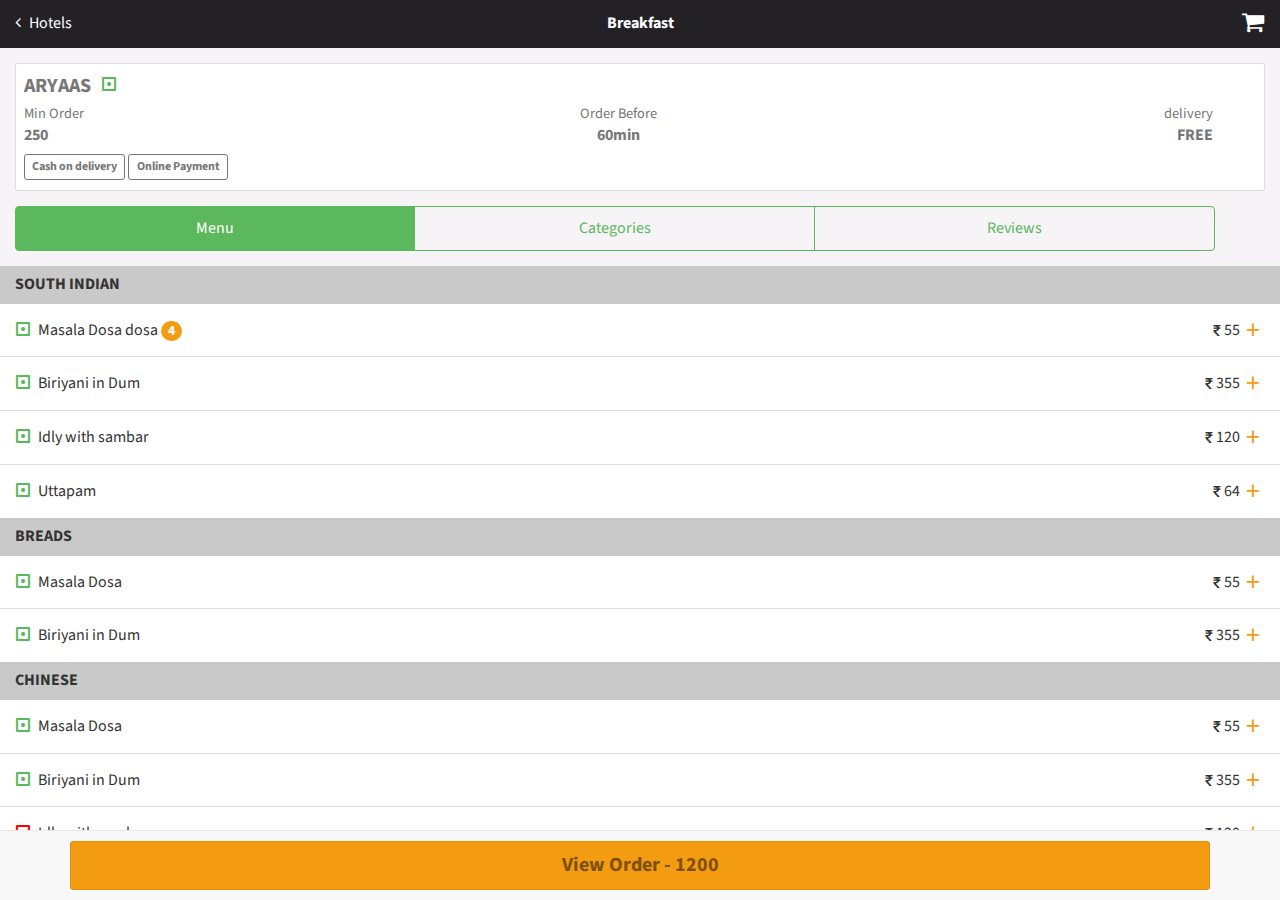
==== commit b9063950: "Rupee icon added" ====
--- a/menu.html
+++ b/menu.html
@@ -63,7 +63,7 @@
               <div class="hotel-details">
                 <div class="min-order">
                   <p>Min Order</p>
-                  <span>Rs.250</span>
+                  <span>250</span>
                 </div>
                 <div class="min-time">
                   <p>Order Before</p>
@@ -104,25 +104,25 @@
                   <span class="dish-name">Masala Dosa dosa
                     <span class="badge">4</span>
                   </span>
-                  <span class="dish-price">Rs.55</span>
+                  <span class="dish-price">55</span>
                   <span class="add-icon">+</span>
               </li>
               <li>
                   <span class="veg-icon" data-icon="&#xe000;"></span>
                   <span class="dish-name">Biriyani in Dum</span>
-                  <span class="dish-price">Rs.355</span>
+                  <span class="dish-price">355</span>
                   <span class="add-icon">+</span>
               </li>
               <li>
                   <span class="veg-icon" data-icon="&#xe000;"></span>
                   <span class="dish-name">Idly with sambar</span>
-                  <span class="dish-price">Rs.120</span>
+                  <span class="dish-price">120</span>
                   <span class="add-icon">+</span>
               </li>
               <li>
                   <span class="veg-icon" data-icon="&#xe000;"></span>
                   <span class="dish-name">Uttapam</span>
-                  <span class="dish-price">Rs.64</span>
+                  <span class="dish-price">64</span>
                   <span class="add-icon">+</span>
               </li>              
             </ul>          
@@ -133,13 +133,13 @@
               <li>
                   <span class="veg-icon" data-icon="&#xe000;"></span>
                   <span class="dish-name">Masala Dosa</span>
-                  <span class="dish-price">Rs.55</span>
+                  <span class="dish-price" data-icon="&#xe00d;">55</span>
                   <span class="add-icon">+</span>
               </li>
               <li>
                   <span class="veg-icon" data-icon="&#xe000;"></span>
                   <span class="dish-name">Biriyani in Dum</span>
-                  <span class="dish-price">Rs.355</span>
+                  <span class="dish-price">355</span>
                   <span class="add-icon">+</span>
               </li>
             </ul>          
@@ -150,19 +150,19 @@
               <li>
                   <span class="veg-icon" data-icon="&#xe000;"></span>
                   <span class="dish-name">Masala Dosa</span>
-                  <span class="dish-price">Rs.55</span>
+                  <span class="dish-price">55</span>
                   <span class="add-icon">+</span>
               </li>
               <li>
                   <span class="veg-icon" data-icon="&#xe000;"></span>
                   <span class="dish-name">Biriyani in Dum</span>
-                  <span class="dish-price">Rs.355</span>
+                  <span class="dish-price">355</span>
                   <span class="add-icon">+</span>
               </li>
               <li>
                   <span class="n-veg-icon" data-icon="&#xe000;"></span>
                   <span class="dish-name">Idly with sambar</span>
-                  <span class="dish-price">Rs.120</span>
+                  <span class="dish-price">120</span>
                   <span class="add-icon">+</span>
               </li>          
             </ul>          
@@ -171,7 +171,7 @@
         <nav class="navbar navbar-default navbar-fixed-bottom">
           <div class="container">
             <button class="btn-fixed-bottom" >View Order - 
-            <span class="order-value">Rs.1200</span></button>
+            <span class="order-value">1200</span></button>
           </div>
         </nav>
   
--- a/css/app.css
+++ b/css/app.css
@@ -7640,55 +7640,55 @@
     display: none !important;
   }
 }
-/* line 29, ../scss/app.scss */
+/* line 28, ../scss/app.scss */
 .label-yc {
   background-color: #fff;
   border: 2px solid #5cb85c;
   color: #5cb85c;
   padding: .25em .6em .3em;
 }
-/* line 24, ../scss/app.scss */
+/* line 23, ../scss/app.scss */
 .label-yc[href]:hover, .label-yc[href]:focus {
   background-color: #449d44;
 }
 
-/* line 32, ../scss/app.scss */
+/* line 31, ../scss/app.scss */
 .label-breakfast {
   background-color: #fff;
   border: 2px solid #5bc0de;
   color: #5bc0de;
   padding: .25em .6em .3em;
 }
-/* line 24, ../scss/app.scss */
+/* line 23, ../scss/app.scss */
 .label-breakfast[href]:hover, .label-breakfast[href]:focus {
   background-color: #31b0d5;
 }
 
-/* line 35, ../scss/app.scss */
+/* line 34, ../scss/app.scss */
 .label-lunch {
   background-color: #fff;
   border: 2px solid #5cb85c;
   color: #5cb85c;
   padding: .25em .6em .3em;
 }
-/* line 24, ../scss/app.scss */
+/* line 23, ../scss/app.scss */
 .label-lunch[href]:hover, .label-lunch[href]:focus {
   background-color: #449d44;
 }
 
-/* line 38, ../scss/app.scss */
+/* line 37, ../scss/app.scss */
 .label-dinner {
   background-color: #fff;
   border: 2px solid #f0ad4e;
   color: #f0ad4e;
   padding: .25em .6em .3em;
 }
-/* line 24, ../scss/app.scss */
+/* line 23, ../scss/app.scss */
 .label-dinner[href]:hover, .label-dinner[href]:focus {
   background-color: #ec971f;
 }
 
-/* line 41, ../scss/app.scss */
+/* line 40, ../scss/app.scss */
 .label-yc-gray {
   background-color: #fff;
   border: 2px solid #777777;
@@ -7696,17 +7696,17 @@
   padding: .25em .6em .3em;
   border-width: 1px;
 }
-/* line 24, ../scss/app.scss */
+/* line 23, ../scss/app.scss */
 .label-yc-gray[href]:hover, .label-yc-gray[href]:focus {
   background-color: #5e5e5e;
 }
 
-/* line 58, ../scss/app.scss */
+/* line 57, ../scss/app.scss */
 .page-wrapper {
   min-height: 100%;
 }
 
-/* line 63, ../scss/app.scss */
+/* line 62, ../scss/app.scss */
 .content-wrapper {
   margin-left: -15px;
   margin-right: -15px;
@@ -7721,7 +7721,7 @@
   clear: both;
 }
 
-/* line 66, ../scss/app.scss */
+/* line 65, ../scss/app.scss */
 .default-panel {
   position: relative;
   float: left;
@@ -7731,7 +7731,7 @@
   padding-right: 15px;
 }
 
-/* line 69, ../scss/app.scss */
+/* line 68, ../scss/app.scss */
 .gray-panel, .white-panel {
   position: relative;
   float: left;
@@ -7744,12 +7744,12 @@
   border-bottom: 1px solid #bbbbbb;
 }
 
-/* line 75, ../scss/app.scss */
+/* line 74, ../scss/app.scss */
 .white-panel {
   background-color: #fff;
 }
 
-/* line 88, ../scss/app.scss */
+/* line 87, ../scss/app.scss */
 .btn-fullwidth-mid {
   padding: 8px 12px;
   font-size: 16px;
@@ -7757,7 +7757,7 @@
   border-radius: 3px;
 }
 
-/* line 92, ../scss/app.scss */
+/* line 91, ../scss/app.scss */
 .btn-fullwidth, .btn-fixed-bottom {
   padding: 10px 16px;
   font-size: 20px;
@@ -7765,12 +7765,12 @@
   border-radius: 3px;
 }
 
-/* line 96, ../scss/app.scss */
+/* line 95, ../scss/app.scss */
 .btn-fixed-bottom {
   margin: 10px 0;
 }
 
-/* line 100, ../scss/app.scss */
+/* line 99, ../scss/app.scss */
 .btn-line-primary {
   color: #f39c12;
   background-color: white;
@@ -7815,7 +7815,7 @@
   background-color: #f39c12;
 }
 
-/* line 104, ../scss/app.scss */
+/* line 103, ../scss/app.scss */
 .btn-fb {
   color: white;
   background-color: #3b5998;
@@ -7860,7 +7860,7 @@
   background-color: white;
 }
 
-/* line 107, ../scss/app.scss */
+/* line 106, ../scss/app.scss */
 .btn-google {
   color: white;
   background-color: #dd4b39;
@@ -7905,7 +7905,7 @@
   background-color: white;
 }
 
-/* line 111, ../scss/app.scss */
+/* line 110, ../scss/app.scss */
 header {
   margin-left: -15px;
   margin-right: -15px;
@@ -7923,7 +7923,7 @@
 header:after {
   clear: both;
 }
-/* line 119, ../scss/app.scss */
+/* line 118, ../scss/app.scss */
 header a {
   text-align: left;
   text-decoration: none;
@@ -7935,17 +7935,17 @@
   color: #fff;
   margin: 0 10px;
 }
-/* line 132, ../scss/app.scss */
+/* line 131, ../scss/app.scss */
 header a span {
   position: relative;
   top: 2px;
   margin-right: 0;
 }
-/* line 138, ../scss/app.scss */
+/* line 137, ../scss/app.scss */
 header a:hover, header a:active, header a:visited {
   text-decoration: none;
 }
-/* line 142, ../scss/app.scss */
+/* line 141, ../scss/app.scss */
 header .header-center {
   display: block;
   font-size: 16px;
@@ -7961,7 +7961,7 @@
   color: #fff;
   font-weight: bold;
 }
-/* line 158, ../scss/app.scss */
+/* line 157, ../scss/app.scss */
 header .header-right {
   float: right;
   position: absolute !important;
@@ -7970,60 +7970,60 @@
   left: auto;
   top: 8px;
 }
-/* line 165, ../scss/app.scss */
+/* line 164, ../scss/app.scss */
 header .header-right span {
   margin-right: 0;
   font-size: 150%;
 }
 
-/* line 172, ../scss/app.scss */
+/* line 171, ../scss/app.scss */
 .bg-color {
   background-color: #fff;
 }
 
-/* line 176, ../scss/app.scss */
+/* line 175, ../scss/app.scss */
 .nav-justified.custom-not-stacked > li {
   display: table-cell;
   width: 1%;
 }
 
-/* line 191, ../scss/app.scss */
+/* line 190, ../scss/app.scss */
 .nav-pills-two > li, .nav-pills-three > li {
   float: left;
   min-width: 50%;
 }
-/* line 195, ../scss/app.scss */
+/* line 194, ../scss/app.scss */
 .nav-pills-two > li > a, .nav-pills-three > li > a {
   color: #5cb85c;
   border-radius: 0;
   border: 1px solid #5cb85c;
   margin-left: -1px;
 }
-/* line 201, ../scss/app.scss */
+/* line 200, ../scss/app.scss */
 .nav-pills-two > li + li, .nav-pills-three > li + li {
   margin-left: 0px;
 }
-/* line 206, ../scss/app.scss */
+/* line 205, ../scss/app.scss */
 .nav-pills-two > li:first-child > a, .nav-pills-three > li:first-child > a {
   border-radius: 4px 0 0 4px;
   margin: 0;
 }
-/* line 212, ../scss/app.scss */
+/* line 211, ../scss/app.scss */
 .nav-pills-two > li:last-child > a, .nav-pills-three > li:last-child > a {
   border-radius: 0 4px 4px 0;
 }
-/* line 220, ../scss/app.scss */
+/* line 219, ../scss/app.scss */
 .nav-pills-two > li.active > a, .nav-pills-three > li.active > a, .nav-pills-two > li.active > a:hover, .nav-pills-three > li.active > a:hover, .nav-pills-two > li.active > a:focus, .nav-pills-three > li.active > a:focus {
   color: white;
   background-color: #5cb85c;
 }
 
-/* line 229, ../scss/app.scss */
+/* line 228, ../scss/app.scss */
 .nav-pills-three > li {
   min-width: 32%;
 }
 
-/* line 235, ../scss/app.scss */
+/* line 234, ../scss/app.scss */
 #homepage-bg {
   background: linear-gradient(rgba(1, 0, 0, 0.45), rgba(1, 0, 0, 0.45)), url(../assets/images/bg.jpg) no-repeat center center fixed;
   -webkit-background-size: cover;
@@ -8032,7 +8032,7 @@
   background-size: cover;
 }
 
-/* line 252, ../scss/app.scss */
+/* line 251, ../scss/app.scss */
 .homepage-wrapper {
   margin-left: -15px;
   margin-right: -15px;
@@ -8047,7 +8047,7 @@
 .homepage-wrapper:after {
   clear: both;
 }
-/* line 264, ../scss/app.scss */
+/* line 263, ../scss/app.scss */
 .homepage-wrapper .homepage-center {
   position: relative;
   float: left;
@@ -8057,18 +8057,18 @@
   padding-right: 15px;
   color: #fff;
 }
-/* line 268, ../scss/app.scss */
+/* line 267, ../scss/app.scss */
 .homepage-wrapper .homepage-center h3 {
   font-weight: bold;
   margin-top: 0;
   margin-bottom: 30px;
 }
-/* line 274, ../scss/app.scss */
+/* line 273, ../scss/app.scss */
 .homepage-wrapper .homepage-center h4 {
   font-weight: bold;
 }
 
-/* line 284, ../scss/app.scss */
+/* line 283, ../scss/app.scss */
 .search-tab {
   position: relative;
   float: left;
@@ -8079,11 +8079,11 @@
   margin: 15px 0;
 }
 
-/* line 290, ../scss/app.scss */
+/* line 289, ../scss/app.scss */
 .search-wrapper {
   padding-top: 1em;
 }
-/* line 294, ../scss/app.scss */
+/* line 293, ../scss/app.scss */
 .search-wrapper .journey-form {
   position: relative;
   float: left;
@@ -8093,13 +8093,13 @@
   padding-right: 15px;
   margin: 15px 0;
 }
-/* line 297, ../scss/app.scss */
+/* line 296, ../scss/app.scss */
 .search-wrapper .journey-form span {
   font-size: .75em;
   font-color: #777777;
   text-transform: uppercase;
 }
-/* line 304, ../scss/app.scss */
+/* line 303, ../scss/app.scss */
 .search-wrapper .journey-form .auto-suggest {
   background: #fff;
   border: 1px solid #d4cad4;
@@ -8107,18 +8107,18 @@
   margin-bottom: 15px;
   border-radius: 2px;
 }
-/* line 311, ../scss/app.scss */
+/* line 310, ../scss/app.scss */
 .search-wrapper .journey-form .auto-suggest h3 {
   display: block;
   margin: 0;
 }
-/* line 317, ../scss/app.scss */
+/* line 316, ../scss/app.scss */
 .search-wrapper .journey-form .auto-suggest p {
   display: block;
   margin: 0;
   font-size: .8em;
 }
-/* line 323, ../scss/app.scss */
+/* line 322, ../scss/app.scss */
 .search-wrapper .journey-form .journey-train, .search-wrapper .journey-form .journey-from {
   position: relative;
   float: left;
@@ -8129,7 +8129,7 @@
   padding-left: 0;
   padding-right: 5px;
 }
-/* line 329, ../scss/app.scss */
+/* line 328, ../scss/app.scss */
 .search-wrapper .journey-form .journey-date, .search-wrapper .journey-form .journey-to {
   position: relative;
   float: left;
@@ -8140,7 +8140,7 @@
   padding-right: 0;
   padding-left: 5px;
 }
-/* line 343, ../scss/app.scss */
+/* line 342, ../scss/app.scss */
 .search-wrapper .pnr-form {
   position: relative;
   float: left;
@@ -8150,16 +8150,16 @@
   padding-right: 15px;
   margin-top: 30%;
 }
-/* line 346, ../scss/app.scss */
+/* line 345, ../scss/app.scss */
 .search-wrapper .pnr-form p {
   text-align: center;
 }
-/* line 349, ../scss/app.scss */
+/* line 348, ../scss/app.scss */
 .search-wrapper .pnr-form input {
   width: 100%;
 }
 
-/* line 357, ../scss/app.scss */
+/* line 356, ../scss/app.scss */
 .find-food-btn-wrapper {
   position: relative;
   float: left;
@@ -8169,7 +8169,7 @@
   padding-right: 15px;
 }
 
-/* line 366, ../scss/app.scss */
+/* line 365, ../scss/app.scss */
 .train-info {
   position: relative;
   float: left;
@@ -8182,46 +8182,46 @@
   padding-top: 10px;
   padding-bottom: 10px;
 }
-/* line 373, ../scss/app.scss */
+/* line 372, ../scss/app.scss */
 .train-info p {
   margin: 0;
   font-weight: bold;
 }
-/* line 378, ../scss/app.scss */
+/* line 377, ../scss/app.scss */
 .train-info p:nth-child(2) {
   font-size: .8em;
   margin-bottom: 10px;
   border-bottom: 1px solid #d5d5d5;
   padding-bottom: 10px;
 }
-/* line 385, ../scss/app.scss */
+/* line 384, ../scss/app.scss */
 .train-info ul {
   padding: 0;
 }
-/* line 387, ../scss/app.scss */
+/* line 386, ../scss/app.scss */
 .train-info ul li {
   list-style: none;
   display: block;
   width: 40%;
   float: left;
 }
-/* line 393, ../scss/app.scss */
+/* line 392, ../scss/app.scss */
 .train-info ul li span.dept-stn, .train-info ul li span.arr-stn {
   display: block;
 }
-/* line 397, ../scss/app.scss */
+/* line 396, ../scss/app.scss */
 .train-info ul li span.dept-time, .train-info ul li span.dept-date, .train-info ul li span.arr-time, .train-info ul li span.arr-date {
   display: inline;
   font-size: .8em;
 }
-/* line 403, ../scss/app.scss */
+/* line 402, ../scss/app.scss */
 .train-info ul li:nth-child(2) {
   text-align: center;
   width: 20%;
   padding-top: 15px;
 }
 
-/* line 415, ../scss/app.scss */
+/* line 414, ../scss/app.scss */
 .station-wrapper {
   position: relative;
   float: left;
@@ -8235,38 +8235,38 @@
   border-bottom: 1px solid #ddd;
 }
 
-/* line 423, ../scss/app.scss */
+/* line 422, ../scss/app.scss */
 .station {
   width: 90%;
   display: inline-block;
 }
-/* line 429, ../scss/app.scss */
+/* line 428, ../scss/app.scss */
 .station .stn-name {
   width: 60%;
   display: inline-block;
   float: left;
 }
-/* line 433, ../scss/app.scss */
+/* line 432, ../scss/app.scss */
 .station .stn-name h5 {
   margin: 0;
   font-weight: bold;
   text-transform: uppercase;
 }
-/* line 441, ../scss/app.scss */
+/* line 440, ../scss/app.scss */
 .station .stn-arrival {
   max-width: 30%;
   display: inline-block;
   text-align: center;
 }
-/* line 445, ../scss/app.scss */
+/* line 444, ../scss/app.scss */
 .station .stn-arrival span {
   display: block;
 }
-/* line 446, ../scss/app.scss */
+/* line 445, ../scss/app.scss */
 .station .stn-arrival span:first-child {
   font-weight: bold;
 }
-/* line 451, ../scss/app.scss */
+/* line 450, ../scss/app.scss */
 .station .stn-day {
   width: 10%;
   display: inline-block;
@@ -8274,13 +8274,13 @@
   text-align: right;
 }
 
-/* line 459, ../scss/app.scss */
+/* line 458, ../scss/app.scss */
 .stn-arrow {
   float: right;
   position: relative;
   min-height: 1px;
 }
-/* line 463, ../scss/app.scss */
+/* line 462, ../scss/app.scss */
 .stn-arrow span {
   color: #bbbbbb;
   position: absolute;
@@ -8288,7 +8288,7 @@
   right: -10px;
 }
 
-/* line 472, ../scss/app.scss */
+/* line 471, ../scss/app.scss */
 .station-header {
   position: relative;
   float: left;
@@ -8298,17 +8298,17 @@
   padding-right: 15px;
   border-bottom: 1px solid #bbbbbb;
 }
-/* line 475, ../scss/app.scss */
+/* line 474, ../scss/app.scss */
 .station-header .station {
   padding: 8px 0;
 }
-/* line 479, ../scss/app.scss */
+/* line 478, ../scss/app.scss */
 .station-header .station .stn-name, .station-header .station .stn-arrival, .station-header .station .stn-day {
   font-size: 1em;
   font-weight: normal;
 }
 
-/* line 489, ../scss/app.scss */
+/* line 488, ../scss/app.scss */
 .hotel-wrapper {
   position: relative;
   float: left;
@@ -8317,7 +8317,7 @@
   padding-left: 15px;
   padding-right: 15px;
 }
-/* line 491, ../scss/app.scss */
+/* line 490, ../scss/app.scss */
 .hotel-wrapper h5 {
   text-align: center;
   text-transform: uppercase;
@@ -8325,7 +8325,7 @@
   margin: 15px 0;
 }
 
-/* line 498, ../scss/app.scss */
+/* line 497, ../scss/app.scss */
 .hotelinfo-card, .hotelinfo-card-menu, .order-card, .summary-card {
   position: relative;
   float: left;
@@ -8339,11 +8339,11 @@
   margin-bottom: 15px;
   background-color: #fff;
 }
-/* line 506, ../scss/app.scss */
+/* line 505, ../scss/app.scss */
 .hotelinfo-card > button, .hotelinfo-card-menu > button, .order-card > button, .summary-card > button {
   margin-top: 20px;
 }
-/* line 509, ../scss/app.scss */
+/* line 508, ../scss/app.scss */
 .hotelinfo-card .card-header, .hotelinfo-card-menu .card-header, .order-card .card-header, .summary-card .card-header {
   margin-left: -15px;
   margin-right: -15px;
@@ -8358,7 +8358,7 @@
 .hotelinfo-card .card-header:after, .hotelinfo-card-menu .card-header:after, .order-card .card-header:after, .summary-card .card-header:after {
   clear: both;
 }
-/* line 512, ../scss/app.scss */
+/* line 511, ../scss/app.scss */
 .hotelinfo-card .card-header .hotel-name, .hotelinfo-card-menu .card-header .hotel-name, .order-card .card-header .hotel-name, .summary-card .card-header .hotel-name {
   position: relative;
   float: left;
@@ -8368,7 +8368,7 @@
   padding-right: 15px;
   padding-top: 3px;
 }
-/* line 515, ../scss/app.scss */
+/* line 514, ../scss/app.scss */
 .hotelinfo-card .card-header .hotel-name h4, .hotelinfo-card-menu .card-header .hotel-name h4, .order-card .card-header .hotel-name h4, .summary-card .card-header .hotel-name h4 {
   margin: 0;
   text-align: left;
@@ -8379,17 +8379,17 @@
   overflow: hidden;
   padding-right: 7px;
 }
-/* line 527, ../scss/app.scss */
+/* line 526, ../scss/app.scss */
 .hotelinfo-card .card-header .hotel-name span.veg, .hotelinfo-card-menu .card-header .hotel-name span.veg, .order-card .card-header .hotel-name span.veg, .summary-card .card-header .hotel-name span.veg {
   color: #5cb85c;
   margin-top: 5px;
 }
-/* line 531, ../scss/app.scss */
+/* line 530, ../scss/app.scss */
 .hotelinfo-card .card-header .hotel-name span.n-veg, .hotelinfo-card-menu .card-header .hotel-name span.n-veg, .order-card .card-header .hotel-name span.n-veg, .summary-card .card-header .hotel-name span.n-veg {
   color: red;
   margin-top: 5px;
 }
-/* line 543, ../scss/app.scss */
+/* line 542, ../scss/app.scss */
 .hotelinfo-card .hotel-details, .hotelinfo-card-menu .hotel-details, .order-card .hotel-details, .summary-card .hotel-details, .hotelinfo-card-menu .order-card .order-details, .order-card .hotelinfo-card-menu .order-details, .order-card .order-details, .summary-card .order-card .order-details, .order-card .summary-card .order-details {
   position: relative;
   float: left;
@@ -8399,35 +8399,35 @@
   padding-right: 15px;
   margin: 0 0 7px 0;
 }
-/* line 546, ../scss/app.scss */
+/* line 545, ../scss/app.scss */
 .hotelinfo-card .hotel-details .min-order, .hotelinfo-card-menu .hotel-details .min-order, .order-card .hotel-details .min-order, .summary-card .hotel-details .min-order, .hotelinfo-card .order-card .order-details .min-order, .order-card .hotelinfo-card .order-details .min-order, .hotelinfo-card-menu .order-card .order-details .min-order, .order-card .hotelinfo-card-menu .order-details .min-order, .order-card .order-details .min-order, .summary-card .order-card .order-details .min-order, .order-card .summary-card .order-details .min-order, .hotelinfo-card .hotel-details .min-time, .hotelinfo-card-menu .hotelinfo-card .hotel-details .min-time, .hotelinfo-card .hotelinfo-card-menu .hotel-details .min-time, .order-card .hotelinfo-card .hotel-details .min-time, .hotelinfo-card .order-card .hotel-details .min-time, .summary-card .hotelinfo-card .hotel-details .min-time, .hotelinfo-card .summary-card .hotel-details .min-time, .hotelinfo-card .order-card .order-details .hotel-details .min-time, .hotelinfo-card .hotel-details .order-card .order-details .min-time, .order-card .hotelinfo-card .order-details .hotel-details .min-time, .order-card .hotelinfo-card .hotel-details .order-details .min-time, .hotelinfo-card-menu .order-card .order-details .hotelinfo-card .hotel-details .min-time, .hotelinfo-card .hotel-details .hotelinfo-card-menu .order-card .order-details .min-time, .order-card .hotelinfo-card-menu .order-details .hotelinfo-card .hotel-details .min-time, .hotelinfo-card .hotel-details .order-card .hotelinfo-card-menu .order-details .min-time, .order-card .order-details .hotelinfo-card .hotel-details .min-time, .hotelinfo-card .hotel-details .order-card .order-details .min-time, .summary-card .order-card .order-details .hotelinfo-card .hotel-details .min-time, .hotelinfo-card .hotel-details .summary-card .order-card .order-details .min-time, .order-card .summary-card .order-details .hotelinfo-card .hotel-details .min-time, .hotelinfo-card .hotel-details .order-card .summary-card .order-details .min-time, .hotelinfo-card .hotelinfo-card-menu .hotel-details .min-time, .hotelinfo-card-menu .hotelinfo-card .hotel-details .min-time, .hotelinfo-card-menu .hotel-details .min-time, .order-card .hotelinfo-card-menu .hotel-details .min-time, .hotelinfo-card-menu .order-card .hotel-details .min-time, .summary-card .hotelinfo-card-menu .hotel-details .min-time, .hotelinfo-card-menu .summary-card .hotel-details .min-time, .hotelinfo-card .order-card .order-details .hotelinfo-card-menu .hotel-details .min-time, .hotelinfo-card-menu .hotel-details .hotelinfo-card .order-card .order-details .min-time, .order-card .hotelinfo-card .order-details .hotelinfo-card-menu .hotel-details .min-time, .hotelinfo-card-menu .hotel-details .order-card .hotelinfo-card .order-details .min-time, .hotelinfo-card-menu .order-card .order-details .hotel-details .min-time, .hotelinfo-card-menu .hotel-details .order-card .order-details .min-time, .order-card .hotelinfo-card-menu .order-details .hotel-details .min-time, .order-card .hotelinfo-card-menu .hotel-details .order-details .min-time, .order-card .order-details .hotelinfo-card-menu .hotel-details .min-time, .hotelinfo-card-menu .hotel-details .order-card .order-details .min-time, .summary-card .order-card .order-details .hotelinfo-card-menu .hotel-details .min-time, .hotelinfo-card-menu .hotel-details .summary-card .order-card .order-details .min-time, .order-card .summary-card .order-details .hotelinfo-card-menu .hotel-details .min-time, .hotelinfo-card-menu .hotel-details .order-card .summary-card .order-details .min-time, .hotelinfo-card .order-card .hotel-details .min-time, .order-card .hotelinfo-card .hotel-details .min-time, .hotelinfo-card-menu .order-card .hotel-details .min-time, .order-card .hotelinfo-card-menu .hotel-details .min-time, .order-card .hotel-details .min-time, .summary-card .order-card .hotel-details .min-time, .order-card .summary-card .hotel-details .min-time, .hotelinfo-card .order-card .order-details .hotel-details .min-time, .hotelinfo-card .order-card .hotel-details .order-details .min-time, .order-card .hotelinfo-card .order-details .hotel-details .min-time, .order-card .hotel-details .hotelinfo-card .order-details .min-time, .hotelinfo-card-menu .order-card .order-details .hotel-details .min-time, .hotelinfo-card-menu .order-card .hotel-details .order-details .min-time, .order-card .hotelinfo-card-menu .order-details .hotel-details .min-time, .order-card .hotel-details .hotelinfo-card-menu .order-details .min-time, .order-card .order-details .hotel-details .min-time, .order-card .hotel-details .order-details .min-time, .summary-card .order-card .order-details .hotel-details .min-time, .summary-card .order-card .hotel-details .order-details .min-time, .order-card .summary-card .order-details .hotel-details .min-time, .order-card .hotel-details .summary-card .order-details .min-time, .hotelinfo-card .summary-card .hotel-details .min-time, .summary-card .hotelinfo-card .hotel-details .min-time, .hotelinfo-card-menu .summary-card .hotel-details .min-time, .summary-card .hotelinfo-card-menu .hotel-details .min-time, .order-card .summary-card .hotel-details .min-time, .summary-card .order-card .hotel-details .min-time, .summary-card .hotel-details .min-time, .hotelinfo-card .order-card .order-details .summary-card .hotel-details .min-time, .summary-card .hotel-details .hotelinfo-card .order-card .order-details .min-time, .order-card .hotelinfo-card .order-details .summary-card .hotel-details .min-time, .summary-card .hotel-details .order-card .hotelinfo-card .order-details .min-time, .hotelinfo-card-menu .order-card .order-details .summary-card .hotel-details .min-time, .summary-card .hotel-details .hotelinfo-card-menu .order-card .order-details .min-time, .order-card .hotelinfo-card-menu .order-details .summary-card .hotel-details .min-time, .summary-card .hotel-details .order-card .hotelinfo-card-menu .order-details .min-time, .order-card .order-details .summary-card .hotel-details .min-time, .summary-card .hotel-details .order-card .order-details .min-time, .summary-card .order-card .order-details .hotel-details .min-time, .summary-card .hotel-details .order-card .order-details .min-time, .order-card .summary-card .order-details .hotel-details .min-time, .order-card .summary-card .hotel-details .order-details .min-time, .hotelinfo-card .hotel-details .order-card .order-details .min-time, .hotelinfo-card .order-card .order-details .hotel-details .min-time, .hotelinfo-card-menu .hotel-details .hotelinfo-card .order-card .order-details .min-time, .hotelinfo-card .order-card .order-details .hotelinfo-card-menu .hotel-details .min-time, .hotelinfo-card .order-card .hotel-details .order-details .min-time, .hotelinfo-card .order-card .order-details .hotel-details .min-time, .summary-card .hotel-details .hotelinfo-card .order-card .order-details .min-time, .hotelinfo-card .order-card .order-details .summary-card .hotel-details .min-time, .hotelinfo-card .order-card .order-details .min-time, .order-card .hotelinfo-card .order-card .order-details .min-time, .hotelinfo-card-menu .hotelinfo-card .order-card .order-details .min-time, .hotelinfo-card .hotelinfo-card-menu .order-card .order-details .min-time, .hotelinfo-card .order-card .hotelinfo-card-menu .order-details .min-time, .hotelinfo-card .order-card .order-details .min-time, .summary-card .hotelinfo-card .order-card .order-details .min-time, .hotelinfo-card .summary-card .order-card .order-details .min-time, .hotelinfo-card .order-card .summary-card .order-details .min-time, .order-card .hotelinfo-card .hotel-details .order-details .min-time, .order-card .hotelinfo-card .order-details .hotel-details .min-time, .hotelinfo-card-menu .hotel-details .order-card .hotelinfo-card .order-details .min-time, .order-card .hotelinfo-card .order-details .hotelinfo-card-menu .hotel-details .min-time, .order-card .hotel-details .hotelinfo-card .order-details .min-time, .order-card .hotelinfo-card .order-details .hotel-details .min-time, .summary-card .hotel-details .order-card .hotelinfo-card .order-details .min-time, .order-card .hotelinfo-card .order-details .summary-card .hotel-details .min-time, .hotelinfo-card .order-card .hotelinfo-card .order-details .min-time, .order-card .hotelinfo-card .order-details .min-time, .hotelinfo-card-menu .order-card .hotelinfo-card .order-details .min-time, .order-card .hotelinfo-card-menu .hotelinfo-card .order-details .min-time, .order-card .hotelinfo-card .hotelinfo-card-menu .order-details .min-time, .order-card .hotelinfo-card .order-details .min-time, .summary-card .order-card .hotelinfo-card .order-details .min-time, .order-card .summary-card .hotelinfo-card .order-details .min-time, .order-card .hotelinfo-card .summary-card .order-details .min-time, .hotelinfo-card .hotel-details .hotelinfo-card-menu .order-card .order-details .min-time, .hotelinfo-card-menu .order-card .order-details .hotelinfo-card .hotel-details .min-time, .hotelinfo-card-menu .hotel-details .order-card .order-details .min-time, .hotelinfo-card-menu .order-card .order-details .hotel-details .min-time, .hotelinfo-card-menu .order-card .hotel-details .order-details .min-time, .hotelinfo-card-menu .order-card .order-details .hotel-details .min-time, .summary-card .hotel-details .hotelinfo-card-menu .order-card .order-details .min-time, .hotelinfo-card-menu .order-card .order-details .summary-card .hotel-details .min-time, .hotelinfo-card .hotelinfo-card-menu .order-card .order-details .min-time, .hotelinfo-card-menu .hotelinfo-card .order-card .order-details .min-time, .hotelinfo-card-menu .order-card .hotelinfo-card .order-details .min-time, .hotelinfo-card-menu .order-card .order-details .min-time, .order-card .hotelinfo-card-menu .order-card .order-details .min-time, .hotelinfo-card-menu .order-card .order-details .min-time, .summary-card .hotelinfo-card-menu .order-card .order-details .min-time, .hotelinfo-card-menu .summary-card .order-card .order-details .min-time, .hotelinfo-card-menu .order-card .summary-card .order-details .min-time, .hotelinfo-card .hotel-details .order-card .hotelinfo-card-menu .order-details .min-time, .order-card .hotelinfo-card-menu .order-details .hotelinfo-card .hotel-details .min-time, .order-card .hotelinfo-card-menu .hotel-details .order-details .min-time, .order-card .hotelinfo-card-menu .order-details .hotel-details .min-time, .order-card .hotel-details .hotelinfo-card-menu .order-details .min-time, .order-card .hotelinfo-card-menu .order-details .hotel-details .min-time, .summary-card .hotel-details .order-card .hotelinfo-card-menu .order-details .min-time, .order-card .hotelinfo-card-menu .order-details .summary-card .hotel-details .min-time, .hotelinfo-card .order-card .hotelinfo-card-menu .order-details .min-time, .order-card .hotelinfo-card .hotelinfo-card-menu .order-details .min-time, .order-card .hotelinfo-card-menu .hotelinfo-card .order-details .min-time, .hotelinfo-card-menu .order-card .hotelinfo-card-menu .order-details .min-time, .order-card .hotelinfo-card-menu .order-details .min-time, .order-card .hotelinfo-card-menu .order-details .min-time, .summary-card .order-card .hotelinfo-card-menu .order-details .min-time, .order-card .summary-card .hotelinfo-card-menu .order-details .min-time, .order-card .hotelinfo-card-menu .summary-card .order-details .min-time, .hotelinfo-card .hotel-details .order-card .order-details .min-time, .order-card .order-details .hotelinfo-card .hotel-details .min-time, .hotelinfo-card-menu .hotel-details .order-card .order-details .min-time, .order-card .order-details .hotelinfo-card-menu .hotel-details .min-time, .order-card .hotel-details .order-details .min-time, .order-card .order-details .hotel-details .min-time, .summary-card .hotel-details .order-card .order-details .min-time, .order-card .order-details .summary-card .hotel-details .min-time, .hotelinfo-card .order-card .order-details .min-time, .order-card .hotelinfo-card .order-details .min-time, .hotelinfo-card-menu .order-card .order-details .min-time, .order-card .hotelinfo-card-menu .order-details .min-time, .order-card .order-details .min-time, .summary-card .order-card .order-details .min-time, .order-card .summary-card .order-details .min-time, .hotelinfo-card .hotel-details .summary-card .order-card .order-details .min-time, .summary-card .order-card .order-details .hotelinfo-card .hotel-details .min-time, .hotelinfo-card-menu .hotel-details .summary-card .order-card .order-details .min-time, .summary-card .order-card .order-details .hotelinfo-card-menu .hotel-details .min-time, .summary-card .order-card .hotel-details .order-details .min-time, .summary-card .order-card .order-details .hotel-details .min-time, .summary-card .hotel-details .order-card .order-details .min-time, .summary-card .order-card .order-details .hotel-details .min-time, .hotelinfo-card .summary-card .order-card .order-details .min-time, .summary-card .hotelinfo-card .order-card .order-details .min-time, .summary-card .order-card .hotelinfo-card .order-details .min-time, .hotelinfo-card-menu .summary-card .order-card .order-details .min-time, .summary-card .hotelinfo-card-menu .order-card .order-details .min-time, .summary-card .order-card .hotelinfo-card-menu .order-details .min-time, .summary-card .order-card .order-details .min-time, .summary-card .order-card .order-details .min-time, .order-card .summary-card .order-card .order-details .min-time, .hotelinfo-card .hotel-details .order-card .summary-card .order-details .min-time, .order-card .summary-card .order-details .hotelinfo-card .hotel-details .min-time, .hotelinfo-card-menu .hotel-details .order-card .summary-card .order-details .min-time, .order-card .summary-card .order-details .hotelinfo-card-menu .hotel-details .min-time, .order-card .hotel-details .summary-card .order-details .min-time, .order-card .summary-card .order-details .hotel-details .min-time, .order-card .summary-card .hotel-details .order-details .min-time, .order-card .summary-card .order-details .hotel-details .min-time, .hotelinfo-card .order-card .summary-card .order-details .min-time, .order-card .hotelinfo-card .summary-card .order-details .min-time, .order-card .summary-card .hotelinfo-card .order-details .min-time, .hotelinfo-card-menu .order-card .summary-card .order-details .min-time, .order-card .hotelinfo-card-menu .summary-card .order-details .min-time, .order-card .summary-card .hotelinfo-card-menu .order-details .min-time, .order-card .summary-card .order-details .min-time, .summary-card .order-card .summary-card .order-details .min-time, .order-card .summary-card .order-details .min-time, .hotelinfo-card .hotel-details .delivery-charge, .hotelinfo-card-menu .hotelinfo-card .hotel-details .delivery-charge, .hotelinfo-card .hotelinfo-card-menu .hotel-details .delivery-charge, .order-card .hotelinfo-card .hotel-details .delivery-charge, .hotelinfo-card .order-card .hotel-details .delivery-charge, .summary-card .hotelinfo-card .hotel-details .delivery-charge, .hotelinfo-card .summary-card .hotel-details .delivery-charge, .hotelinfo-card .order-card .order-details .hotel-details .delivery-charge, .hotelinfo-card .hotel-details .order-card .order-details .delivery-charge, .order-card .hotelinfo-card .order-details .hotel-details .delivery-charge, .order-card .hotelinfo-card .hotel-details .order-details .delivery-charge, .hotelinfo-card-menu .order-card .order-details .hotelinfo-card .hotel-details .delivery-charge, .hotelinfo-card .hotel-details .hotelinfo-card-menu .order-card .order-details .delivery-charge, .order-card .hotelinfo-card-menu .order-details .hotelinfo-card .hotel-details .delivery-charge, .hotelinfo-card .hotel-details .order-card .hotelinfo-card-menu .order-details .delivery-charge, .order-card .order-details .hotelinfo-card .hotel-details .delivery-charge, .hotelinfo-card .hotel-details .order-card .order-details .delivery-charge, .summary-card .order-card .order-details .hotelinfo-card .hotel-details .delivery-charge, .hotelinfo-card .hotel-details .summary-card .order-card .order-details .delivery-charge, .order-card .summary-card .order-details .hotelinfo-card .hotel-details .delivery-charge, .hotelinfo-card .hotel-details .order-card .summary-card .order-details .delivery-charge, .hotelinfo-card .hotelinfo-card-menu .hotel-details .delivery-charge, .hotelinfo-card-menu .hotelinfo-card .hotel-details .delivery-charge, .hotelinfo-card-menu .hotel-details .delivery-charge, .order-card .hotelinfo-card-menu .hotel-details .delivery-charge, .hotelinfo-card-menu .order-card .hotel-details .delivery-charge, .summary-card .hotelinfo-card-menu .hotel-details .delivery-charge, .hotelinfo-card-menu .summary-card .hotel-details .delivery-charge, .hotelinfo-card .order-card .order-details .hotelinfo-card-menu .hotel-details .delivery-charge, .hotelinfo-card-menu .hotel-details .hotelinfo-card .order-card .order-details .delivery-charge, .order-card .hotelinfo-card .order-details .hotelinfo-card-menu .hotel-details .delivery-charge, .hotelinfo-card-menu .hotel-details .order-card .hotelinfo-card .order-details .delivery-charge, .hotelinfo-card-menu .order-card .order-details .hotel-details .delivery-charge, .hotelinfo-card-menu .hotel-details .order-card .order-details .delivery-charge, .order-card .hotelinfo-card-menu .order-details .hotel-details .delivery-charge, .order-card .hotelinfo-card-menu .hotel-details .order-details .delivery-charge, .order-card .order-details .hotelinfo-card-menu .hotel-details .delivery-charge, .hotelinfo-card-menu .hotel-details .order-card .order-details .delivery-charge, .summary-card .order-card .order-details .hotelinfo-card-menu .hotel-details .delivery-charge, .hotelinfo-card-menu .hotel-details .summary-card .order-card .order-details .delivery-charge, .order-card .summary-card .order-details .hotelinfo-card-menu .hotel-details .delivery-charge, .hotelinfo-card-menu .hotel-details .order-card .summary-card .order-details .delivery-charge, .hotelinfo-card .order-card .hotel-details .delivery-charge, .order-card .hotelinfo-card .hotel-details .delivery-charge, .hotelinfo-card-menu .order-card .hotel-details .delivery-charge, .order-card .hotelinfo-card-menu .hotel-details .delivery-charge, .order-card .hotel-details .delivery-charge, .summary-card .order-card .hotel-details .delivery-charge, .order-card .summary-card .hotel-details .delivery-charge, .hotelinfo-card .order-card .order-details .hotel-details .delivery-charge, .hotelinfo-card .order-card .hotel-details .order-details .delivery-charge, .order-card .hotelinfo-card .order-details .hotel-details .delivery-charge, .order-card .hotel-details .hotelinfo-card .order-details .delivery-charge, .hotelinfo-card-menu .order-card .order-details .hotel-details .delivery-charge, .hotelinfo-card-menu .order-card .hotel-details .order-details .delivery-charge, .order-card .hotelinfo-card-menu .order-details .hotel-details .delivery-charge, .order-card .hotel-details .hotelinfo-card-menu .order-details .delivery-charge, .order-card .order-details .hotel-details .delivery-charge, .order-card .hotel-details .order-details .delivery-charge, .summary-card .order-card .order-details .hotel-details .delivery-charge, .summary-card .order-card .hotel-details .order-details .delivery-charge, .order-card .summary-card .order-details .hotel-details .delivery-charge, .order-card .hotel-details .summary-card .order-details .delivery-charge, .hotelinfo-card .summary-card .hotel-details .delivery-charge, .summary-card .hotelinfo-card .hotel-details .delivery-charge, .hotelinfo-card-menu .summary-card .hotel-details .delivery-charge, .summary-card .hotelinfo-card-menu .hotel-details .delivery-charge, .order-card .summary-card .hotel-details .delivery-charge, .summary-card .order-card .hotel-details .delivery-charge, .summary-card .hotel-details .delivery-charge, .hotelinfo-card .order-card .order-details .summary-card .hotel-details .delivery-charge, .summary-card .hotel-details .hotelinfo-card .order-card .order-details .delivery-charge, .order-card .hotelinfo-card .order-details .summary-card .hotel-details .delivery-charge, .summary-card .hotel-details .order-card .hotelinfo-card .order-details .delivery-charge, .hotelinfo-card-menu .order-card .order-details .summary-card .hotel-details .delivery-charge, .summary-card .hotel-details .hotelinfo-card-menu .order-card .order-details .delivery-charge, .order-card .hotelinfo-card-menu .order-details .summary-card .hotel-details .delivery-charge, .summary-card .hotel-details .order-card .hotelinfo-card-menu .order-details .delivery-charge, .order-card .order-details .summary-card .hotel-details .delivery-charge, .summary-card .hotel-details .order-card .order-details .delivery-charge, .summary-card .order-card .order-details .hotel-details .delivery-charge, .summary-card .hotel-details .order-card .order-details .delivery-charge, .order-card .summary-card .order-details .hotel-details .delivery-charge, .order-card .summary-card .hotel-details .order-details .delivery-charge, .hotelinfo-card .hotel-details .order-card .order-details .delivery-charge, .hotelinfo-card .order-card .order-details .hotel-details .delivery-charge, .hotelinfo-card-menu .hotel-details .hotelinfo-card .order-card .order-details .delivery-charge, .hotelinfo-card .order-card .order-details .hotelinfo-card-menu .hotel-details .delivery-charge, .hotelinfo-card .order-card .hotel-details .order-details .delivery-charge, .hotelinfo-card .order-card .order-details .hotel-details .delivery-charge, .summary-card .hotel-details .hotelinfo-card .order-card .order-details .delivery-charge, .hotelinfo-card .order-card .order-details .summary-card .hotel-details .delivery-charge, .hotelinfo-card .order-card .order-details .delivery-charge, .order-card .hotelinfo-card .order-card .order-details .delivery-charge, .hotelinfo-card-menu .hotelinfo-card .order-card .order-details .delivery-charge, .hotelinfo-card .hotelinfo-card-menu .order-card .order-details .delivery-charge, .hotelinfo-card .order-card .hotelinfo-card-menu .order-details .delivery-charge, .hotelinfo-card .order-card .order-details .delivery-charge, .summary-card .hotelinfo-card .order-card .order-details .delivery-charge, .hotelinfo-card .summary-card .order-card .order-details .delivery-charge, .hotelinfo-card .order-card .summary-card .order-details .delivery-charge, .order-card .hotelinfo-card .hotel-details .order-details .delivery-charge, .order-card .hotelinfo-card .order-details .hotel-details .delivery-charge, .hotelinfo-card-menu .hotel-details .order-card .hotelinfo-card .order-details .delivery-charge, .order-card .hotelinfo-card .order-details .hotelinfo-card-menu .hotel-details .delivery-charge, .order-card .hotel-details .hotelinfo-card .order-details .delivery-charge, .order-card .hotelinfo-card .order-details .hotel-details .delivery-charge, .summary-card .hotel-details .order-card .hotelinfo-card .order-details .delivery-charge, .order-card .hotelinfo-card .order-details .summary-card .hotel-details .delivery-charge, .hotelinfo-card .order-card .hotelinfo-card .order-details .delivery-charge, .order-card .hotelinfo-card .order-details .delivery-charge, .hotelinfo-card-menu .order-card .hotelinfo-card .order-details .delivery-charge, .order-card .hotelinfo-card-menu .hotelinfo-card .order-details .delivery-charge, .order-card .hotelinfo-card .hotelinfo-card-menu .order-details .delivery-charge, .order-card .hotelinfo-card .order-details .delivery-charge, .summary-card .order-card .hotelinfo-card .order-details .delivery-charge, .order-card .summary-card .hotelinfo-card .order-details .delivery-charge, .order-card .hotelinfo-card .summary-card .order-details .delivery-charge, .hotelinfo-card .hotel-details .hotelinfo-card-menu .order-card .order-details .delivery-charge, .hotelinfo-card-menu .order-card .order-details .hotelinfo-card .hotel-details .delivery-charge, .hotelinfo-card-menu .hotel-details .order-card .order-details .delivery-charge, .hotelinfo-card-menu .order-card .order-details .hotel-details .delivery-charge, .hotelinfo-card-menu .order-card .hotel-details .order-details .delivery-charge, .hotelinfo-card-menu .order-card .order-details .hotel-details .delivery-charge, .summary-card .hotel-details .hotelinfo-card-menu .order-card .order-details .delivery-charge, .hotelinfo-card-menu .order-card .order-details .summary-card .hotel-details .delivery-charge, .hotelinfo-card .hotelinfo-card-menu .order-card .order-details .delivery-charge, .hotelinfo-card-menu .hotelinfo-card .order-card .order-details .delivery-charge, .hotelinfo-card-menu .order-card .hotelinfo-card .order-details .delivery-charge, .hotelinfo-card-menu .order-card .order-details .delivery-charge, .order-card .hotelinfo-card-menu .order-card .order-details .delivery-charge, .hotelinfo-card-menu .order-card .order-details .delivery-charge, .summary-card .hotelinfo-card-menu .order-card .order-details .delivery-charge, .hotelinfo-card-menu .summary-card .order-card .order-details .delivery-charge, .hotelinfo-card-menu .order-card .summary-card .order-details .delivery-charge, .hotelinfo-card .hotel-details .order-card .hotelinfo-card-menu .order-details .delivery-charge, .order-card .hotelinfo-card-menu .order-details .hotelinfo-card .hotel-details .delivery-charge, .order-card .hotelinfo-card-menu .hotel-details .order-details .delivery-charge, .order-card .hotelinfo-card-menu .order-details .hotel-details .delivery-charge, .order-card .hotel-details .hotelinfo-card-menu .order-details .delivery-charge, .order-card .hotelinfo-card-menu .order-details .hotel-details .delivery-charge, .summary-card .hotel-details .order-card .hotelinfo-card-menu .order-details .delivery-charge, .order-card .hotelinfo-card-menu .order-details .summary-card .hotel-details .delivery-charge, .hotelinfo-card .order-card .hotelinfo-card-menu .order-details .delivery-charge, .order-card .hotelinfo-card .hotelinfo-card-menu .order-details .delivery-charge, .order-card .hotelinfo-card-menu .hotelinfo-card .order-details .delivery-charge, .hotelinfo-card-menu .order-card .hotelinfo-card-menu .order-details .delivery-charge, .order-card .hotelinfo-card-menu .order-details .delivery-charge, .order-card .hotelinfo-card-menu .order-details .delivery-charge, .summary-card .order-card .hotelinfo-card-menu .order-details .delivery-charge, .order-card .summary-card .hotelinfo-card-menu .order-details .delivery-charge, .order-card .hotelinfo-card-menu .summary-card .order-details .delivery-charge, .hotelinfo-card .hotel-details .order-card .order-details .delivery-charge, .order-card .order-details .hotelinfo-card .hotel-details .delivery-charge, .hotelinfo-card-menu .hotel-details .order-card .order-details .delivery-charge, .order-card .order-details .hotelinfo-card-menu .hotel-details .delivery-charge, .order-card .hotel-details .order-details .delivery-charge, .order-card .order-details .hotel-details .delivery-charge, .summary-card .hotel-details .order-card .order-details .delivery-charge, .order-card .order-details .summary-card .hotel-details .delivery-charge, .hotelinfo-card .order-card .order-details .delivery-charge, .order-card .hotelinfo-card .order-details .delivery-charge, .hotelinfo-card-menu .order-card .order-details .delivery-charge, .order-card .hotelinfo-card-menu .order-details .delivery-charge, .order-card .order-details .delivery-charge, .summary-card .order-card .order-details .delivery-charge, .order-card .summary-card .order-details .delivery-charge, .hotelinfo-card .hotel-details .summary-card .order-card .order-details .delivery-charge, .summary-card .order-card .order-details .hotelinfo-card .hotel-details .delivery-charge, .hotelinfo-card-menu .hotel-details .summary-card .order-card .order-details .delivery-charge, .summary-card .order-card .order-details .hotelinfo-card-menu .hotel-details .delivery-charge, .summary-card .order-card .hotel-details .order-details .delivery-charge, .summary-card .order-card .order-details .hotel-details .delivery-charge, .summary-card .hotel-details .order-card .order-details .delivery-charge, .summary-card .order-card .order-details .hotel-details .delivery-charge, .hotelinfo-card .summary-card .order-card .order-details .delivery-charge, .summary-card .hotelinfo-card .order-card .order-details .delivery-charge, .summary-card .order-card .hotelinfo-card .order-details .delivery-charge, .hotelinfo-card-menu .summary-card .order-card .order-details .delivery-charge, .summary-card .hotelinfo-card-menu .order-card .order-details .delivery-charge, .summary-card .order-card .hotelinfo-card-menu .order-details .delivery-charge, .summary-card .order-card .order-details .delivery-charge, .summary-card .order-card .order-details .delivery-charge, .order-card .summary-card .order-card .order-details .delivery-charge, .hotelinfo-card .hotel-details .order-card .summary-card .order-details .delivery-charge, .order-card .summary-card .order-details .hotelinfo-card .hotel-details .delivery-charge, .hotelinfo-card-menu .hotel-details .order-card .summary-card .order-details .delivery-charge, .order-card .summary-card .order-details .hotelinfo-card-menu .hotel-details .delivery-charge, .order-card .hotel-details .summary-card .order-details .delivery-charge, .order-card .summary-card .order-details .hotel-details .delivery-charge, .order-card .summary-card .hotel-details .order-details .delivery-charge, .order-card .summary-card .order-details .hotel-details .delivery-charge, .hotelinfo-card .order-card .summary-card .order-details .delivery-charge, .order-card .hotelinfo-card .summary-card .order-details .delivery-charge, .order-card .summary-card .hotelinfo-card .order-details .delivery-charge, .hotelinfo-card-menu .order-card .summary-card .order-details .delivery-charge, .order-card .hotelinfo-card-menu .summary-card .order-details .delivery-charge, .order-card .summary-card .hotelinfo-card-menu .order-details .delivery-charge, .order-card .summary-card .order-details .delivery-charge, .summary-card .order-card .summary-card .order-details .delivery-charge, .order-card .summary-card .order-details .delivery-charge {
   width: 32%;
   display: inline-block;
 }
-/* line 550, ../scss/app.scss */
+/* line 549, ../scss/app.scss */
 .hotelinfo-card .hotel-details .min-order p, .hotelinfo-card-menu .hotel-details .min-order p, .order-card .hotel-details .min-order p, .summary-card .hotel-details .min-order p, .hotelinfo-card .order-card .order-details .min-order p, .order-card .hotelinfo-card .order-details .min-order p, .hotelinfo-card-menu .order-card .order-details .min-order p, .order-card .hotelinfo-card-menu .order-details .min-order p, .order-card .order-details .min-order p, .summary-card .order-card .order-details .min-order p, .order-card .summary-card .order-details .min-order p, .hotelinfo-card .hotel-details .min-time p, .hotelinfo-card-menu .hotelinfo-card .hotel-details .min-time p, .hotelinfo-card .hotelinfo-card-menu .hotel-details .min-time p, .order-card .hotelinfo-card .hotel-details .min-time p, .hotelinfo-card .order-card .hotel-details .min-time p, .summary-card .hotelinfo-card .hotel-details .min-time p, .hotelinfo-card .summary-card .hotel-details .min-time p, .hotelinfo-card .order-card .order-details .hotel-details .min-time p, .hotelinfo-card .hotel-details .order-card .order-details .min-time p, .order-card .hotelinfo-card .order-details .hotel-details .min-time p, .order-card .hotelinfo-card .hotel-details .order-details .min-time p, .hotelinfo-card-menu .order-card .order-details .hotelinfo-card .hotel-details .min-time p, .hotelinfo-card .hotel-details .hotelinfo-card-menu .order-card .order-details .min-time p, .order-card .hotelinfo-card-menu .order-details .hotelinfo-card .hotel-details .min-time p, .hotelinfo-card .hotel-details .order-card .hotelinfo-card-menu .order-details .min-time p, .order-card .order-details .hotelinfo-card .hotel-details .min-time p, .hotelinfo-card .hotel-details .order-card .order-details .min-time p, .summary-card .order-card .order-details .hotelinfo-card .hotel-details .min-time p, .hotelinfo-card .hotel-details .summary-card .order-card .order-details .min-time p, .order-card .summary-card .order-details .hotelinfo-card .hotel-details .min-time p, .hotelinfo-card .hotel-details .order-card .summary-card .order-details .min-time p, .hotelinfo-card .hotelinfo-card-menu .hotel-details .min-time p, .hotelinfo-card-menu .hotelinfo-card .hotel-details .min-time p, .hotelinfo-card-menu .hotel-details .min-time p, .order-card .hotelinfo-card-menu .hotel-details .min-time p, .hotelinfo-card-menu .order-card .hotel-details .min-time p, .summary-card .hotelinfo-card-menu .hotel-details .min-time p, .hotelinfo-card-menu .summary-card .hotel-details .min-time p, .hotelinfo-card .order-card .order-details .hotelinfo-card-menu .hotel-details .min-time p, .hotelinfo-card-menu .hotel-details .hotelinfo-card .order-card .order-details .min-time p, .order-card .hotelinfo-card .order-details .hotelinfo-card-menu .hotel-details .min-time p, .hotelinfo-card-menu .hotel-details .order-card .hotelinfo-card .order-details .min-time p, .hotelinfo-card-menu .order-card .order-details .hotel-details .min-time p, .hotelinfo-card-menu .hotel-details .order-card .order-details .min-time p, .order-card .hotelinfo-card-menu .order-details .hotel-details .min-time p, .order-card .hotelinfo-card-menu .hotel-details .order-details .min-time p, .order-card .order-details .hotelinfo-card-menu .hotel-details .min-time p, .hotelinfo-card-menu .hotel-details .order-card .order-details .min-time p, .summary-card .order-card .order-details .hotelinfo-card-menu .hotel-details .min-time p, .hotelinfo-card-menu .hotel-details .summary-card .order-card .order-details .min-time p, .order-card .summary-card .order-details .hotelinfo-card-menu .hotel-details .min-time p, .hotelinfo-card-menu .hotel-details .order-card .summary-card .order-details .min-time p, .hotelinfo-card .order-card .hotel-details .min-time p, .order-card .hotelinfo-card .hotel-details .min-time p, .hotelinfo-card-menu .order-card .hotel-details .min-time p, .order-card .hotelinfo-card-menu .hotel-details .min-time p, .order-card .hotel-details .min-time p, .summary-card .order-card .hotel-details .min-time p, .order-card .summary-card .hotel-details .min-time p, .hotelinfo-card .order-card .order-details .hotel-details .min-time p, .hotelinfo-card .order-card .hotel-details .order-details .min-time p, .order-card .hotelinfo-card .order-details .hotel-details .min-time p, .order-card .hotel-details .hotelinfo-card .order-details .min-time p, .hotelinfo-card-menu .order-card .order-details .hotel-details .min-time p, .hotelinfo-card-menu .order-card .hotel-details .order-details .min-time p, .order-card .hotelinfo-card-menu .order-details .hotel-details .min-time p, .order-card .hotel-details .hotelinfo-card-menu .order-details .min-time p, .order-card .order-details .hotel-details .min-time p, .order-card .hotel-details .order-details .min-time p, .summary-card .order-card .order-details .hotel-details .min-time p, .summary-card .order-card .hotel-details .order-details .min-time p, .order-card .summary-card .order-details .hotel-details .min-time p, .order-card .hotel-details .summary-card .order-details .min-time p, .hotelinfo-card .summary-card .hotel-details .min-time p, .summary-card .hotelinfo-card .hotel-details .min-time p, .hotelinfo-card-menu .summary-card .hotel-details .min-time p, .summary-card .hotelinfo-card-menu .hotel-details .min-time p, .order-card .summary-card .hotel-details .min-time p, .summary-card .order-card .hotel-details .min-time p, .summary-card .hotel-details .min-time p, .hotelinfo-card .order-card .order-details .summary-card .hotel-details .min-time p, .summary-card .hotel-details .hotelinfo-card .order-card .order-details .min-time p, .order-card .hotelinfo-card .order-details .summary-card .hotel-details .min-time p, .summary-card .hotel-details .order-card .hotelinfo-card .order-details .min-time p, .hotelinfo-card-menu .order-card .order-details .summary-card .hotel-details .min-time p, .summary-card .hotel-details .hotelinfo-card-menu .order-card .order-details .min-time p, .order-card .hotelinfo-card-menu .order-details .summary-card .hotel-details .min-time p, .summary-card .hotel-details .order-card .hotelinfo-card-menu .order-details .min-time p, .order-card .order-details .summary-card .hotel-details .min-time p, .summary-card .hotel-details .order-card .order-details .min-time p, .summary-card .order-card .order-details .hotel-details .min-time p, .summary-card .hotel-details .order-card .order-details .min-time p, .order-card .summary-card .order-details .hotel-details .min-time p, .order-card .summary-card .hotel-details .order-details .min-time p, .hotelinfo-card .hotel-details .order-card .order-details .min-time p, .hotelinfo-card .order-card .order-details .hotel-details .min-time p, .hotelinfo-card-menu .hotel-details .hotelinfo-card .order-card .order-details .min-time p, .hotelinfo-card .order-card .order-details .hotelinfo-card-menu .hotel-details .min-time p, .hotelinfo-card .order-card .hotel-details .order-details .min-time p, .hotelinfo-card .order-card .order-details .hotel-details .min-time p, .summary-card .hotel-details .hotelinfo-card .order-card .order-details .min-time p, .hotelinfo-card .order-card .order-details .summary-card .hotel-details .min-time p, .hotelinfo-card .order-card .order-details .min-time p, .order-card .hotelinfo-card .order-card .order-details .min-time p, .hotelinfo-card-menu .hotelinfo-card .order-card .order-details .min-time p, .hotelinfo-card .hotelinfo-card-menu .order-card .order-details .min-time p, .hotelinfo-card .order-card .hotelinfo-card-menu .order-details .min-time p, .hotelinfo-card .order-card .order-details .min-time p, .summary-card .hotelinfo-card .order-card .order-details .min-time p, .hotelinfo-card .summary-card .order-card .order-details .min-time p, .hotelinfo-card .order-card .summary-card .order-details .min-time p, .order-card .hotelinfo-card .hotel-details .order-details .min-time p, .order-card .hotelinfo-card .order-details .hotel-details .min-time p, .hotelinfo-card-menu .hotel-details .order-card .hotelinfo-card .order-details .min-time p, .order-card .hotelinfo-card .order-details .hotelinfo-card-menu .hotel-details .min-time p, .order-card .hotel-details .hotelinfo-card .order-details .min-time p, .order-card .hotelinfo-card .order-details .hotel-details .min-time p, .summary-card .hotel-details .order-card .hotelinfo-card .order-details .min-time p, .order-card .hotelinfo-card .order-details .summary-card .hotel-details .min-time p, .hotelinfo-card .order-card .hotelinfo-card .order-details .min-time p, .order-card .hotelinfo-card .order-details .min-time p, .hotelinfo-card-menu .order-card .hotelinfo-card .order-details .min-time p, .order-card .hotelinfo-card-menu .hotelinfo-card .order-details .min-time p, .order-card .hotelinfo-card .hotelinfo-card-menu .order-details .min-time p, .order-card .hotelinfo-card .order-details .min-time p, .summary-card .order-card .hotelinfo-card .order-details .min-time p, .order-card .summary-card .hotelinfo-card .order-details .min-time p, .order-card .hotelinfo-card .summary-card .order-details .min-time p, .hotelinfo-card .hotel-details .hotelinfo-card-menu .order-card .order-details .min-time p, .hotelinfo-card-menu .order-card .order-details .hotelinfo-card .hotel-details .min-time p, .hotelinfo-card-menu .hotel-details .order-card .order-details .min-time p, .hotelinfo-card-menu .order-card .order-details .hotel-details .min-time p, .hotelinfo-card-menu .order-card .hotel-details .order-details .min-time p, .hotelinfo-card-menu .order-card .order-details .hotel-details .min-time p, .summary-card .hotel-details .hotelinfo-card-menu .order-card .order-details .min-time p, .hotelinfo-card-menu .order-card .order-details .summary-card .hotel-details .min-time p, .hotelinfo-card .hotelinfo-card-menu .order-card .order-details .min-time p, .hotelinfo-card-menu .hotelinfo-card .order-card .order-details .min-time p, .hotelinfo-card-menu .order-card .hotelinfo-card .order-details .min-time p, .hotelinfo-card-menu .order-card .order-details .min-time p, .order-card .hotelinfo-card-menu .order-card .order-details .min-time p, .hotelinfo-card-menu .order-card .order-details .min-time p, .summary-card .hotelinfo-card-menu .order-card .order-details .min-time p, .hotelinfo-card-menu .summary-card .order-card .order-details .min-time p, .hotelinfo-card-menu .order-card .summary-card .order-details .min-time p, .hotelinfo-card .hotel-details .order-card .hotelinfo-card-menu .order-details .min-time p, .order-card .hotelinfo-card-menu .order-details .hotelinfo-card .hotel-details .min-time p, .order-card .hotelinfo-card-menu .hotel-details .order-details .min-time p, .order-card .hotelinfo-card-menu .order-details .hotel-details .min-time p, .order-card .hotel-details .hotelinfo-card-menu .order-details .min-time p, .order-card .hotelinfo-card-menu .order-details .hotel-details .min-time p, .summary-card .hotel-details .order-card .hotelinfo-card-menu .order-details .min-time p, .order-card .hotelinfo-card-menu .order-details .summary-card .hotel-details .min-time p, .hotelinfo-card .order-card .hotelinfo-card-menu .order-details .min-time p, .order-card .hotelinfo-card .hotelinfo-card-menu .order-details .min-time p, .order-card .hotelinfo-card-menu .hotelinfo-card .order-details .min-time p, .hotelinfo-card-menu .order-card .hotelinfo-card-menu .order-details .min-time p, .order-card .hotelinfo-card-menu .order-details .min-time p, .order-card .hotelinfo-card-menu .order-details .min-time p, .summary-card .order-card .hotelinfo-card-menu .order-details .min-time p, .order-card .summary-card .hotelinfo-card-menu .order-details .min-time p, .order-card .hotelinfo-card-menu .summary-card .order-details .min-time p, .hotelinfo-card .hotel-details .order-card .order-details .min-time p, .order-card .order-details .hotelinfo-card .hotel-details .min-time p, .hotelinfo-card-menu .hotel-details .order-card .order-details .min-time p, .order-card .order-details .hotelinfo-card-menu .hotel-details .min-time p, .order-card .hotel-details .order-details .min-time p, .order-card .order-details .hotel-details .min-time p, .summary-card .hotel-details .order-card .order-details .min-time p, .order-card .order-details .summary-card .hotel-details .min-time p, .hotelinfo-card .order-card .order-details .min-time p, .order-card .hotelinfo-card .order-details .min-time p, .hotelinfo-card-menu .order-card .order-details .min-time p, .order-card .hotelinfo-card-menu .order-details .min-time p, .order-card .order-details .min-time p, .summary-card .order-card .order-details .min-time p, .order-card .summary-card .order-details .min-time p, .hotelinfo-card .hotel-details .summary-card .order-card .order-details .min-time p, .summary-card .order-card .order-details .hotelinfo-card .hotel-details .min-time p, .hotelinfo-card-menu .hotel-details .summary-card .order-card .order-details .min-time p, .summary-card .order-card .order-details .hotelinfo-card-menu .hotel-details .min-time p, .summary-card .order-card .hotel-details .order-details .min-time p, .summary-card .order-card .order-details .hotel-details .min-time p, .summary-card .hotel-details .order-card .order-details .min-time p, .summary-card .order-card .order-details .hotel-details .min-time p, .hotelinfo-card .summary-card .order-card .order-details .min-time p, .summary-card .hotelinfo-card .order-card .order-details .min-time p, .summary-card .order-card .hotelinfo-card .order-details .min-time p, .hotelinfo-card-menu .summary-card .order-card .order-details .min-time p, .summary-card .hotelinfo-card-menu .order-card .order-details .min-time p, .summary-card .order-card .hotelinfo-card-menu .order-details .min-time p, .summary-card .order-card .order-details .min-time p, .summary-card .order-card .order-details .min-time p, .order-card .summary-card .order-card .order-details .min-time p, .hotelinfo-card .hotel-details .order-card .summary-card .order-details .min-time p, .order-card .summary-card .order-details .hotelinfo-card .hotel-details .min-time p, .hotelinfo-card-menu .hotel-details .order-card .summary-card .order-details .min-time p, .order-card .summary-card .order-details .hotelinfo-card-menu .hotel-details .min-time p, .order-card .hotel-details .summary-card .order-details .min-time p, .order-card .summary-card .order-details .hotel-details .min-time p, .order-card .summary-card .hotel-details .order-details .min-time p, .order-card .summary-card .order-details .hotel-details .min-time p, .hotelinfo-card .order-card .summary-card .order-details .min-time p, .order-card .hotelinfo-card .summary-card .order-details .min-time p, .order-card .summary-card .hotelinfo-card .order-details .min-time p, .hotelinfo-card-menu .order-card .summary-card .order-details .min-time p, .order-card .hotelinfo-card-menu .summary-card .order-details .min-time p, .order-card .summary-card .hotelinfo-card-menu .order-details .min-time p, .order-card .summary-card .order-details .min-time p, .summary-card .order-card .summary-card .order-details .min-time p, .order-card .summary-card .order-details .min-time p, .hotelinfo-card .hotel-details .delivery-charge p, .hotelinfo-card-menu .hotelinfo-card .hotel-details .delivery-charge p, .hotelinfo-card .hotelinfo-card-menu .hotel-details .delivery-charge p, .order-card .hotelinfo-card .hotel-details .delivery-charge p, .hotelinfo-card .order-card .hotel-details .delivery-charge p, .summary-card .hotelinfo-card .hotel-details .delivery-charge p, .hotelinfo-card .summary-card .hotel-details .delivery-charge p, .hotelinfo-card .order-card .order-details .hotel-details .delivery-charge p, .hotelinfo-card .hotel-details .order-card .order-details .delivery-charge p, .order-card .hotelinfo-card .order-details .hotel-details .delivery-charge p, .order-card .hotelinfo-card .hotel-details .order-details .delivery-charge p, .hotelinfo-card-menu .order-card .order-details .hotelinfo-card .hotel-details .delivery-charge p, .hotelinfo-card .hotel-details .hotelinfo-card-menu .order-card .order-details .delivery-charge p, .order-card .hotelinfo-card-menu .order-details .hotelinfo-card .hotel-details .delivery-charge p, .hotelinfo-card .hotel-details .order-card .hotelinfo-card-menu .order-details .delivery-charge p, .order-card .order-details .hotelinfo-card .hotel-details .delivery-charge p, .hotelinfo-card .hotel-details .order-card .order-details .delivery-charge p, .summary-card .order-card .order-details .hotelinfo-card .hotel-details .delivery-charge p, .hotelinfo-card .hotel-details .summary-card .order-card .order-details .delivery-charge p, .order-card .summary-card .order-details .hotelinfo-card .hotel-details .delivery-charge p, .hotelinfo-card .hotel-details .order-card .summary-card .order-details .delivery-charge p, .hotelinfo-card .hotelinfo-card-menu .hotel-details .delivery-charge p, .hotelinfo-card-menu .hotelinfo-card .hotel-details .delivery-charge p, .hotelinfo-card-menu .hotel-details .delivery-charge p, .order-card .hotelinfo-card-menu .hotel-details .delivery-charge p, .hotelinfo-card-menu .order-card .hotel-details .delivery-charge p, .summary-card .hotelinfo-card-menu .hotel-details .delivery-charge p, .hotelinfo-card-menu .summary-card .hotel-details .delivery-charge p, .hotelinfo-card .order-card .order-details .hotelinfo-card-menu .hotel-details .delivery-charge p, .hotelinfo-card-menu .hotel-details .hotelinfo-card .order-card .order-details .delivery-charge p, .order-card .hotelinfo-card .order-details .hotelinfo-card-menu .hotel-details .delivery-charge p, .hotelinfo-card-menu .hotel-details .order-card .hotelinfo-card .order-details .delivery-charge p, .hotelinfo-card-menu .order-card .order-details .hotel-details .delivery-charge p, .hotelinfo-card-menu .hotel-details .order-card .order-details .delivery-charge p, .order-card .hotelinfo-card-menu .order-details .hotel-details .delivery-charge p, .order-card .hotelinfo-card-menu .hotel-details .order-details .delivery-charge p, .order-card .order-details .hotelinfo-card-menu .hotel-details .delivery-charge p, .hotelinfo-card-menu .hotel-details .order-card .order-details .delivery-charge p, .summary-card .order-card .order-details .hotelinfo-card-menu .hotel-details .delivery-charge p, .hotelinfo-card-menu .hotel-details .summary-card .order-card .order-details .delivery-charge p, .order-card .summary-card .order-details .hotelinfo-card-menu .hotel-details .delivery-charge p, .hotelinfo-card-menu .hotel-details .order-card .summary-card .order-details .delivery-charge p, .hotelinfo-card .order-card .hotel-details .delivery-charge p, .order-card .hotelinfo-card .hotel-details .delivery-charge p, .hotelinfo-card-menu .order-card .hotel-details .delivery-charge p, .order-card .hotelinfo-card-menu .hotel-details .delivery-charge p, .order-card .hotel-details .delivery-charge p, .summary-card .order-card .hotel-details .delivery-charge p, .order-card .summary-card .hotel-details .delivery-charge p, .hotelinfo-card .order-card .order-details .hotel-details .delivery-charge p, .hotelinfo-card .order-card .hotel-details .order-details .delivery-charge p, .order-card .hotelinfo-card .order-details .hotel-details .delivery-charge p, .order-card .hotel-details .hotelinfo-card .order-details .delivery-charge p, .hotelinfo-card-menu .order-card .order-details .hotel-details .delivery-charge p, .hotelinfo-card-menu .order-card .hotel-details .order-details .delivery-charge p, .order-card .hotelinfo-card-menu .order-details .hotel-details .delivery-charge p, .order-card .hotel-details .hotelinfo-card-menu .order-details .delivery-charge p, .order-card .order-details .hotel-details .delivery-charge p, .order-card .hotel-details .order-details .delivery-charge p, .summary-card .order-card .order-details .hotel-details .delivery-charge p, .summary-card .order-card .hotel-details .order-details .delivery-charge p, .order-card .summary-card .order-details .hotel-details .delivery-charge p, .order-card .hotel-details .summary-card .order-details .delivery-charge p, .hotelinfo-card .summary-card .hotel-details .delivery-charge p, .summary-card .hotelinfo-card .hotel-details .delivery-charge p, .hotelinfo-card-menu .summary-card .hotel-details .delivery-charge p, .summary-card .hotelinfo-card-menu .hotel-details .delivery-charge p, .order-card .summary-card .hotel-details .delivery-charge p, .summary-card .order-card .hotel-details .delivery-charge p, .summary-card .hotel-details .delivery-charge p, .hotelinfo-card .order-card .order-details .summary-card .hotel-details .delivery-charge p, .summary-card .hotel-details .hotelinfo-card .order-card .order-details .delivery-charge p, .order-card .hotelinfo-card .order-details .summary-card .hotel-details .delivery-charge p, .summary-card .hotel-details .order-card .hotelinfo-card .order-details .delivery-charge p, .hotelinfo-card-menu .order-card .order-details .summary-card .hotel-details .delivery-charge p, .summary-card .hotel-details .hotelinfo-card-menu .order-card .order-details .delivery-charge p, .order-card .hotelinfo-card-menu .order-details .summary-card .hotel-details .delivery-charge p, .summary-card .hotel-details .order-card .hotelinfo-card-menu .order-details .delivery-charge p, .order-card .order-details .summary-card .hotel-details .delivery-charge p, .summary-card .hotel-details .order-card .order-details .delivery-charge p, .summary-card .order-card .order-details .hotel-details .delivery-charge p, .summary-card .hotel-details .order-card .order-details .delivery-charge p, .order-card .summary-card .order-details .hotel-details .delivery-charge p, .order-card .summary-card .hotel-details .order-details .delivery-charge p, .hotelinfo-card .hotel-details .order-card .order-details .delivery-charge p, .hotelinfo-card .order-card .order-details .hotel-details .delivery-charge p, .hotelinfo-card-menu .hotel-details .hotelinfo-card .order-card .order-details .delivery-charge p, .hotelinfo-card .order-card .order-details .hotelinfo-card-menu .hotel-details .delivery-charge p, .hotelinfo-card .order-card .hotel-details .order-details .delivery-charge p, .hotelinfo-card .order-card .order-details .hotel-details .delivery-charge p, .summary-card .hotel-details .hotelinfo-card .order-card .order-details .delivery-charge p, .hotelinfo-card .order-card .order-details .summary-card .hotel-details .delivery-charge p, .hotelinfo-card .order-card .order-details .delivery-charge p, .order-card .hotelinfo-card .order-card .order-details .delivery-charge p, .hotelinfo-card-menu .hotelinfo-card .order-card .order-details .delivery-charge p, .hotelinfo-card .hotelinfo-card-menu .order-card .order-details .delivery-charge p, .hotelinfo-card .order-card .hotelinfo-card-menu .order-details .delivery-charge p, .hotelinfo-card .order-card .order-details .delivery-charge p, .summary-card .hotelinfo-card .order-card .order-details .delivery-charge p, .hotelinfo-card .summary-card .order-card .order-details .delivery-charge p, .hotelinfo-card .order-card .summary-card .order-details .delivery-charge p, .order-card .hotelinfo-card .hotel-details .order-details .delivery-charge p, .order-card .hotelinfo-card .order-details .hotel-details .delivery-charge p, .hotelinfo-card-menu .hotel-details .order-card .hotelinfo-card .order-details .delivery-charge p, .order-card .hotelinfo-card .order-details .hotelinfo-card-menu .hotel-details .delivery-charge p, .order-card .hotel-details .hotelinfo-card .order-details .delivery-charge p, .order-card .hotelinfo-card .order-details .hotel-details .delivery-charge p, .summary-card .hotel-details .order-card .hotelinfo-card .order-details .delivery-charge p, .order-card .hotelinfo-card .order-details .summary-card .hotel-details .delivery-charge p, .hotelinfo-card .order-card .hotelinfo-card .order-details .delivery-charge p, .order-card .hotelinfo-card .order-details .delivery-charge p, .hotelinfo-card-menu .order-card .hotelinfo-card .order-details .delivery-charge p, .order-card .hotelinfo-card-menu .hotelinfo-card .order-details .delivery-charge p, .order-card .hotelinfo-card .hotelinfo-card-menu .order-details .delivery-charge p, .order-card .hotelinfo-card .order-details .delivery-charge p, .summary-card .order-card .hotelinfo-card .order-details .delivery-charge p, .order-card .summary-card .hotelinfo-card .order-details .delivery-charge p, .order-card .hotelinfo-card .summary-card .order-details .delivery-charge p, .hotelinfo-card .hotel-details .hotelinfo-card-menu .order-card .order-details .delivery-charge p, .hotelinfo-card-menu .order-card .order-details .hotelinfo-card .hotel-details .delivery-charge p, .hotelinfo-card-menu .hotel-details .order-card .order-details .delivery-charge p, .hotelinfo-card-menu .order-card .order-details .hotel-details .delivery-charge p, .hotelinfo-card-menu .order-card .hotel-details .order-details .delivery-charge p, .hotelinfo-card-menu .order-card .order-details .hotel-details .delivery-charge p, .summary-card .hotel-details .hotelinfo-card-menu .order-card .order-details .delivery-charge p, .hotelinfo-card-menu .order-card .order-details .summary-card .hotel-details .delivery-charge p, .hotelinfo-card .hotelinfo-card-menu .order-card .order-details .delivery-charge p, .hotelinfo-card-menu .hotelinfo-card .order-card .order-details .delivery-charge p, .hotelinfo-card-menu .order-card .hotelinfo-card .order-details .delivery-charge p, .hotelinfo-card-menu .order-card .order-details .delivery-charge p, .order-card .hotelinfo-card-menu .order-card .order-details .delivery-charge p, .hotelinfo-card-menu .order-card .order-details .delivery-charge p, .summary-card .hotelinfo-card-menu .order-card .order-details .delivery-charge p, .hotelinfo-card-menu .summary-card .order-card .order-details .delivery-charge p, .hotelinfo-card-menu .order-card .summary-card .order-details .delivery-charge p, .hotelinfo-card .hotel-details .order-card .hotelinfo-card-menu .order-details .delivery-charge p, .order-card .hotelinfo-card-menu .order-details .hotelinfo-card .hotel-details .delivery-charge p, .order-card .hotelinfo-card-menu .hotel-details .order-details .delivery-charge p, .order-card .hotelinfo-card-menu .order-details .hotel-details .delivery-charge p, .order-card .hotel-details .hotelinfo-card-menu .order-details .delivery-charge p, .order-card .hotelinfo-card-menu .order-details .hotel-details .delivery-charge p, .summary-card .hotel-details .order-card .hotelinfo-card-menu .order-details .delivery-charge p, .order-card .hotelinfo-card-menu .order-details .summary-card .hotel-details .delivery-charge p, .hotelinfo-card .order-card .hotelinfo-card-menu .order-details .delivery-charge p, .order-card .hotelinfo-card .hotelinfo-card-menu .order-details .delivery-charge p, .order-card .hotelinfo-card-menu .hotelinfo-card .order-details .delivery-charge p, .hotelinfo-card-menu .order-card .hotelinfo-card-menu .order-details .delivery-charge p, .order-card .hotelinfo-card-menu .order-details .delivery-charge p, .order-card .hotelinfo-card-menu .order-details .delivery-charge p, .summary-card .order-card .hotelinfo-card-menu .order-details .delivery-charge p, .order-card .summary-card .hotelinfo-card-menu .order-details .delivery-charge p, .order-card .hotelinfo-card-menu .summary-card .order-details .delivery-charge p, .hotelinfo-card .hotel-details .order-card .order-details .delivery-charge p, .order-card .order-details .hotelinfo-card .hotel-details .delivery-charge p, .hotelinfo-card-menu .hotel-details .order-card .order-details .delivery-charge p, .order-card .order-details .hotelinfo-card-menu .hotel-details .delivery-charge p, .order-card .hotel-details .order-details .delivery-charge p, .order-card .order-details .hotel-details .delivery-charge p, .summary-card .hotel-details .order-card .order-details .delivery-charge p, .order-card .order-details .summary-card .hotel-details .delivery-charge p, .hotelinfo-card .order-card .order-details .delivery-charge p, .order-card .hotelinfo-card .order-details .delivery-charge p, .hotelinfo-card-menu .order-card .order-details .delivery-charge p, .order-card .hotelinfo-card-menu .order-details .delivery-charge p, .order-card .order-details .delivery-charge p, .summary-card .order-card .order-details .delivery-charge p, .order-card .summary-card .order-details .delivery-charge p, .hotelinfo-card .hotel-details .summary-card .order-card .order-details .delivery-charge p, .summary-card .order-card .order-details .hotelinfo-card .hotel-details .delivery-charge p, .hotelinfo-card-menu .hotel-details .summary-card .order-card .order-details .delivery-charge p, .summary-card .order-card .order-details .hotelinfo-card-menu .hotel-details .delivery-charge p, .summary-card .order-card .hotel-details .order-details .delivery-charge p, .summary-card .order-card .order-details .hotel-details .delivery-charge p, .summary-card .hotel-details .order-card .order-details .delivery-charge p, .summary-card .order-card .order-details .hotel-details .delivery-charge p, .hotelinfo-card .summary-card .order-card .order-details .delivery-charge p, .summary-card .hotelinfo-card .order-card .order-details .delivery-charge p, .summary-card .order-card .hotelinfo-card .order-details .delivery-charge p, .hotelinfo-card-menu .summary-card .order-card .order-details .delivery-charge p, .summary-card .hotelinfo-card-menu .order-card .order-details .delivery-charge p, .summary-card .order-card .hotelinfo-card-menu .order-details .delivery-charge p, .summary-card .order-card .order-details .delivery-charge p, .summary-card .order-card .order-details .delivery-charge p, .order-card .summary-card .order-card .order-details .delivery-charge p, .hotelinfo-card .hotel-details .order-card .summary-card .order-details .delivery-charge p, .order-card .summary-card .order-details .hotelinfo-card .hotel-details .delivery-charge p, .hotelinfo-card-menu .hotel-details .order-card .summary-card .order-details .delivery-charge p, .order-card .summary-card .order-details .hotelinfo-card-menu .hotel-details .delivery-charge p, .order-card .hotel-details .summary-card .order-details .delivery-charge p, .order-card .summary-card .order-details .hotel-details .delivery-charge p, .order-card .summary-card .hotel-details .order-details .delivery-charge p, .order-card .summary-card .order-details .hotel-details .delivery-charge p, .hotelinfo-card .order-card .summary-card .order-details .delivery-charge p, .order-card .hotelinfo-card .summary-card .order-details .delivery-charge p, .order-card .summary-card .hotelinfo-card .order-details .delivery-charge p, .hotelinfo-card-menu .order-card .summary-card .order-details .delivery-charge p, .order-card .hotelinfo-card-menu .summary-card .order-details .delivery-charge p, .order-card .summary-card .hotelinfo-card-menu .order-details .delivery-charge p, .order-card .summary-card .order-details .delivery-charge p, .summary-card .order-card .summary-card .order-details .delivery-charge p, .order-card .summary-card .order-details .delivery-charge p {
   margin-bottom: 0;
   font-size: .9em;
   color: #777777;
 }
-/* line 555, ../scss/app.scss */
+/* line 554, ../scss/app.scss */
 .hotelinfo-card .hotel-details .min-order span, .hotelinfo-card-menu .hotel-details .min-order span, .order-card .hotel-details .min-order span, .summary-card .hotel-details .min-order span, .hotelinfo-card .order-card .order-details .min-order span, .order-card .hotelinfo-card .order-details .min-order span, .hotelinfo-card-menu .order-card .order-details .min-order span, .order-card .hotelinfo-card-menu .order-details .min-order span, .order-card .order-details .min-order span, .summary-card .order-card .order-details .min-order span, .order-card .summary-card .order-details .min-order span, .hotelinfo-card .hotel-details .min-time span, .hotelinfo-card-menu .hotelinfo-card .hotel-details .min-time span, .hotelinfo-card .hotelinfo-card-menu .hotel-details .min-time span, .order-card .hotelinfo-card .hotel-details .min-time span, .hotelinfo-card .order-card .hotel-details .min-time span, .summary-card .hotelinfo-card .hotel-details .min-time span, .hotelinfo-card .summary-card .hotel-details .min-time span, .hotelinfo-card .order-card .order-details .hotel-details .min-time span, .hotelinfo-card .hotel-details .order-card .order-details .min-time span, .order-card .hotelinfo-card .order-details .hotel-details .min-time span, .order-card .hotelinfo-card .hotel-details .order-details .min-time span, .hotelinfo-card-menu .order-card .order-details .hotelinfo-card .hotel-details .min-time span, .hotelinfo-card .hotel-details .hotelinfo-card-menu .order-card .order-details .min-time span, .order-card .hotelinfo-card-menu .order-details .hotelinfo-card .hotel-details .min-time span, .hotelinfo-card .hotel-details .order-card .hotelinfo-card-menu .order-details .min-time span, .order-card .order-details .hotelinfo-card .hotel-details .min-time span, .hotelinfo-card .hotel-details .order-card .order-details .min-time span, .summary-card .order-card .order-details .hotelinfo-card .hotel-details .min-time span, .hotelinfo-card .hotel-details .summary-card .order-card .order-details .min-time span, .order-card .summary-card .order-details .hotelinfo-card .hotel-details .min-time span, .hotelinfo-card .hotel-details .order-card .summary-card .order-details .min-time span, .hotelinfo-card .hotelinfo-card-menu .hotel-details .min-time span, .hotelinfo-card-menu .hotelinfo-card .hotel-details .min-time span, .hotelinfo-card-menu .hotel-details .min-time span, .order-card .hotelinfo-card-menu .hotel-details .min-time span, .hotelinfo-card-menu .order-card .hotel-details .min-time span, .summary-card .hotelinfo-card-menu .hotel-details .min-time span, .hotelinfo-card-menu .summary-card .hotel-details .min-time span, .hotelinfo-card .order-card .order-details .hotelinfo-card-menu .hotel-details .min-time span, .hotelinfo-card-menu .hotel-details .hotelinfo-card .order-card .order-details .min-time span, .order-card .hotelinfo-card .order-details .hotelinfo-card-menu .hotel-details .min-time span, .hotelinfo-card-menu .hotel-details .order-card .hotelinfo-card .order-details .min-time span, .hotelinfo-card-menu .order-card .order-details .hotel-details .min-time span, .hotelinfo-card-menu .hotel-details .order-card .order-details .min-time span, .order-card .hotelinfo-card-menu .order-details .hotel-details .min-time span, .order-card .hotelinfo-card-menu .hotel-details .order-details .min-time span, .order-card .order-details .hotelinfo-card-menu .hotel-details .min-time span, .hotelinfo-card-menu .hotel-details .order-card .order-details .min-time span, .summary-card .order-card .order-details .hotelinfo-card-menu .hotel-details .min-time span, .hotelinfo-card-menu .hotel-details .summary-card .order-card .order-details .min-time span, .order-card .summary-card .order-details .hotelinfo-card-menu .hotel-details .min-time span, .hotelinfo-card-menu .hotel-details .order-card .summary-card .order-details .min-time span, .hotelinfo-card .order-card .hotel-details .min-time span, .order-card .hotelinfo-card .hotel-details .min-time span, .hotelinfo-card-menu .order-card .hotel-details .min-time span, .order-card .hotelinfo-card-menu .hotel-details .min-time span, .order-card .hotel-details .min-time span, .summary-card .order-card .hotel-details .min-time span, .order-card .summary-card .hotel-details .min-time span, .hotelinfo-card .order-card .order-details .hotel-details .min-time span, .hotelinfo-card .order-card .hotel-details .order-details .min-time span, .order-card .hotelinfo-card .order-details .hotel-details .min-time span, .order-card .hotel-details .hotelinfo-card .order-details .min-time span, .hotelinfo-card-menu .order-card .order-details .hotel-details .min-time span, .hotelinfo-card-menu .order-card .hotel-details .order-details .min-time span, .order-card .hotelinfo-card-menu .order-details .hotel-details .min-time span, .order-card .hotel-details .hotelinfo-card-menu .order-details .min-time span, .order-card .order-details .hotel-details .min-time span, .order-card .hotel-details .order-details .min-time span, .summary-card .order-card .order-details .hotel-details .min-time span, .summary-card .order-card .hotel-details .order-details .min-time span, .order-card .summary-card .order-details .hotel-details .min-time span, .order-card .hotel-details .summary-card .order-details .min-time span, .hotelinfo-card .summary-card .hotel-details .min-time span, .summary-card .hotelinfo-card .hotel-details .min-time span, .hotelinfo-card-menu .summary-card .hotel-details .min-time span, .summary-card .hotelinfo-card-menu .hotel-details .min-time span, .order-card .summary-card .hotel-details .min-time span, .summary-card .order-card .hotel-details .min-time span, .summary-card .hotel-details .min-time span, .hotelinfo-card .order-card .order-details .summary-card .hotel-details .min-time span, .summary-card .hotel-details .hotelinfo-card .order-card .order-details .min-time span, .order-card .hotelinfo-card .order-details .summary-card .hotel-details .min-time span, .summary-card .hotel-details .order-card .hotelinfo-card .order-details .min-time span, .hotelinfo-card-menu .order-card .order-details .summary-card .hotel-details .min-time span, .summary-card .hotel-details .hotelinfo-card-menu .order-card .order-details .min-time span, .order-card .hotelinfo-card-menu .order-details .summary-card .hotel-details .min-time span, .summary-card .hotel-details .order-card .hotelinfo-card-menu .order-details .min-time span, .order-card .order-details .summary-card .hotel-details .min-time span, .summary-card .hotel-details .order-card .order-details .min-time span, .summary-card .order-card .order-details .hotel-details .min-time span, .summary-card .hotel-details .order-card .order-details .min-time span, .order-card .summary-card .order-details .hotel-details .min-time span, .order-card .summary-card .hotel-details .order-details .min-time span, .hotelinfo-card .hotel-details .order-card .order-details .min-time span, .hotelinfo-card .order-card .order-details .hotel-details .min-time span, .hotelinfo-card-menu .hotel-details .hotelinfo-card .order-card .order-details .min-time span, .hotelinfo-card .order-card .order-details .hotelinfo-card-menu .hotel-details .min-time span, .hotelinfo-card .order-card .hotel-details .order-details .min-time span, .hotelinfo-card .order-card .order-details .hotel-details .min-time span, .summary-card .hotel-details .hotelinfo-card .order-card .order-details .min-time span, .hotelinfo-card .order-card .order-details .summary-card .hotel-details .min-time span, .hotelinfo-card .order-card .order-details .min-time span, .order-card .hotelinfo-card .order-card .order-details .min-time span, .hotelinfo-card-menu .hotelinfo-card .order-card .order-details .min-time span, .hotelinfo-card .hotelinfo-card-menu .order-card .order-details .min-time span, .hotelinfo-card .order-card .hotelinfo-card-menu .order-details .min-time span, .hotelinfo-card .order-card .order-details .min-time span, .summary-card .hotelinfo-card .order-card .order-details .min-time span, .hotelinfo-card .summary-card .order-card .order-details .min-time span, .hotelinfo-card .order-card .summary-card .order-details .min-time span, .order-card .hotelinfo-card .hotel-details .order-details .min-time span, .order-card .hotelinfo-card .order-details .hotel-details .min-time span, .hotelinfo-card-menu .hotel-details .order-card .hotelinfo-card .order-details .min-time span, .order-card .hotelinfo-card .order-details .hotelinfo-card-menu .hotel-details .min-time span, .order-card .hotel-details .hotelinfo-card .order-details .min-time span, .order-card .hotelinfo-card .order-details .hotel-details .min-time span, .summary-card .hotel-details .order-card .hotelinfo-card .order-details .min-time span, .order-card .hotelinfo-card .order-details .summary-card .hotel-details .min-time span, .hotelinfo-card .order-card .hotelinfo-card .order-details .min-time span, .order-card .hotelinfo-card .order-details .min-time span, .hotelinfo-card-menu .order-card .hotelinfo-card .order-details .min-time span, .order-card .hotelinfo-card-menu .hotelinfo-card .order-details .min-time span, .order-card .hotelinfo-card .hotelinfo-card-menu .order-details .min-time span, .order-card .hotelinfo-card .order-details .min-time span, .summary-card .order-card .hotelinfo-card .order-details .min-time span, .order-card .summary-card .hotelinfo-card .order-details .min-time span, .order-card .hotelinfo-card .summary-card .order-details .min-time span, .hotelinfo-card .hotel-details .hotelinfo-card-menu .order-card .order-details .min-time span, .hotelinfo-card-menu .order-card .order-details .hotelinfo-card .hotel-details .min-time span, .hotelinfo-card-menu .hotel-details .order-card .order-details .min-time span, .hotelinfo-card-menu .order-card .order-details .hotel-details .min-time span, .hotelinfo-card-menu .order-card .hotel-details .order-details .min-time span, .hotelinfo-card-menu .order-card .order-details .hotel-details .min-time span, .summary-card .hotel-details .hotelinfo-card-menu .order-card .order-details .min-time span, .hotelinfo-card-menu .order-card .order-details .summary-card .hotel-details .min-time span, .hotelinfo-card .hotelinfo-card-menu .order-card .order-details .min-time span, .hotelinfo-card-menu .hotelinfo-card .order-card .order-details .min-time span, .hotelinfo-card-menu .order-card .hotelinfo-card .order-details .min-time span, .hotelinfo-card-menu .order-card .order-details .min-time span, .order-card .hotelinfo-card-menu .order-card .order-details .min-time span, .hotelinfo-card-menu .order-card .order-details .min-time span, .summary-card .hotelinfo-card-menu .order-card .order-details .min-time span, .hotelinfo-card-menu .summary-card .order-card .order-details .min-time span, .hotelinfo-card-menu .order-card .summary-card .order-details .min-time span, .hotelinfo-card .hotel-details .order-card .hotelinfo-card-menu .order-details .min-time span, .order-card .hotelinfo-card-menu .order-details .hotelinfo-card .hotel-details .min-time span, .order-card .hotelinfo-card-menu .hotel-details .order-details .min-time span, .order-card .hotelinfo-card-menu .order-details .hotel-details .min-time span, .order-card .hotel-details .hotelinfo-card-menu .order-details .min-time span, .order-card .hotelinfo-card-menu .order-details .hotel-details .min-time span, .summary-card .hotel-details .order-card .hotelinfo-card-menu .order-details .min-time span, .order-card .hotelinfo-card-menu .order-details .summary-card .hotel-details .min-time span, .hotelinfo-card .order-card .hotelinfo-card-menu .order-details .min-time span, .order-card .hotelinfo-card .hotelinfo-card-menu .order-details .min-time span, .order-card .hotelinfo-card-menu .hotelinfo-card .order-details .min-time span, .hotelinfo-card-menu .order-card .hotelinfo-card-menu .order-details .min-time span, .order-card .hotelinfo-card-menu .order-details .min-time span, .order-card .hotelinfo-card-menu .order-details .min-time span, .summary-card .order-card .hotelinfo-card-menu .order-details .min-time span, .order-card .summary-card .hotelinfo-card-menu .order-details .min-time span, .order-card .hotelinfo-card-menu .summary-card .order-details .min-time span, .hotelinfo-card .hotel-details .order-card .order-details .min-time span, .order-card .order-details .hotelinfo-card .hotel-details .min-time span, .hotelinfo-card-menu .hotel-details .order-card .order-details .min-time span, .order-card .order-details .hotelinfo-card-menu .hotel-details .min-time span, .order-card .hotel-details .order-details .min-time span, .order-card .order-details .hotel-details .min-time span, .summary-card .hotel-details .order-card .order-details .min-time span, .order-card .order-details .summary-card .hotel-details .min-time span, .hotelinfo-card .order-card .order-details .min-time span, .order-card .hotelinfo-card .order-details .min-time span, .hotelinfo-card-menu .order-card .order-details .min-time span, .order-card .hotelinfo-card-menu .order-details .min-time span, .order-card .order-details .min-time span, .summary-card .order-card .order-details .min-time span, .order-card .summary-card .order-details .min-time span, .hotelinfo-card .hotel-details .summary-card .order-card .order-details .min-time span, .summary-card .order-card .order-details .hotelinfo-card .hotel-details .min-time span, .hotelinfo-card-menu .hotel-details .summary-card .order-card .order-details .min-time span, .summary-card .order-card .order-details .hotelinfo-card-menu .hotel-details .min-time span, .summary-card .order-card .hotel-details .order-details .min-time span, .summary-card .order-card .order-details .hotel-details .min-time span, .summary-card .hotel-details .order-card .order-details .min-time span, .summary-card .order-card .order-details .hotel-details .min-time span, .hotelinfo-card .summary-card .order-card .order-details .min-time span, .summary-card .hotelinfo-card .order-card .order-details .min-time span, .summary-card .order-card .hotelinfo-card .order-details .min-time span, .hotelinfo-card-menu .summary-card .order-card .order-details .min-time span, .summary-card .hotelinfo-card-menu .order-card .order-details .min-time span, .summary-card .order-card .hotelinfo-card-menu .order-details .min-time span, .summary-card .order-card .order-details .min-time span, .summary-card .order-card .order-details .min-time span, .order-card .summary-card .order-card .order-details .min-time span, .hotelinfo-card .hotel-details .order-card .summary-card .order-details .min-time span, .order-card .summary-card .order-details .hotelinfo-card .hotel-details .min-time span, .hotelinfo-card-menu .hotel-details .order-card .summary-card .order-details .min-time span, .order-card .summary-card .order-details .hotelinfo-card-menu .hotel-details .min-time span, .order-card .hotel-details .summary-card .order-details .min-time span, .order-card .summary-card .order-details .hotel-details .min-time span, .order-card .summary-card .hotel-details .order-details .min-time span, .order-card .summary-card .order-details .hotel-details .min-time span, .hotelinfo-card .order-card .summary-card .order-details .min-time span, .order-card .hotelinfo-card .summary-card .order-details .min-time span, .order-card .summary-card .hotelinfo-card .order-details .min-time span, .hotelinfo-card-menu .order-card .summary-card .order-details .min-time span, .order-card .hotelinfo-card-menu .summary-card .order-details .min-time span, .order-card .summary-card .hotelinfo-card-menu .order-details .min-time span, .order-card .summary-card .order-details .min-time span, .summary-card .order-card .summary-card .order-details .min-time span, .order-card .summary-card .order-details .min-time span, .hotelinfo-card .hotel-details .delivery-charge span, .hotelinfo-card-menu .hotelinfo-card .hotel-details .delivery-charge span, .hotelinfo-card .hotelinfo-card-menu .hotel-details .delivery-charge span, .order-card .hotelinfo-card .hotel-details .delivery-charge span, .hotelinfo-card .order-card .hotel-details .delivery-charge span, .summary-card .hotelinfo-card .hotel-details .delivery-charge span, .hotelinfo-card .summary-card .hotel-details .delivery-charge span, .hotelinfo-card .order-card .order-details .hotel-details .delivery-charge span, .hotelinfo-card .hotel-details .order-card .order-details .delivery-charge span, .order-card .hotelinfo-card .order-details .hotel-details .delivery-charge span, .order-card .hotelinfo-card .hotel-details .order-details .delivery-charge span, .hotelinfo-card-menu .order-card .order-details .hotelinfo-card .hotel-details .delivery-charge span, .hotelinfo-card .hotel-details .hotelinfo-card-menu .order-card .order-details .delivery-charge span, .order-card .hotelinfo-card-menu .order-details .hotelinfo-card .hotel-details .delivery-charge span, .hotelinfo-card .hotel-details .order-card .hotelinfo-card-menu .order-details .delivery-charge span, .order-card .order-details .hotelinfo-card .hotel-details .delivery-charge span, .hotelinfo-card .hotel-details .order-card .order-details .delivery-charge span, .summary-card .order-card .order-details .hotelinfo-card .hotel-details .delivery-charge span, .hotelinfo-card .hotel-details .summary-card .order-card .order-details .delivery-charge span, .order-card .summary-card .order-details .hotelinfo-card .hotel-details .delivery-charge span, .hotelinfo-card .hotel-details .order-card .summary-card .order-details .delivery-charge span, .hotelinfo-card .hotelinfo-card-menu .hotel-details .delivery-charge span, .hotelinfo-card-menu .hotelinfo-card .hotel-details .delivery-charge span, .hotelinfo-card-menu .hotel-details .delivery-charge span, .order-card .hotelinfo-card-menu .hotel-details .delivery-charge span, .hotelinfo-card-menu .order-card .hotel-details .delivery-charge span, .summary-card .hotelinfo-card-menu .hotel-details .delivery-charge span, .hotelinfo-card-menu .summary-card .hotel-details .delivery-charge span, .hotelinfo-card .order-card .order-details .hotelinfo-card-menu .hotel-details .delivery-charge span, .hotelinfo-card-menu .hotel-details .hotelinfo-card .order-card .order-details .delivery-charge span, .order-card .hotelinfo-card .order-details .hotelinfo-card-menu .hotel-details .delivery-charge span, .hotelinfo-card-menu .hotel-details .order-card .hotelinfo-card .order-details .delivery-charge span, .hotelinfo-card-menu .order-card .order-details .hotel-details .delivery-charge span, .hotelinfo-card-menu .hotel-details .order-card .order-details .delivery-charge span, .order-card .hotelinfo-card-menu .order-details .hotel-details .delivery-charge span, .order-card .hotelinfo-card-menu .hotel-details .order-details .delivery-charge span, .order-card .order-details .hotelinfo-card-menu .hotel-details .delivery-charge span, .hotelinfo-card-menu .hotel-details .order-card .order-details .delivery-charge span, .summary-card .order-card .order-details .hotelinfo-card-menu .hotel-details .delivery-charge span, .hotelinfo-card-menu .hotel-details .summary-card .order-card .order-details .delivery-charge span, .order-card .summary-card .order-details .hotelinfo-card-menu .hotel-details .delivery-charge span, .hotelinfo-card-menu .hotel-details .order-card .summary-card .order-details .delivery-charge span, .hotelinfo-card .order-card .hotel-details .delivery-charge span, .order-card .hotelinfo-card .hotel-details .delivery-charge span, .hotelinfo-card-menu .order-card .hotel-details .delivery-charge span, .order-card .hotelinfo-card-menu .hotel-details .delivery-charge span, .order-card .hotel-details .delivery-charge span, .summary-card .order-card .hotel-details .delivery-charge span, .order-card .summary-card .hotel-details .delivery-charge span, .hotelinfo-card .order-card .order-details .hotel-details .delivery-charge span, .hotelinfo-card .order-card .hotel-details .order-details .delivery-charge span, .order-card .hotelinfo-card .order-details .hotel-details .delivery-charge span, .order-card .hotel-details .hotelinfo-card .order-details .delivery-charge span, .hotelinfo-card-menu .order-card .order-details .hotel-details .delivery-charge span, .hotelinfo-card-menu .order-card .hotel-details .order-details .delivery-charge span, .order-card .hotelinfo-card-menu .order-details .hotel-details .delivery-charge span, .order-card .hotel-details .hotelinfo-card-menu .order-details .delivery-charge span, .order-card .order-details .hotel-details .delivery-charge span, .order-card .hotel-details .order-details .delivery-charge span, .summary-card .order-card .order-details .hotel-details .delivery-charge span, .summary-card .order-card .hotel-details .order-details .delivery-charge span, .order-card .summary-card .order-details .hotel-details .delivery-charge span, .order-card .hotel-details .summary-card .order-details .delivery-charge span, .hotelinfo-card .summary-card .hotel-details .delivery-charge span, .summary-card .hotelinfo-card .hotel-details .delivery-charge span, .hotelinfo-card-menu .summary-card .hotel-details .delivery-charge span, .summary-card .hotelinfo-card-menu .hotel-details .delivery-charge span, .order-card .summary-card .hotel-details .delivery-charge span, .summary-card .order-card .hotel-details .delivery-charge span, .summary-card .hotel-details .delivery-charge span, .hotelinfo-card .order-card .order-details .summary-card .hotel-details .delivery-charge span, .summary-card .hotel-details .hotelinfo-card .order-card .order-details .delivery-charge span, .order-card .hotelinfo-card .order-details .summary-card .hotel-details .delivery-charge span, .summary-card .hotel-details .order-card .hotelinfo-card .order-details .delivery-charge span, .hotelinfo-card-menu .order-card .order-details .summary-card .hotel-details .delivery-charge span, .summary-card .hotel-details .hotelinfo-card-menu .order-card .order-details .delivery-charge span, .order-card .hotelinfo-card-menu .order-details .summary-card .hotel-details .delivery-charge span, .summary-card .hotel-details .order-card .hotelinfo-card-menu .order-details .delivery-charge span, .order-card .order-details .summary-card .hotel-details .delivery-charge span, .summary-card .hotel-details .order-card .order-details .delivery-charge span, .summary-card .order-card .order-details .hotel-details .delivery-charge span, .summary-card .hotel-details .order-card .order-details .delivery-charge span, .order-card .summary-card .order-details .hotel-details .delivery-charge span, .order-card .summary-card .hotel-details .order-details .delivery-charge span, .hotelinfo-card .hotel-details .order-card .order-details .delivery-charge span, .hotelinfo-card .order-card .order-details .hotel-details .delivery-charge span, .hotelinfo-card-menu .hotel-details .hotelinfo-card .order-card .order-details .delivery-charge span, .hotelinfo-card .order-card .order-details .hotelinfo-card-menu .hotel-details .delivery-charge span, .hotelinfo-card .order-card .hotel-details .order-details .delivery-charge span, .hotelinfo-card .order-card .order-details .hotel-details .delivery-charge span, .summary-card .hotel-details .hotelinfo-card .order-card .order-details .delivery-charge span, .hotelinfo-card .order-card .order-details .summary-card .hotel-details .delivery-charge span, .hotelinfo-card .order-card .order-details .delivery-charge span, .order-card .hotelinfo-card .order-card .order-details .delivery-charge span, .hotelinfo-card-menu .hotelinfo-card .order-card .order-details .delivery-charge span, .hotelinfo-card .hotelinfo-card-menu .order-card .order-details .delivery-charge span, .hotelinfo-card .order-card .hotelinfo-card-menu .order-details .delivery-charge span, .hotelinfo-card .order-card .order-details .delivery-charge span, .summary-card .hotelinfo-card .order-card .order-details .delivery-charge span, .hotelinfo-card .summary-card .order-card .order-details .delivery-charge span, .hotelinfo-card .order-card .summary-card .order-details .delivery-charge span, .order-card .hotelinfo-card .hotel-details .order-details .delivery-charge span, .order-card .hotelinfo-card .order-details .hotel-details .delivery-charge span, .hotelinfo-card-menu .hotel-details .order-card .hotelinfo-card .order-details .delivery-charge span, .order-card .hotelinfo-card .order-details .hotelinfo-card-menu .hotel-details .delivery-charge span, .order-card .hotel-details .hotelinfo-card .order-details .delivery-charge span, .order-card .hotelinfo-card .order-details .hotel-details .delivery-charge span, .summary-card .hotel-details .order-card .hotelinfo-card .order-details .delivery-charge span, .order-card .hotelinfo-card .order-details .summary-card .hotel-details .delivery-charge span, .hotelinfo-card .order-card .hotelinfo-card .order-details .delivery-charge span, .order-card .hotelinfo-card .order-details .delivery-charge span, .hotelinfo-card-menu .order-card .hotelinfo-card .order-details .delivery-charge span, .order-card .hotelinfo-card-menu .hotelinfo-card .order-details .delivery-charge span, .order-card .hotelinfo-card .hotelinfo-card-menu .order-details .delivery-charge span, .order-card .hotelinfo-card .order-details .delivery-charge span, .summary-card .order-card .hotelinfo-card .order-details .delivery-charge span, .order-card .summary-card .hotelinfo-card .order-details .delivery-charge span, .order-card .hotelinfo-card .summary-card .order-details .delivery-charge span, .hotelinfo-card .hotel-details .hotelinfo-card-menu .order-card .order-details .delivery-charge span, .hotelinfo-card-menu .order-card .order-details .hotelinfo-card .hotel-details .delivery-charge span, .hotelinfo-card-menu .hotel-details .order-card .order-details .delivery-charge span, .hotelinfo-card-menu .order-card .order-details .hotel-details .delivery-charge span, .hotelinfo-card-menu .order-card .hotel-details .order-details .delivery-charge span, .hotelinfo-card-menu .order-card .order-details .hotel-details .delivery-charge span, .summary-card .hotel-details .hotelinfo-card-menu .order-card .order-details .delivery-charge span, .hotelinfo-card-menu .order-card .order-details .summary-card .hotel-details .delivery-charge span, .hotelinfo-card .hotelinfo-card-menu .order-card .order-details .delivery-charge span, .hotelinfo-card-menu .hotelinfo-card .order-card .order-details .delivery-charge span, .hotelinfo-card-menu .order-card .hotelinfo-card .order-details .delivery-charge span, .hotelinfo-card-menu .order-card .order-details .delivery-charge span, .order-card .hotelinfo-card-menu .order-card .order-details .delivery-charge span, .hotelinfo-card-menu .order-card .order-details .delivery-charge span, .summary-card .hotelinfo-card-menu .order-card .order-details .delivery-charge span, .hotelinfo-card-menu .summary-card .order-card .order-details .delivery-charge span, .hotelinfo-card-menu .order-card .summary-card .order-details .delivery-charge span, .hotelinfo-card .hotel-details .order-card .hotelinfo-card-menu .order-details .delivery-charge span, .order-card .hotelinfo-card-menu .order-details .hotelinfo-card .hotel-details .delivery-charge span, .order-card .hotelinfo-card-menu .hotel-details .order-details .delivery-charge span, .order-card .hotelinfo-card-menu .order-details .hotel-details .delivery-charge span, .order-card .hotel-details .hotelinfo-card-menu .order-details .delivery-charge span, .order-card .hotelinfo-card-menu .order-details .hotel-details .delivery-charge span, .summary-card .hotel-details .order-card .hotelinfo-card-menu .order-details .delivery-charge span, .order-card .hotelinfo-card-menu .order-details .summary-card .hotel-details .delivery-charge span, .hotelinfo-card .order-card .hotelinfo-card-menu .order-details .delivery-charge span, .order-card .hotelinfo-card .hotelinfo-card-menu .order-details .delivery-charge span, .order-card .hotelinfo-card-menu .hotelinfo-card .order-details .delivery-charge span, .hotelinfo-card-menu .order-card .hotelinfo-card-menu .order-details .delivery-charge span, .order-card .hotelinfo-card-menu .order-details .delivery-charge span, .order-card .hotelinfo-card-menu .order-details .delivery-charge span, .summary-card .order-card .hotelinfo-card-menu .order-details .delivery-charge span, .order-card .summary-card .hotelinfo-card-menu .order-details .delivery-charge span, .order-card .hotelinfo-card-menu .summary-card .order-details .delivery-charge span, .hotelinfo-card .hotel-details .order-card .order-details .delivery-charge span, .order-card .order-details .hotelinfo-card .hotel-details .delivery-charge span, .hotelinfo-card-menu .hotel-details .order-card .order-details .delivery-charge span, .order-card .order-details .hotelinfo-card-menu .hotel-details .delivery-charge span, .order-card .hotel-details .order-details .delivery-charge span, .order-card .order-details .hotel-details .delivery-charge span, .summary-card .hotel-details .order-card .order-details .delivery-charge span, .order-card .order-details .summary-card .hotel-details .delivery-charge span, .hotelinfo-card .order-card .order-details .delivery-charge span, .order-card .hotelinfo-card .order-details .delivery-charge span, .hotelinfo-card-menu .order-card .order-details .delivery-charge span, .order-card .hotelinfo-card-menu .order-details .delivery-charge span, .order-card .order-details .delivery-charge span, .summary-card .order-card .order-details .delivery-charge span, .order-card .summary-card .order-details .delivery-charge span, .hotelinfo-card .hotel-details .summary-card .order-card .order-details .delivery-charge span, .summary-card .order-card .order-details .hotelinfo-card .hotel-details .delivery-charge span, .hotelinfo-card-menu .hotel-details .summary-card .order-card .order-details .delivery-charge span, .summary-card .order-card .order-details .hotelinfo-card-menu .hotel-details .delivery-charge span, .summary-card .order-card .hotel-details .order-details .delivery-charge span, .summary-card .order-card .order-details .hotel-details .delivery-charge span, .summary-card .hotel-details .order-card .order-details .delivery-charge span, .summary-card .order-card .order-details .hotel-details .delivery-charge span, .hotelinfo-card .summary-card .order-card .order-details .delivery-charge span, .summary-card .hotelinfo-card .order-card .order-details .delivery-charge span, .summary-card .order-card .hotelinfo-card .order-details .delivery-charge span, .hotelinfo-card-menu .summary-card .order-card .order-details .delivery-charge span, .summary-card .hotelinfo-card-menu .order-card .order-details .delivery-charge span, .summary-card .order-card .hotelinfo-card-menu .order-details .delivery-charge span, .summary-card .order-card .order-details .delivery-charge span, .summary-card .order-card .order-details .delivery-charge span, .order-card .summary-card .order-card .order-details .delivery-charge span, .hotelinfo-card .hotel-details .order-card .summary-card .order-details .delivery-charge span, .order-card .summary-card .order-details .hotelinfo-card .hotel-details .delivery-charge span, .hotelinfo-card-menu .hotel-details .order-card .summary-card .order-details .delivery-charge span, .order-card .summary-card .order-details .hotelinfo-card-menu .hotel-details .delivery-charge span, .order-card .hotel-details .summary-card .order-details .delivery-charge span, .order-card .summary-card .order-details .hotel-details .delivery-charge span, .order-card .summary-card .hotel-details .order-details .delivery-charge span, .order-card .summary-card .order-details .hotel-details .delivery-charge span, .hotelinfo-card .order-card .summary-card .order-details .delivery-charge span, .order-card .hotelinfo-card .summary-card .order-details .delivery-charge span, .order-card .summary-card .hotelinfo-card .order-details .delivery-charge span, .hotelinfo-card-menu .order-card .summary-card .order-details .delivery-charge span, .order-card .hotelinfo-card-menu .summary-card .order-details .delivery-charge span, .order-card .summary-card .hotelinfo-card-menu .order-details .delivery-charge span, .order-card .summary-card .order-details .delivery-charge span, .summary-card .order-card .summary-card .order-details .delivery-charge span, .order-card .summary-card .order-details .delivery-charge span {
   font-weight: bold;
 }
-/* line 560, ../scss/app.scss */
+/* line 559, ../scss/app.scss */
 .hotelinfo-card .hotel-details .min-time, .hotelinfo-card-menu .hotel-details .min-time, .order-card .hotel-details .min-time, .summary-card .hotel-details .min-time, .hotelinfo-card .order-card .order-details .min-time, .order-card .hotelinfo-card .order-details .min-time, .hotelinfo-card-menu .order-card .order-details .min-time, .order-card .hotelinfo-card-menu .order-details .min-time, .order-card .order-details .min-time, .summary-card .order-card .order-details .min-time, .order-card .summary-card .order-details .min-time {
   text-align: center;
 }
-/* line 565, ../scss/app.scss */
+/* line 564, ../scss/app.scss */
 .hotelinfo-card .hotel-details .delivery-charge, .hotelinfo-card-menu .hotel-details .delivery-charge, .order-card .hotel-details .delivery-charge, .summary-card .hotel-details .delivery-charge, .hotelinfo-card .order-card .order-details .delivery-charge, .order-card .hotelinfo-card .order-details .delivery-charge, .hotelinfo-card-menu .order-card .order-details .delivery-charge, .order-card .hotelinfo-card-menu .order-details .delivery-charge, .order-card .order-details .delivery-charge, .summary-card .order-card .order-details .delivery-charge, .order-card .summary-card .order-details .delivery-charge {
   text-align: right;
 }
-/* line 573, ../scss/app.scss */
+/* line 572, ../scss/app.scss */
 .hotelinfo-card .hotel-payment p, .hotelinfo-card-menu .hotel-payment p, .order-card .hotel-payment p, .summary-card .hotel-payment p {
   margin-bottom: 5px;
 }
 
-/* line 577, ../scss/app.scss */
+/* line 576, ../scss/app.scss */
 .more-hotels {
   position: relative;
   float: left;
@@ -8438,14 +8438,14 @@
   margin-top: 5px;
 }
 
-/* line 584, ../scss/app.scss */
+/* line 583, ../scss/app.scss */
 .hotelinfo-card-menu {
   margin-bottom: 0;
   margin-top: 15px;
   color: #777777;
 }
 
-/* line 591, ../scss/app.scss */
+/* line 590, ../scss/app.scss */
 .menu-wrapper {
   position: relative;
   float: left;
@@ -8456,7 +8456,7 @@
   background-color: #fff;
 }
 
-/* line 596, ../scss/app.scss */
+/* line 595, ../scss/app.scss */
 .food-group {
   margin-left: -15px;
   margin-right: -15px;
@@ -8470,7 +8470,7 @@
 .food-group:after {
   clear: both;
 }
-/* line 599, ../scss/app.scss */
+/* line 598, ../scss/app.scss */
 .food-group h5 {
   padding: 10px 15px;
   text-transform: uppercase;
@@ -8479,19 +8479,19 @@
   color: #333333;
   font-weight: bold;
 }
-/* line 609, ../scss/app.scss */
+/* line 608, ../scss/app.scss */
 .food-group ul {
   padding: 0;
   margin: 0;
 }
-/* line 613, ../scss/app.scss */
+/* line 612, ../scss/app.scss */
 .food-group ul li {
   list-style: none;
   padding: 15px 15px;
   border-bottom: 1px solid #ddd;
   position: relative;
 }
-/* line 618, ../scss/app.scss */
+/* line 617, ../scss/app.scss */
 .food-group ul li span.veg-icon, .food-group ul li span.n-veg-icon {
   width: 10%;
   color: #5cb85c;
@@ -8499,28 +8499,45 @@
   top: 17px;
   left: 15px;
 }
-/* line 627, ../scss/app.scss */
+/* line 626, ../scss/app.scss */
 .food-group ul li span.n-veg-icon {
   color: red;
 }
-/* line 632, ../scss/app.scss */
+/* line 631, ../scss/app.scss */
 .food-group ul li span.qty {
   width: 10%;
 }
-/* line 635, ../scss/app.scss */
+/* line 634, ../scss/app.scss */
 .food-group ul li span.dish-name {
   display: inline-block;
   width: 60%;
   margin-left: 23px;
 }
-/* line 642, ../scss/app.scss */
+/* line 641, ../scss/app.scss */
 .food-group ul li span.dish-price {
   display: block;
   position: absolute;
   right: 40px;
   top: 15px;
 }
-/* line 652, ../scss/app.scss */
+/* line 651, ../scss/app.scss */
+.food-group ul li span.dish-price:before {
+  content: "\e00d";
+  font-family: "yc" !important;
+  font-size: 14px;
+  font-style: normal !important;
+  font-weight: normal !important;
+  font-variant: normal !important;
+  text-transform: none !important;
+  speak: none;
+  line-height: 1;
+  -webkit-font-smoothing: antialiased;
+  -moz-osx-font-smoothing: grayscale;
+  position: absolute;
+  top: 5px;
+  left: -14px;
+}
+/* line 669, ../scss/app.scss */
 .food-group ul li span.dish-desc {
   padding-top: 10px;
   display: block;
@@ -8528,7 +8545,7 @@
   padding-right: 50px;
   color: #777777;
 }
-/* line 660, ../scss/app.scss */
+/* line 677, ../scss/app.scss */
 .food-group ul li span.add-icon {
   float: right;
   padding-right: 5px;
@@ -8536,29 +8553,46 @@
   margin-top: -9px;
   color: #f39c12;
 }
-/* line 667, ../scss/app.scss */
+/* line 684, ../scss/app.scss */
 .food-group ul li span.dish-price-modal, .food-group ul li span.close-icon {
   float: right;
   padding-right: 5px;
 }
-/* line 671, ../scss/app.scss */
+/* line 688, ../scss/app.scss */
+.food-group ul li span.dish-price-modal:before, .food-group ul li span.close-icon:before {
+  content: "\e00d";
+  font-family: "yc" !important;
+  font-size: 14px;
+  font-style: normal !important;
+  font-weight: normal !important;
+  font-variant: normal !important;
+  text-transform: none !important;
+  speak: none;
+  line-height: 1;
+  -webkit-font-smoothing: antialiased;
+  -moz-osx-font-smoothing: grayscale;
+  position: absolute;
+  top: 5px;
+  left: -14px;
+}
+/* line 705, ../scss/app.scss */
 .food-group ul li span.close-icon {
   font-size: 20px;
   margin-right: -8px;
   color: red;
 }
-/* line 678, ../scss/app.scss */
+/* line 712, ../scss/app.scss */
 .food-group ul div.additem {
   position: relative;
   min-height: 40px;
 }
-/* line 682, ../scss/app.scss */
+/* line 716, ../scss/app.scss */
 .food-group ul div.additem div.quantity {
   float: right;
   margin: 0;
   font-size: 22px;
 }
-/* line 686, ../scss/app.scss */
+/* line 720, ../scss/app.scss */
 .food-group ul div.additem div.quantity :after {
   content: ".";
   display: block;
@@ -8566,7 +8600,7 @@
   clear: both;
   visibility: hidden;
 }
-/* line 693, ../scss/app.scss */
+/* line 727, ../scss/app.scss */
 .food-group ul div.additem div.quantity span, .food-group ul div.additem div.quantity input {
   display: block;
   float: left;
@@ -8579,47 +8613,47 @@
   line-height: 1;
   font-weight: normal;
 }
-/* line 705, ../scss/app.scss */
+/* line 739, ../scss/app.scss */
 .food-group ul div.additem div.quantity span {
   font-family: arial;
   font-size: 20px;
 }
-/* line 709, ../scss/app.scss */
+/* line 743, ../scss/app.scss */
 .food-group ul div.additem div.quantity input {
   font-size: 16px;
 }
-/* line 715, ../scss/app.scss */
+/* line 749, ../scss/app.scss */
 .food-group ul li.heading {
   background-color: #eeeeee;
   border-bottom: 1px solid #bbbbbb;
   padding: 10px 15px;
   font-size: .9em;
 }
-/* line 720, ../scss/app.scss */
+/* line 754, ../scss/app.scss */
 .food-group ul li.heading p {
   text-align: center;
   margin: 0;
 }
-/* line 724, ../scss/app.scss */
+/* line 758, ../scss/app.scss */
 .food-group ul li.heading span.dish-price {
   top: 10px;
 }
-/* line 729, ../scss/app.scss */
+/* line 763, ../scss/app.scss */
 .food-group ul li.order-total {
   padding: 4px 15px;
   margin-left: 40%;
   border: none;
 }
-/* line 737, ../scss/app.scss */
+/* line 771, ../scss/app.scss */
 .food-group ul li:last-child {
   border-bottom: none;
 }
-/* line 740, ../scss/app.scss */
+/* line 774, ../scss/app.scss */
 .food-group ul li:first-child {
   border-bottom: 1px solid #ddd;
 }
 
-/* line 747, ../scss/app.scss */
+/* line 781, ../scss/app.scss */
 .order-wrapper {
   position: relative;
   float: left;
@@ -8633,26 +8667,26 @@
   margin-bottom: 0;
 }
 
-/* line 759, ../scss/app.scss */
+/* line 793, ../scss/app.scss */
 .order-card .menu-wrapper {
   margin-bottom: 15px;
 }
 
-/* line 764, ../scss/app.scss */
+/* line 798, ../scss/app.scss */
 ul.ordered-item li {
   padding: 10px 0;
 }
-/* line 766, ../scss/app.scss */
+/* line 800, ../scss/app.scss */
 ul.ordered-item li span.dish-price {
   right: 10px;
 }
 
-/* line 770, ../scss/app.scss */
+/* line 804, ../scss/app.scss */
 ul.ordered-item li.order-total {
   margin-left: 20%;
 }
 
-/* line 773, ../scss/app.scss */
+/* line 807, ../scss/app.scss */
 .order-btn-wrapper {
   position: relative;
   float: left;
@@ -8661,12 +8695,12 @@
   padding-left: 15px;
   padding-right: 15px;
 }
-/* line 775, ../scss/app.scss */
+/* line 809, ../scss/app.scss */
 .order-btn-wrapper button {
   width: 49%;
 }
 
-/* line 781, ../scss/app.scss */
+/* line 815, ../scss/app.scss */
 .summary-wrapper {
   position: relative;
   float: left;
@@ -8675,27 +8709,27 @@
   padding-left: 15px;
   padding-right: 15px;
 }
-/* line 783, ../scss/app.scss */
+/* line 817, ../scss/app.scss */
 .summary-wrapper p {
   font-size: .7em;
 }
-/* line 786, ../scss/app.scss */
+/* line 820, ../scss/app.scss */
 .summary-wrapper .btn, .summary-wrapper .btn-fullwidth-small, .summary-wrapper .btn-fullwidth-mid, .summary-wrapper .btn-fullwidth, .summary-wrapper .btn-fixed-bottom {
   margin-top: 15px;
 }
 
-/* line 791, ../scss/app.scss */
+/* line 825, ../scss/app.scss */
 .summary-card {
   padding: 0;
 }
-/* line 795, ../scss/app.scss */
+/* line 829, ../scss/app.scss */
 .summary-card p {
   padding: 0 10px;
   text-align: center;
   font-weight: bold;
 }
 
-/* line 803, ../scss/app.scss */
+/* line 837, ../scss/app.scss */
 .circle {
   border: 1px solid #919191;
   color: #919191;
@@ -8708,19 +8742,19 @@
   text-align: center;
 }
 
-/* line 816, ../scss/app.scss */
+/* line 850, ../scss/app.scss */
 span.order-text {
   display: inline-block;
   width: 60%;
   padding-left: 10px;
 }
 
-/* line 823, ../scss/app.scss */
+/* line 857, ../scss/app.scss */
 li.grand-total span {
   font-weight: bold;
 }
 
-/* line 831, ../scss/app.scss */
+/* line 865, ../scss/app.scss */
 .login-wrapper {
   position: relative;
   float: left;
@@ -8731,12 +8765,12 @@
   padding-top: 15px;
 }
 
-/* line 837, ../scss/app.scss */
+/* line 871, ../scss/app.scss */
 .login-btn-wrapper button {
   width: 49%;
 }
 
-/* line 843, ../scss/app.scss */
+/* line 877, ../scss/app.scss */
 .payment-wrapper {
   position: relative;
   float: left;
@@ -8745,7 +8779,7 @@
   padding-left: 15px;
   padding-right: 15px;
 }
-/* line 846, ../scss/app.scss */
+/* line 880, ../scss/app.scss */
 .payment-wrapper h5 {
   text-align: center;
   text-transform: uppercase;
@@ -8761,7 +8795,7 @@
   font-style: normal;
 }
 
-/* line 872, ../scss/app.scss */
+/* line 906, ../scss/app.scss */
 [data-icon]:before {
   font-family: "yc" !important;
   content: attr(data-icon);
@@ -8775,126 +8809,112 @@
   -moz-osx-font-smoothing: grayscale;
 }
 
-/* line 886, ../scss/app.scss */
-[class^="icon-"]:before,
-[class*=" icon-"]:before {
-  font-family: "yc" !important;
-  font-style: normal !important;
-  font-weight: normal !important;
-  font-variant: normal !important;
-  text-transform: none !important;
-  speak: none;
-  line-height: 1;
-  -webkit-font-smoothing: antialiased;
-  -moz-osx-font-smoothing: grayscale;
-}
-
-/* line 898, ../scss/app.scss */
+/* line 924, ../scss/app.scss */
 .icon-veg-nonveg:before {
   content: "\e000";
 }
 
-/* line 901, ../scss/app.scss */
+/* line 927, ../scss/app.scss */
 .icon-alert:before {
   content: "\e001";
 }
 
-/* line 904, ../scss/app.scss */
+/* line 930, ../scss/app.scss */
 .icon-ham:before {
   content: "\e003";
 }
 
-/* line 907, ../scss/app.scss */
+/* line 933, ../scss/app.scss */
 .icon-cart:before {
   content: "\e004";
 }
 
-/* line 910, ../scss/app.scss */
+/* line 936, ../scss/app.scss */
 .icon-right:before {
   content: "\e007";
 }
 
-/* line 913, ../scss/app.scss */
+/* line 939, ../scss/app.scss */
 .icon-twitter:before {
   content: "\e009";
 }
 
-/* line 916, ../scss/app.scss */
+/* line 942, ../scss/app.scss */
 .icon-minus:before {
   content: "\e00a";
 }
 
-/* line 919, ../scss/app.scss */
+/* line 945, ../scss/app.scss */
 .icon-plus:before {
   content: "\e00b";
 }
 
-/* line 922, ../scss/app.scss */
+/* line 948, ../scss/app.scss */
 .icon-angle-left:before {
   content: "\e002";
 }
 
-/* line 925, ../scss/app.scss */
+/* line 951, ../scss/app.scss */
 .icon-angle-right:before {
   content: "\e00c";
 }
 
-/* line 928, ../scss/app.scss */
+/* line 954, ../scss/app.scss */
 .icon-rupee:before {
   content: "\e00d";
 }
 
-/* line 931, ../scss/app.scss */
+/* line 957, ../scss/app.scss */
 .icon-left-open-big:before {
   content: "\e00e";
 }
 
-/* line 934, ../scss/app.scss */
+/* line 960, ../scss/app.scss */
 .icon-left-open:before {
   content: "\e00f";
 }
 
-/* line 937, ../scss/app.scss */
+/* line 963, ../scss/app.scss */
 .icon-right-open-big:before {
   content: "\e010";
 }
 
-/* line 940, ../scss/app.scss */
+/* line 966, ../scss/app.scss */
 .icon-right-open:before {
   content: "\e011";
 }
 
-/* line 943, ../scss/app.scss */
+/* line 969, ../scss/app.scss */
 .icon-facebook-alt:before {
   content: "\e012";
 }
 
-/* line 946, ../scss/app.scss */
+/* line 972, ../scss/app.scss */
 .icon-align-justify:before {
   content: "\e008";
 }
 
-/* line 949, ../scss/app.scss */
+/* line 975, ../scss/app.scss */
 .icon-cancel:before {
   content: "\e013";
 }
 
-/* line 952, ../scss/app.scss */
+/* line 978, ../scss/app.scss */
 .icon-call-phone-square:before {
   content: "\e014";
 }
 
-/* line 955, ../scss/app.scss */
+/* line 981, ../scss/app.scss */
 .icon-whatsapp:before {
   content: "\e015";
 }
 
-/* line 958, ../scss/app.scss */
+/* line 984, ../scss/app.scss */
 .icon-arrow-right:before {
   content: "\e005";
 }
 
-/* line 961, ../scss/app.scss */
+/* line 987, ../scss/app.scss */
 .icon-train:before {
   content: "\e006";
 }
